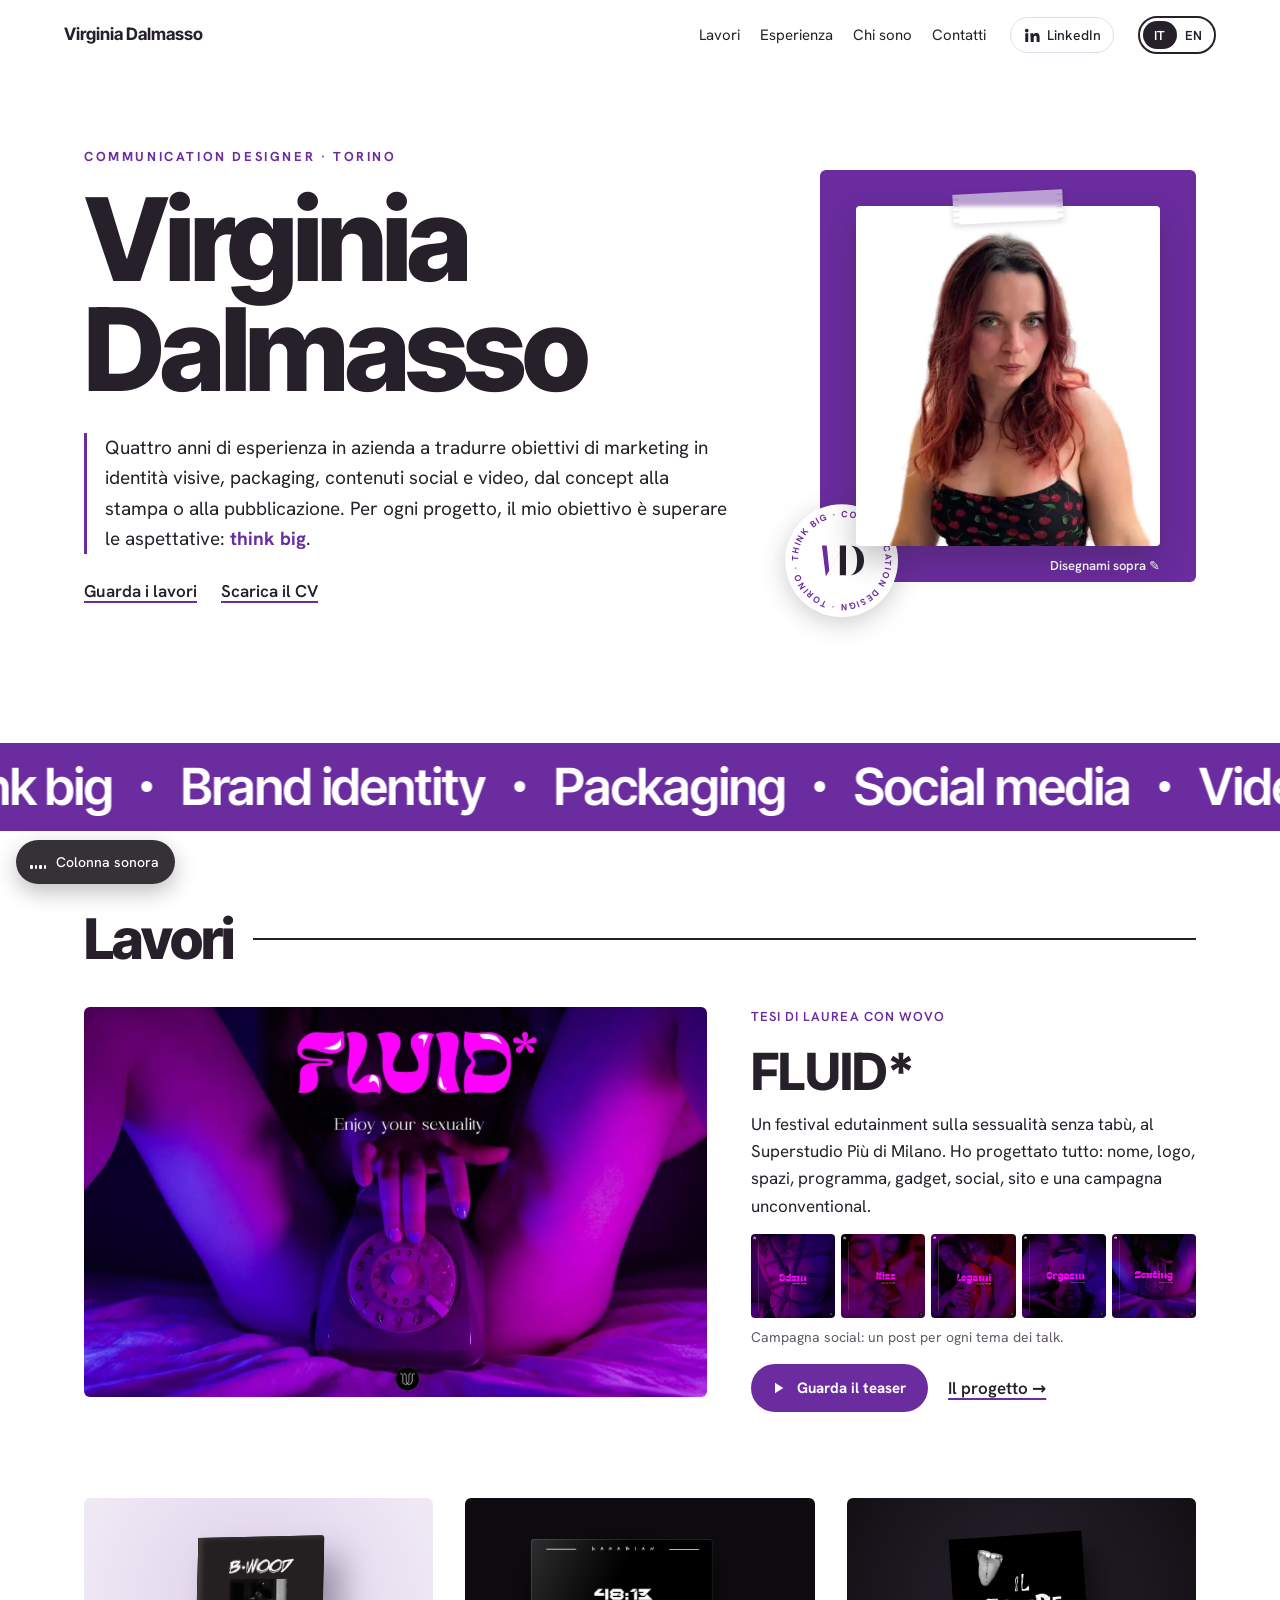
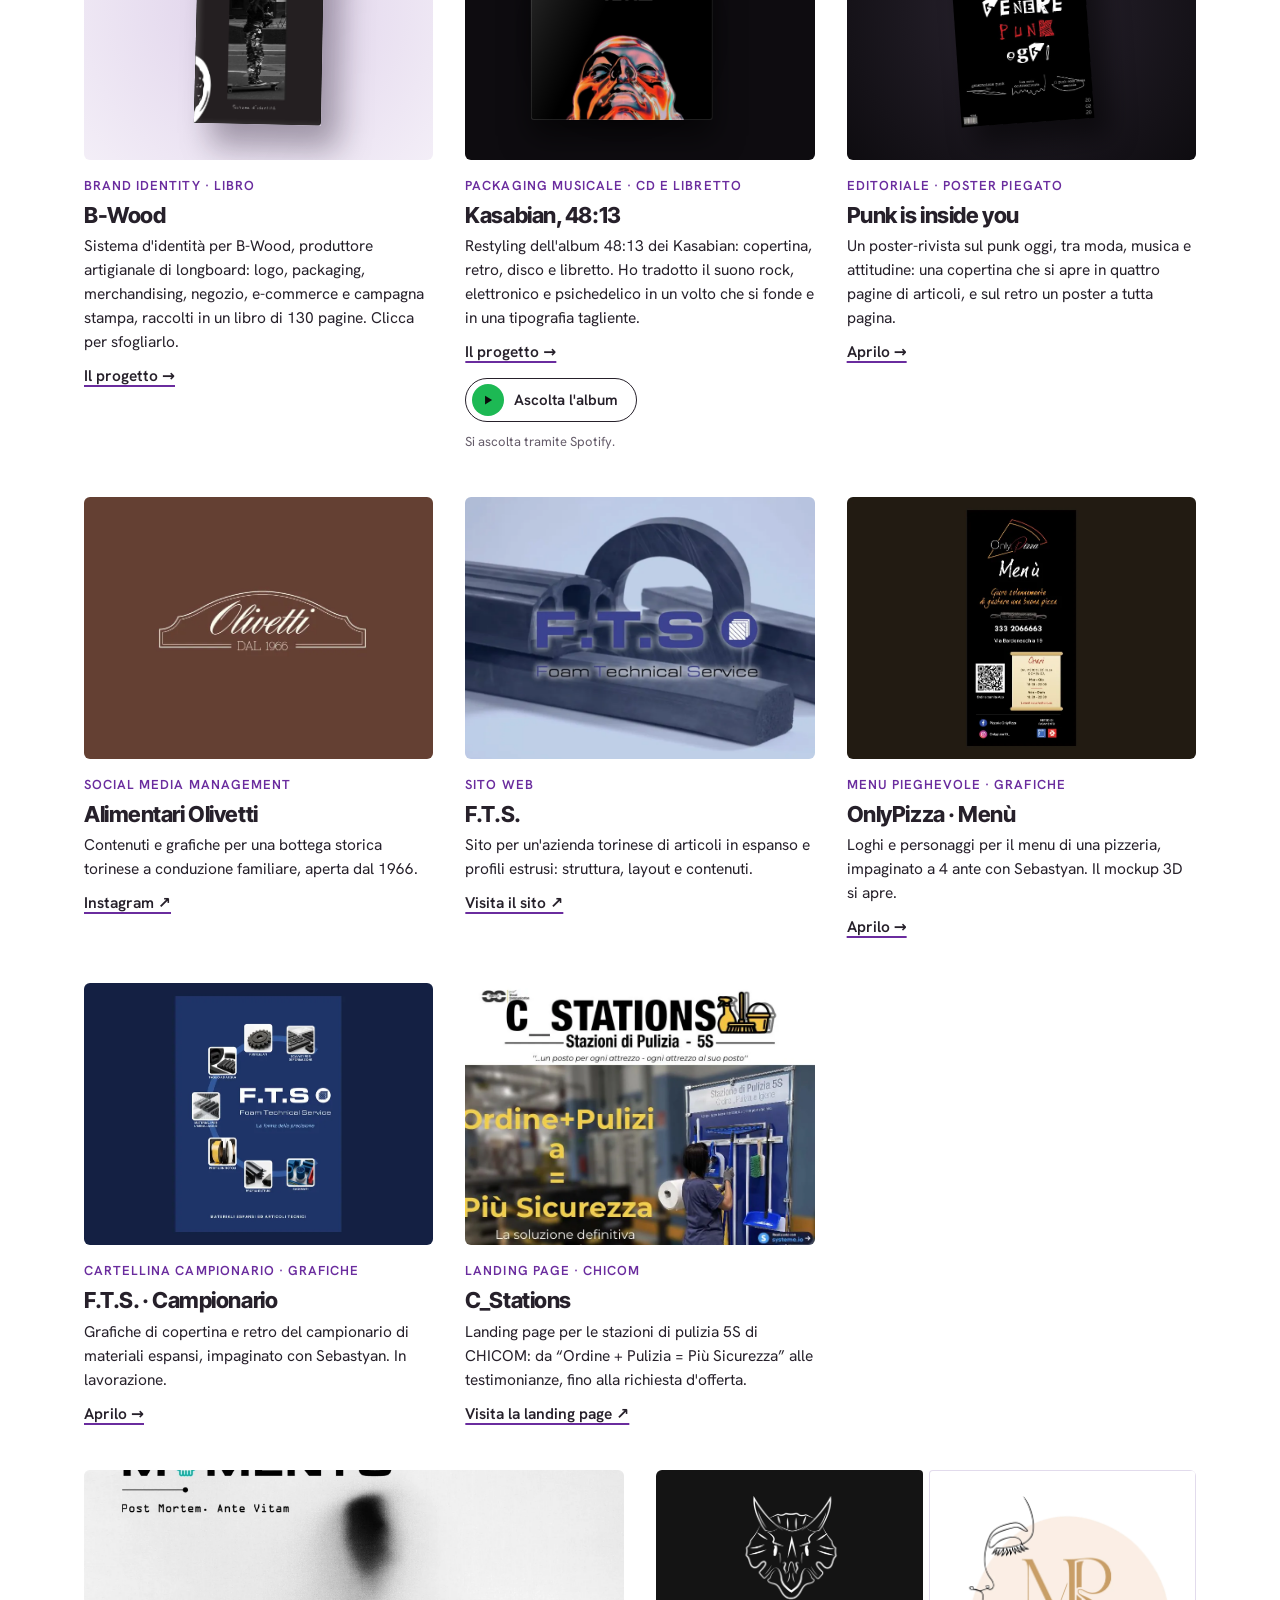
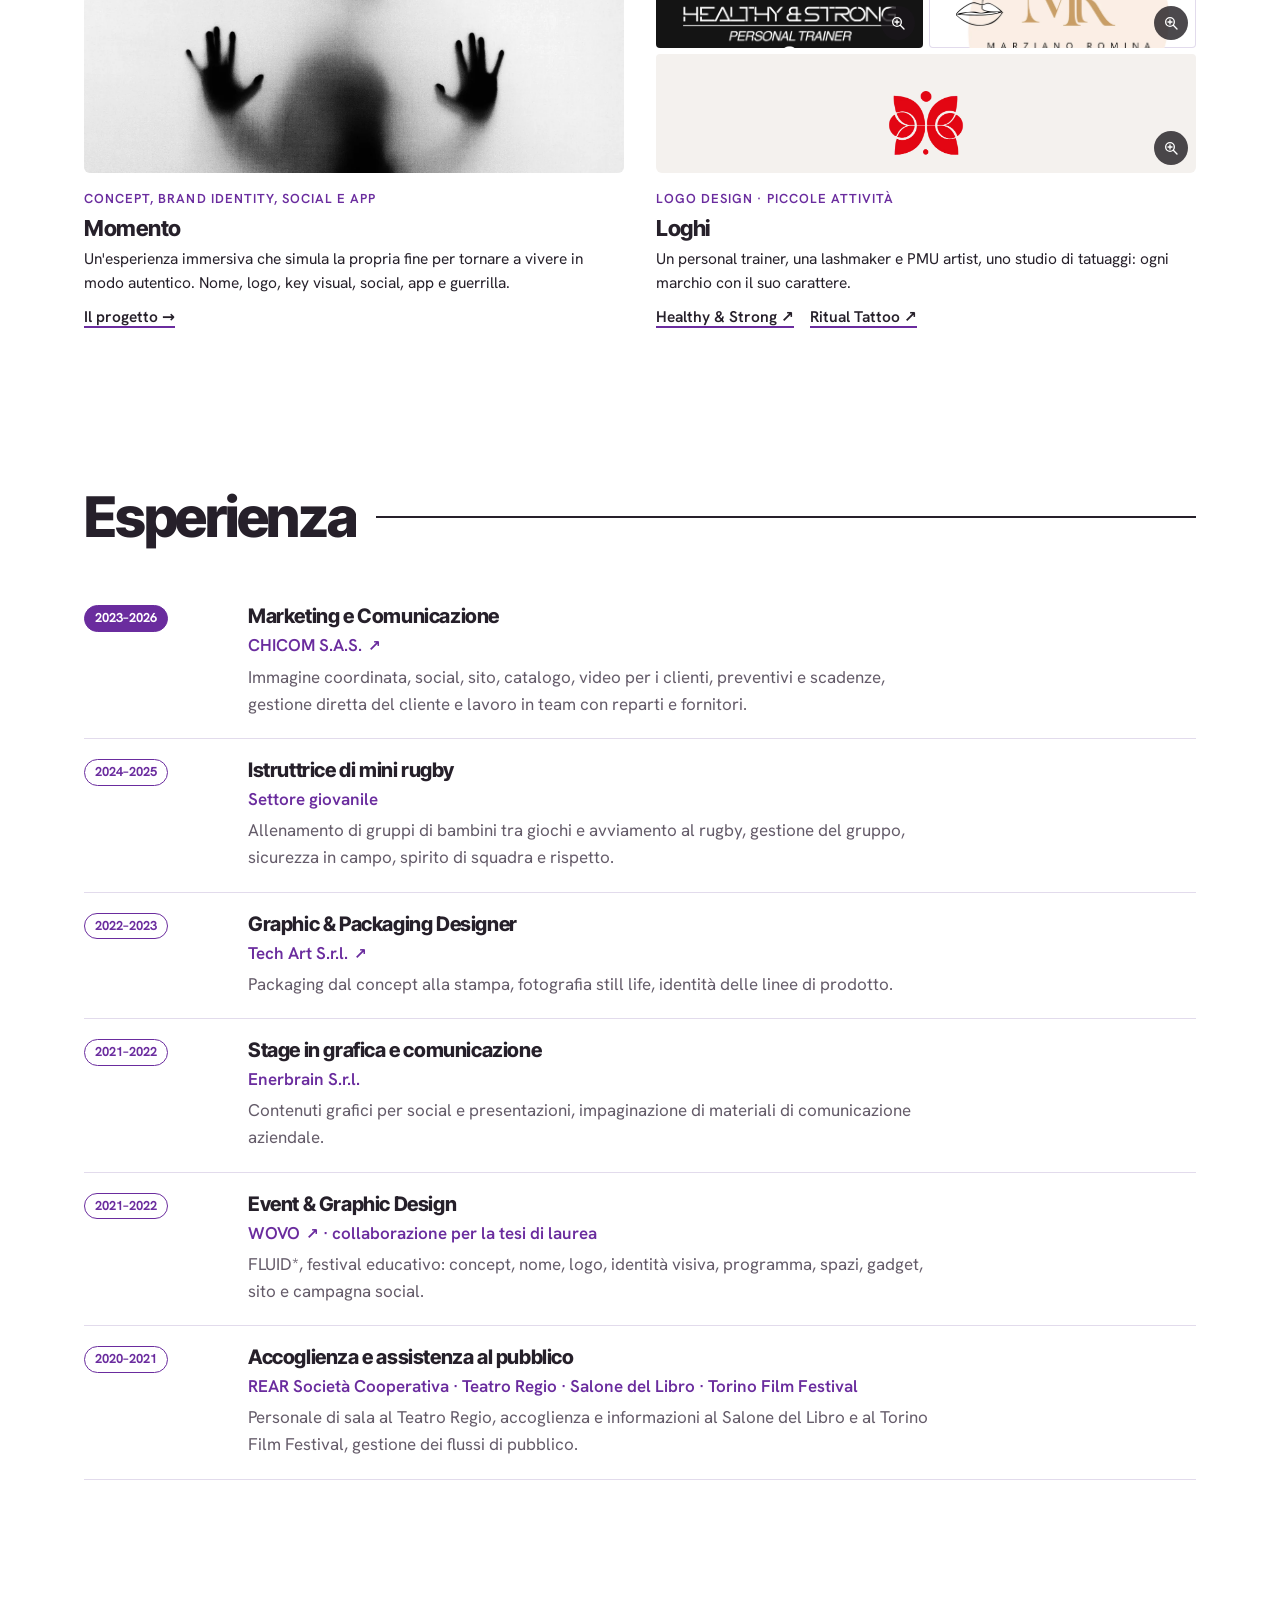
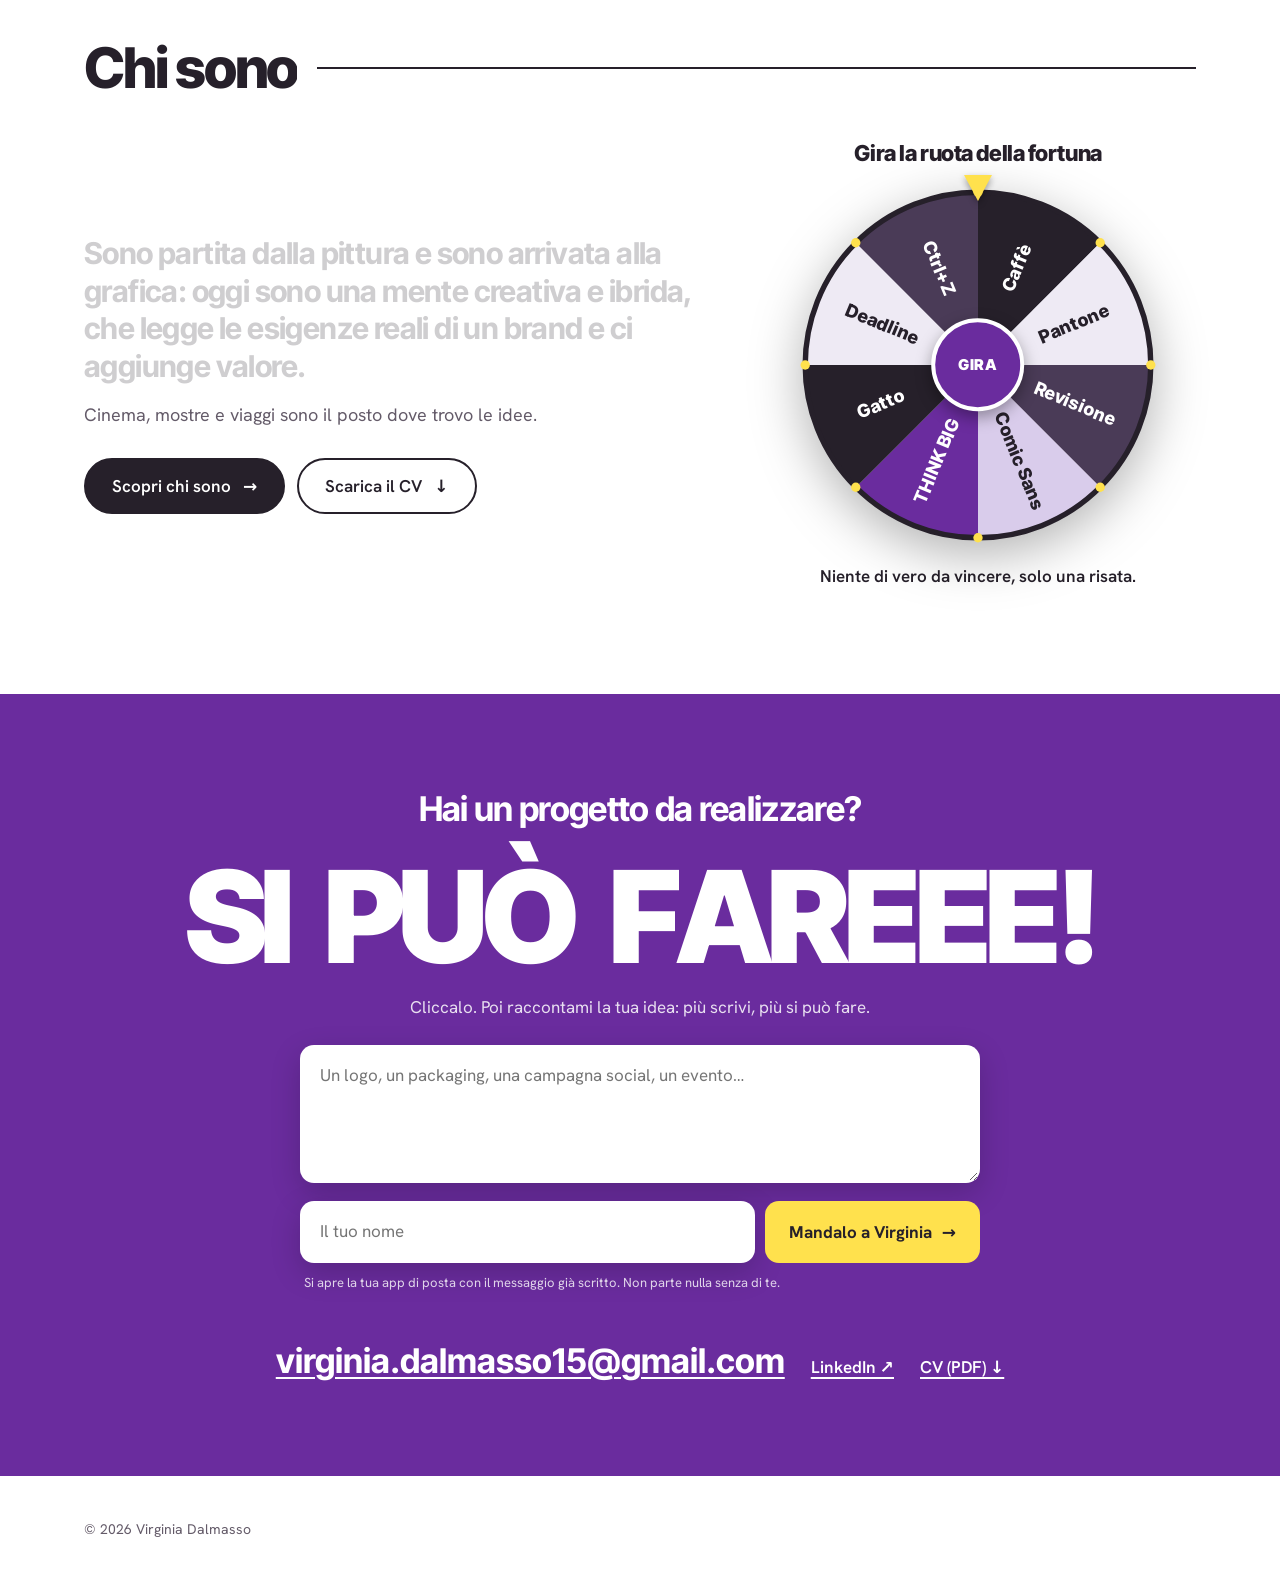
==== index.html @ cb3f517c "Aggiunge la pagina Pieghevoli (OnlyPizza e F.T.S.) con mockup 3D apribili Co-Authored-By: Claude Son" ====
<!doctype html> <html lang="it" class="no-js"> <head> <meta charset="utf-8"> <meta name="google-site-verification" content="SBv0GIvomij9Hr-ApakNnwhufSbwst-hournCZHIsdA"> <meta name="viewport" content="width=device-width,initial-scale=1"> <title>Virginia Dalmasso · Communication Designer</title> <meta name="description" content="Virginia Dalmasso, communication designer a Torino. Brand identity, packaging, social media e video."> <link rel="canonical" href="https://profili-cv.github.io/virginia-dalmasso/"> <meta property="og:locale" content="it_IT"> <meta property="og:site_name" content="Virginia Dalmasso"> <script type="application/ld+json">{"@context": "https://schema.org", "@graph": [{"@type": "ProfilePage", "@id": "https://profili-cv.github.io/virginia-dalmasso/#page", "url": "https://profili-cv.github.io/virginia-dalmasso/", "name": "Virginia Dalmasso · Communication Designer", "inLanguage": ["it", "en"], "mainEntity": {"@id": "https://profili-cv.github.io/virginia-dalmasso/#person"}}, {"@type": "Person", "name": "Virginia Dalmasso", "jobTitle": "Communication Designer", "description": "Communication designer a Torino: brand identity, packaging, social media e video.", "email": "mailto:virginia.dalmasso15@gmail.com", "address": {"@type": "PostalAddress", "addressLocality": "Torino", "addressCountry": "IT"}, "alumniOf": {"@type": "CollegeOrUniversity", "name": "IAAD – Istituto d'Arte Applicata e Design"}, "knowsAbout": ["Communication design", "Brand identity", "Packaging design", "Social media", "Video editing", "Adobe Creative Cloud", "Graphic design"], "sameAs": ["https://www.linkedin.com/in/virginia-dalmasso-7b20ab218/"], "@id": "https://profili-cv.github.io/virginia-dalmasso/#person", "url": "https://profili-cv.github.io/virginia-dalmasso/", "image": "https://profili-cv.github.io/virginia-dalmasso/img/anteprima-2026.jpg"}, {"@type": "WebSite", "@id": "https://profili-cv.github.io/virginia-dalmasso/#site", "url": "https://profili-cv.github.io/virginia-dalmasso/", "name": "Virginia Dalmasso", "inLanguage": ["it", "en"], "author": {"@id": "https://profili-cv.github.io/virginia-dalmasso/#person"}}]}</script> <link rel="icon" href="favicon.svg?v=2" type="image/svg+xml"> <link rel="apple-touch-icon" href="img/apple-touch-icon.png"> <meta property="og:type" content="website"> <meta property="og:url" content="https://profili-cv.github.io/virginia-dalmasso/"> <meta property="og:title" content="Virginia Dalmasso · Communication Designer"> <meta property="og:description" content="Communication designer a Torino: brand identity, packaging, social media e video."> <meta property="og:image" content="https://profili-cv.github.io/virginia-dalmasso/img/anteprima-2026.jpg"> <meta property="og:image:width" content="1200"> <meta property="og:image:height" content="630"> <meta name="twitter:card" content="summary_large_image"> <link rel="preload" href="fonts/inter-tight.woff2" as="font" type="font/woff2" crossorigin> <link rel="stylesheet" href="style.css?v=59"> <script>try{sessionStorage.getItem("pl-seen")||document.documentElement.classList.add("pl-on")}catch(e){document.documentElement.classList.add("pl-on")}</script> </head> <body> <div class="preloader" aria-hidden="true"> <div class="pl-seal"> <svg class="pl-ring" viewBox="0 0 200 200"><defs><path id="pl-path" d="M100,100 m-82,0 a82,82 0 1,1 164,0 a82,82 0 1,1 -164,0"/></defs><text><textPath href="#pl-path" textLength="508" lengthAdjust="spacing">THINK BIG · COMMUNICATION DESIGN · TORINO ·</textPath></text></svg> <svg class="pl-track" viewBox="0 0 200 200"><circle cx="100" cy="100" r="64"/></svg> <img class="pl-mono pl-mono-light" src="img/vd-monogramma.svg" alt=""> <img class="pl-mono pl-mono-dark" src="img/vd-monogramma-negativo.svg" alt=""> </div> </div> <a class="skip" href="#lavori" data-en="Skip to work">Vai ai lavori</a> <header class="nav"> <a class="nav-name" href="#top">Virginia Dalmasso</a> <nav aria-label="Sezioni"> <a href="#lavori" data-en="Work">Lavori</a> <a href="#esperienza" data-en="Experience">Esperienza</a> <a href="#chi-sono" data-en="About">Chi sono</a> <a href="#contatti" data-en="Contact">Contatti</a> </nav> <a class="nav-in" href="https://www.linkedin.com/in/virginia-dalmasso-7b20ab218/" target="_blank" rel="noopener" aria-label="LinkedIn"><svg viewBox="0 0 24 24" width="18" height="18" aria-hidden="true"><path fill="currentColor" d="M4.98 3.5a2.5 2.5 0 1 1 0 5 2.5 2.5 0 0 1 0-5zM3 9.75h4v11.5H3zM9.75 9.75h3.8v1.6h.06c.53-1 1.83-2.05 3.77-2.05 4.03 0 4.77 2.6 4.77 6v5.95h-4v-5.27c0-1.26-.02-2.88-1.76-2.88-1.76 0-2.03 1.37-2.03 2.79v5.36h-4z"/></svg><span class="nav-in-text">LinkedIn</span></a> <button class="lang" type="button" id="lang" aria-label="Switch to English"><span class="lang-opt is-on">IT</span><span class="lang-opt">EN</span></button> </header> <main id="top"> <section class="hero"> <div class="cat-run" aria-hidden="true"><div class="cat-marks"></div><img class="cat" src="img/gatto.webp" alt=""></div> <div class="hero-text"> <p class="eyebrow" data-en="Communication Designer · Turin">Communication Designer · Torino</p> <h1><span>Virginia</span> <span>Dalmasso</span></h1> <p class="hero-lead"><span data-en="Four years of in-house experience turning marketing goals into visual identities, packaging, social content and video, from concept to print or launch. On every project my goal is to exceed expectations:">Quattro anni di esperienza in azienda a tradurre obiettivi di marketing in identità visive, packaging, contenuti social e video, dal concept alla stampa o alla pubblicazione. Per ogni progetto, il mio obiettivo è superare le aspettative:</span> <strong>think big</strong>.</p> <p class="hero-links"> <a href="#lavori" data-en="See the work">Guarda i lavori</a> <a href="cv-virginia-dalmasso.pdf" download data-en="Download CV">Scarica il CV</a> </p> </div> <div class="hero-photo"> <div class="pin-photo" id="pin-photo"> <span class="pin-tape" data-cursor="Stacca" data-cursor-en="Peel off" title="Trascina per staccare la foto"></span> <img class="portrait" src="img/ritratto.webp" alt="Virginia Dalmasso" width="808" height="904"> <canvas class="pin-draw" aria-label="Disegna sulla foto" data-en-label="Draw on the photo"></canvas> </div> <div class="pin-tools"> <span class="pin-hint" data-en="Draw on me ✎">Disegnami sopra ✎</span> <button type="button" class="pin-clear" data-en="Clear">Cancella</button> </div> <a class="seal" href="#contatti" aria-label="Contattami" data-en-label="Contact me"> <svg viewBox="0 0 200 200" width="100" height="100" aria-hidden="true" focusable="false"> <defs><path id="seal-path" d="M100,100 m-76,0 a76,76 0 1,1 152,0 a76,76 0 1,1 -152,0"/></defs> <circle cx="100" cy="100" r="98" class="seal-bg"/> <g class="seal-ring"><text><textPath href="#seal-path" startOffset="0" textLength="470" lengthAdjust="spacing">THINK BIG · COMMUNICATION DESIGN · TORINO ·</textPath></text></g> <image href="img/vd-monogramma.svg" x="56" y="69" width="88" height="62" class="seal-mono"/> </svg> </a> </div> </section> <div class="marquee marquee-vd" aria-hidden="true"> <div class="marquee-track"><span><b data-en="Think big">Think big</b><i class="dot"></i><b data-en="Brand identity">Brand identity</b><i class="dot"></i><b data-en="Packaging">Packaging</b><i class="dot"></i><b data-en="Social media">Social media</b><i class="dot"></i><b data-en="Video">Video</b><i class="dot"></i><b data-en="Events">Eventi</b><i class="dot"></i><b data-en="Web">Web</b><i class="dot"></i></span><span><b data-en="Think big">Think big</b><i class="dot"></i><b data-en="Brand identity">Brand identity</b><i class="dot"></i><b data-en="Packaging">Packaging</b><i class="dot"></i><b data-en="Social media">Social media</b><i class="dot"></i><b data-en="Video">Video</b><i class="dot"></i><b data-en="Events">Eventi</b><i class="dot"></i><b data-en="Web">Web</b><i class="dot"></i></span></div> </div> <section id="lavori" class="section"> <h2 data-en="Selected work">Lavori</h2> <article class="feature-fluid" id="fluid" data-fx="fluid"> <figure class="ph ph-cover ph-link"><a href="fluid.html" class="cover-link" data-cursor="Vedi progetto" data-cursor-en="View project"><img class="no-zoom" src="img/fluid-cover.webp" alt="Visual della campagna FLUID*, con il logo e il claim Enjoy your sexuality" data-en-alt="FLUID* campaign visual with the logo and the Enjoy your sexuality claim"><span class="cover-cta" data-en="Discover the project →">Scopri il progetto →</span></a></figure> <div class="ff-text"> <p class="kicker" data-en="Graduation thesis with WOVO">Tesi di laurea con WOVO</p> <h3>FLUID*</h3> <p data-en="An edutainment festival about sexuality without taboos, at Superstudio Più in Milan. I designed everything: name, logo, spaces, programme, gadgets, social media, website and an unconventional campaign.">Un festival edutainment sulla sessualità senza tabù, al Superstudio Più di Milano. Ho progettato tutto: nome, logo, spazi, programma, gadget, social, sito e una campagna unconventional.</p> <div class="posts-row ff-posts" aria-label="Campagna social" data-en-label="Social campaign"><button class="zoom" type="button" aria-label="Ingrandisci: post BDSM" data-en-label="Enlarge: BDSM post"><img src="img/fluid-post-bdsm.webp" alt="Post social FLUID*: BDSM" data-en-alt="FLUID* social post: BDSM" loading="lazy"></button><button class="zoom" type="button" aria-label="Ingrandisci: post Kiss" data-en-label="Enlarge: Kiss post"><img src="img/fluid-post-kiss.webp" alt="Post social FLUID*: Kiss" data-en-alt="FLUID* social post: Kiss" loading="lazy"></button><button class="zoom" type="button" aria-label="Ingrandisci: post Legami" data-en-label="Enlarge: Legami post"><img src="img/fluid-post-legami.webp" alt="Post social FLUID*: Legami" data-en-alt="FLUID* social post: Legami" loading="lazy"></button><button class="zoom" type="button" aria-label="Ingrandisci: post Orgasm" data-en-label="Enlarge: Orgasm post"><img src="img/fluid-post-orgasm.webp" alt="Post social FLUID*: Orgasm" data-en-alt="FLUID* social post: Orgasm" loading="lazy"></button><button class="zoom" type="button" aria-label="Ingrandisci: post Sexting" data-en-label="Enlarge: Sexting post"><img src="img/fluid-post-sexting.webp" alt="Post social FLUID*: Sexting" data-en-alt="FLUID* social post: Sexting" loading="lazy"></button></div> <p class="ff-caption" data-en="Social campaign: one post for each topic of the talks.">Campagna social: un post per ogni tema dei talk.</p> <p class="ff-actions"><button class="play-btn" type="button" data-cursor="Guarda" data-cursor-en="Watch" data-video-open aria-haspopup="dialog"><svg viewBox="0 0 24 24" width="18" height="18" aria-hidden="true"><path d="M8 5v14l11-7z" fill="currentColor"/></svg><span data-en="Watch the teaser">Guarda il teaser</span></button><a class="more-link" href="fluid.html" data-en="The project →">Il progetto →</a></p> </div> </article> <div class="cards"> <article id="bwood" data-fx="bwood" class="card-w"> <button class="cw-media book-stage" type="button" data-book-open aria-haspopup="dialog" data-cursor="Sfoglia" data-cursor-en="Flip through"> <span class="book3d" aria-hidden="true"> <span class="book-inside" style="background-image:url(img/bwood/inside.webp)"></span> <span class="book-cover" style="background-image:url(img/bwood/cover.webp)"></span> <span class="book-spine"></span> </span> <span class="sr-only" data-en="Flip through the B-Wood book">Sfoglia il libro di B-Wood</span> </button> <p class="kicker" data-en="Brand identity · book">Brand identity · libro</p> <h3><a href="bwood.html" class="title-link">B-Wood</a></h3> <p data-en="Identity system for B-Wood, a craft longboard maker: logo, packaging, merchandise, shop, e-commerce and print campaign, collected in a 130-page book. Click to flip through it.">Sistema d'identità per B-Wood, produttore artigianale di longboard: logo, packaging, merchandising, negozio, e-commerce e campagna stampa, raccolti in un libro di 130 pagine. Clicca per sfogliarlo.</p> <p class="cw-link"><a href="bwood.html" data-en="The project →">Il progetto →</a></p> </article> <article id="kasabian" data-fx="kasabian" class="card-w"> <button class="cw-media cd-stage" type="button" data-cd-open aria-haspopup="dialog" data-cursor="Apri" data-cursor-en="Open"> <span class="cd" aria-hidden="true"> <span class="cd-disc" style="background-image:url(img/kasabian/disc.webp)"></span> <span class="cd-case" style="background-image:url(img/kasabian/cover.webp)"></span> </span> <span class="sr-only" data-en="Open the Kasabian album images">Apri le immagini dell'album dei Kasabian</span> </button> <div class="cd-gallery" data-lb-group hidden><img src="img/kasabian/case.webp" alt="Custodia del CD con la nuova copertina" data-en-alt="CD case with the new cover" loading="lazy" decoding="async"><img src="img/kasabian/case-retro.webp" alt="Fronte e retro della custodia" data-en-alt="Front and back of the case" loading="lazy" decoding="async"><img src="img/kasabian/case-open.webp" alt="Custodia aperta con il disco" data-en-alt="Open case with the disc" loading="lazy" decoding="async"><img src="img/kasabian/cover-retro.webp" alt="Copertina e retro stesi" data-en-alt="Cover and back laid flat" loading="lazy" decoding="async"><img src="img/kasabian/tracklist.webp" alt="Libretto: la tracklist" data-en-alt="Booklet: the tracklist" loading="lazy" decoding="async"><img src="img/kasabian/libretto.webp" alt="Libretto aperto" data-en-alt="Open booklet" loading="lazy" decoding="async"><img src="img/kasabian/originale.webp" alt="La copertina originale, rosa" data-en-alt="The original pink cover" loading="lazy" decoding="async"></div> <p class="kicker" data-en="Music packaging · CD and booklet">Packaging musicale · CD e libretto</p> <h3><a href="kasabian.html" class="title-link" data-en="Kasabian, 48:13">Kasabian, 48:13</a></h3> <p data-en="Restyling of the Kasabian album 48:13: cover, back, disc and booklet. I turned rock, electronic and psychedelic sound into a melting face and sharp lettering.">Restyling dell'album 48:13 dei Kasabian: copertina, retro, disco e libretto. Ho tradotto il suono rock, elettronico e psichedelico in un volto che si fonde e in una tipografia tagliente.</p> <p class="cw-link"><a href="kasabian.html" data-en="The project →">Il progetto →</a></p> <div class="listen" data-listen="0YEIhLHs5kP5CpU7HBBRL6"> <button class="listen-btn" type="button" aria-expanded="false" aria-controls="listen-player"> <span class="listen-ico" aria-hidden="true"><svg viewBox="0 0 24 24" width="14" height="14"><path class="i-play" fill="currentColor" d="M7 4.5v15l12-7.5z"/><path class="i-close" fill="currentColor" d="M6 6h12v12H6z"/></svg></span> <span class="l-open" data-en="Listen to the album">Ascolta l'album</span><span class="l-close" data-en="Close the player">Chiudi il player</span> </button> <p class="listen-note" data-en="Plays through Spotify.">Si ascolta tramite Spotify.</p> <div class="listen-player" id="listen-player" hidden></div> </div> </article> <article id="punk" data-fx="punk" class="card-w"> <a class="cw-media poster-stage" href="poster.html" data-cursor="Apri" data-cursor-en="Open"> <span class="ps-fold" aria-hidden="true"><span class="ps-front" style="background-image:url(img/poster/cover.webp)"></span></span> <span class="sr-only" data-en="Open the Punk poster">Apri il poster Punk</span> </a> <p class="kicker" data-en="Editorial · folded poster">Editoriale · poster piegato</p> <h3><a href="poster.html" class="title-link" data-en="Punk is inside you">Punk is inside you</a></h3> <p data-en="A poster-magazine on punk today, between fashion, music and attitude: a cover that unfolds into four pages of articles, and a full-size poster on the back.">Un poster-rivista sul punk oggi, tra moda, musica e attitudine: una copertina che si apre in quattro pagine di articoli, e sul retro un poster a tutta pagina.</p> <p class="cw-link"><a href="poster.html" data-en="Unfold it →">Aprilo →</a></p> </article> <article id="olivetti" data-fx="olivetti" class="card-w"> <div class="cw-media"><img src="img/olivetti.webp" data-full="img/olivetti-post.webp" alt="Post Instagram di Alimentari Olivetti con il logo del negozio, dal 1966" data-en-alt="Alimentari Olivetti Instagram post with the shop logo, since 1966" loading="lazy"></div> <p class="kicker">Social media management</p> <h3>Alimentari Olivetti</h3> <p data-en="Content and graphics for a historic family-run grocery in Turin, open since 1966.">Contenuti e grafiche per una bottega storica torinese a conduzione familiare, aperta dal 1966.</p> <p class="cw-link"><a href="https://www.instagram.com/alimentari.olivetti/" target="_blank" rel="noopener">Instagram ↗</a></p> </article> <article id="fts" data-fx="fts" class="card-w"> <div class="cw-media"><img src="img/fts.webp" alt="Sito web di F.T.S." data-en-alt="F.T.S. website" loading="lazy"></div> <p class="kicker" data-en="Website">Sito web</p> <h3>F.T.S.</h3> <p data-en="Website for a Turin company that makes foam products and extruded profiles: structure, layout and content.">Sito per un'azienda torinese di articoli in espanso e profili estrusi: struttura, layout e contenuti.</p> <p class="cw-link"><a href="https://ftsto.it/" target="_blank" rel="noopener" data-en="Visit the site ↗">Visita il sito ↗</a></p> </article> <article id="onlypizza" data-fx="onlypizza" class="card-w"><a class="cw-media" href="pieghevoli.html#pizzeria" data-cursor="Apri" data-cursor-en="Open"><img src="img/pieghevoli/card-pz.webp" alt="Copertina del menu pieghevole OnlyPizza, nera con testi arancioni" data-en-alt="Cover of the OnlyPizza folding menu, black with orange text" loading="lazy"></a><p class="kicker" data-en="Folding menu · graphics">Menu pieghevole · grafiche</p><h3><a href="pieghevoli.html#pizzeria" class="title-link">OnlyPizza · Menù</a></h3><p data-en="Logos and characters for a pizzeria menu, laid out in 4 panels with Sebastyan. The 3D mockup opens.">Loghi e personaggi per il menu di una pizzeria, impaginato a 4 ante con Sebastyan. Il mockup 3D si apre.</p><p class="cw-link"><a href="pieghevoli.html#pizzeria" data-en="Open the folder →">Aprilo →</a></p></article> <article id="fts-campionario" data-fx="fts-campionario" class="card-w"><a class="cw-media" href="pieghevoli.html#fts" data-cursor="Apri" data-cursor-en="Open"><img src="img/pieghevoli/card-fts.webp" alt="Copertina del catalogo F.T.S., blu con le famiglie di prodotto attorno a un anello" data-en-alt="Cover of the F.T.S. catalogue, blue with product families around a ring" loading="lazy"></a><p class="kicker" data-en="Sample folder · graphics">Cartellina campionario · grafiche</p><h3><a href="pieghevoli.html#fts" class="title-link">F.T.S. · Campionario</a></h3><p data-en="Cover and back graphics for the foam materials sample folder, laid out with Sebastyan. In progress.">Grafiche di copertina e retro del campionario di materiali espansi, impaginato con Sebastyan. In lavorazione.</p><p class="cw-link"><a href="pieghevoli.html#fts" data-en="Open the folder →">Aprilo →</a></p></article> <article id="cstations" data-fx="cstations" class="card-w"> <a class="cw-media" href="https://www.chicomfactory.com/" target="_blank" rel="noopener" data-cursor="Visita" data-cursor-en="Visit"><img class="no-zoom" src="img/chicom-landing.webp" alt="Landing page C_Stations di CHICOM: Ordine più Pulizia uguale Più Sicurezza" data-en-alt="CHICOM C_Stations landing page: Order plus Cleaning equals More Safety" loading="lazy"></a> <p class="kicker">Landing page · CHICOM</p> <h3>C_Stations</h3> <p data-en="Landing page for CHICOM's 5S cleaning stations: from “Order + Cleaning = More Safety” to testimonials and the request for a quote.">Landing page per le stazioni di pulizia 5S di CHICOM: da “Ordine + Pulizia = Più Sicurezza” alle testimonianze, fino alla richiesta d'offerta.</p> <p class="cw-link"><a href="https://www.chicomfactory.com/" target="_blank" rel="noopener" data-en="Visit the landing page ↗">Visita la landing page ↗</a></p> </article> <article id="momento" data-fx="momento" class="card-w half"> <a class="cw-media ph-link mo-media" href="momento.html" data-cursor="Vedi progetto" data-cursor-en="View project"><img class="no-zoom" src="img/momento.webp" alt="Key visual di MOMENTO: una figura sfocata dietro un vetro, con il logo" data-en-alt="MOMENTO key visual: a blurred figure behind glass, with the logo" loading="lazy"><span class="mo-veil" aria-hidden="true"><svg class="mo-skull" viewBox="0 0 120 140"><path d="M32 100C16 93 9 79 9 60 9 30 32 9 60 9s51 21 51 51c0 19-7 33-23 40v26c0 4-3 7-7 7H39c-4 0-7-3-7-7z" fill="none" stroke="currentColor" stroke-width="11" stroke-linejoin="round"/><path d="M53 112v21M67 112v21" stroke="currentColor" stroke-width="9" stroke-linecap="round"/><circle cx="40" cy="64" r="12" fill="none" stroke="currentColor" stroke-width="9"/><circle cx="80" cy="64" r="12" fill="none" stroke="currentColor" stroke-width="9"/></svg><span class="mo-tag">Post Mortem. Ante Vitam</span></span></a> <p class="kicker" data-en="Concept, brand identity, social and app">Concept, brand identity, social e app</p> <h3><a href="momento.html" class="title-link">Momento</a></h3> <p data-en="An immersive experience that simulates your own end so you can go back to living authentically. Name, logo, key visual, social, app and guerrilla.">Un'esperienza immersiva che simula la propria fine per tornare a vivere in modo autentico. Nome, logo, key visual, social, app e guerrilla.</p> <p class="cw-link"><a href="momento.html" data-en="The project →">Il progetto →</a></p> </article> <article id="loghi" data-fx="loghi" class="card-w half"> <div class="cw-media logos-mini"> <span class="lm tile-dark"><img src="img/logo-healthy-strong.webp" alt="Logo Healthy &amp; Strong" loading="lazy"><span class="lm-zoom" aria-hidden="true"><svg viewBox="0 0 24 24" width="16" height="16"><circle cx="10.5" cy="10.5" r="6.5" fill="none" stroke="currentColor" stroke-width="2"/><path d="M15.5 15.5L21 21M10.5 7.5v6M7.5 10.5h6" stroke="currentColor" stroke-width="2" stroke-linecap="round"/></svg></span></span> <span class="lm tile-cream"><img src="img/logo-marziano-romina.webp" alt="Logo Marziano Romina" loading="lazy"><span class="lm-zoom" aria-hidden="true"><svg viewBox="0 0 24 24" width="16" height="16"><circle cx="10.5" cy="10.5" r="6.5" fill="none" stroke="currentColor" stroke-width="2"/><path d="M15.5 15.5L21 21M10.5 7.5v6M7.5 10.5h6" stroke="currentColor" stroke-width="2" stroke-linecap="round"/></svg></span></span> <span class="lm tile-light lm-wide"><img src="img/logo-ritual-tattoo.webp" alt="Logo Ritual Tattoo" loading="lazy"><span class="lm-zoom" aria-hidden="true"><svg viewBox="0 0 24 24" width="16" height="16"><circle cx="10.5" cy="10.5" r="6.5" fill="none" stroke="currentColor" stroke-width="2"/><path d="M15.5 15.5L21 21M10.5 7.5v6M7.5 10.5h6" stroke="currentColor" stroke-width="2" stroke-linecap="round"/></svg></span></span> </div> <p class="kicker" data-en="Logo design · small businesses">Logo design · piccole attività</p> <h3 data-en="Logos">Loghi</h3> <p data-en="A personal trainer, a lash maker and PMU artist, a tattoo studio: each mark has its own character.">Un personal trainer, una lashmaker e PMU artist, uno studio di tatuaggi: ogni marchio con il suo carattere.</p> <p class="cw-link"><a href="https://www.instagram.com/_healthystrong_/" target="_blank" rel="noopener">Healthy &amp; Strong ↗</a> <a href="https://www.instagram.com/_ritual.tattoo_/" target="_blank" rel="noopener">Ritual Tattoo ↗</a></p> </article> </div> </section> <section id="esperienza" class="section"> <h2 data-en="Experience">Esperienza</h2> <ol class="timeline"> <li> <span class="years now">2023–2026</span> <div> <h3 data-en="Marketing and communication">Marketing e Comunicazione</h3> <p class="org"><a class="org-link" href="https://www.chicomvisual.com/" target="_blank" rel="noopener">CHICOM S.A.S. <span class="arr" aria-hidden="true">↗</span></a></p> <p class="hl-p"><span class="hl" data-en="Corporate identity, social media, website, catalogue, video for clients, quotes and deadlines, direct client management and teamwork with departments and suppliers.">Immagine coordinata, social, sito, catalogo, video per i clienti, preventivi e scadenze, gestione diretta del cliente e lavoro in team con reparti e fornitori.</span></p> </div> </li> <li> <span class="years">2024–2025</span> <div> <h3 data-en="Mini rugby coach">Istruttrice di mini rugby</h3> <p class="org" data-en="Youth section">Settore giovanile</p> <p class="hl-p"><span class="hl" data-en="Training groups of children through games and rugby basics, group management, safety on the pitch, team spirit and respect.">Allenamento di gruppi di bambini tra giochi e avviamento al rugby, gestione del gruppo, sicurezza in campo, spirito di squadra e rispetto.</span></p> </div> </li> <li> <span class="years">2022–2023</span> <div> <h3>Graphic &amp; Packaging Designer</h3> <p class="org"><a class="org-link" href="https://techartzone.com/" target="_blank" rel="noopener">Tech Art S.r.l. <span class="arr" aria-hidden="true">↗</span></a></p> <p class="hl-p"><span class="hl" data-en="Packaging from concept to print, still-life photography, product line identities.">Packaging dal concept alla stampa, fotografia still life, identità delle linee di prodotto.</span></p> </div> </li> <li> <span class="years">2021–2022</span> <div> <h3 data-en="Graphic and communication internship">Stage in grafica e comunicazione</h3> <p class="org">Enerbrain S.r.l.</p> <p class="hl-p"><span class="hl" data-en="Graphic content for social media and presentations, layout of company communication materials.">Contenuti grafici per social e presentazioni, impaginazione di materiali di comunicazione aziendale.</span></p> </div> </li> <li> <span class="years">2021–2022</span> <div> <h3>Event &amp; Graphic Design</h3> <p class="org"><a class="org-link" href="https://wovostore.com/" target="_blank" rel="noopener">WOVO <span class="arr" aria-hidden="true">↗</span></a> · <span data-en="graduation thesis collaboration">collaborazione per la tesi di laurea</span></p> <p class="hl-p"><span class="hl" data-en="FLUID*, an educational festival: concept, name, logo, visual identity, programme, venues, gadgets, website and social campaign.">FLUID*, festival educativo: concept, nome, logo, identità visiva, programma, spazi, gadget, sito e campagna social.</span></p> </div> </li> <li> <span class="years">2020–2021</span> <div> <h3 data-en="Front of house and visitor assistance">Accoglienza e assistenza al pubblico</h3> <p class="org">REAR Società Cooperativa · Teatro Regio · Salone del Libro · Torino Film Festival</p> <p class="hl-p"><span class="hl" data-en="Usher at Teatro Regio, visitor welcome and information at the Book Fair and the Film Festival, crowd flow management.">Personale di sala al Teatro Regio, accoglienza e informazioni al Salone del Libro e al Torino Film Festival, gestione dei flussi di pubblico.</span></p> </div> </li> </ol> </section> <section id="chi-sono" class="section about"> <h2 data-en="About">Chi sono</h2> <div class="about-grid"> <div> <p class="about-lead scrub" data-en="I started with painting and moved to graphic design: today I'm a creative, hybrid mind who reads a brand's real needs and adds value to them.">Sono partita dalla pittura e sono arrivata alla grafica: oggi sono una mente creativa e ibrida, che legge le esigenze reali di un brand e ci aggiunge valore.</p> <p class="about-sub" data-en="Cinema, exhibitions and travel are where I get my ideas.">Cinema, mostre e viaggi sono il posto dove trovo le idee.</p> <div class="about-buttons"> <a class="btn-big btn-solid" href="chi-sono.html"><span data-en="Find out more about me">Scopri chi sono</span> <span aria-hidden="true">→</span></a> <a class="btn-big btn-line" href="cv-virginia-dalmasso.pdf" download><span data-en="Download CV">Scarica il CV</span> <span aria-hidden="true">↓</span></a> </div> </div> <div class="wof"> <p class="wof-title" data-en="Spin the wheel of fortune">Gira la ruota della fortuna</p> <div class="wof-box"> <span class="wof-pin" aria-hidden="true"></span> <svg class="wof-wheel" viewBox="-100 -100 200 200" aria-hidden="true"></svg> <button type="button" class="wof-spin" data-en="SPIN">GIRA</button> </div> <p class="wof-result" aria-live="polite" data-en="Nothing real to win, only a laugh.">Niente di vero da vincere, solo una risata.</p> <canvas class="wof-confetti" aria-hidden="true"></canvas> </div> </div> </section> <section id="contatti" class="contact"> <p class="kicker-big" data-en="Got a project to make happen?">Hai un progetto da realizzare?</p> <button class="spf" type="button" id="spf" aria-label="Si può fare! Clicca per l'effetto" data-en-label="It can be done! Click for the effect"> <span class="spf-flash" aria-hidden="true"></span> <svg class="spf-bolt" viewBox="0 0 40 80" aria-hidden="true"><path d="M24 0 6 44h14L12 80l24-50H22L32 0z"/></svg> <span class="spf-word" aria-hidden="true"><span class="ch">S</span><span class="ch">I</span><span class="sp"> </span><span class="ch">P</span><span class="ch">U</span><span class="ch">Ò</span><span class="sp"> </span><span class="ch">F</span><span class="ch">A</span><span class="ch">R</span><span class="ch">E</span><span class="ch">E</span><span class="ch spf-e">E</span><span class="spf-extra"></span><span class="ch">!</span></span> </button> <p class="spf-hint" data-en="Click it. Then tell me about your idea: the more you write, the more it can be done.">Cliccalo. Poi raccontami la tua idea: più scrivi, più si può fare.</p> <form class="pitch" id="pitch"> <label for="pitch-text" class="sr-only" data-en="Your project">Il tuo progetto</label> <textarea id="pitch-text" rows="4" maxlength="1500" placeholder="Un logo, un packaging, una campagna social, un evento…" data-en-placeholder="A logo, packaging, a social campaign, an event…"></textarea> <div class="pitch-row"> <label for="pitch-name" class="sr-only" data-en="Your name">Il tuo nome</label> <input id="pitch-name" type="text" autocomplete="name" placeholder="Il tuo nome" data-en-placeholder="Your name"> <button type="submit" class="pitch-send"><span data-en="Send it to Virginia">Mandalo a Virginia</span> <span aria-hidden="true">→</span></button> </div> <p class="pitch-note" data-en="It opens your e-mail app with the message ready. Nothing is sent without you.">Si apre la tua app di posta con il messaggio già scritto. Non parte nulla senza di te.</p> </form> <div class="contact-alt"> <a class="contact-mail" href="mailto:virginia.dalmasso15@gmail.com">virginia.dalmasso15@gmail.com</a> <a class="alt-link" href="https://www.linkedin.com/in/virginia-dalmasso-7b20ab218/" target="_blank" rel="noopener">LinkedIn ↗</a> <a class="alt-link" href="cv-virginia-dalmasso.pdf" download data-en="CV (PDF) ↓">CV (PDF) ↓</a> </div> </section> </main> <dialog class="video-modal" id="video-modal" aria-label="Video teaser FLUID*"> <button class="video-close" type="button" data-video-close aria-label="Chiudi il video" data-en-label="Close the video"><svg viewBox="0 0 24 24" width="22" height="22" aria-hidden="true"><path d="M6 6l12 12M18 6L6 18" stroke="currentColor" stroke-width="2" fill="none" stroke-linecap="round"/></svg></button> <video id="fluid-video" controls playsinline preload="none" poster="img/fluid-teaser-poster.webp"> <source src="video/fluid-teaser.mp4" type="video/mp4"> </video> </dialog> <footer class="foot"><p>© 2026 Virginia Dalmasso</p></footer> <div class="sound"> <audio id="soundtrack" src="audio/colonna-sonora.mp3?v=2" loop preload="none"></audio> <button type="button" id="sound-btn" class="sound-btn" aria-pressed="false"> <span class="eq" aria-hidden="true"><i></i><i></i><i></i><i></i></span> <span class="sound-label" data-en="Soundtrack">Colonna sonora</span> </button> </div> <script src="script.js?v=20"></script> <script src="menu.js?v=1"></script> <script src="highlight.js?v=1"></script> <script src="listen.js?v=1"></script> <script src="interact.js?v=1"></script> <script src="lightbox.js?v=7" data-images=".ph img:not(.no-zoom), .cw-media > img:not(.no-zoom), .ff-posts img, .cd-gallery img, .lm img"></script> <script src="lenis.min.js?v=1.1.13"></script> <script src="motion.js?v=1"></script> <script src="nav-active.js?v=1"></script> <script src="book.js?v=3"></script> <script src="cat.js?v=3"></script> <script src="pin.js?v=1"></script> <script src="wheel.js?v=2"></script> <script src="preloader.js?v=1"></script> <script src="proj-fx.js?v=5"></script> <script src="cv-lang.js?v=1"></script> <script src="cursor.js?v=12"></script> <script data-goatcounter="https://virginia-dalmasso.goatcounter.com/count" async src="https://gc.zgo.at/count.js"></script> </body> </html>
---- style.css ----
@font-face{font-family:'Inter Tight';src:url('fonts/inter-tight.woff2') format('woff2');font-weight:100 900;font-display:swap}@font-face{font-family:'Bricolage Grotesque';src:url('fonts/bricolage.woff2') format('woff2');font-weight:200 800;font-stretch:75% 100%;font-display:swap}@font-face{font-family:'Hanken Grotesk';src:url('fonts/hanken.woff2') format('woff2');font-weight:100 900;font-style:normal;font-display:swap}@font-face{font-family:'Hanken Grotesk';src:url('fonts/hanken-italic.woff2') format('woff2');font-weight:100 900;font-style:italic;font-display:swap}:root{--paper:#FFFFFF;--blush:#F1ECF8;--ink:#26202A;--grey:#645B69;--rule:#E2DBEC;--accent:#6A2C9E;--display:'Inter Tight','Helvetica Neue',Helvetica,Arial,sans-serif;--body:'Hanken Grotesk',system-ui,sans-serif;--gutter:clamp(20px, 5vw, 64px);--max:1240px;--ease-out-strong:cubic-bezier(0.23, 1, 0.32, 1)}*{box-sizing:border-box}html{scroll-behavior:smooth;scrollbar-color:color-mix(in srgb,var(--ink) 35%,transparent) transparent}body{margin:0;background:var(--paper);color:var(--ink);font-family:var(--body);font-size:17px;line-height:1.6;-webkit-font-smoothing:antialiased}a{color:inherit;text-decoration-color:var(--accent);text-decoration-thickness:2px;text-underline-offset:4px}a:hover{color:var(--accent)}:focus-visible{outline:3px solid var(--accent);outline-offset:3px}img{max-width:100%;display:block}.skip{position:absolute;left:-9999px}.skip:focus{left:16px;top:16px;background:var(--ink);color:var(--paper);padding:13px 16px;border-radius:8px;z-index:100}.nav{position:sticky;top:0;z-index:5;display:flex;align-items:center;gap:24px;flex-wrap:wrap;padding:16px var(--gutter);background:color-mix(in srgb,var(--paper) 92%,transparent);backdrop-filter:blur(8px)}.nav-name{font-family:var(--display);font-weight:700;text-decoration:none;margin-right:auto}.nav nav{display:flex;gap:20px;flex-wrap:wrap}.nav nav a{text-decoration:none;font-size:15px;position:relative;padding:4px 0;transition:color .25s}.lang{font:500 14px var(--body);color:var(--ink);border:1.5px solid var(--ink)}.lang:hover{border-color:var(--accent);color:var(--accent)}.hero{max-width:var(--max);margin:0 auto;padding:clamp(32px,6vw,80px) var(--gutter) clamp(48px,7vw,96px);display:grid;grid-template-columns:minmax(0,7fr) minmax(0,4fr);gap:clamp(32px,6vw,88px);align-items:center}.eyebrow{margin:0 0 16px;font-size:13px;font-weight:700;letter-spacing:.2em;text-transform:uppercase;color:var(--accent)}.hero h1{margin:0 0 28px;font-family:var(--display);font-variation-settings:'opsz' 96;font-size:clamp(52px, 9vw, 124px);line-height:.96;letter-spacing:-.01em;color:var(--ink)}.hero h1 span{display:block}.hero-lead{margin:0 0 24px;max-width:34em;font-size:clamp(17px, 1.6vw, 19px);padding-left:18px;border-left:3px solid var(--accent)}.hero-lead strong{color:var(--accent);font-weight:700}.hero-links{display:flex;flex-wrap:wrap;gap:8px 24px;margin:0}.hero-links a{font-weight:600}.hero-photo{position:relative;background:var(--accent);padding:clamp(20px,3vw,36px);border-radius:6px}.hero-photo .portrait{width:100%;height:auto;aspect-ratio:808/904;object-fit:cover;display:block;border-radius:4px;box-shadow:0 14px 30px rgba(38,32,42,.28)}.seal{position:absolute;left:clamp(-36px,-3vw,-20px);bottom:clamp(-36px,-3vw,-20px);width:clamp(92px,9vw,124px);aspect-ratio:1;display:block;text-decoration:none;color:var(--accent);border-radius:50%}.seal svg{display:block;width:100%;height:100%;overflow:visible;filter:drop-shadow(0 6px 12px rgba(38,32,42,.22))}.seal-bg{fill:#fff}.seal-ring{transform-origin:100px 100px;animation:22s linear infinite seal-spin}.seal text{fill:currentColor;font-family:var(--body);font-weight:700;font-size:15.5px;letter-spacing:2.2px}.seal .seal-mid{font-family:var(--display);font-weight:800;font-size:44px;letter-spacing:-1px}.seal:hover .seal-ring{animation-duration:6s}@keyframes seal-spin{to{transform:rotate(360deg)}}.section{max-width:var(--max);margin:0 auto;padding:80px var(--gutter)}.contact h2,.section h2{font-family:var(--display);font-variation-settings:'opsz' 96;font-size:clamp(34px, 4.6vw, 56px);line-height:1;letter-spacing:-.005em;margin:0 0 40px}.section h2{display:flex;align-items:center;gap:20px}.section h2::after{content:'';flex:1;height:2px;background:var(--ink)}h3{font-family:var(--display);font-weight:700;font-size:24px;line-height:1.15;margin:16px 0 4px;font-weight:750;letter-spacing:-.02em}.meta{color:var(--grey);font-size:15px;margin:0 0 8px}.todo{color:var(--accent);font-style:italic}.ph{position:relative;margin:0;background:var(--blush);aspect-ratio:4/3}.ph img{position:absolute;inset:0;width:100%;height:100%;object-fit:cover}.ph figcaption{position:absolute;left:12px;bottom:10px;font-size:13px;color:var(--grey)}.ph img+figcaption{display:none}.works{display:grid;grid-template-columns:repeat(2,minmax(0,1fr));gap:56px clamp(24px,4vw,48px)}.work p{max-width:34em;margin-top:0}.work-wide{grid-column:1/-1;display:grid;grid-template-columns:minmax(0,7fr) minmax(0,4fr);gap:clamp(24px,4vw,48px);align-items:end}.work-wide .ph{aspect-ratio:16/10}.work-wide h3{font-size:clamp(32px, 4vw, 48px);margin-top:0}.timeline{list-style:none;margin:0;padding:0;border-top:1.5px solid var(--ink)}.timeline li{display:grid;grid-template-columns:140px minmax(0,1fr);gap:24px;padding:20px 0;border-bottom:1px solid var(--rule)}.timeline h3{margin:0 0 4px;font-size:20px}.timeline p{margin:0;color:var(--grey);max-width:40em}.years{justify-self:start;align-self:start;font-size:13px;font-weight:700;color:var(--accent);border:1.5px solid var(--accent);border-radius:999px;padding:2px 10px;white-space:nowrap}.years.now{background:var(--accent);color:var(--on-acc,#fff)}.timeline .org{color:var(--accent);font-weight:600;margin:0 0 4px}.about-grid{display:grid;grid-template-columns:minmax(0,1fr);gap:clamp(24px,5vw,64px);align-items:start}.about-lead{font-family:var(--display);font-size:clamp(22px, 2.6vw, 30px);line-height:1.25;margin:0 0 16px;max-width:22em}.facts{display:grid;grid-template-columns:max-content minmax(0,1fr);gap:10px 24px;margin:32px 0 0}.facts dt{font-weight:600}.facts dd{margin:0}.contact{background:var(--accent);color:#fff;padding:88px var(--gutter);text-align:center}.contact h2{color:#fff}.contact a{color:#fff;text-decoration-color:#fff}.contact-mail{display:inline-block;font-family:var(--display);font-weight:700;font-size:clamp(22px, 4.4vw, 52px);word-break:break-word;margin-bottom:24px}.contact .hero-links{justify-content:center}@media (prefers-color-scheme:dark){:root{--paper:#1A161C;--blush:#211C2B;--ink:#EEEAF4;--grey:#B3A8B8;--rule:#3A3040;--accent:#B98CF0}.contact{background:#4f1f78}}.foot{max-width:var(--max);margin:0 auto;padding:28px var(--gutter) 40px;color:var(--grey);font-size:14px}@media (max-width:860px){.hero{grid-template-columns:minmax(0,1fr)}.hero-photo{max-width:360px;margin-left:28px}}@media (max-width:760px){.about-grid,.hero,.work-wide,.works{grid-template-columns:minmax(0,1fr)}.timeline li{grid-template-columns:minmax(0,1fr);gap:4px}.facts{grid-template-columns:minmax(0,1fr);gap:2px}.facts dd{margin-bottom:12px}.nav nav{order:3;width:100%;gap:16px}}.work-feature{margin-bottom:-24px}.ph-white{background:#fff}.ph-white img{object-fit:contain}.gallery{grid-column:1/-1;display:grid;grid-template-columns:repeat(3,minmax(0,1fr));gap:16px;margin-bottom:40px}.gallery figure{margin:0}.gallery img{width:100%;aspect-ratio:4/3;object-fit:cover;display:block;background:#fff;border-radius:4px}.gallery figcaption{font-size:14px;color:var(--grey);margin-top:6px}.gallery .wide{grid-column:1/-1}.gallery .wide img{aspect-ratio:16/9}@media (max-width:760px){.gallery{grid-template-columns:repeat(2,minmax(0,1fr));gap:10px}}.work-wide .ph-cover{aspect-ratio:16/9;background:#1a161c}.ph-cover img{object-fit:cover;object-position:center top}.posts{display:grid;grid-template-columns:repeat(5,minmax(0,1fr));gap:12px}.gallery .posts img{aspect-ratio:1}.play-btn{display:inline-flex;align-items:center;gap:10px;min-height:48px;padding:0 22px 0 18px;font:700 15px var(--body);color:var(--on-acc,#fff);background:var(--accent);border:0;border-radius:999px;cursor:pointer}.play-btn:hover{filter:brightness(1.1)}.video-modal{padding:0;border:0;background:0 0;width:min(1100px,94vw);max-width:none;overflow:visible}.video-modal::backdrop{background:rgba(10,8,12,.88)}.video-modal video{display:block;width:100%;height:auto;border-radius:6px;background:#000}.video-close{position:absolute;top:-52px;right:0;width:44px;height:44px;border-radius:50%;display:grid;place-items:center;color:#fff;background:rgba(255,255,255,.12);border:0;cursor:pointer}.video-close:hover{background:rgba(255,255,255,.24)}.zoom{display:block;width:100%;padding:0;border:0;background:0 0;cursor:zoom-in;border-radius:4px}.zoom img{transition:transform .25s,filter .25s}.posts .zoom{overflow:hidden}@media (max-width:760px){.posts{grid-template-columns:repeat(2,minmax(0,1fr));gap:10px}.posts .zoom:last-child,.posts img:last-child{grid-column:1/-1}.posts img:last-child{grid-column:auto}}.zoomable{cursor:zoom-in}img.zoomable:focus-visible{outline:3px solid var(--accent);outline-offset:3px}.gallery img.zoomable,.ph img.zoomable{transition:transform .3s,filter .3s}@media (hover:hover) and (pointer:fine){.zoom:hover img{transform:scale(1.03);filter:brightness(1.08)}.gallery figure:hover img.zoomable,.ph:hover img.zoomable{transform:scale(1.02);filter:brightness(1.06)}}.ph{overflow:hidden}@media (prefers-reduced-motion:reduce){html{scroll-behavior:auto}.seal-ring{animation:none}.gallery img.zoomable,.ph img.zoomable,.zoom img{transition:none}}.lightbox{padding:0;border:0;background:0 0;max-width:none;max-height:none;width:100vw;height:100vh;overflow:hidden}.lightbox[open]{display:grid;place-items:center}.lightbox::backdrop{background:rgba(10,8,12,.92)}.lightbox .lb-img{max-width:min(92vw,1400px);max-height:86vh;width:auto;height:auto;border-radius:6px;display:block}.lb-btn{position:absolute;width:48px;height:48px;border-radius:50%;display:grid;place-items:center;color:#fff;background:rgba(255,255,255,.12);border:0;cursor:pointer}.lb-btn:hover{background:rgba(255,255,255,.25)}.lb-btn:focus-visible{outline:#fff solid 3px;outline-offset:2px}.lb-close{top:18px;right:18px}.lb-prev{left:18px;top:50%;transform:translateY(-50%)}.lb-next{right:18px;top:50%;transform:translateY(-50%)}.lightbox.single .lb-next,.lightbox.single .lb-prev{display:none}.lb-count{position:absolute;bottom:14px;left:0;right:0;margin:0;text-align:center;color:rgba(255,255,255,.75);font-size:14px}@media (max-width:600px){.lb-next,.lb-prev{top:auto;bottom:10px;transform:none}}html.js .reveal{opacity:0;transform:translateY(28px);transition:opacity .8s cubic-bezier(.2,.7,.2,1),transform .8s cubic-bezier(.2,.7,.2,1)}html.js .reveal.in{opacity:1;transform:none}.scrub .w{color:color-mix(in srgb,var(--ink) 22%,var(--paper));transition:color .35s}.scrub .w.lit{color:var(--ink)}@media (prefers-reduced-motion:reduce){.scrub .w{transition:none}}.lenis.lenis-smooth,html.lenis.lenis-smooth{scroll-behavior:auto!important}html.lenis,html.lenis body{height:auto}.lenis.lenis-stopped{overflow:hidden}.rise{display:inline-flex;overflow:hidden;padding-bottom:.08em;margin-bottom:-.08em}.rise .ch{display:inline-block;transform:translateY(110%);transition:transform .9s cubic-bezier(.2,.8,.2,1)}.risen .rise .ch{transform:none}.motion-off .rise .ch{transform:none;transition:none}.marquee{overflow:hidden;white-space:nowrap;padding:18px 0;user-select:none}.marquee-track{display:inline-flex;will-change:transform}.marquee-track>span{display:inline-flex;align-items:center;gap:28px;padding-right:28px;font-family:var(--display);font-size:clamp(26px, 4vw, 52px);line-height:1}.marquee .dot{width:.38em;height:.38em;border-radius:50%;display:inline-block;flex:none}.motion-off .marquee-track{transform:none!important}.marquee-vd{background:var(--accent);color:var(--on-acc,#fff);margin-block:clamp(24px,4vw,48px) 0}.marquee-vd b{font-weight:600;letter-spacing:-.02em}.marquee-vd .dot{background:currentColor;width:.22em;height:.22em}@media (prefers-color-scheme:dark){.marquee-vd{color:#1a161c}}.doc{display:grid;grid-template-columns:96px minmax(0,1fr);gap:16px;align-items:start;margin-top:18px;padding-top:18px;border-top:1px solid var(--rule,rgba(0,0,0,.12))}.doc-thumb{padding:0;border:0;background:0 0;display:block;border-radius:3px;overflow:hidden;box-shadow:0 8px 18px rgba(0,0,0,.22);transform:rotate(-3deg);transition:transform .3s}.doc-thumb img{display:block;width:100%;height:auto}.doc p{margin:0}.doc-title{font-weight:600}.doc-text{font-size:15px;color:var(--grey);margin-top:2px!important}.doc-quote{margin-top:10px!important;font-family:ui-monospace,SFMono-Regular,Menlo,Consolas,monospace;font-size:14px;color:#03807a}@media (prefers-color-scheme:dark){.doc-quote{color:#3fd1c4}}.sound{position:fixed;left:16px;bottom:16px;z-index:40}.sound-btn{display:inline-flex;align-items:center;gap:10px;min-height:44px;padding:0 16px 0 14px;border-radius:999px;border:0;cursor:pointer;font:500 14px var(--body);color:#fff;background:rgba(26,22,28,.88);box-shadow:0 8px 22px rgba(0,0,0,.25);backdrop-filter:blur(6px)}.sound-btn:hover{background:var(--accent)}.sound-btn:focus-visible{outline:3px solid var(--accent);outline-offset:3px}.sound-btn[aria-pressed=true]{background:var(--accent)}.eq{display:inline-flex;align-items:flex-end;gap:2px;width:16px;height:14px}.eq i{display:block;width:3px;height:30%;background:currentColor;border-radius:1px}.sound-btn[aria-pressed=true] .eq i{animation:.9s ease-in-out infinite alternate eq}.eq i:nth-child(2){animation-delay:-.3s!important}.eq i:nth-child(3){animation-delay:-.6s!important}.eq i:nth-child(4){animation-delay:-.15s!important}@keyframes eq{0%{height:20%}100%{height:100%}}@media (max-width:600px){.sound-label{display:none}.sound-btn{padding:0;width:48px;justify-content:center}}.nav nav a::after{content:"";position:absolute;left:0;right:0;bottom:-2px;height:2px;border-radius:2px;background:var(--accent);transform:scaleX(0);transform-origin:left;transition:transform .35s cubic-bezier(.2,.8,.2,1)}.nav nav a.is-active,.nav nav a[aria-current=page]{color:var(--accent)}.nav nav a.is-active::after,.nav nav a[aria-current=page]::after{transform:scaleX(1)}@media (prefers-reduced-motion:reduce){.doc-thumb{transform:none;transition:none}.sound-btn[aria-pressed=true] .eq i{animation:none;height:80%}.nav nav a,.nav nav a::after{transition:none}}.ph-link .cover-link{position:absolute;inset:0;display:block}.ph-link img{transition:transform .5s,filter .5s}.cover-cta{position:absolute;right:14px;bottom:14px;padding:10px 16px;border-radius:999px;background:#0a0a0a;color:#fff;font-weight:600;font-size:14px;opacity:0;transform:translateY(6px);transition:opacity .3s,transform .3s,background .3s}.title-link{text-decoration:none}.title-link:hover{color:var(--accent)}@media (hover:none){.cover-cta{opacity:1;transform:none}}@media (prefers-reduced-motion:reduce){.cover-cta,.ph-link img{transition:none}}.logos-work{display:block}.logos-work .work-text{max-width:44em;margin-bottom:28px}.logos{list-style:none;margin:0;padding:0;display:grid;grid-template-columns:repeat(3,minmax(0,1fr));gap:clamp(16px,2.5vw,28px)}.logos li{display:flex;flex-direction:column}.logo-tile{aspect-ratio:1;display:grid;place-items:center;padding:14%;border-radius:4px;overflow:hidden}.logo-tile img{max-width:100%;max-height:100%;width:auto;height:auto;transition:transform .5s cubic-bezier(.2,.8,.2,1)}@media (hover:hover) and (pointer:fine){.doc-thumb:focus-visible,.doc-thumb:hover{transform:rotate(0) scale(1.04)}.ph-link:focus-within img,.ph-link:hover img{transform:scale(1.03);filter:brightness(.82)}.ph-link:focus-within .cover-cta,.ph-link:hover .cover-cta{opacity:1;transform:none;background:#03b1a5;color:#0a0a0a}.logos li:hover .logo-tile img{transform:scale(1.05)}}.tile-dark{background:#141414}.tile-cream{background:#fff;box-shadow:inset 0 0 0 1px var(--rule)}.tile-light{background:#f4f1ee}.logo-name{margin:14px 0 0;font-family:var(--display);font-weight:700;font-size:20px}.logo-meta{margin:2px 0 6px;color:var(--grey);font-size:15px}.logos li>a{font-weight:500;align-self:flex-start}.preloader{display:none}.pl-on .preloader{position:fixed;inset:0;z-index:100;display:grid;place-items:center;background:var(--paper);transition:transform .8s cubic-bezier(.7,0,.2,1);animation:0s 5s forwards pl-failsafe}.pl-on body{overflow:hidden}.pl-seal{position:relative;width:min(46vw,230px);aspect-ratio:1;transition:transform .6s cubic-bezier(.7,0,.2,1),opacity .4s}.pl-seal svg{position:absolute;inset:0;width:100%;height:100%;overflow:visible}.pl-ring{animation:7s linear infinite seal-spin}.pl-ring text{fill:var(--accent);font-family:var(--body);font-weight:700;font-size:14px;letter-spacing:2px}.pl-track circle{fill:none;stroke:var(--accent);stroke-width:1.5;stroke-dasharray:402;stroke-dashoffset:402;transform:rotate(-90deg);transform-origin:100px 100px;animation:1.3s cubic-bezier(.6,0,.3,1) forwards pl-draw}.pl-mono{position:absolute;left:50%;top:50%;width:54%;transform:translate(-50%,-50%) scale(.85);opacity:0;animation:.7s cubic-bezier(.2,.8,.2,1) .25s forwards pl-in}.pl-mono-dark{display:none}@media (prefers-color-scheme:dark){.pl-mono-light{display:none}.pl-mono-dark{display:block}}.cs-momento .pl-mono-light{display:none}.cs-momento .pl-mono-dark{display:block}.pl-done .pl-seal{transform:scale(.7);opacity:0}.pl-done .preloader{transform:translateY(-100%);transition-delay:.2s}@keyframes pl-draw{to{stroke-dashoffset:0}}@keyframes pl-in{to{opacity:1;transform:translate(-50%,-50%) scale(1)}}@keyframes pl-failsafe{to{visibility:hidden}}@media (prefers-reduced-motion:reduce){.logo-tile img{transition:none}.pl-mono,.pl-ring,.pl-track circle{animation:none}.pl-track circle{stroke-dashoffset:0}.pl-mono{opacity:1;transform:translate(-50%,-50%)}.pl-on .preloader{transition:opacity .3s}.pl-done .preloader{transform:none;opacity:0}}.has-cursor,.has-cursor .zoomable,.has-cursor [role=button],.has-cursor a,.has-cursor button{cursor:none}.has-cursor dialog,.has-cursor dialog *{cursor:auto}.has-cursor dialog button{cursor:pointer}.cur{position:fixed;left:0;top:0;z-index:99;pointer-events:none;width:0;height:0;opacity:0;transition:opacity .2s}.cur-on .cur{opacity:1}.cur::before{content:"";position:absolute;left:-7px;top:-7px;width:14px;height:14px;border-radius:50%;background:#fff;mix-blend-mode:difference;transition:transform .3s cubic-bezier(.2,.8,.2,1),background .2s}.cur.is-hot::before{transform:scale(3.2)}.cur.is-down::before{transform:scale(.7)}.cur.is-hot.is-down::before{transform:scale(2.6)}.cur.has-label::before{transform:scale(6.6);background:var(--accent);mix-blend-mode:normal}.cur-label{position:absolute;left:0;top:0;transform:translate(-50%,-50%) scale(.6);opacity:0;white-space:nowrap;font:600 13px/1 var(--body);letter-spacing:.02em;color:var(--on-accent,#fff);transition:opacity .2s,transform .3s cubic-bezier(.2,.8,.2,1)}.cur.has-label .cur-label{opacity:1;transform:translate(-50%,-50%) scale(1)}.cs-momento .cur-label{color:#0a0a0a}.has-cursor .cover-cta{display:none}.nav-in{display:inline-flex;align-items:center;gap:6px;min-height:36px;padding:0 12px;border-radius:999px;text-decoration:none;font-size:14px;font-weight:500;color:var(--ink);border:1.5px solid var(--rule);transition:border-color .2s,color .2s,background .2s}.nav-in:hover{color:#fff;background:#0a66c2;border-color:#0a66c2}@media (max-width:760px){.logos{grid-template-columns:minmax(0,1fr) minmax(0,1fr)}.logos li:last-child{grid-column:1/-1}.logos li:last-child .logo-tile{aspect-ratio:2/1}.nav-in{padding:0;width:36px;justify-content:center}.nav-in-text{display:none}}.org-link{text-decoration:none;background-image:linear-gradient(currentColor,currentColor);background-size:0 1.5px;background-position:0 100%;background-repeat:no-repeat;transition:background-size .35s}.org-link:focus-visible,.org-link:hover{background-size:100% 1.5px}.org-link .arr{display:inline-block;margin-left:2px;font-size:.9em;transition:transform .3s cubic-bezier(.2,.8,.2,1)}.more-link{font-weight:600;display:inline-block;margin:10px 0 0 18px}@media (min-width:900px){.about-grid{grid-template-columns:minmax(0,3fr) minmax(0,2fr)}}.itcanbedone{margin:0;align-self:center}.icbd-screen{position:relative;aspect-ratio:4/3;border-radius:6px;overflow:hidden;display:grid;place-items:center;background:radial-gradient(circle at 50% 40%,#3a3340 0,#141016 70%);filter:grayscale(1) contrast(1.15)}.icbd-screen::after{content:"";position:absolute;inset:0;background:repeating-linear-gradient(0deg,rgba(255,255,255,.04) 0 1px,transparent 1px 3px);pointer-events:none}.icbd-text{position:relative;z-index:1;margin:0;text-align:center;font-family:var(--display);font-weight:800;font-stretch:88%;font-size:clamp(40px, 5vw, 68px);line-height:.95;letter-spacing:-.02em;color:#f4efe6;text-transform:uppercase;animation:3.2s steps(1) infinite icbd-shake}.icbd-bolt{position:absolute;width:22%;height:auto;top:6%;right:10%;fill:#fff;opacity:0;animation:3.2s linear infinite icbd-flash}.icbd-screen{animation:3.2s linear infinite icbd-light}.itcanbedone figcaption{margin-top:10px;font-size:14px;color:var(--grey)}.itcanbedone cite{display:block;font-style:italic}@keyframes icbd-flash{0%,100%,62%,70%,74%{opacity:0}64%,72%{opacity:1}}@keyframes icbd-light{0%,100%,62%,70%,74%{filter:grayscale(1) contrast(1.15) brightness(1)}64%,72%{filter:grayscale(1) contrast(1.3) brightness(1.9)}}@keyframes icbd-shake{0%,100%,63%,75%{transform:none}64%{transform:translate(-2px,1px) rotate(-1deg)}66%{transform:translate(2px,-1px) rotate(1deg)}72%{transform:translate(-1px,0) scale(1.03)}}.lang{display:inline-flex;align-items:center;gap:0;padding:3px;min-height:0;border:2px solid var(--ink);border-radius:999px;background:0 0;font:600 13px/1 var(--body);letter-spacing:.04em;cursor:pointer}.lang-opt{display:inline-grid;place-items:center;min-width:34px;height:28px;padding:0 8px;border-radius:999px;color:var(--ink);transition:background .25s,color .25s}.lang-opt.is-on{background:var(--ink);color:var(--paper)}.lang:hover{border-color:var(--accent)}.lang:hover .lang-opt:not(.is-on){color:var(--accent)}.cv-cta{margin-top:24px}.btn-cv{display:inline-flex;gap:10px;align-items:center;padding:14px 22px;border-radius:999px;background:var(--ink);color:var(--paper);text-decoration:none;font-weight:600;transition:background .25s,transform .25s}.about-buttons{display:flex;flex-wrap:wrap;gap:12px;margin-top:28px}.btn-big{display:inline-flex;align-items:center;gap:12px;min-height:56px;padding:0 26px;border-radius:999px;font:600 17px var(--body);text-decoration:none;transition:transform .25s,background .25s,color .25s,border-color .25s}@media (hover:hover) and (pointer:fine){.org-link:hover .arr{transform:translate(3px,-3px)}.btn-cv:hover{background:var(--accent);color:#fff;transform:translateY(-2px)}.btn-big:hover{transform:translateY(-2px)}.ff-posts .zoom:hover img{transform:scale(1.06)}}.btn-solid{background:var(--ink);color:var(--paper);border:2px solid var(--ink)}.btn-solid:hover{background:var(--accent);border-color:var(--accent);color:#fff}.btn-line{border:2px solid var(--ink);color:var(--ink)}.btn-line:hover{border-color:var(--accent);color:var(--accent)}.contact h2,.hero h1,.section h2{font-weight:800;letter-spacing:-.04em;font-stretch:normal}.about-lead{font-weight:700;letter-spacing:-.02em}.sr-only{position:absolute;width:1px;height:1px;overflow:hidden;clip:rect(0 0 0 0);white-space:nowrap}.kicker{margin:0 0 6px;font-size:13px;font-weight:600;letter-spacing:.08em;text-transform:uppercase;color:var(--accent)}.feature-fluid{display:grid;grid-template-columns:minmax(0,7fr) minmax(0,5fr);gap:clamp(20px,3.5vw,44px);align-items:start;margin-bottom:clamp(40px,6vw,72px)}.feature-fluid .ph{aspect-ratio:16/10;border-radius:6px}.feature-fluid .ph img{object-position:center 30%}.ff-text h3{font-size:clamp(32px, 4vw, 52px);margin:0 0 10px}.ff-text>p{margin:0 0 14px}.ff-posts{display:grid;grid-template-columns:repeat(5,minmax(0,1fr));gap:6px;margin-top:4px}.ff-posts .zoom{padding:0;border:0;background:0 0;border-radius:4px;overflow:hidden;display:block}.ff-posts img{display:block;width:100%;aspect-ratio:1;object-fit:cover;transition:transform .3s}.ff-caption{font-size:14px;color:var(--grey);margin:8px 0 16px!important}.ff-actions{display:flex;flex-wrap:wrap;align-items:center;gap:10px 20px;margin:0}.ff-actions .more-link{margin:0}.cards{display:grid;grid-template-columns:repeat(3,minmax(0,1fr));gap:clamp(28px,3.5vw,44px) clamp(18px,2.5vw,32px)}.card-w h3{font-size:22px;margin:0 0 6px}.card-w>p:not(.kicker){margin:0;font-size:15.5px;line-height:1.55}.card-w .cw-link{margin-top:10px!important;display:flex;flex-wrap:wrap;gap:6px 16px;font-weight:600}.cw-media{position:relative;display:block;width:100%;aspect-ratio:4/3;margin:0 0 16px;padding:0;border:0;border-radius:6px;overflow:hidden;background:var(--blush);cursor:pointer}.cw-media>img{width:100%;height:100%;object-fit:cover;display:block;transition:transform .5s}.cw-media:focus-visible{outline:3px solid var(--accent);outline-offset:3px}.logos-mini{display:grid;grid-template-columns:1fr 1fr;grid-template-rows:3fr 2fr;gap:6px;background:0 0;cursor:default}.lm{display:grid;place-items:center;padding:10%;border-radius:4px;overflow:hidden}.lm-wide{grid-column:1/-1;padding:4% 18%}.book-stage{background:radial-gradient(circle at 50% 40%,color-mix(in srgb,var(--accent) 22%,var(--paper)),color-mix(in srgb,var(--accent) 8%,var(--paper)));display:grid;place-items:center;perspective:1400px}.book3d{position:relative;width:38%;aspect-ratio:900/1272;transform:rotateY(-18deg) rotateX(4deg);transform-style:preserve-3d;transition:transform .6s cubic-bezier(.2,.8,.2,1);box-shadow:18px 22px 30px rgba(20,10,30,.35)}.book-cover,.book-inside{position:absolute;inset:0;background-size:cover;background-position:center;border-radius:1px 4px 4px 1px}.book-inside{background-color:#111;box-shadow:inset 6px 0 12px rgba(0,0,0,.4)}.book-cover{transform-origin:left center;transition:transform .7s cubic-bezier(.2,.8,.2,1);box-shadow:inset 4px 0 6px rgba(255,255,255,.15),inset -1px 0 0 rgba(0,0,0,.4);backface-visibility:hidden}.book-spine{position:absolute;top:0;bottom:0;left:-10px;width:10px;background:linear-gradient(90deg,#0d0d0d,#2a2a2a);transform:rotateY(-90deg);transform-origin:right center}.cd-stage{background:#0e0c10;display:grid;place-items:center}.cd{position:relative;width:52%;aspect-ratio:1;transform:translateX(-10%);transition:transform .5s}.cd-case{position:absolute;inset:0;background-size:cover;border-radius:3px;box-shadow:0 16px 30px rgba(0,0,0,.55),inset 0 0 0 1px rgba(255,255,255,.12)}.cd-case::after{content:"";position:absolute;inset:0;background:linear-gradient(115deg,rgba(255,255,255,.18),rgba(255,255,255,0) 40%);border-radius:inherit}.cd-disc{position:absolute;top:3%;left:3%;width:94%;height:94%;border-radius:50%;background-size:cover;transition:transform .8s cubic-bezier(.2,.8,.2,1);box-shadow:0 6px 18px rgba(0,0,0,.5)}@media (hover:hover) and (pointer:fine){.cw-media:hover>img{transform:scale(1.04)}.book-stage:focus-visible .book3d,.book-stage:hover .book3d{transform:rotateY(-8deg) rotateX(2deg) scale(1.04)}.book-stage:focus-visible .book-cover,.book-stage:hover .book-cover{transform:rotateY(-38deg)}.cd-stage:focus-visible .cd,.cd-stage:hover .cd{transform:translateX(-22%)}.cd-stage:focus-visible .cd-disc,.cd-stage:hover .cd-disc{transform:translateX(46%) rotate(200deg)}}.cd-gallery[hidden]{display:none}@media (prefers-reduced-motion:reduce){.icbd-bolt,.icbd-screen,.icbd-text{animation:none}.book-cover,.book3d,.cd,.cd-disc{transition:none}}.bookbox{width:100vw;height:100vh;max-width:none;max-height:none;margin:0;padding:0;border:0;background:rgba(14,10,20,.96);color:#fff;overflow:hidden}.bookbox[open]{display:grid;grid-template-rows:auto 1fr auto}.bookbox::backdrop{background:rgba(14,10,20,.94)}.bk-top{display:flex;align-items:center;gap:16px;padding:14px 18px}.bk-title{margin:0;font-family:var(--display);font-weight:800;font-size:18px;letter-spacing:-.02em}.bk-count{margin:0 auto 0 0;font-size:14px;color:rgba(255,255,255,.7);font-variant-numeric:tabular-nums}.bk-btn{width:46px;height:46px;border-radius:50%;display:grid;place-items:center;border:0;background:rgba(255,255,255,.12);color:#fff;cursor:pointer}.bk-btn:hover:not(:disabled){background:var(--accent)}.bk-btn:disabled{opacity:.3;cursor:default}.bk-btn:focus-visible{outline:#fff solid 3px;outline-offset:2px}.bk-stage{display:grid;place-items:center;min-height:0;padding:0 12px}.bk-book{position:relative;width:min(94vw,calc((100vh - 170px) * 1.4137));aspect-ratio:1500/1061;perspective:2600px;transition:transform .5s}.bk-book.only-r{transform:translateX(-25%)}.bk-book.only-l{transform:translateX(25%)}.bk-face,.bk-page{position:absolute;top:0;height:100%;background-size:200% 100%;background-repeat:no-repeat;background-color:#fff}.bk-page{width:50%;cursor:pointer;box-shadow:0 20px 50px rgba(0,0,0,.45)}.bk-l{left:0}.bk-r{left:50%}.bk-l::after,.bk-r::after{content:"";position:absolute;top:0;bottom:0;width:8%;pointer-events:none}.bk-l::after{right:0;background:linear-gradient(90deg,transparent,rgba(0,0,0,.18))}.bk-r::after{left:0;background:linear-gradient(270deg,transparent,rgba(0,0,0,.18))}.bk-face.is-empty,.bk-page.is-empty{background:0 0!important;box-shadow:none}.bk-page.is-empty::after{display:none}.bk-leaf{position:absolute;top:0;height:100%;width:50%;display:none;transform-style:preserve-3d;z-index:3;pointer-events:none}.bk-leaf.on-right{display:block;left:50%;transform-origin:left center}.bk-leaf.on-left{display:block;left:0;transform-origin:right center}.bk-leaf.go{transition:transform .7s cubic-bezier(.45,.05,.3,1)}.bk-leaf.on-right.go{transform:rotateY(-180deg)}.bk-leaf.on-left.go{transform:rotateY(180deg)}.bk-face{inset:0;width:100%;backface-visibility:hidden;-webkit-backface-visibility:hidden}.bk-face::after{content:"";position:absolute;inset:0;background:linear-gradient(90deg,rgba(0,0,0,.12),transparent 30%);opacity:0;transition:opacity .35s}.bk-leaf.go .bk-face::after{opacity:1}.bk-back{transform:rotateY(180deg)}.bk-book.is-single{width:min(90vw,calc((100vh - 170px) * .7069));aspect-ratio:750/1061;transform:none}.bk-book.is-single .bk-r{left:0;width:100%}.bk-book.is-single .bk-r::after{display:none}.bk-leaf.bk-leaf-single{display:block;left:0;width:100%}.bk-leaf-single.to-left{transform-origin:left center}.bk-leaf-single.to-right{transform-origin:right center}.bk-leaf-single.to-left.go{transform:rotateY(-110deg);opacity:0;transition:transform .7s,opacity .7s}.bk-leaf-single.to-right.go{transform:rotateY(110deg);opacity:0;transition:transform .7s,opacity .7s}.bk-nav{display:flex;align-items:center;justify-content:center;gap:20px;padding:12px 18px 18px}.bk-hint{margin:0;font-size:14px;color:rgba(255,255,255,.65);text-align:center}.has-cursor .bookbox,.has-cursor .bookbox *{cursor:auto}.has-cursor .bookbox .bk-page,.has-cursor .bookbox button{cursor:pointer}.kicker-big{margin:0;font-family:var(--display);font-weight:700;font-size:clamp(22px, 3vw, 34px);letter-spacing:-.02em}.spf{position:relative;display:block;margin:10px auto 6px;padding:10px 20px;border:0;background:0 0;color:inherit;cursor:pointer;max-width:100%}.spf-word{display:inline-flex;flex-wrap:wrap;justify-content:center;font-family:var(--display);font-weight:900;font-size:clamp(48px, 10vw, 150px);line-height:.95;letter-spacing:-.05em;text-transform:uppercase}.spf .ch{display:inline-block;transition:transform .25s cubic-bezier(.2,1.8,.4,1),color .2s}.spf .sp{display:inline-block;width:.28em}.spf .ch-new{animation:.45s cubic-bezier(.2,1.8,.4,1) spf-pop}.spf.is-big .spf-word{animation:.35s linear infinite spf-shake}.spf-extra{display:contents}.spf-bolt{position:absolute;width:clamp(40px,6vw,80px);right:2%;top:-10%;fill:#FFE14D;opacity:0;transform:scale(.4) rotate(12deg);pointer-events:none}.spf-flash{position:fixed;inset:0;background:#fff;opacity:0;pointer-events:none;z-index:50}.spf.zap .spf-bolt{animation:.9s spf-bolt}.spf.zap .spf-flash{animation:.5s spf-flash}.spf-hint{margin:0 auto 24px;max-width:34em;opacity:.85}@keyframes spf-pop{from{transform:scale(0) rotate(-30deg)}to{transform:none}}@keyframes spf-shake{0%,100%{transform:translate(0,0)}25%{transform:translate(1px,-1px)}75%{transform:translate(-1px,1px)}}@keyframes spf-bolt{0%{opacity:0;transform:scale(.4) rotate(12deg)}15%{opacity:1;transform:scale(1.2) rotate(-6deg)}60%{opacity:1;transform:scale(1) rotate(0)}100%{opacity:0;transform:scale(1) rotate(0)}}@keyframes spf-flash{0%,100%{opacity:0}15%{opacity:.55}}.pitch{max-width:680px;margin:0 auto;text-align:left}.pitch input,.pitch textarea{width:100%;box-sizing:border-box;font:400 17px/1.5 var(--body);color:#26202a;background:#fff;border:2px solid transparent;border-radius:14px;padding:16px 18px;box-shadow:0 10px 30px rgba(0,0,0,.18)}.pitch textarea{resize:vertical;min-height:120px}.pitch input:focus,.pitch textarea:focus{outline:0;border-color:#ffe14d}.pitch-row{display:flex;gap:10px;margin-top:10px}.pitch-row input{flex:1;min-width:0}.pitch-send{flex:none;display:inline-flex;align-items:center;gap:10px;padding:0 24px;min-height:56px;border:0;border-radius:14px;background:#ffe14d;color:#26202a;font:700 17px var(--body);cursor:pointer;transition:transform .2s}.pitch-note{margin:10px 4px 0;font-size:13px;opacity:.8}.shake{animation:.1s linear 5 spf-shake}.contact-alt{display:flex;flex-wrap:wrap;justify-content:center;align-items:baseline;gap:10px 26px;margin-top:40px}.contact-alt .contact-mail{font-size:clamp(20px, 3vw, 34px);margin:0}.alt-link{font-weight:600}@media (max-width:560px){.pitch-row{flex-direction:column}.pitch-send{justify-content:center}}@media (prefers-reduced-motion:reduce){.spf .ch,.spf .ch-new,.spf.is-big .spf-word{animation:none;transition:none}}.lm{min-height:0}.lm img{max-width:100%;width:auto;height:auto;max-height:100%;object-fit:contain}.lm-wide img{max-height:78%}.spf-word{flex-wrap:nowrap;white-space:nowrap;font-size:min(clamp(48px, 10vw, 150px), calc(150vw / var(--len, 14)))}.hero{position:relative}.cat-run{position:absolute;inset:0;pointer-events:none;z-index:4;overflow:visible}.cat{position:absolute;left:0;top:0;height:auto;opacity:0;transition:opacity .3s;filter:drop-shadow(0 6px 10px rgba(0,0,0,.25));will-change:transform;width:clamp(180px,22vw,300px);filter:drop-shadow(0 0 1.5px rgba(255,255,255,.9)) drop-shadow(0 0 6px rgba(255,255,255,.35)) drop-shadow(0 8px 12px rgba(0,0,0,.3))}.cat-run.is-on .cat{opacity:1}.cat-mark{position:absolute;opacity:0;transition:opacity .25s;width:clamp(30px,3.6vw,48px)}.cat-mark svg{display:block;width:100%;height:auto;overflow:visible}.cat-mark path{fill:none;stroke:var(--ink);stroke-width:2.4;stroke-linecap:butt;stroke-dasharray:60;stroke-dashoffset:60;transition:stroke-dashoffset .35s;stroke-width:3}.cat-mark.on{opacity:.75;opacity:.9}.cat-mark.on path{stroke-dashoffset:0}.about-sub{font-size:18px;margin:0 0 8px;color:var(--grey)}.card-w.wide{grid-column:span 2;display:grid;grid-template-columns:minmax(0,1fr) minmax(0,1fr);gap:clamp(16px,2.5vw,28px);align-items:start}.card-w.wide .cw-media{margin:0}.card-w.wide h3{font-size:26px}@media (max-width:960px){.cards{grid-template-columns:repeat(2,minmax(0,1fr))}.card-w.wide{grid-column:1/-1}}@media (max-width:560px){.card-w.wide{grid-template-columns:minmax(0,1fr)}.card-w.wide .cw-media{margin-bottom:4px}}.card-w.full{grid-column:1/-1;display:grid;grid-template-columns:minmax(0,5fr) minmax(0,7fr);gap:clamp(20px,3.5vw,44px);align-items:center;padding-top:clamp(8px,2vw,20px);border-top:1px solid var(--rule)}.card-w.full .cw-media{margin:0}.card-w.full h3{font-size:clamp(28px, 3vw, 38px)}.card-w.full .cw-text>p:not(.kicker){font-size:17px;max-width:34em}@media (max-width:760px){.card-w.full,.feature-fluid{grid-template-columns:minmax(0,1fr)}}.timeline{border-top:0}@media (prefers-color-scheme:light){.cat{filter:drop-shadow(0 8px 12px rgba(0,0,0,.28))}}.pin-photo{position:relative;transform:translate(var(--dx,0),var(--dy,0)) rotate(var(--rot,0deg));transform-origin:50% 0;transition:transform .6s cubic-bezier(.2,1.6,.4,1),box-shadow .3s;z-index:3}.pin-photo.is-held{transition:box-shadow .3s;box-shadow:0 34px 60px rgba(20,10,30,.45)}.pin-photo.is-held .portrait{box-shadow:none}.pin-photo.stick{animation:.5s pin-stick}@keyframes pin-stick{0%{filter:brightness(1.15)}100%{filter:none}}.pin-tape{position:absolute;top:-14px;left:50%;z-index:4;width:110px;height:30px;transform:translateX(-50%) rotate(-3deg);background:rgba(255,255,255,.55);box-shadow:0 2px 6px rgba(0,0,0,.15);backdrop-filter:blur(2px);cursor:grab;touch-action:none}.pin-tape::after,.pin-tape::before{content:"";position:absolute;top:0;bottom:0;width:6px;background:repeating-linear-gradient(180deg,transparent 0 4px,rgba(0,0,0,.08) 4px 6px)}.pin-tape::before{left:0}.pin-tape::after{right:0}.pin-photo.is-held .pin-tape{cursor:grabbing}.pin-draw{position:absolute;inset:0;width:100%;height:100%;border-radius:4px;cursor:crosshair;touch-action:none}.has-cursor .pin-draw{cursor:crosshair}.pin-tools{position:absolute;right:clamp(20px,3vw,36px);bottom:6px;display:flex;align-items:center;gap:10px;color:#fff;font-size:13px;font-weight:600}.pin-clear{display:none;padding:4px 12px;border-radius:99px;border:1.5px solid #fff;background:0 0;color:#fff;font:600 13px var(--body);cursor:pointer}.has-drawing .pin-clear{display:inline-block}.seal .seal-mono{pointer-events:none}@media (prefers-reduced-motion:reduce){.pin-photo{transition:none}}.cards{grid-template-columns:repeat(6,minmax(0,1fr))}.cards>.card-w{grid-column:span 2}.cards>.card-w.half{grid-column:span 3}.card-w.half .cw-media{aspect-ratio:16/9}@media (max-width:960px){.cards{grid-template-columns:repeat(2,minmax(0,1fr))}.cards>.card-w,.cards>.card-w.half{grid-column:auto}.card-w.half .cw-media{aspect-ratio:4/3}}@media (max-width:560px){.cards{grid-template-columns:minmax(0,1fr)}}.poster-stage{background:radial-gradient(circle at 50% 40%,#2a2430,#0e0c10);display:grid;place-items:center;perspective:1200px}.ps-fold{position:relative;width:38%;aspect-ratio:760/1075;box-shadow:14px 18px 26px rgba(0,0,0,.5);transform:rotate(-4deg);transition:transform .5s}.ps-front{position:absolute;inset:0;background-size:cover;transform-origin:right center;transition:transform .6s cubic-bezier(.2,.8,.2,1)}@media (min-width:900px){#chi-sono .about-grid{grid-template-columns:minmax(0,7fr) minmax(0,5fr);align-items:center}}.wof{text-align:center}.wof-title{margin:0 0 14px;font-family:var(--display);font-weight:800;font-size:22px;letter-spacing:-.02em}.wof-box{position:relative;width:min(100%,360px);aspect-ratio:1;margin:0 auto}.wof-wheel{width:100%;height:100%;display:block;filter:drop-shadow(0 14px 26px rgba(0,0,0,.3))}.wof-lbl{font:800 10px var(--display);letter-spacing:.02em}.wof-pin{position:absolute;top:-10px;left:50%;z-index:2;width:0;height:0;transform:translateX(-50%);border-left:14px solid transparent;border-right:14px solid transparent;border-top:26px solid #ffe14d;filter:drop-shadow(0 3px 3px rgba(0,0,0,.35))}.wof-spin{position:absolute;left:50%;top:50%;width:26%;aspect-ratio:1;transform:translate(-50%,-50%);border-radius:50%;border:4px solid var(--paper);background:var(--accent);color:var(--on-acc,#fff);font:900 15px var(--display);letter-spacing:.04em;cursor:pointer;box-shadow:0 6px 16px rgba(0,0,0,.35);transition:transform .2s}@media (hover:hover) and (pointer:fine){.spf .ch:hover{transform:translateY(-.12em) rotate(-6deg);color:#fff}.pitch-send:hover{transform:translateY(-2px) rotate(-1deg)}.pin-photo:hover{transform:translate(var(--dx,0),var(--dy,0)) rotate(-1.5deg)}.poster-stage:hover .ps-fold{transform:rotate(0) scale(1.05)}.poster-stage:hover .ps-front{transform:perspective(900px) rotateY(18deg)}.wof-spin:hover{transform:translate(-50%,-50%) scale(1.08)}}.wof-spin:focus-visible{outline:#FFE14D solid 3px;outline-offset:3px}.wof-result{min-height:3em;margin:18px auto 0;max-width:24em;font-weight:600;font-size:17px}.wof-result.is-win{color:var(--accent);font-family:var(--display);font-weight:900;font-size:22px;animation:.5s cubic-bezier(.2,1.8,.4,1) wof-pop}@keyframes wof-pop{from{transform:scale(.6)}to{transform:none}}.wof-confetti{position:fixed;inset:0;width:100vw;height:100vh;pointer-events:none;z-index:60;display:none}.wof-confetti.on{display:block}@media (max-width:760px){.cat-marks{display:none}}@media (prefers-color-scheme:dark){:root{--on-acc:#1A161C}.contact .btn-solid:hover,.now,.pin-hint,.play-btn,.wof-spin,.years.now{color:#1a161c}.pfx-anchor path,.pfx-anchor rect{stroke:#B98CF0}.pfx-anchor circle{fill:#B98CF0}.pfx-anchor rect{fill:#1A161C}}::selection{background:var(--accent);color:var(--on-acc,var(--on-accent,#fff))}input,textarea{caret-color:var(--accent)}.bk-btn,.btn-big,.btn-cv,.burger,.copy-mail,.lang,.mail-btn,.play-btn,.pp-btn,.send-btn,.soc,.sound-btn,.wof-spin{transition-property:transform,background,background-color,color,border-color,box-shadow,opacity,filter}.bk-btn:active,.btn-big:active,.btn-cv:active,.burger:active,.copy-mail:active,.lang:active,.mail-btn:active,.play-btn:active,.pp-btn:active,.send-btn:active,.soc:active,.sound-btn:active{transform:scale(.97);transition-duration:120ms}@media (pointer:coarse){.alt-link,.back,.cw-link a,.more-link,.nav nav a,.nav-name,.title-link,main a:not([class]){padding-block:11px;margin-block:-11px}.copy-mail,.lang,.pp-btn{min-height:44px}.nav-in{min-width:44px;min-height:44px}}.cw-media>img,.logo-tile img,.ph-link img{transition-duration:.4s;transition-timing-function:var(--ease-out-strong)}.cframe{position:fixed;left:0;top:0;z-index:99;pointer-events:none;box-sizing:border-box;border:2px solid var(--accent);border-radius:13px;opacity:0;transition:opacity .2s,border-color .2s,border-width .15s;will-change:transform}.cframe-on .cframe{opacity:.9}.cframe.is-framing{border-width:2px;opacity:1}.cframe.is-down{border-width:3px}.cframe.is-text{opacity:0!important}.ctag{position:fixed;left:0;top:0;z-index:99;pointer-events:none;padding:6px 11px;border-radius:999px;background:var(--ink);color:var(--paper);font:600 12.5px/1 var(--body);letter-spacing:.02em;white-space:nowrap;opacity:0;scale:.85;transition:opacity .18s,scale .25s cubic-bezier(.23, 1, .32, 1);box-shadow:0 6px 18px rgba(0,0,0,.18)}.ctag.is-on{opacity:1;scale:1}@media (prefers-reduced-motion:reduce){.ctag{transition:opacity .15s}}.pfx-box{position:relative}.pfx-box .ph-cover,.pfx-box.fl-cover>img,.pfx-box>.cw-media,.pfx-box>.ph{position:relative;z-index:1}.pfx{position:absolute;z-index:2;pointer-events:none;display:block;opacity:0;scale:.4;transition:opacity .35s,scale .5s cubic-bezier(.2,1.6,.4,1);will-change:translate}.pfx.pfx-back{z-index:0}.pfx.on{opacity:1;scale:1}.pfx svg{display:block;width:100%;height:auto;overflow:visible}.pfx>*{rotate:var(--r,0deg)}.pfx-drop{display:block;aspect-ratio:1;border-radius:58% 42% 55% 45%/52% 58% 42% 48%;background:radial-gradient(circle at 32% 28%,rgba(255,255,255,.9) 0 7%,rgba(255,255,255,0) 15%),radial-gradient(circle at 62% 70%,color-mix(in srgb,var(--dc) 70%,#fff) 0,var(--dc) 45%,color-mix(in srgb,var(--dc) 60%,#000) 100%);box-shadow:0 10px 24px color-mix(in srgb,var(--dc) 45%,transparent),inset -4px -6px 10px rgba(0,0,0,.25);animation:6s ease-in-out infinite pfx-blob;animation-delay:var(--d, 0s)}@keyframes pfx-blob{0%,100%{border-radius:58% 42% 55% 45%/52% 58% 42% 48%;translate:0 0}33%{border-radius:45% 55% 42% 58%/58% 44% 56% 42%;translate:0 -6px}66%{border-radius:52% 48% 60% 40%/44% 52% 48% 56%;translate:0 4px}}.pfx-board{left:0!important}.pfx-board .pfx-wheel{transform-box:fill-box;transform-origin:center;rotate:var(--spin,0deg)}.pfx-note{color:var(--ink)}.pfx-note:nth-of-type(odd){color:var(--accent)}.pfx-note svg{animation:2.4s ease-in-out infinite pfx-sway;animation-delay:var(--d, 0s)}@keyframes pfx-sway{0%,100%{rotate:-10deg}50%{rotate:10deg}}.pfx-star svg{rotate:12deg;filter:drop-shadow(3px 4px 0 rgba(0,0,0,.25))}.pfx-pin svg{filter:drop-shadow(0 2px 2px rgba(0,0,0,.3))}.pfx-like{display:inline-flex;align-items:center;gap:5px;padding:7px 10px;border-radius:999px;background:#fff;box-shadow:0 8px 20px rgba(0,0,0,.18);font:700 13px/1 var(--body);color:#262626}.pfx-like svg{width:18px}.pfx-prof svg{filter:drop-shadow(0 4px 6px rgba(0,0,0,.18))}.pfx-spark{color:#f5c542}.pfx-spark svg{animation:1.8s ease-in-out infinite pfx-twinkle;animation-delay:var(--d, 0s)}.pfx-spark-b{color:#4fc3f7}@keyframes pfx-twinkle{0%,100%{scale:.7;opacity:.6}50%{scale:1.1;opacity:1}}.pfx-bubble{display:block;aspect-ratio:1;border-radius:50%;background:radial-gradient(circle at 30% 30%,rgba(255,255,255,.95) 0 8%,rgba(255,255,255,.15) 30%,rgba(180,220,255,.25) 70%,rgba(255,255,255,.6) 100%);box-shadow:inset 0 0 0 1.5px rgba(255,255,255,.7),0 4px 10px rgba(0,0,0,.08)}.pfx-sandbox{height:100%;aspect-ratio:auto;overflow:hidden;border-radius:6px;height:calc(100% - 0px)}.pfx-sand{position:absolute;inset:0}.pfx-sand i{position:absolute;top:-6px;border-radius:50%;opacity:.85;animation:3.2s linear infinite pfx-fall;background:#6b6152;opacity:.7;width:4px;height:4px}.pfx-sand i:first-child{left:12%;animation-delay:0s}.pfx-sand i:nth-child(2){left:27%;animation-delay:.9s}.pfx-sand i:nth-child(3){left:41%;animation-delay:1.7s}.pfx-sand i:nth-child(4){left:55%;animation-delay:.4s}.pfx-sand i:nth-child(5){left:66%;animation-delay:2.3s}.pfx-sand i:nth-child(6){left:78%;animation-delay:1.2s}.pfx-sand i:nth-child(7){left:88%;animation-delay:2.8s}.pfx-sand i:nth-child(8){left:34%;animation-delay:2s;width:2px;height:2px}@keyframes pfx-fall{from{translate:0 0}to{translate:6px 340px}}.pfx-anchor svg{filter:drop-shadow(0 2px 4px rgba(0,0,0,.12))}.pfx-still .pfx{transition:none}.pfx-still .pfx-drop,.pfx-still .pfx-note svg,.pfx-still .pfx-spark svg{animation:none}.pfx-still .pfx-sandbox{display:none}.pfx-layer{position:absolute;pointer-events:none;display:block}.pfx-note,.pfx-note:nth-of-type(odd){color:#fff}.pfx-note:nth-child(2){color:#ff7a3c}.pfx-note svg{filter:drop-shadow(0 2px 4px rgba(0,0,0,.5))}.cs-hero.pfx-box,body,html{overflow-x:clip}.burger{display:none}@media (max-width:760px){.nav{flex-wrap:nowrap;gap:10px;padding-top:10px;padding-bottom:10px}.burger{display:inline-grid;align-content:center;justify-items:center;gap:5px;width:44px;height:44px;padding:0;border:2px solid var(--ink);border-radius:50%;background:0 0;color:var(--ink);cursor:pointer;flex:none}.burger span{display:block;width:18px;height:2px;border-radius:2px;background:currentColor;transition:transform .35s cubic-bezier(.2,.8,.2,1),opacity .2s}.menu-open .burger{background:var(--ink);color:var(--paper)}.menu-open .burger span:first-child{transform:translateY(7px) rotate(45deg)}.menu-open .burger span:nth-child(2){opacity:0}.menu-open .burger span:nth-child(3){transform:translateY(-7px) rotate(-45deg)}.nav nav{position:absolute;left:0;right:0;top:100%;width:auto;order:0;height:calc(100dvh - 100%);overflow-y:auto;display:flex;flex-direction:column;flex-wrap:nowrap;gap:0;padding:12px var(--gutter) 40px;background:var(--paper);border-top:1px solid var(--rule);opacity:0;visibility:hidden;transform:translateY(-8px);transition:opacity .3s,transform .35s cubic-bezier(.2,.8,.2,1),visibility 0s linear .35s}.menu-open nav{opacity:1;visibility:visible;transform:none;transition:opacity .3s,transform .35s cubic-bezier(.2,.8,.2,1)}.nav nav a{display:flex;align-items:center;gap:16px;padding:16px 0;margin-block:0;border-bottom:1px solid var(--rule);font-family:var(--display);font-weight:700;font-size:clamp(30px, 9vw, 40px);line-height:1.05;letter-spacing:-.02em}.nav nav a::before{content:"";flex:none;width:14px;height:14px;border-radius:50%;background:var(--c,var(--accent))}.nav nav a::after{display:none}.nav nav a:first-child{--c:var(--accent)}.nav nav a:nth-child(2){--c:color-mix(in srgb, var(--accent) 78%, var(--paper))}.nav nav a:nth-child(3){--c:color-mix(in srgb, var(--accent) 56%, var(--paper))}.nav nav a:nth-child(4){--c:color-mix(in srgb, var(--accent) 36%, var(--paper))}.menu-open nav a{animation:.45s cubic-bezier(.2,.8,.2,1) both menu-in}.menu-open nav a:nth-child(2){animation-delay:.04s}.menu-open nav a:nth-child(3){animation-delay:.08s}.menu-open nav a:nth-child(4){animation-delay:.12s}html.menu-lock,html.menu-lock body{overflow:hidden}main [id]{scroll-margin-top:76px}}@keyframes menu-in{from{opacity:0;transform:translateX(-14px)}to{opacity:1;transform:none}}.hl{--p:0;background-image:linear-gradient(#ffe45c,#ffe45c);background-repeat:no-repeat;background-position:0 85%;background-size:calc(var(--p) * 100%) 88%;-webkit-box-decoration-break:clone;box-decoration-break:clone;padding:0 .12em;margin:0 -.12em;color:color-mix(in srgb,var(--ink) calc(var(--p) * 100%),var(--grey))}@media (prefers-color-scheme:dark){.hl{background-image:none;color:color-mix(in srgb,#ffd84d calc(var(--p) * 100%),var(--grey));text-shadow:0 0 calc(var(--p) * 14px) rgba(255,216,77,calc(var(--p) * .35))}}.cd-stage.cd-out .cd{transform:translateX(-22%)}.cd-stage.cd-out .cd-disc{transform:translateX(46%) rotate(200deg)}.cd-stage.spinning .cd{transform:translateX(-22%)}.cd-stage.spinning .cd-disc{animation:2.4s linear infinite cd-spin}@keyframes cd-spin{from{transform:translateX(46%) rotate(0)}to{transform:translateX(46%) rotate(360deg)}}.listen{display:grid;gap:10px;margin-top:14px}.listen-btn{justify-self:start;display:inline-flex;align-items:center;gap:10px;min-height:44px;padding:0 18px 0 6px;border:1.5px solid var(--ink);border-radius:999px;background:0 0;color:var(--ink);font:600 15px var(--body);cursor:pointer;transition:background .2s,color .2s}.listen-ico{display:grid;place-items:center;width:32px;height:32px;border-radius:50%;background:#1db954;color:#0b0b0b}.listen-btn[aria-expanded=true] .i-play,.listen-ico .i-close{display:none}.listen-btn[aria-expanded=true] .i-close{display:inline}.listen-btn:active{transform:scale(.97)}.listen-note{margin:0;font-size:13px;color:var(--grey)}.listen-player iframe{display:block;width:100%;height:152px;border:0;border-radius:12px}.listen-btn .l-close,.listen-btn[aria-expanded=true] .l-open{display:none}.listen-btn[aria-expanded=true] .l-close{display:inline}.pfx-food svg{display:block;width:100%;height:auto;rotate:var(--r,0deg);filter:drop-shadow(0 6px 10px rgba(0,0,0,.22));animation:3.2s ease-in-out infinite pfx-bob;animation-delay:var(--d, 0s)}@keyframes pfx-bob{50%{transform:translateY(-6px) rotate(4deg)}}@media (prefers-reduced-motion:reduce){.menu-open nav a{animation:none}.burger span,.nav nav{transition:none}.cd-stage.spinning .cd-disc{animation:none;transform:translateX(46%) rotate(200deg)}.pfx-food svg{animation:none}}.mo-media{position:relative;overflow:hidden}.mo-media img{transition:filter .5s,transform .8s cubic-bezier(.23,1,.32,1)}.mo-veil{position:absolute;inset:0;z-index:4;display:grid;place-content:center;justify-items:center;gap:18px;background:rgba(0,0,0,.93);color:#19d3b4;opacity:0;transition:opacity .45s;pointer-events:none}.mo-skull{width:clamp(64px,22%,120px);height:auto;transform:scale(.86) translateY(6px);filter:drop-shadow(0 0 0 rgba(25,211,180,0));transition:transform .6s cubic-bezier(.23,1,.32,1),filter .6s}.mo-tag{font:500 13px/1 ui-monospace,Menlo,monospace;letter-spacing:.14em;text-transform:uppercase;color:rgba(255,255,255,.75);opacity:0;transform:translateY(6px);transition:opacity .4s .12s,transform .5s cubic-bezier(.23,1,.32,1) .12s}.mo-media.mo-on .mo-veil{opacity:1}.mo-media.mo-on .mo-skull{transform:none;filter:drop-shadow(0 0 18px rgba(25,211,180,.55));animation:2.6s ease-in-out .6s infinite mo-glow}.mo-media.mo-on .mo-tag{opacity:1;transform:none}.mo-media.mo-on img{filter:grayscale(1) contrast(1.1);transform:scale(1.03)}@keyframes mo-glow{50%{filter:drop-shadow(0 0 30px rgba(25,211,180,.85))}}@media (prefers-reduced-motion:reduce){.mo-media img,.mo-skull,.mo-tag{transition:opacity .2s;transform:none!important;animation:none!important}}.logos-mini .lm{position:relative;cursor:zoom-in}.logos-mini .lm img{transition:transform .45s cubic-bezier(.23,1,.32,1)}.lm-zoom{position:absolute;right:8px;bottom:8px;display:grid;place-items:center;width:34px;height:34px;border-radius:50%;background:rgba(26,22,28,.78);color:#fff;pointer-events:none;transition:transform .3s cubic-bezier(.23,1,.32,1),background .2s}@media (hover:hover) and (pointer:fine){.listen-btn:hover{background:var(--ink);color:var(--paper)}.mo-media:focus-visible .mo-veil,.mo-media:hover .mo-veil{opacity:1}.mo-media:focus-visible .mo-skull,.mo-media:hover .mo-skull{transform:none;filter:drop-shadow(0 0 18px rgba(25,211,180,.55));animation:2.6s ease-in-out .6s infinite mo-glow}.mo-media:focus-visible .mo-tag,.mo-media:hover .mo-tag{opacity:1;transform:none}.mo-media:hover img{filter:grayscale(1) contrast(1.1);transform:scale(1.03)}.logos-mini .lm:hover img{transform:scale(1.08)}.logos-mini .lm:hover .lm-zoom{transform:scale(1.12);background:var(--accent)}}
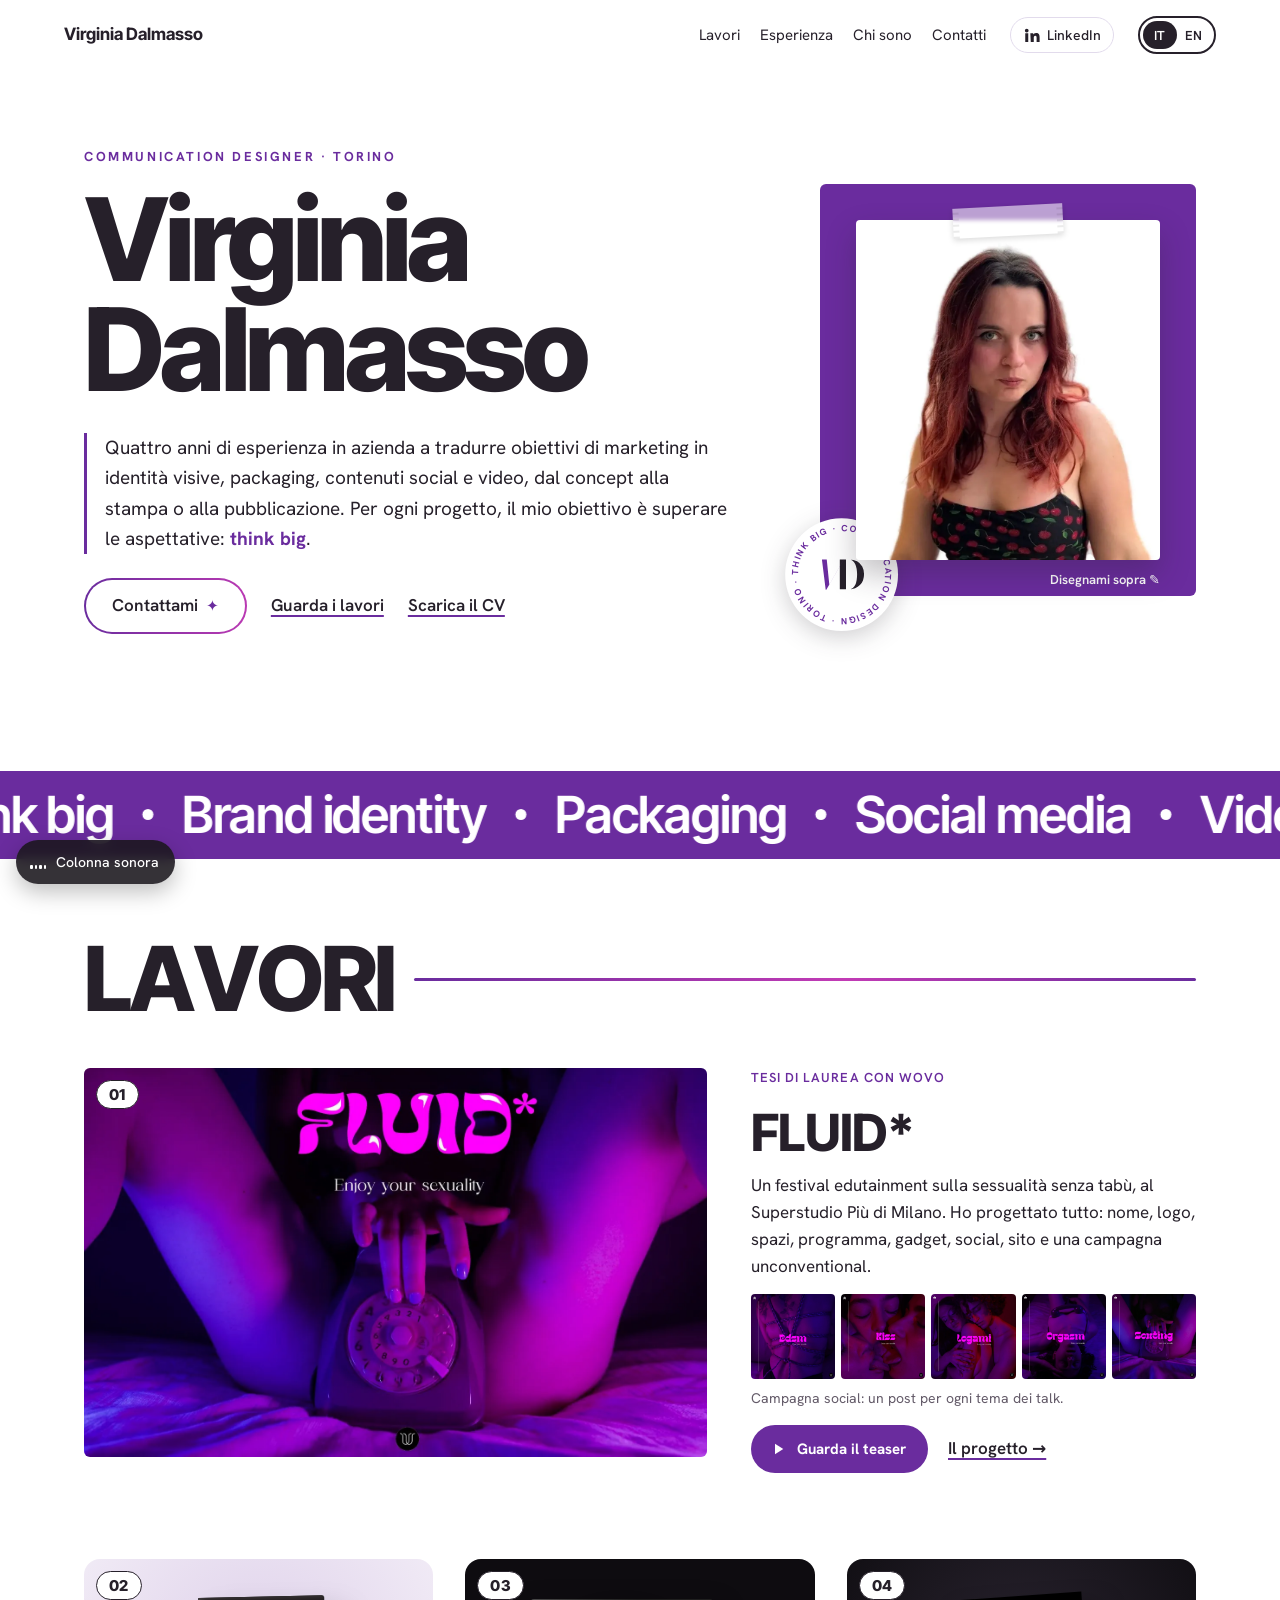
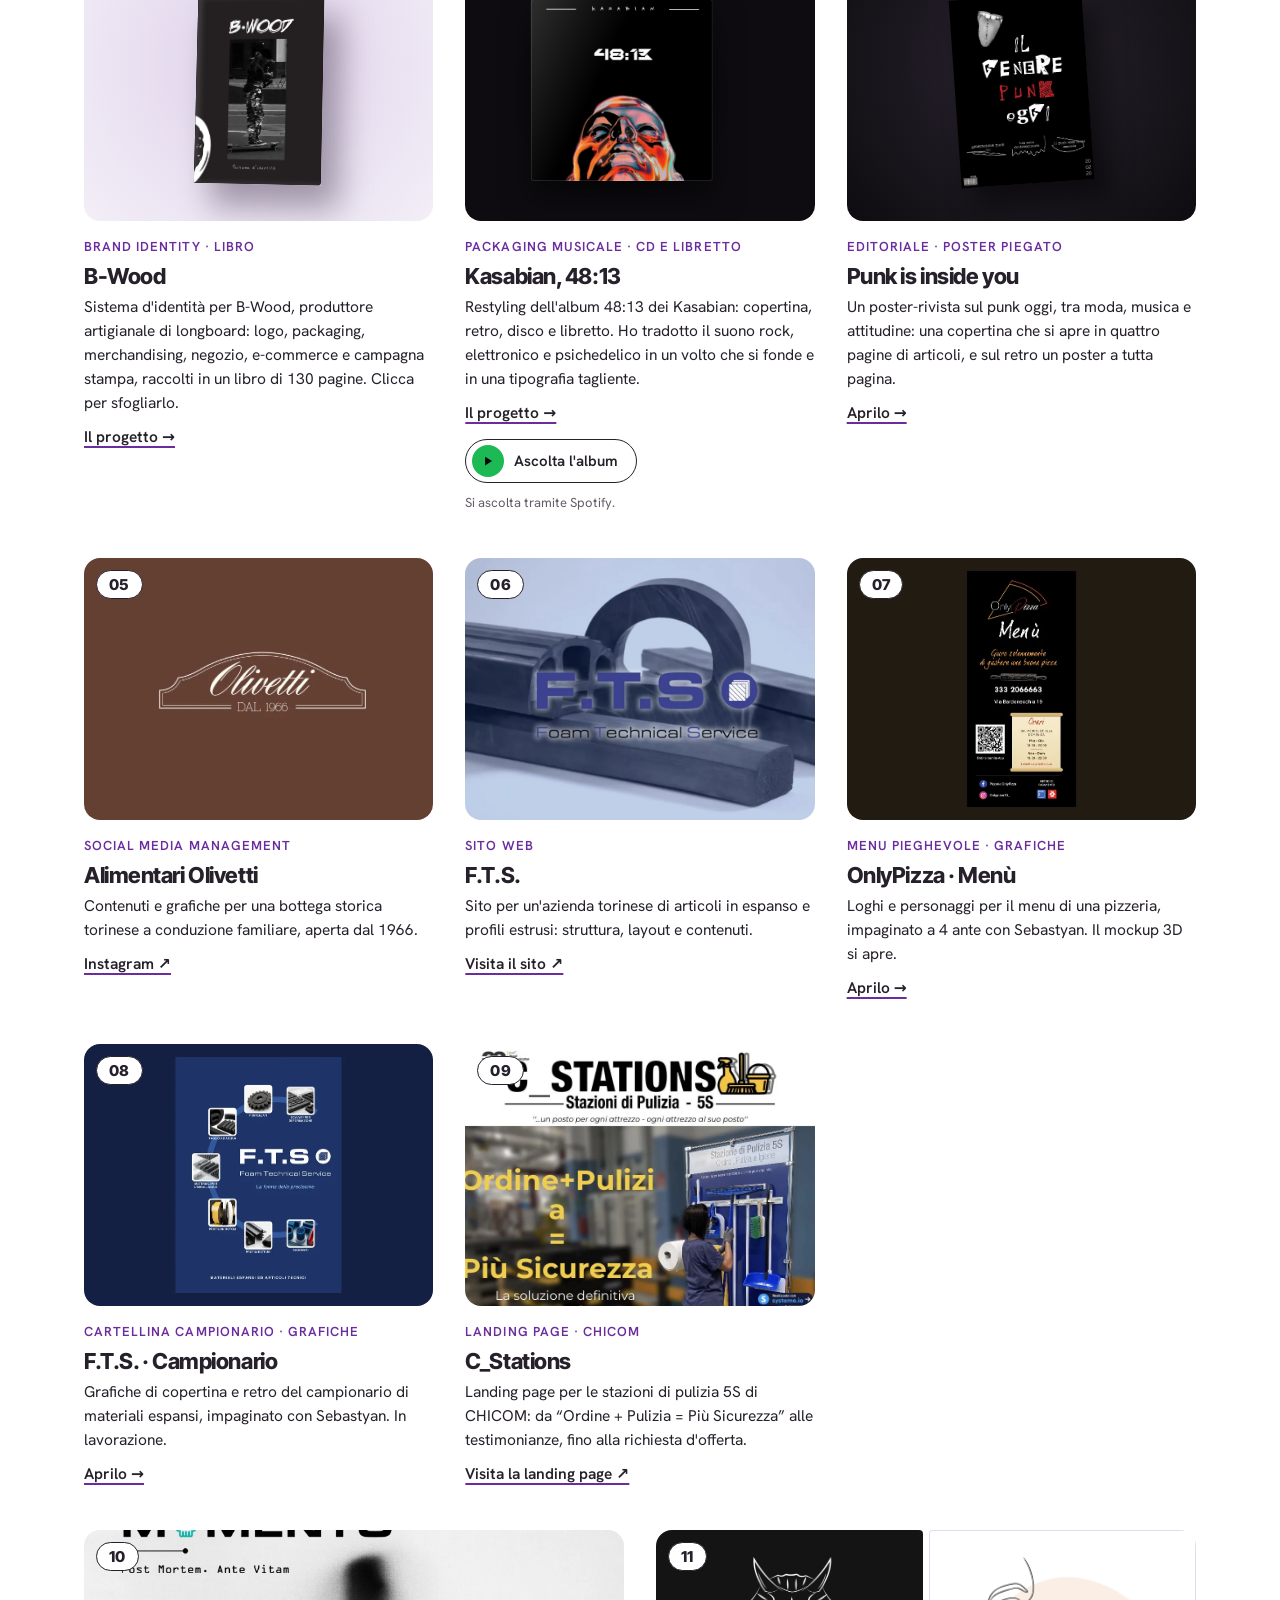
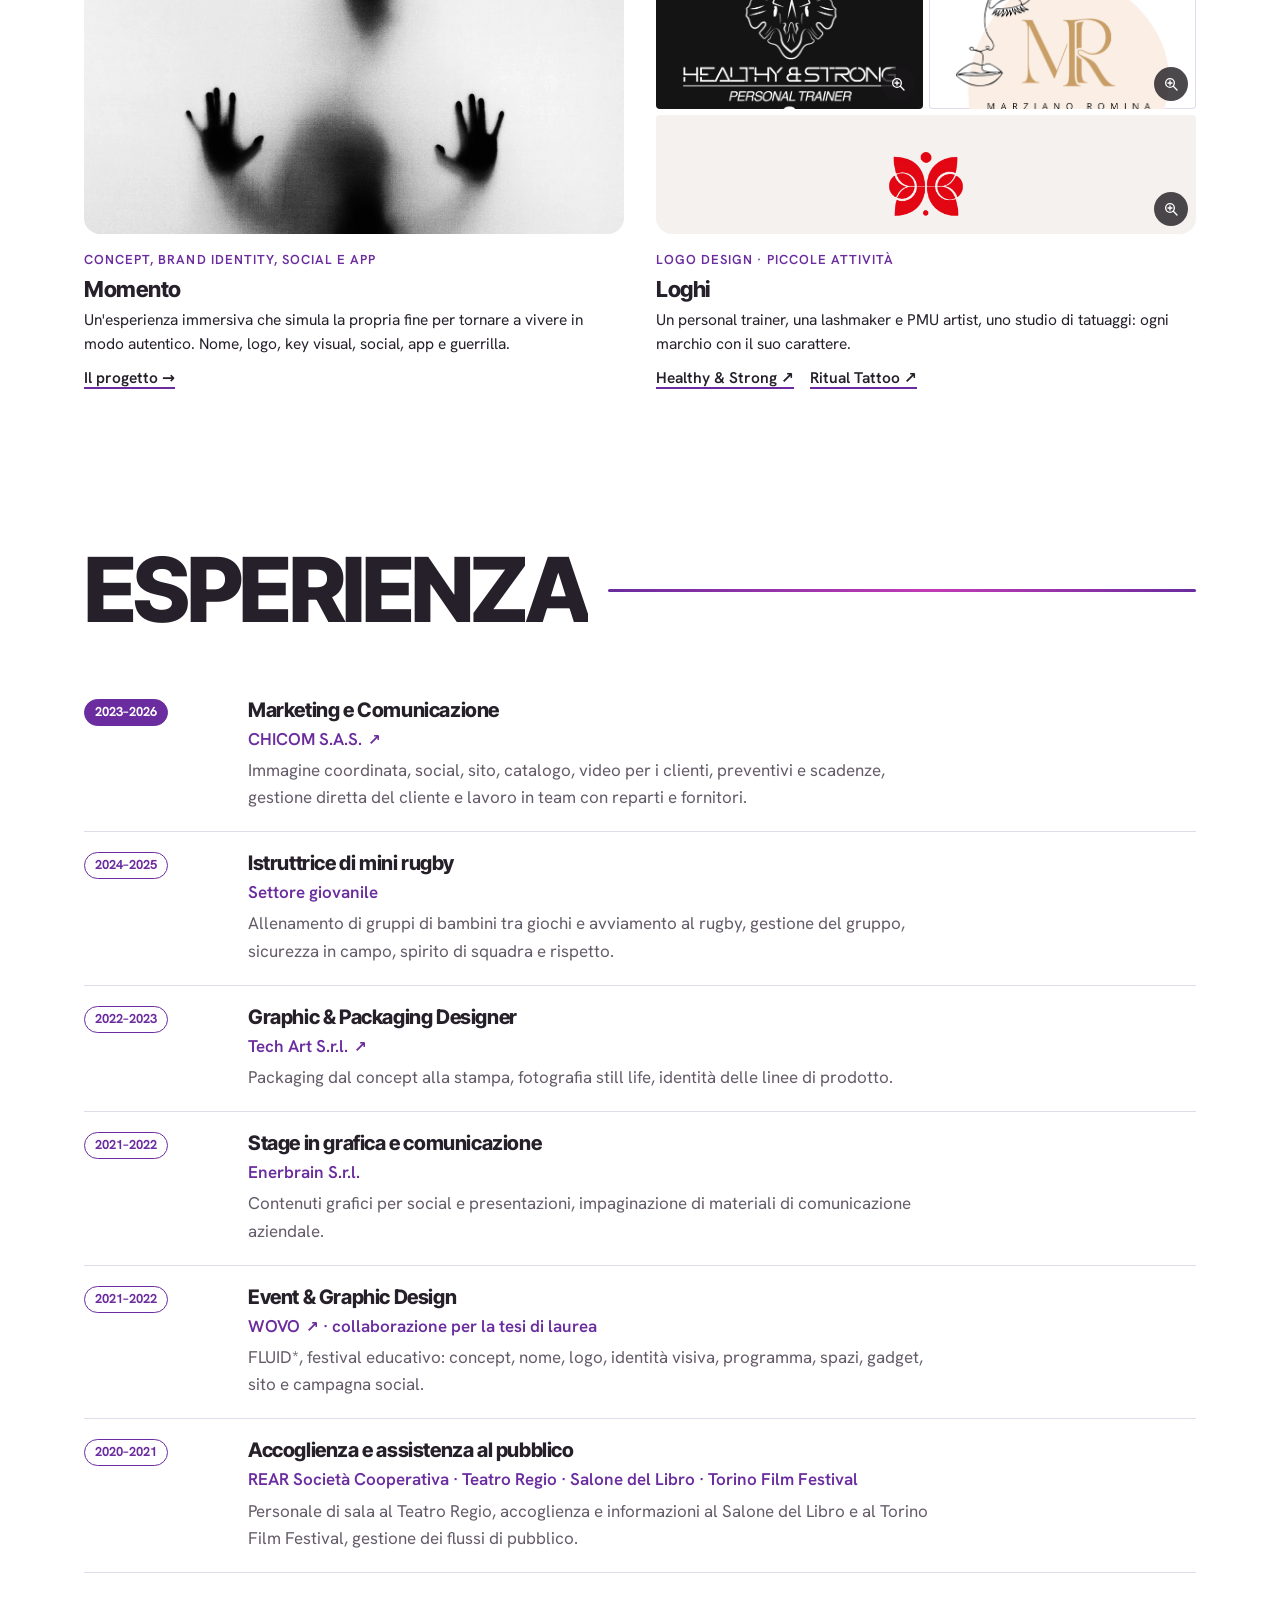
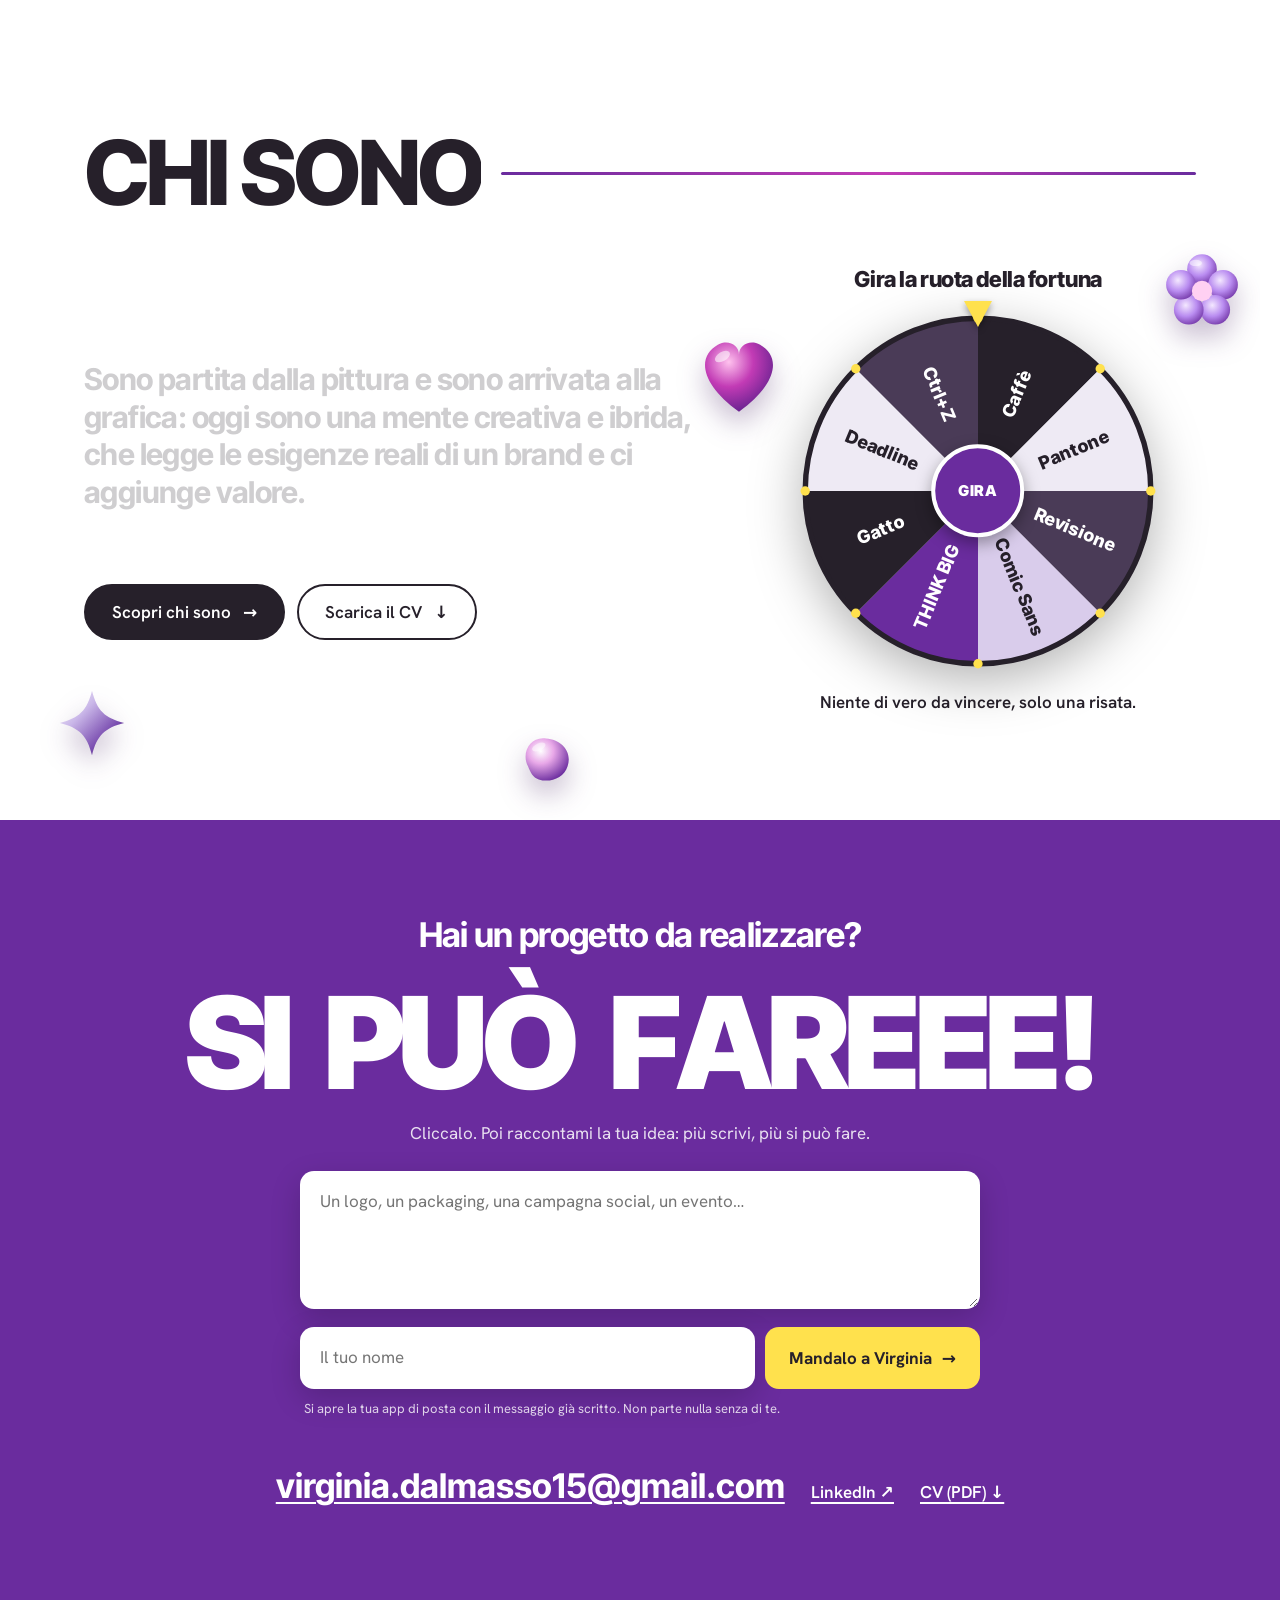
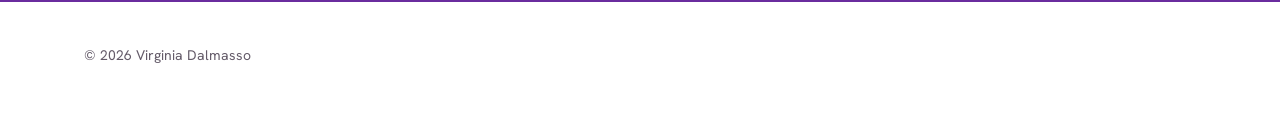
==== commit 31328487: "Aggiorna il portfolio: titoli grandi, pill con gradiente, numeri sui progetti, forme lucide, esperie" ====
--- a/index.html
+++ b/index.html
@@ -1 +1,6 @@
-<!doctype html> <html lang="it" class="no-js"> <head> <meta charset="utf-8"> <meta name="google-site-verification" content="SBv0GIvomij9Hr-ApakNnwhufSbwst-hournCZHIsdA"> <meta name="viewport" content="width=device-width,initial-scale=1"> <title>Virginia Dalmasso · Communication Designer</title> <meta name="description" content="Virginia Dalmasso, communication designer a Torino. Brand identity, packaging, social media e video."> <link rel="canonical" href="https://profili-cv.github.io/virginia-dalmasso/"> <meta property="og:locale" content="it_IT"> <meta property="og:site_name" content="Virginia Dalmasso"> <script type="application/ld+json">{"@context": "https://schema.org", "@graph": [{"@type": "ProfilePage", "@id": "https://profili-cv.github.io/virginia-dalmasso/#page", "url": "https://profili-cv.github.io/virginia-dalmasso/", "name": "Virginia Dalmasso · Communication Designer", "inLanguage": ["it", "en"], "mainEntity": {"@id": "https://profili-cv.github.io/virginia-dalmasso/#person"}}, {"@type": "Person", "name": "Virginia Dalmasso", "jobTitle": "Communication Designer", "description": "Communication designer a Torino: brand identity, packaging, social media e video.", "email": "mailto:virginia.dalmasso15@gmail.com", "address": {"@type": "PostalAddress", "addressLocality": "Torino", "addressCountry": "IT"}, "alumniOf": {"@type": "CollegeOrUniversity", "name": "IAAD – Istituto d'Arte Applicata e Design"}, "knowsAbout": ["Communication design", "Brand identity", "Packaging design", "Social media", "Video editing", "Adobe Creative Cloud", "Graphic design"], "sameAs": ["https://www.linkedin.com/in/virginia-dalmasso-7b20ab218/"], "@id": "https://profili-cv.github.io/virginia-dalmasso/#person", "url": "https://profili-cv.github.io/virginia-dalmasso/", "image": "https://profili-cv.github.io/virginia-dalmasso/img/anteprima-2026.jpg"}, {"@type": "WebSite", "@id": "https://profili-cv.github.io/virginia-dalmasso/#site", "url": "https://profili-cv.github.io/virginia-dalmasso/", "name": "Virginia Dalmasso", "inLanguage": ["it", "en"], "author": {"@id": "https://profili-cv.github.io/virginia-dalmasso/#person"}}]}</script> <link rel="icon" href="favicon.svg?v=2" type="image/svg+xml"> <link rel="apple-touch-icon" href="img/apple-touch-icon.png"> <meta property="og:type" content="website"> <meta property="og:url" content="https://profili-cv.github.io/virginia-dalmasso/"> <meta property="og:title" content="Virginia Dalmasso · Communication Designer"> <meta property="og:description" content="Communication designer a Torino: brand identity, packaging, social media e video."> <meta property="og:image" content="https://profili-cv.github.io/virginia-dalmasso/img/anteprima-2026.jpg"> <meta property="og:image:width" content="1200"> <meta property="og:image:height" content="630"> <meta name="twitter:card" content="summary_large_image"> <link rel="preload" href="fonts/inter-tight.woff2" as="font" type="font/woff2" crossorigin> <link rel="stylesheet" href="style.css?v=59"> <script>try{sessionStorage.getItem("pl-seen")||document.documentElement.classList.add("pl-on")}catch(e){document.documentElement.classList.add("pl-on")}</script> </head> <body> <div class="preloader" aria-hidden="true"> <div class="pl-seal"> <svg class="pl-ring" viewBox="0 0 200 200"><defs><path id="pl-path" d="M100,100 m-82,0 a82,82 0 1,1 164,0 a82,82 0 1,1 -164,0"/></defs><text><textPath href="#pl-path" textLength="508" lengthAdjust="spacing">THINK BIG · COMMUNICATION DESIGN · TORINO ·</textPath></text></svg> <svg class="pl-track" viewBox="0 0 200 200"><circle cx="100" cy="100" r="64"/></svg> <img class="pl-mono pl-mono-light" src="img/vd-monogramma.svg" alt=""> <img class="pl-mono pl-mono-dark" src="img/vd-monogramma-negativo.svg" alt=""> </div> </div> <a class="skip" href="#lavori" data-en="Skip to work">Vai ai lavori</a> <header class="nav"> <a class="nav-name" href="#top">Virginia Dalmasso</a> <nav aria-label="Sezioni"> <a href="#lavori" data-en="Work">Lavori</a> <a href="#esperienza" data-en="Experience">Esperienza</a> <a href="#chi-sono" data-en="About">Chi sono</a> <a href="#contatti" data-en="Contact">Contatti</a> </nav> <a class="nav-in" href="https://www.linkedin.com/in/virginia-dalmasso-7b20ab218/" target="_blank" rel="noopener" aria-label="LinkedIn"><svg viewBox="0 0 24 24" width="18" height="18" aria-hidden="true"><path fill="currentColor" d="M4.98 3.5a2.5 2.5 0 1 1 0 5 2.5 2.5 0 0 1 0-5zM3 9.75h4v11.5H3zM9.75 9.75h3.8v1.6h.06c.53-1 1.83-2.05 3.77-2.05 4.03 0 4.77 2.6 4.77 6v5.95h-4v-5.27c0-1.26-.02-2.88-1.76-2.88-1.76 0-2.03 1.37-2.03 2.79v5.36h-4z"/></svg><span class="nav-in-text">LinkedIn</span></a> <button class="lang" type="button" id="lang" aria-label="Switch to English"><span class="lang-opt is-on">IT</span><span class="lang-opt">EN</span></button> </header> <main id="top"> <section class="hero"> <div class="cat-run" aria-hidden="true"><div class="cat-marks"></div><img class="cat" src="img/gatto.webp" alt=""></div> <div class="hero-text"> <p class="eyebrow" data-en="Communication Designer · Turin">Communication Designer · Torino</p> <h1><span>Virginia</span> <span>Dalmasso</span></h1> <p class="hero-lead"><span data-en="Four years of in-house experience turning marketing goals into visual identities, packaging, social content and video, from concept to print or launch. On every project my goal is to exceed expectations:">Quattro anni di esperienza in azienda a tradurre obiettivi di marketing in identità visive, packaging, contenuti social e video, dal concept alla stampa o alla pubblicazione. Per ogni progetto, il mio obiettivo è superare le aspettative:</span> <strong>think big</strong>.</p> <p class="hero-links"> <a href="#lavori" data-en="See the work">Guarda i lavori</a> <a href="cv-virginia-dalmasso.pdf" download data-en="Download CV">Scarica il CV</a> </p> </div> <div class="hero-photo"> <div class="pin-photo" id="pin-photo"> <span class="pin-tape" data-cursor="Stacca" data-cursor-en="Peel off" title="Trascina per staccare la foto"></span> <img class="portrait" src="img/ritratto.webp" alt="Virginia Dalmasso" width="808" height="904"> <canvas class="pin-draw" aria-label="Disegna sulla foto" data-en-label="Draw on the photo"></canvas> </div> <div class="pin-tools"> <span class="pin-hint" data-en="Draw on me ✎">Disegnami sopra ✎</span> <button type="button" class="pin-clear" data-en="Clear">Cancella</button> </div> <a class="seal" href="#contatti" aria-label="Contattami" data-en-label="Contact me"> <svg viewBox="0 0 200 200" width="100" height="100" aria-hidden="true" focusable="false"> <defs><path id="seal-path" d="M100,100 m-76,0 a76,76 0 1,1 152,0 a76,76 0 1,1 -152,0"/></defs> <circle cx="100" cy="100" r="98" class="seal-bg"/> <g class="seal-ring"><text><textPath href="#seal-path" startOffset="0" textLength="470" lengthAdjust="spacing">THINK BIG · COMMUNICATION DESIGN · TORINO ·</textPath></text></g> <image href="img/vd-monogramma.svg" x="56" y="69" width="88" height="62" class="seal-mono"/> </svg> </a> </div> </section> <div class="marquee marquee-vd" aria-hidden="true"> <div class="marquee-track"><span><b data-en="Think big">Think big</b><i class="dot"></i><b data-en="Brand identity">Brand identity</b><i class="dot"></i><b data-en="Packaging">Packaging</b><i class="dot"></i><b data-en="Social media">Social media</b><i class="dot"></i><b data-en="Video">Video</b><i class="dot"></i><b data-en="Events">Eventi</b><i class="dot"></i><b data-en="Web">Web</b><i class="dot"></i></span><span><b data-en="Think big">Think big</b><i class="dot"></i><b data-en="Brand identity">Brand identity</b><i class="dot"></i><b data-en="Packaging">Packaging</b><i class="dot"></i><b data-en="Social media">Social media</b><i class="dot"></i><b data-en="Video">Video</b><i class="dot"></i><b data-en="Events">Eventi</b><i class="dot"></i><b data-en="Web">Web</b><i class="dot"></i></span></div> </div> <section id="lavori" class="section"> <h2 data-en="Selected work">Lavori</h2> <article class="feature-fluid" id="fluid" data-fx="fluid"> <figure class="ph ph-cover ph-link"><a href="fluid.html" class="cover-link" data-cursor="Vedi progetto" data-cursor-en="View project"><img class="no-zoom" src="img/fluid-cover.webp" alt="Visual della campagna FLUID*, con il logo e il claim Enjoy your sexuality" data-en-alt="FLUID* campaign visual with the logo and the Enjoy your sexuality claim"><span class="cover-cta" data-en="Discover the project →">Scopri il progetto →</span></a></figure> <div class="ff-text"> <p class="kicker" data-en="Graduation thesis with WOVO">Tesi di laurea con WOVO</p> <h3>FLUID*</h3> <p data-en="An edutainment festival about sexuality without taboos, at Superstudio Più in Milan. I designed everything: name, logo, spaces, programme, gadgets, social media, website and an unconventional campaign.">Un festival edutainment sulla sessualità senza tabù, al Superstudio Più di Milano. Ho progettato tutto: nome, logo, spazi, programma, gadget, social, sito e una campagna unconventional.</p> <div class="posts-row ff-posts" aria-label="Campagna social" data-en-label="Social campaign"><button class="zoom" type="button" aria-label="Ingrandisci: post BDSM" data-en-label="Enlarge: BDSM post"><img src="img/fluid-post-bdsm.webp" alt="Post social FLUID*: BDSM" data-en-alt="FLUID* social post: BDSM" loading="lazy"></button><button class="zoom" type="button" aria-label="Ingrandisci: post Kiss" data-en-label="Enlarge: Kiss post"><img src="img/fluid-post-kiss.webp" alt="Post social FLUID*: Kiss" data-en-alt="FLUID* social post: Kiss" loading="lazy"></button><button class="zoom" type="button" aria-label="Ingrandisci: post Legami" data-en-label="Enlarge: Legami post"><img src="img/fluid-post-legami.webp" alt="Post social FLUID*: Legami" data-en-alt="FLUID* social post: Legami" loading="lazy"></button><button class="zoom" type="button" aria-label="Ingrandisci: post Orgasm" data-en-label="Enlarge: Orgasm post"><img src="img/fluid-post-orgasm.webp" alt="Post social FLUID*: Orgasm" data-en-alt="FLUID* social post: Orgasm" loading="lazy"></button><button class="zoom" type="button" aria-label="Ingrandisci: post Sexting" data-en-label="Enlarge: Sexting post"><img src="img/fluid-post-sexting.webp" alt="Post social FLUID*: Sexting" data-en-alt="FLUID* social post: Sexting" loading="lazy"></button></div> <p class="ff-caption" data-en="Social campaign: one post for each topic of the talks.">Campagna social: un post per ogni tema dei talk.</p> <p class="ff-actions"><button class="play-btn" type="button" data-cursor="Guarda" data-cursor-en="Watch" data-video-open aria-haspopup="dialog"><svg viewBox="0 0 24 24" width="18" height="18" aria-hidden="true"><path d="M8 5v14l11-7z" fill="currentColor"/></svg><span data-en="Watch the teaser">Guarda il teaser</span></button><a class="more-link" href="fluid.html" data-en="The project →">Il progetto →</a></p> </div> </article> <div class="cards"> <article id="bwood" data-fx="bwood" class="card-w"> <button class="cw-media book-stage" type="button" data-book-open aria-haspopup="dialog" data-cursor="Sfoglia" data-cursor-en="Flip through"> <span class="book3d" aria-hidden="true"> <span class="book-inside" style="background-image:url(img/bwood/inside.webp)"></span> <span class="book-cover" style="background-image:url(img/bwood/cover.webp)"></span> <span class="book-spine"></span> </span> <span class="sr-only" data-en="Flip through the B-Wood book">Sfoglia il libro di B-Wood</span> </button> <p class="kicker" data-en="Brand identity · book">Brand identity · libro</p> <h3><a href="bwood.html" class="title-link">B-Wood</a></h3> <p data-en="Identity system for B-Wood, a craft longboard maker: logo, packaging, merchandise, shop, e-commerce and print campaign, collected in a 130-page book. Click to flip through it.">Sistema d'identità per B-Wood, produttore artigianale di longboard: logo, packaging, merchandising, negozio, e-commerce e campagna stampa, raccolti in un libro di 130 pagine. Clicca per sfogliarlo.</p> <p class="cw-link"><a href="bwood.html" data-en="The project →">Il progetto →</a></p> </article> <article id="kasabian" data-fx="kasabian" class="card-w"> <button class="cw-media cd-stage" type="button" data-cd-open aria-haspopup="dialog" data-cursor="Apri" data-cursor-en="Open"> <span class="cd" aria-hidden="true"> <span class="cd-disc" style="background-image:url(img/kasabian/disc.webp)"></span> <span class="cd-case" style="background-image:url(img/kasabian/cover.webp)"></span> </span> <span class="sr-only" data-en="Open the Kasabian album images">Apri le immagini dell'album dei Kasabian</span> </button> <div class="cd-gallery" data-lb-group hidden><img src="img/kasabian/case.webp" alt="Custodia del CD con la nuova copertina" data-en-alt="CD case with the new cover" loading="lazy" decoding="async"><img src="img/kasabian/case-retro.webp" alt="Fronte e retro della custodia" data-en-alt="Front and back of the case" loading="lazy" decoding="async"><img src="img/kasabian/case-open.webp" alt="Custodia aperta con il disco" data-en-alt="Open case with the disc" loading="lazy" decoding="async"><img src="img/kasabian/cover-retro.webp" alt="Copertina e retro stesi" data-en-alt="Cover and back laid flat" loading="lazy" decoding="async"><img src="img/kasabian/tracklist.webp" alt="Libretto: la tracklist" data-en-alt="Booklet: the tracklist" loading="lazy" decoding="async"><img src="img/kasabian/libretto.webp" alt="Libretto aperto" data-en-alt="Open booklet" loading="lazy" decoding="async"><img src="img/kasabian/originale.webp" alt="La copertina originale, rosa" data-en-alt="The original pink cover" loading="lazy" decoding="async"></div> <p class="kicker" data-en="Music packaging · CD and booklet">Packaging musicale · CD e libretto</p> <h3><a href="kasabian.html" class="title-link" data-en="Kasabian, 48:13">Kasabian, 48:13</a></h3> <p data-en="Restyling of the Kasabian album 48:13: cover, back, disc and booklet. I turned rock, electronic and psychedelic sound into a melting face and sharp lettering.">Restyling dell'album 48:13 dei Kasabian: copertina, retro, disco e libretto. Ho tradotto il suono rock, elettronico e psichedelico in un volto che si fonde e in una tipografia tagliente.</p> <p class="cw-link"><a href="kasabian.html" data-en="The project →">Il progetto →</a></p> <div class="listen" data-listen="0YEIhLHs5kP5CpU7HBBRL6"> <button class="listen-btn" type="button" aria-expanded="false" aria-controls="listen-player"> <span class="listen-ico" aria-hidden="true"><svg viewBox="0 0 24 24" width="14" height="14"><path class="i-play" fill="currentColor" d="M7 4.5v15l12-7.5z"/><path class="i-close" fill="currentColor" d="M6 6h12v12H6z"/></svg></span> <span class="l-open" data-en="Listen to the album">Ascolta l'album</span><span class="l-close" data-en="Close the player">Chiudi il player</span> </button> <p class="listen-note" data-en="Plays through Spotify.">Si ascolta tramite Spotify.</p> <div class="listen-player" id="listen-player" hidden></div> </div> </article> <article id="punk" data-fx="punk" class="card-w"> <a class="cw-media poster-stage" href="poster.html" data-cursor="Apri" data-cursor-en="Open"> <span class="ps-fold" aria-hidden="true"><span class="ps-front" style="background-image:url(img/poster/cover.webp)"></span></span> <span class="sr-only" data-en="Open the Punk poster">Apri il poster Punk</span> </a> <p class="kicker" data-en="Editorial · folded poster">Editoriale · poster piegato</p> <h3><a href="poster.html" class="title-link" data-en="Punk is inside you">Punk is inside you</a></h3> <p data-en="A poster-magazine on punk today, between fashion, music and attitude: a cover that unfolds into four pages of articles, and a full-size poster on the back.">Un poster-rivista sul punk oggi, tra moda, musica e attitudine: una copertina che si apre in quattro pagine di articoli, e sul retro un poster a tutta pagina.</p> <p class="cw-link"><a href="poster.html" data-en="Unfold it →">Aprilo →</a></p> </article> <article id="olivetti" data-fx="olivetti" class="card-w"> <div class="cw-media"><img src="img/olivetti.webp" data-full="img/olivetti-post.webp" alt="Post Instagram di Alimentari Olivetti con il logo del negozio, dal 1966" data-en-alt="Alimentari Olivetti Instagram post with the shop logo, since 1966" loading="lazy"></div> <p class="kicker">Social media management</p> <h3>Alimentari Olivetti</h3> <p data-en="Content and graphics for a historic family-run grocery in Turin, open since 1966.">Contenuti e grafiche per una bottega storica torinese a conduzione familiare, aperta dal 1966.</p> <p class="cw-link"><a href="https://www.instagram.com/alimentari.olivetti/" target="_blank" rel="noopener">Instagram ↗</a></p> </article> <article id="fts" data-fx="fts" class="card-w"> <div class="cw-media"><img src="img/fts.webp" alt="Sito web di F.T.S." data-en-alt="F.T.S. website" loading="lazy"></div> <p class="kicker" data-en="Website">Sito web</p> <h3>F.T.S.</h3> <p data-en="Website for a Turin company that makes foam products and extruded profiles: structure, layout and content.">Sito per un'azienda torinese di articoli in espanso e profili estrusi: struttura, layout e contenuti.</p> <p class="cw-link"><a href="https://ftsto.it/" target="_blank" rel="noopener" data-en="Visit the site ↗">Visita il sito ↗</a></p> </article> <article id="onlypizza" data-fx="onlypizza" class="card-w"><a class="cw-media" href="pieghevoli.html#pizzeria" data-cursor="Apri" data-cursor-en="Open"><img src="img/pieghevoli/card-pz.webp" alt="Copertina del menu pieghevole OnlyPizza, nera con testi arancioni" data-en-alt="Cover of the OnlyPizza folding menu, black with orange text" loading="lazy"></a><p class="kicker" data-en="Folding menu · graphics">Menu pieghevole · grafiche</p><h3><a href="pieghevoli.html#pizzeria" class="title-link">OnlyPizza · Menù</a></h3><p data-en="Logos and characters for a pizzeria menu, laid out in 4 panels with Sebastyan. The 3D mockup opens.">Loghi e personaggi per il menu di una pizzeria, impaginato a 4 ante con Sebastyan. Il mockup 3D si apre.</p><p class="cw-link"><a href="pieghevoli.html#pizzeria" data-en="Open the folder →">Aprilo →</a></p></article> <article id="fts-campionario" data-fx="fts-campionario" class="card-w"><a class="cw-media" href="pieghevoli.html#fts" data-cursor="Apri" data-cursor-en="Open"><img src="img/pieghevoli/card-fts.webp" alt="Copertina del catalogo F.T.S., blu con le famiglie di prodotto attorno a un anello" data-en-alt="Cover of the F.T.S. catalogue, blue with product families around a ring" loading="lazy"></a><p class="kicker" data-en="Sample folder · graphics">Cartellina campionario · grafiche</p><h3><a href="pieghevoli.html#fts" class="title-link">F.T.S. · Campionario</a></h3><p data-en="Cover and back graphics for the foam materials sample folder, laid out with Sebastyan. In progress.">Grafiche di copertina e retro del campionario di materiali espansi, impaginato con Sebastyan. In lavorazione.</p><p class="cw-link"><a href="pieghevoli.html#fts" data-en="Open the folder →">Aprilo →</a></p></article> <article id="cstations" data-fx="cstations" class="card-w"> <a class="cw-media" href="https://www.chicomfactory.com/" target="_blank" rel="noopener" data-cursor="Visita" data-cursor-en="Visit"><img class="no-zoom" src="img/chicom-landing.webp" alt="Landing page C_Stations di CHICOM: Ordine più Pulizia uguale Più Sicurezza" data-en-alt="CHICOM C_Stations landing page: Order plus Cleaning equals More Safety" loading="lazy"></a> <p class="kicker">Landing page · CHICOM</p> <h3>C_Stations</h3> <p data-en="Landing page for CHICOM's 5S cleaning stations: from “Order + Cleaning = More Safety” to testimonials and the request for a quote.">Landing page per le stazioni di pulizia 5S di CHICOM: da “Ordine + Pulizia = Più Sicurezza” alle testimonianze, fino alla richiesta d'offerta.</p> <p class="cw-link"><a href="https://www.chicomfactory.com/" target="_blank" rel="noopener" data-en="Visit the landing page ↗">Visita la landing page ↗</a></p> </article> <article id="momento" data-fx="momento" class="card-w half"> <a class="cw-media ph-link mo-media" href="momento.html" data-cursor="Vedi progetto" data-cursor-en="View project"><img class="no-zoom" src="img/momento.webp" alt="Key visual di MOMENTO: una figura sfocata dietro un vetro, con il logo" data-en-alt="MOMENTO key visual: a blurred figure behind glass, with the logo" loading="lazy"><span class="mo-veil" aria-hidden="true"><svg class="mo-skull" viewBox="0 0 120 140"><path d="M32 100C16 93 9 79 9 60 9 30 32 9 60 9s51 21 51 51c0 19-7 33-23 40v26c0 4-3 7-7 7H39c-4 0-7-3-7-7z" fill="none" stroke="currentColor" stroke-width="11" stroke-linejoin="round"/><path d="M53 112v21M67 112v21" stroke="currentColor" stroke-width="9" stroke-linecap="round"/><circle cx="40" cy="64" r="12" fill="none" stroke="currentColor" stroke-width="9"/><circle cx="80" cy="64" r="12" fill="none" stroke="currentColor" stroke-width="9"/></svg><span class="mo-tag">Post Mortem. Ante Vitam</span></span></a> <p class="kicker" data-en="Concept, brand identity, social and app">Concept, brand identity, social e app</p> <h3><a href="momento.html" class="title-link">Momento</a></h3> <p data-en="An immersive experience that simulates your own end so you can go back to living authentically. Name, logo, key visual, social, app and guerrilla.">Un'esperienza immersiva che simula la propria fine per tornare a vivere in modo autentico. Nome, logo, key visual, social, app e guerrilla.</p> <p class="cw-link"><a href="momento.html" data-en="The project →">Il progetto →</a></p> </article> <article id="loghi" data-fx="loghi" class="card-w half"> <div class="cw-media logos-mini"> <span class="lm tile-dark"><img src="img/logo-healthy-strong.webp" alt="Logo Healthy &amp; Strong" loading="lazy"><span class="lm-zoom" aria-hidden="true"><svg viewBox="0 0 24 24" width="16" height="16"><circle cx="10.5" cy="10.5" r="6.5" fill="none" stroke="currentColor" stroke-width="2"/><path d="M15.5 15.5L21 21M10.5 7.5v6M7.5 10.5h6" stroke="currentColor" stroke-width="2" stroke-linecap="round"/></svg></span></span> <span class="lm tile-cream"><img src="img/logo-marziano-romina.webp" alt="Logo Marziano Romina" loading="lazy"><span class="lm-zoom" aria-hidden="true"><svg viewBox="0 0 24 24" width="16" height="16"><circle cx="10.5" cy="10.5" r="6.5" fill="none" stroke="currentColor" stroke-width="2"/><path d="M15.5 15.5L21 21M10.5 7.5v6M7.5 10.5h6" stroke="currentColor" stroke-width="2" stroke-linecap="round"/></svg></span></span> <span class="lm tile-light lm-wide"><img src="img/logo-ritual-tattoo.webp" alt="Logo Ritual Tattoo" loading="lazy"><span class="lm-zoom" aria-hidden="true"><svg viewBox="0 0 24 24" width="16" height="16"><circle cx="10.5" cy="10.5" r="6.5" fill="none" stroke="currentColor" stroke-width="2"/><path d="M15.5 15.5L21 21M10.5 7.5v6M7.5 10.5h6" stroke="currentColor" stroke-width="2" stroke-linecap="round"/></svg></span></span> </div> <p class="kicker" data-en="Logo design · small businesses">Logo design · piccole attività</p> <h3 data-en="Logos">Loghi</h3> <p data-en="A personal trainer, a lash maker and PMU artist, a tattoo studio: each mark has its own character.">Un personal trainer, una lashmaker e PMU artist, uno studio di tatuaggi: ogni marchio con il suo carattere.</p> <p class="cw-link"><a href="https://www.instagram.com/_healthystrong_/" target="_blank" rel="noopener">Healthy &amp; Strong ↗</a> <a href="https://www.instagram.com/_ritual.tattoo_/" target="_blank" rel="noopener">Ritual Tattoo ↗</a></p> </article> </div> </section> <section id="esperienza" class="section"> <h2 data-en="Experience">Esperienza</h2> <ol class="timeline"> <li> <span class="years now">2023–2026</span> <div> <h3 data-en="Marketing and communication">Marketing e Comunicazione</h3> <p class="org"><a class="org-link" href="https://www.chicomvisual.com/" target="_blank" rel="noopener">CHICOM S.A.S. <span class="arr" aria-hidden="true">↗</span></a></p> <p class="hl-p"><span class="hl" data-en="Corporate identity, social media, website, catalogue, video for clients, quotes and deadlines, direct client management and teamwork with departments and suppliers.">Immagine coordinata, social, sito, catalogo, video per i clienti, preventivi e scadenze, gestione diretta del cliente e lavoro in team con reparti e fornitori.</span></p> </div> </li> <li> <span class="years">2024–2025</span> <div> <h3 data-en="Mini rugby coach">Istruttrice di mini rugby</h3> <p class="org" data-en="Youth section">Settore giovanile</p> <p class="hl-p"><span class="hl" data-en="Training groups of children through games and rugby basics, group management, safety on the pitch, team spirit and respect.">Allenamento di gruppi di bambini tra giochi e avviamento al rugby, gestione del gruppo, sicurezza in campo, spirito di squadra e rispetto.</span></p> </div> </li> <li> <span class="years">2022–2023</span> <div> <h3>Graphic &amp; Packaging Designer</h3> <p class="org"><a class="org-link" href="https://techartzone.com/" target="_blank" rel="noopener">Tech Art S.r.l. <span class="arr" aria-hidden="true">↗</span></a></p> <p class="hl-p"><span class="hl" data-en="Packaging from concept to print, still-life photography, product line identities.">Packaging dal concept alla stampa, fotografia still life, identità delle linee di prodotto.</span></p> </div> </li> <li> <span class="years">2021–2022</span> <div> <h3 data-en="Graphic and communication internship">Stage in grafica e comunicazione</h3> <p class="org">Enerbrain S.r.l.</p> <p class="hl-p"><span class="hl" data-en="Graphic content for social media and presentations, layout of company communication materials.">Contenuti grafici per social e presentazioni, impaginazione di materiali di comunicazione aziendale.</span></p> </div> </li> <li> <span class="years">2021–2022</span> <div> <h3>Event &amp; Graphic Design</h3> <p class="org"><a class="org-link" href="https://wovostore.com/" target="_blank" rel="noopener">WOVO <span class="arr" aria-hidden="true">↗</span></a> · <span data-en="graduation thesis collaboration">collaborazione per la tesi di laurea</span></p> <p class="hl-p"><span class="hl" data-en="FLUID*, an educational festival: concept, name, logo, visual identity, programme, venues, gadgets, website and social campaign.">FLUID*, festival educativo: concept, nome, logo, identità visiva, programma, spazi, gadget, sito e campagna social.</span></p> </div> </li> <li> <span class="years">2020–2021</span> <div> <h3 data-en="Front of house and visitor assistance">Accoglienza e assistenza al pubblico</h3> <p class="org">REAR Società Cooperativa · Teatro Regio · Salone del Libro · Torino Film Festival</p> <p class="hl-p"><span class="hl" data-en="Usher at Teatro Regio, visitor welcome and information at the Book Fair and the Film Festival, crowd flow management.">Personale di sala al Teatro Regio, accoglienza e informazioni al Salone del Libro e al Torino Film Festival, gestione dei flussi di pubblico.</span></p> </div> </li> </ol> </section> <section id="chi-sono" class="section about"> <h2 data-en="About">Chi sono</h2> <div class="about-grid"> <div> <p class="about-lead scrub" data-en="I started with painting and moved to graphic design: today I'm a creative, hybrid mind who reads a brand's real needs and adds value to them.">Sono partita dalla pittura e sono arrivata alla grafica: oggi sono una mente creativa e ibrida, che legge le esigenze reali di un brand e ci aggiunge valore.</p> <p class="about-sub" data-en="Cinema, exhibitions and travel are where I get my ideas.">Cinema, mostre e viaggi sono il posto dove trovo le idee.</p> <div class="about-buttons"> <a class="btn-big btn-solid" href="chi-sono.html"><span data-en="Find out more about me">Scopri chi sono</span> <span aria-hidden="true">→</span></a> <a class="btn-big btn-line" href="cv-virginia-dalmasso.pdf" download><span data-en="Download CV">Scarica il CV</span> <span aria-hidden="true">↓</span></a> </div> </div> <div class="wof"> <p class="wof-title" data-en="Spin the wheel of fortune">Gira la ruota della fortuna</p> <div class="wof-box"> <span class="wof-pin" aria-hidden="true"></span> <svg class="wof-wheel" viewBox="-100 -100 200 200" aria-hidden="true"></svg> <button type="button" class="wof-spin" data-en="SPIN">GIRA</button> </div> <p class="wof-result" aria-live="polite" data-en="Nothing real to win, only a laugh.">Niente di vero da vincere, solo una risata.</p> <canvas class="wof-confetti" aria-hidden="true"></canvas> </div> </div> </section> <section id="contatti" class="contact"> <p class="kicker-big" data-en="Got a project to make happen?">Hai un progetto da realizzare?</p> <button class="spf" type="button" id="spf" aria-label="Si può fare! Clicca per l'effetto" data-en-label="It can be done! Click for the effect"> <span class="spf-flash" aria-hidden="true"></span> <svg class="spf-bolt" viewBox="0 0 40 80" aria-hidden="true"><path d="M24 0 6 44h14L12 80l24-50H22L32 0z"/></svg> <span class="spf-word" aria-hidden="true"><span class="ch">S</span><span class="ch">I</span><span class="sp"> </span><span class="ch">P</span><span class="ch">U</span><span class="ch">Ò</span><span class="sp"> </span><span class="ch">F</span><span class="ch">A</span><span class="ch">R</span><span class="ch">E</span><span class="ch">E</span><span class="ch spf-e">E</span><span class="spf-extra"></span><span class="ch">!</span></span> </button> <p class="spf-hint" data-en="Click it. Then tell me about your idea: the more you write, the more it can be done.">Cliccalo. Poi raccontami la tua idea: più scrivi, più si può fare.</p> <form class="pitch" id="pitch"> <label for="pitch-text" class="sr-only" data-en="Your project">Il tuo progetto</label> <textarea id="pitch-text" rows="4" maxlength="1500" placeholder="Un logo, un packaging, una campagna social, un evento…" data-en-placeholder="A logo, packaging, a social campaign, an event…"></textarea> <div class="pitch-row"> <label for="pitch-name" class="sr-only" data-en="Your name">Il tuo nome</label> <input id="pitch-name" type="text" autocomplete="name" placeholder="Il tuo nome" data-en-placeholder="Your name"> <button type="submit" class="pitch-send"><span data-en="Send it to Virginia">Mandalo a Virginia</span> <span aria-hidden="true">→</span></button> </div> <p class="pitch-note" data-en="It opens your e-mail app with the message ready. Nothing is sent without you.">Si apre la tua app di posta con il messaggio già scritto. Non parte nulla senza di te.</p> </form> <div class="contact-alt"> <a class="contact-mail" href="mailto:virginia.dalmasso15@gmail.com">virginia.dalmasso15@gmail.com</a> <a class="alt-link" href="https://www.linkedin.com/in/virginia-dalmasso-7b20ab218/" target="_blank" rel="noopener">LinkedIn ↗</a> <a class="alt-link" href="cv-virginia-dalmasso.pdf" download data-en="CV (PDF) ↓">CV (PDF) ↓</a> </div> </section> </main> <dialog class="video-modal" id="video-modal" aria-label="Video teaser FLUID*"> <button class="video-close" type="button" data-video-close aria-label="Chiudi il video" data-en-label="Close the video"><svg viewBox="0 0 24 24" width="22" height="22" aria-hidden="true"><path d="M6 6l12 12M18 6L6 18" stroke="currentColor" stroke-width="2" fill="none" stroke-linecap="round"/></svg></button> <video id="fluid-video" controls playsinline preload="none" poster="img/fluid-teaser-poster.webp"> <source src="video/fluid-teaser.mp4" type="video/mp4"> </video> </dialog> <footer class="foot"><p>© 2026 Virginia Dalmasso</p></footer> <div class="sound"> <audio id="soundtrack" src="audio/colonna-sonora.mp3?v=2" loop preload="none"></audio> <button type="button" id="sound-btn" class="sound-btn" aria-pressed="false"> <span class="eq" aria-hidden="true"><i></i><i></i><i></i><i></i></span> <span class="sound-label" data-en="Soundtrack">Colonna sonora</span> </button> </div> <script src="script.js?v=20"></script> <script src="menu.js?v=1"></script> <script src="highlight.js?v=1"></script> <script src="listen.js?v=1"></script> <script src="interact.js?v=1"></script> <script src="lightbox.js?v=7" data-images=".ph img:not(.no-zoom), .cw-media > img:not(.no-zoom), .ff-posts img, .cd-gallery img, .lm img"></script> <script src="lenis.min.js?v=1.1.13"></script> <script src="motion.js?v=1"></script> <script src="nav-active.js?v=1"></script> <script src="book.js?v=3"></script> <script src="cat.js?v=3"></script> <script src="pin.js?v=1"></script> <script src="wheel.js?v=2"></script> <script src="preloader.js?v=1"></script> <script src="proj-fx.js?v=5"></script> <script src="cv-lang.js?v=1"></script> <script src="cursor.js?v=12"></script> <script data-goatcounter="https://virginia-dalmasso.goatcounter.com/count" async src="https://gc.zgo.at/count.js"></script> </body> </html> +<!doctype html> <html lang="it" class="no-js"> <head> <meta charset="utf-8"> <meta name="google-site-verification" content="SBv0GIvomij9Hr-ApakNnwhufSbwst-hournCZHIsdA"> <meta name="viewport" content="width=device-width,initial-scale=1"> <title>Virginia Dalmasso · Communication Designer</title> <meta name="description" content="Virginia Dalmasso, communication designer a Torino. Brand identity, packaging, social media e video."> <link rel="canonical" href="https://profili-cv.github.io/virginia-dalmasso/"> <meta property="og:locale" content="it_IT"> <meta property="og:site_name" content="Virginia Dalmasso"> <script type="application/ld+json">{"@context": "https://schema.org", "@graph": [{"@type": "ProfilePage", "@id": "https://profili-cv.github.io/virginia-dalmasso/#page", "url": "https://profili-cv.github.io/virginia-dalmasso/", "name": "Virginia Dalmasso · Communication Designer", "inLanguage": ["it", "en"], "mainEntity": {"@id": "https://profili-cv.github.io/virginia-dalmasso/#person"}}, {"@type": "Person", "name": "Virginia Dalmasso", "jobTitle": "Communication Designer", "description": "Communication designer a Torino: brand identity, packaging, social media e video.", "email": "mailto:virginia.dalmasso15@gmail.com", "address": {"@type": "PostalAddress", "addressLocality": "Torino", "addressCountry": "IT"}, "alumniOf": {"@type": "CollegeOrUniversity", "name": "IAAD – Istituto d'Arte Applicata e Design"}, "knowsAbout": ["Communication design", "Brand identity", "Packaging design", "Social media", "Video editing", "Adobe Creative Cloud", "Graphic design"], "sameAs": ["https://www.linkedin.com/in/virginia-dalmasso-7b20ab218/"], "@id": "https://profili-cv.github.io/virginia-dalmasso/#person", "url": "https://profili-cv.github.io/virginia-dalmasso/", "image": "https://profili-cv.github.io/virginia-dalmasso/img/anteprima-2026.jpg"}, {"@type": "WebSite", "@id": "https://profili-cv.github.io/virginia-dalmasso/#site", "url": "https://profili-cv.github.io/virginia-dalmasso/", "name": "Virginia Dalmasso", "inLanguage": ["it", "en"], "author": {"@id": "https://profili-cv.github.io/virginia-dalmasso/#person"}}]}</script> <link rel="icon" href="favicon.svg?v=2" type="image/svg+xml"> <link rel="apple-touch-icon" href="img/apple-touch-icon.png"> <meta property="og:type" content="website"> <meta property="og:url" content="https://profili-cv.github.io/virginia-dalmasso/"> <meta property="og:title" content="Virginia Dalmasso · Communication Designer"> <meta property="og:description" content="Communication designer a Torino: brand identity, packaging, social media e video."> <meta property="og:image" content="https://profili-cv.github.io/virginia-dalmasso/img/anteprima-2026.jpg"> <meta property="og:image:width" content="1200"> <meta property="og:image:height" content="630"> <meta name="twitter:card" content="summary_large_image"> <link rel="preload" href="fonts/inter-tight.woff2" as="font" type="font/woff2" crossorigin> <link rel="stylesheet" href="style.css?v=59"><link rel="stylesheet" href="novita.css?v=1"> <script>try{sessionStorage.getItem("pl-seen")||document.documentElement.classList.add("pl-on")}catch(e){document.documentElement.classList.add("pl-on")}</script> </head> <body> <div class="preloader" aria-hidden="true"> <div class="pl-seal"> <svg class="pl-ring" viewBox="0 0 200 200"><defs><path id="pl-path" d="M100,100 m-82,0 a82,82 0 1,1 164,0 a82,82 0 1,1 -164,0"/></defs><text><textPath href="#pl-path" textLength="508" lengthAdjust="spacing">THINK BIG · COMMUNICATION DESIGN · TORINO ·</textPath></text></svg> <svg class="pl-track" viewBox="0 0 200 200"><circle cx="100" cy="100" r="64"/></svg> <img class="pl-mono pl-mono-light" src="img/vd-monogramma.svg" alt=""> <img class="pl-mono pl-mono-dark" src="img/vd-monogramma-negativo.svg" alt=""> </div> </div> <a class="skip" href="#lavori" data-en="Skip to work">Vai ai lavori</a> <header class="nav"> <a class="nav-name" href="#top">Virginia Dalmasso</a> <nav aria-label="Sezioni"> <a href="#lavori" data-en="Work">Lavori</a> <a href="#esperienza" data-en="Experience">Esperienza</a> <a href="#chi-sono" data-en="About">Chi sono</a> <a href="#contatti" data-en="Contact">Contatti</a> </nav> <a class="nav-in" href="https://www.linkedin.com/in/virginia-dalmasso-7b20ab218/" target="_blank" rel="noopener" aria-label="LinkedIn"><svg viewBox="0 0 24 24" width="18" height="18" aria-hidden="true"><path fill="currentColor" d="M4.98 3.5a2.5 2.5 0 1 1 0 5 2.5 2.5 0 0 1 0-5zM3 9.75h4v11.5H3zM9.75 9.75h3.8v1.6h.06c.53-1 1.83-2.05 3.77-2.05 4.03 0 4.77 2.6 4.77 6v5.95h-4v-5.27c0-1.26-.02-2.88-1.76-2.88-1.76 0-2.03 1.37-2.03 2.79v5.36h-4z"/></svg><span class="nav-in-text">LinkedIn</span></a> <button class="lang" type="button" id="lang" aria-label="Switch to English"><span class="lang-opt is-on">IT</span><span class="lang-opt">EN</span></button> </header> <main id="top"> <section class="hero"> <div class="cat-run" aria-hidden="true"><div class="cat-marks"></div><img class="cat" src="img/gatto.webp" alt=""></div> <div class="hero-text"> <p class="eyebrow" data-en="Communication Designer · Turin">Communication Designer · Torino</p> <h1><span>Virginia</span> <span>Dalmasso</span></h1> <p class="hero-lead"><span data-en="Four years of in-house experience turning marketing goals into visual identities, packaging, social content and video, from concept to print or launch. On every project my goal is to exceed expectations:">Quattro anni di esperienza in azienda a tradurre obiettivi di marketing in identità visive, packaging, contenuti social e video, dal concept alla stampa o alla pubblicazione. Per ogni progetto, il mio obiettivo è superare le aspettative:</span> <strong>think big</strong>.</p> <p class="hero-links"><a class="pill-grad" href="#contatti" data-en="Contact me">Contattami</a> <a href="#lavori" data-en="See the work">Guarda i lavori</a> <a href="cv-virginia-dalmasso.pdf" download data-en="Download CV">Scarica il CV</a> </p> </div> <div class="hero-photo"> <div class="pin-photo" id="pin-photo"> <span class="pin-tape" data-cursor="Stacca" data-cursor-en="Peel off" title="Trascina per staccare la foto"></span> <img class="portrait" src="img/ritratto.webp" alt="Virginia Dalmasso" width="808" height="904"> <canvas class="pin-draw" aria-label="Disegna sulla foto" data-en-label="Draw on the photo"></canvas> </div> <div class="pin-tools"> <span class="pin-hint" data-en="Draw on me ✎">Disegnami sopra ✎</span> <button type="button" class="pin-clear" data-en="Clear">Cancella</button> </div> <a class="seal" href="#contatti" aria-label="Contattami" data-en-label="Contact me"> <svg viewBox="0 0 200 200" width="100" height="100" aria-hidden="true" focusable="false"> <defs><path id="seal-path" d="M100,100 m-76,0 a76,76 0 1,1 152,0 a76,76 0 1,1 -152,0"/></defs> <circle cx="100" cy="100" r="98" class="seal-bg"/> <g class="seal-ring"><text><textPath href="#seal-path" startOffset="0" textLength="470" lengthAdjust="spacing">THINK BIG · COMMUNICATION DESIGN · TORINO ·</textPath></text></g> <image href="img/vd-monogramma.svg" x="56" y="69" width="88" height="62" class="seal-mono"/> </svg> </a> </div> </section> <div class="marquee marquee-vd" aria-hidden="true"> <div class="marquee-track"><span><b data-en="Think big">Think big</b><i class="dot"></i><b data-en="Brand identity">Brand identity</b><i class="dot"></i><b data-en="Packaging">Packaging</b><i class="dot"></i><b data-en="Social media">Social media</b><i class="dot"></i><b data-en="Video">Video</b><i class="dot"></i><b data-en="Events">Eventi</b><i class="dot"></i><b data-en="Web">Web</b><i class="dot"></i></span><span><b data-en="Think big">Think big</b><i class="dot"></i><b data-en="Brand identity">Brand identity</b><i class="dot"></i><b data-en="Packaging">Packaging</b><i class="dot"></i><b data-en="Social media">Social media</b><i class="dot"></i><b data-en="Video">Video</b><i class="dot"></i><b data-en="Events">Eventi</b><i class="dot"></i><b data-en="Web">Web</b><i class="dot"></i></span></div> </div> <section id="lavori" class="section"> <h2 data-en="Selected work">Lavori</h2> <article class="feature-fluid" id="fluid" data-fx="fluid"> <figure class="ph ph-cover ph-link"><a href="fluid.html" class="cover-link" data-cursor="Vedi progetto" data-cursor-en="View project"><img class="no-zoom" src="img/fluid-cover.webp" alt="Visual della campagna FLUID*, con il logo e il claim Enjoy your sexuality" data-en-alt="FLUID* campaign visual with the logo and the Enjoy your sexuality claim"><span class="cover-cta" data-en="Discover the project →">Scopri il progetto →</span></a></figure> <div class="ff-text"> <p class="kicker" data-en="Graduation thesis with WOVO">Tesi di laurea con WOVO</p> <h3>FLUID*</h3> <p data-en="An edutainment festival about sexuality without taboos, at Superstudio Più in Milan. I designed everything: name, logo, spaces, programme, gadgets, social media, website and an unconventional campaign.">Un festival edutainment sulla sessualità senza tabù, al Superstudio Più di Milano. Ho progettato tutto: nome, logo, spazi, programma, gadget, social, sito e una campagna unconventional.</p> <div class="posts-row ff-posts" aria-label="Campagna social" data-en-label="Social campaign"><button class="zoom" type="button" aria-label="Ingrandisci: post BDSM" data-en-label="Enlarge: BDSM post"><img src="img/fluid-post-bdsm.webp" alt="Post social FLUID*: BDSM" data-en-alt="FLUID* social post: BDSM" loading="lazy"></button><button class="zoom" type="button" aria-label="Ingrandisci: post Kiss" data-en-label="Enlarge: Kiss post"><img src="img/fluid-post-kiss.webp" alt="Post social FLUID*: Kiss" data-en-alt="FLUID* social post: Kiss" loading="lazy"></button><button class="zoom" type="button" aria-label="Ingrandisci: post Legami" data-en-label="Enlarge: Legami post"><img src="img/fluid-post-legami.webp" alt="Post social FLUID*: Legami" data-en-alt="FLUID* social post: Legami" loading="lazy"></button><button class="zoom" type="button" aria-label="Ingrandisci: post Orgasm" data-en-label="Enlarge: Orgasm post"><img src="img/fluid-post-orgasm.webp" alt="Post social FLUID*: Orgasm" data-en-alt="FLUID* social post: Orgasm" loading="lazy"></button><button class="zoom" type="button" aria-label="Ingrandisci: post Sexting" data-en-label="Enlarge: Sexting post"><img src="img/fluid-post-sexting.webp" alt="Post social FLUID*: Sexting" data-en-alt="FLUID* social post: Sexting" loading="lazy"></button></div> <p class="ff-caption" data-en="Social campaign: one post for each topic of the talks.">Campagna social: un post per ogni tema dei talk.</p> <p class="ff-actions"><button class="play-btn" type="button" data-cursor="Guarda" data-cursor-en="Watch" data-video-open aria-haspopup="dialog"><svg viewBox="0 0 24 24" width="18" height="18" aria-hidden="true"><path d="M8 5v14l11-7z" fill="currentColor"/></svg><span data-en="Watch the teaser">Guarda il teaser</span></button><a class="more-link" href="fluid.html" data-en="The project →">Il progetto →</a></p> </div> </article> <div class="cards"> <article id="bwood" data-fx="bwood" class="card-w"> <button class="cw-media book-stage" type="button" data-book-open aria-haspopup="dialog" data-cursor="Sfoglia" data-cursor-en="Flip through"> <span class="book3d" aria-hidden="true"> <span class="book-inside" style="background-image:url(img/bwood/inside.webp)"></span> <span class="book-cover" style="background-image:url(img/bwood/cover.webp)"></span> <span class="book-spine"></span> </span> <span class="sr-only" data-en="Flip through the B-Wood book">Sfoglia il libro di B-Wood</span> </button> <p class="kicker" data-en="Brand identity · book">Brand identity · libro</p> <h3><a href="bwood.html" class="title-link">B-Wood</a></h3> <p data-en="Identity system for B-Wood, a craft longboard maker: logo, packaging, merchandise, shop, e-commerce and print campaign, collected in a 130-page book. Click to flip through it.">Sistema d'identità per B-Wood, produttore artigianale di longboard: logo, packaging, merchandising, negozio, e-commerce e campagna stampa, raccolti in un libro di 130 pagine. Clicca per sfogliarlo.</p> <p class="cw-link"><a href="bwood.html" data-en="The project →">Il progetto →</a></p> </article> <article id="kasabian" data-fx="kasabian" class="card-w"> <button class="cw-media cd-stage" type="button" data-cd-open aria-haspopup="dialog" data-cursor="Apri" data-cursor-en="Open"> <span class="cd" aria-hidden="true"> <span class="cd-disc" style="background-image:url(img/kasabian/disc.webp)"></span> <span class="cd-case" style="background-image:url(img/kasabian/cover.webp)"></span> </span> <span class="sr-only" data-en="Open the Kasabian album images">Apri le immagini dell'album dei Kasabian</span> </button> <div class="cd-gallery" data-lb-group hidden><img src="img/kasabian/case.webp" alt="Custodia del CD con la nuova copertina" data-en-alt="CD case with the new cover" loading="lazy" decoding="async"><img src="img/kasabian/case-retro.webp" alt="Fronte e retro della custodia" data-en-alt="Front and back of the case" loading="lazy" decoding="async"><img src="img/kasabian/case-open.webp" alt="Custodia aperta con il disco" data-en-alt="Open case with the disc" loading="lazy" decoding="async"><img src="img/kasabian/cover-retro.webp" alt="Copertina e retro stesi" data-en-alt="Cover and back laid flat" loading="lazy" decoding="async"><img src="img/kasabian/tracklist.webp" alt="Libretto: la tracklist" data-en-alt="Booklet: the tracklist" loading="lazy" decoding="async"><img src="img/kasabian/libretto.webp" alt="Libretto aperto" data-en-alt="Open booklet" loading="lazy" decoding="async"><img src="img/kasabian/originale.webp" alt="La copertina originale, rosa" data-en-alt="The original pink cover" loading="lazy" decoding="async"></div> <p class="kicker" data-en="Music packaging · CD and booklet">Packaging musicale · CD e libretto</p> <h3><a href="kasabian.html" class="title-link" data-en="Kasabian, 48:13">Kasabian, 48:13</a></h3> <p data-en="Restyling of the Kasabian album 48:13: cover, back, disc and booklet. I turned rock, electronic and psychedelic sound into a melting face and sharp lettering.">Restyling dell'album 48:13 dei Kasabian: copertina, retro, disco e libretto. Ho tradotto il suono rock, elettronico e psichedelico in un volto che si fonde e in una tipografia tagliente.</p> <p class="cw-link"><a href="kasabian.html" data-en="The project →">Il progetto →</a></p> <div class="listen" data-listen="0YEIhLHs5kP5CpU7HBBRL6"> <button class="listen-btn" type="button" aria-expanded="false" aria-controls="listen-player"> <span class="listen-ico" aria-hidden="true"><svg viewBox="0 0 24 24" width="14" height="14"><path class="i-play" fill="currentColor" d="M7 4.5v15l12-7.5z"/><path class="i-close" fill="currentColor" d="M6 6h12v12H6z"/></svg></span> <span class="l-open" data-en="Listen to the album">Ascolta l'album</span><span class="l-close" data-en="Close the player">Chiudi il player</span> </button> <p class="listen-note" data-en="Plays through Spotify.">Si ascolta tramite Spotify.</p> <div class="listen-player" id="listen-player" hidden></div> </div> </article> <article id="punk" data-fx="punk" class="card-w"> <a class="cw-media poster-stage" href="poster.html" data-cursor="Apri" data-cursor-en="Open"> <span class="ps-fold" aria-hidden="true"><span class="ps-front" style="background-image:url(img/poster/cover.webp)"></span></span> <span class="sr-only" data-en="Open the Punk poster">Apri il poster Punk</span> </a> <p class="kicker" data-en="Editorial · folded poster">Editoriale · poster piegato</p> <h3><a href="poster.html" class="title-link" data-en="Punk is inside you">Punk is inside you</a></h3> <p data-en="A poster-magazine on punk today, between fashion, music and attitude: a cover that unfolds into four pages of articles, and a full-size poster on the back.">Un poster-rivista sul punk oggi, tra moda, musica e attitudine: una copertina che si apre in quattro pagine di articoli, e sul retro un poster a tutta pagina.</p> <p class="cw-link"><a href="poster.html" data-en="Unfold it →">Aprilo →</a></p> </article> <article id="olivetti" data-fx="olivetti" class="card-w"> <div class="cw-media"><img src="img/olivetti.webp" data-full="img/olivetti-post.webp" alt="Post Instagram di Alimentari Olivetti con il logo del negozio, dal 1966" data-en-alt="Alimentari Olivetti Instagram post with the shop logo, since 1966" loading="lazy"></div> <p class="kicker">Social media management</p> <h3>Alimentari Olivetti</h3> <p data-en="Content and graphics for a historic family-run grocery in Turin, open since 1966.">Contenuti e grafiche per una bottega storica torinese a conduzione familiare, aperta dal 1966.</p> <p class="cw-link"><a href="https://www.instagram.com/alimentari.olivetti/" target="_blank" rel="noopener">Instagram ↗</a></p> </article> <article id="fts" data-fx="fts" class="card-w"> <div class="cw-media"><img src="img/fts.webp" alt="Sito web di F.T.S." data-en-alt="F.T.S. website" loading="lazy"></div> <p class="kicker" data-en="Website">Sito web</p> <h3>F.T.S.</h3> <p data-en="Website for a Turin company that makes foam products and extruded profiles: structure, layout and content.">Sito per un'azienda torinese di articoli in espanso e profili estrusi: struttura, layout e contenuti.</p> <p class="cw-link"><a href="https://ftsto.it/" target="_blank" rel="noopener" data-en="Visit the site ↗">Visita il sito ↗</a></p> </article> <article id="onlypizza" data-fx="onlypizza" class="card-w"><a class="cw-media" href="pieghevoli.html#pizzeria" data-cursor="Apri" data-cursor-en="Open"><img src="img/pieghevoli/card-pz.webp" alt="Copertina del menu pieghevole OnlyPizza, nera con testi arancioni" data-en-alt="Cover of the OnlyPizza folding menu, black with orange text" loading="lazy"></a><p class="kicker" data-en="Folding menu · graphics">Menu pieghevole · grafiche</p><h3><a href="pieghevoli.html#pizzeria" class="title-link">OnlyPizza · Menù</a></h3><p data-en="Logos and characters for a pizzeria menu, laid out in 4 panels with Sebastyan. The 3D mockup opens.">Loghi e personaggi per il menu di una pizzeria, impaginato a 4 ante con Sebastyan. Il mockup 3D si apre.</p><p class="cw-link"><a href="pieghevoli.html#pizzeria" data-en="Open the folder →">Aprilo →</a></p></article> <article id="fts-campionario" data-fx="fts-campionario" class="card-w"><a class="cw-media" href="pieghevoli.html#fts" data-cursor="Apri" data-cursor-en="Open"><img src="img/pieghevoli/card-fts.webp" alt="Copertina del catalogo F.T.S., blu con le famiglie di prodotto attorno a un anello" data-en-alt="Cover of the F.T.S. catalogue, blue with product families around a ring" loading="lazy"></a><p class="kicker" data-en="Sample folder · graphics">Cartellina campionario · grafiche</p><h3><a href="pieghevoli.html#fts" class="title-link">F.T.S. · Campionario</a></h3><p data-en="Cover and back graphics for the foam materials sample folder, laid out with Sebastyan. In progress.">Grafiche di copertina e retro del campionario di materiali espansi, impaginato con Sebastyan. In lavorazione.</p><p class="cw-link"><a href="pieghevoli.html#fts" data-en="Open the folder →">Aprilo →</a></p></article> <article id="cstations" data-fx="cstations" class="card-w"> <a class="cw-media" href="https://www.chicomfactory.com/" target="_blank" rel="noopener" data-cursor="Visita" data-cursor-en="Visit"><img class="no-zoom" src="img/chicom-landing.webp" alt="Landing page C_Stations di CHICOM: Ordine più Pulizia uguale Più Sicurezza" data-en-alt="CHICOM C_Stations landing page: Order plus Cleaning equals More Safety" loading="lazy"></a> <p class="kicker">Landing page · CHICOM</p> <h3>C_Stations</h3> <p data-en="Landing page for CHICOM's 5S cleaning stations: from “Order + Cleaning = More Safety” to testimonials and the request for a quote.">Landing page per le stazioni di pulizia 5S di CHICOM: da “Ordine + Pulizia = Più Sicurezza” alle testimonianze, fino alla richiesta d'offerta.</p> <p class="cw-link"><a href="https://www.chicomfactory.com/" target="_blank" rel="noopener" data-en="Visit the landing page ↗">Visita la landing page ↗</a></p> </article> <article id="momento" data-fx="momento" class="card-w half"> <a class="cw-media ph-link mo-media" href="momento.html" data-cursor="Vedi progetto" data-cursor-en="View project"><img class="no-zoom" src="img/momento.webp" alt="Key visual di MOMENTO: una figura sfocata dietro un vetro, con il logo" data-en-alt="MOMENTO key visual: a blurred figure behind glass, with the logo" loading="lazy"><span class="mo-veil" aria-hidden="true"><svg class="mo-skull" viewBox="0 0 120 140"><path d="M32 100C16 93 9 79 9 60 9 30 32 9 60 9s51 21 51 51c0 19-7 33-23 40v26c0 4-3 7-7 7H39c-4 0-7-3-7-7z" fill="none" stroke="currentColor" stroke-width="11" stroke-linejoin="round"/><path d="M53 112v21M67 112v21" stroke="currentColor" stroke-width="9" stroke-linecap="round"/><circle cx="40" cy="64" r="12" fill="none" stroke="currentColor" stroke-width="9"/><circle cx="80" cy="64" r="12" fill="none" stroke="currentColor" stroke-width="9"/></svg><span class="mo-tag">Post Mortem. Ante Vitam</span></span></a> <p class="kicker" data-en="Concept, brand identity, social and app">Concept, brand identity, social e app</p> <h3><a href="momento.html" class="title-link">Momento</a></h3> <p data-en="An immersive experience that simulates your own end so you can go back to living authentically. Name, logo, key visual, social, app and guerrilla.">Un'esperienza immersiva che simula la propria fine per tornare a vivere in modo autentico. Nome, logo, key visual, social, app e guerrilla.</p> <p class="cw-link"><a href="momento.html" data-en="The project →">Il progetto →</a></p> </article> <article id="loghi" data-fx="loghi" class="card-w half"> <div class="cw-media logos-mini"> <span class="lm tile-dark"><img src="img/logo-healthy-strong.webp" alt="Logo Healthy &amp; Strong" loading="lazy"><span class="lm-zoom" aria-hidden="true"><svg viewBox="0 0 24 24" width="16" height="16"><circle cx="10.5" cy="10.5" r="6.5" fill="none" stroke="currentColor" stroke-width="2"/><path d="M15.5 15.5L21 21M10.5 7.5v6M7.5 10.5h6" stroke="currentColor" stroke-width="2" stroke-linecap="round"/></svg></span></span> <span class="lm tile-cream"><img src="img/logo-marziano-romina.webp" alt="Logo Marziano Romina" loading="lazy"><span class="lm-zoom" aria-hidden="true"><svg viewBox="0 0 24 24" width="16" height="16"><circle cx="10.5" cy="10.5" r="6.5" fill="none" stroke="currentColor" stroke-width="2"/><path d="M15.5 15.5L21 21M10.5 7.5v6M7.5 10.5h6" stroke="currentColor" stroke-width="2" stroke-linecap="round"/></svg></span></span> <span class="lm tile-light lm-wide"><img src="img/logo-ritual-tattoo.webp" alt="Logo Ritual Tattoo" loading="lazy"><span class="lm-zoom" aria-hidden="true"><svg viewBox="0 0 24 24" width="16" height="16"><circle cx="10.5" cy="10.5" r="6.5" fill="none" stroke="currentColor" stroke-width="2"/><path d="M15.5 15.5L21 21M10.5 7.5v6M7.5 10.5h6" stroke="currentColor" stroke-width="2" stroke-linecap="round"/></svg></span></span> </div> <p class="kicker" data-en="Logo design · small businesses">Logo design · piccole attività</p> <h3 data-en="Logos">Loghi</h3> <p data-en="A personal trainer, a lash maker and PMU artist, a tattoo studio: each mark has its own character.">Un personal trainer, una lashmaker e PMU artist, uno studio di tatuaggi: ogni marchio con il suo carattere.</p> <p class="cw-link"><a href="https://www.instagram.com/_healthystrong_/" target="_blank" rel="noopener">Healthy &amp; Strong ↗</a> <a href="https://www.instagram.com/_ritual.tattoo_/" target="_blank" rel="noopener">Ritual Tattoo ↗</a></p> </article> </div> </section> <section id="esperienza" class="section"> <h2 data-en="Experience">Esperienza</h2> <ol class="timeline"> <li> <span class="years now">2023–2026</span> <div> <h3 data-en="Marketing and communication">Marketing e Comunicazione</h3> <p class="org"><a class="org-link" href="https://www.chicomvisual.com/" target="_blank" rel="noopener">CHICOM S.A.S. <span class="arr" aria-hidden="true">↗</span></a></p> <p class="hl-p"><span class="hl" data-en="Corporate identity, social media, website, catalogue, video for clients, quotes and deadlines, direct client management and teamwork with departments and suppliers.">Immagine coordinata, social, sito, catalogo, video per i clienti, preventivi e scadenze, gestione diretta del cliente e lavoro in team con reparti e fornitori.</span></p> </div> </li> <li> <span class="years">2024–2025</span> <div> <h3 data-en="Mini rugby coach">Istruttrice di mini rugby</h3> <p class="org" data-en="Youth section">Settore giovanile</p> <p class="hl-p"><span class="hl" data-en="Training groups of children through games and rugby basics, group management, safety on the pitch, team spirit and respect.">Allenamento di gruppi di bambini tra giochi e avviamento al rugby, gestione del gruppo, sicurezza in campo, spirito di squadra e rispetto.</span></p> </div> </li> <li> <span class="years">2022–2023</span> <div> <h3>Graphic &amp; Packaging Designer</h3> <p class="org"><a class="org-link" href="https://techartzone.com/" target="_blank" rel="noopener">Tech Art S.r.l. <span class="arr" aria-hidden="true">↗</span></a></p> <p class="hl-p"><span class="hl" data-en="Packaging from concept to print, still-life photography, product line identities.">Packaging dal concept alla stampa, fotografia still life, identità delle linee di prodotto.</span></p> </div> </li> <li> <span class="years">2021–2022</span> <div> <h3 data-en="Graphic and communication internship">Stage in grafica e comunicazione</h3> <p class="org">Enerbrain S.r.l.</p> <p class="hl-p"><span class="hl" data-en="Graphic content for social media and presentations, layout of company communication materials.">Contenuti grafici per social e presentazioni, impaginazione di materiali di comunicazione aziendale.</span></p> </div> </li> <li> <span class="years">2021–2022</span> <div> <h3>Event &amp; Graphic Design</h3> <p class="org"><a class="org-link" href="https://wovostore.com/" target="_blank" rel="noopener">WOVO <span class="arr" aria-hidden="true">↗</span></a> · <span data-en="graduation thesis collaboration">collaborazione per la tesi di laurea</span></p> <p class="hl-p"><span class="hl" data-en="FLUID*, an educational festival: concept, name, logo, visual identity, programme, venues, gadgets, website and social campaign.">FLUID*, festival educativo: concept, nome, logo, identità visiva, programma, spazi, gadget, sito e campagna social.</span></p> </div> </li> <li> <span class="years">2020–2021</span> <div> <h3 data-en="Front of house and visitor assistance">Accoglienza e assistenza al pubblico</h3> <p class="org">REAR Società Cooperativa · Teatro Regio · Salone del Libro · Torino Film Festival</p> <p class="hl-p"><span class="hl" data-en="Usher at Teatro Regio, visitor welcome and information at the Book Fair and the Film Festival, crowd flow management.">Personale di sala al Teatro Regio, accoglienza e informazioni al Salone del Libro e al Torino Film Festival, gestione dei flussi di pubblico.</span></p> </div> </li> </ol> </section> <section id="chi-sono" class="section about"><div class="floaties" aria-hidden="true">
+<svg class="f1" viewBox="0 0 100 100"><defs><radialGradient id="fg1" cx="35%" cy="28%" r="80%"><stop offset="0" stop-color="#FFC2EE"/><stop offset=".45" stop-color="#C23BB5"/><stop offset="1" stop-color="#5A1E8A"/></radialGradient></defs><path d="M50 90C8 60 4 30 27 17c12-6 23 1 23 11 0-10 11-17 23-11 23 13 19 43-23 73z" fill="url(#fg1)"/><ellipse cx="32" cy="30" rx="9" ry="5" fill="#fff" opacity=".55" transform="rotate(-30 32 30)"/></svg>
+<svg class="f2" viewBox="0 0 100 100"><defs><radialGradient id="fg2" cx="40%" cy="35%" r="75%"><stop offset="0" stop-color="#F4E8FF"/><stop offset=".5" stop-color="#B98CF0"/><stop offset="1" stop-color="#6A2C9E"/></radialGradient></defs><g fill="url(#fg2)"><circle cx="50" cy="22" r="19"/><circle cx="77" cy="42" r="19"/><circle cx="67" cy="74" r="19"/><circle cx="33" cy="74" r="19"/><circle cx="23" cy="42" r="19"/></g><circle cx="50" cy="50" r="13" fill="#FFD0F2"/><ellipse cx="42" cy="14" rx="8" ry="4" fill="#fff" opacity=".5"/></svg>
+<svg class="f3" viewBox="0 0 100 100"><defs><linearGradient id="fg3" x1="0" y1="0" x2="1" y2="1"><stop offset="0" stop-color="#FFFFFF"/><stop offset=".35" stop-color="#C9B6E8"/><stop offset=".7" stop-color="#7A4DB0"/><stop offset="1" stop-color="#2E1250"/></linearGradient></defs><path d="M50 4C57 32 68 43 96 50 68 57 57 68 50 96 43 68 32 57 4 50 32 43 43 32 50 4z" fill="url(#fg3)"/></svg>
+<svg class="f4" viewBox="0 0 100 100"><defs><radialGradient id="fg4" cx="35%" cy="30%" r="75%"><stop offset="0" stop-color="#FFFFFF"/><stop offset=".4" stop-color="#E8A8E8"/><stop offset="1" stop-color="#6A2C9E"/></radialGradient></defs><path d="M20 62C8 40 24 12 50 16c26 2 44 22 36 46-6 20-30 28-48 22-10-3-14-12-18-22z" fill="url(#fg4)"/><ellipse cx="38" cy="30" rx="12" ry="6" fill="#fff" opacity=".5" transform="rotate(-25 38 30)"/></svg>
+</div> <h2 data-en="About">Chi sono</h2> <div class="about-grid"> <div> <p class="about-lead scrub" data-en="I started with painting and moved to graphic design: today I'm a creative, hybrid mind who reads a brand's real needs and adds value to them.">Sono partita dalla pittura e sono arrivata alla grafica: oggi sono una mente creativa e ibrida, che legge le esigenze reali di un brand e ci aggiunge valore.</p> <p class="about-sub" data-en="Cinema, exhibitions and travel are where I get my ideas.">Cinema, mostre e viaggi sono il posto dove trovo le idee.</p> <div class="about-buttons"> <a class="btn-big btn-solid" href="chi-sono.html"><span data-en="Find out more about me">Scopri chi sono</span> <span aria-hidden="true">→</span></a> <a class="btn-big btn-line" href="cv-virginia-dalmasso.pdf" download><span data-en="Download CV">Scarica il CV</span> <span aria-hidden="true">↓</span></a> </div> </div> <div class="wof"> <p class="wof-title" data-en="Spin the wheel of fortune">Gira la ruota della fortuna</p> <div class="wof-box"> <span class="wof-pin" aria-hidden="true"></span> <svg class="wof-wheel" viewBox="-100 -100 200 200" aria-hidden="true"></svg> <button type="button" class="wof-spin" data-en="SPIN">GIRA</button> </div> <p class="wof-result" aria-live="polite" data-en="Nothing real to win, only a laugh.">Niente di vero da vincere, solo una risata.</p> <canvas class="wof-confetti" aria-hidden="true"></canvas> </div> </div> </section> <section id="contatti" class="contact"> <p class="kicker-big" data-en="Got a project to make happen?">Hai un progetto da realizzare?</p> <button class="spf" type="button" id="spf" aria-label="Si può fare! Clicca per l'effetto" data-en-label="It can be done! Click for the effect"> <span class="spf-flash" aria-hidden="true"></span> <svg class="spf-bolt" viewBox="0 0 40 80" aria-hidden="true"><path d="M24 0 6 44h14L12 80l24-50H22L32 0z"/></svg> <span class="spf-word" aria-hidden="true"><span class="ch">S</span><span class="ch">I</span><span class="sp"> </span><span class="ch">P</span><span class="ch">U</span><span class="ch">Ò</span><span class="sp"> </span><span class="ch">F</span><span class="ch">A</span><span class="ch">R</span><span class="ch">E</span><span class="ch">E</span><span class="ch spf-e">E</span><span class="spf-extra"></span><span class="ch">!</span></span> </button> <p class="spf-hint" data-en="Click it. Then tell me about your idea: the more you write, the more it can be done.">Cliccalo. Poi raccontami la tua idea: più scrivi, più si può fare.</p> <form class="pitch" id="pitch"> <label for="pitch-text" class="sr-only" data-en="Your project">Il tuo progetto</label> <textarea id="pitch-text" rows="4" maxlength="1500" placeholder="Un logo, un packaging, una campagna social, un evento…" data-en-placeholder="A logo, packaging, a social campaign, an event…"></textarea> <div class="pitch-row"> <label for="pitch-name" class="sr-only" data-en="Your name">Il tuo nome</label> <input id="pitch-name" type="text" autocomplete="name" placeholder="Il tuo nome" data-en-placeholder="Your name"> <button type="submit" class="pitch-send"><span data-en="Send it to Virginia">Mandalo a Virginia</span> <span aria-hidden="true">→</span></button> </div> <p class="pitch-note" data-en="It opens your e-mail app with the message ready. Nothing is sent without you.">Si apre la tua app di posta con il messaggio già scritto. Non parte nulla senza di te.</p> </form> <div class="contact-alt"> <a class="contact-mail" href="mailto:virginia.dalmasso15@gmail.com">virginia.dalmasso15@gmail.com</a> <a class="alt-link" href="https://www.linkedin.com/in/virginia-dalmasso-7b20ab218/" target="_blank" rel="noopener">LinkedIn ↗</a> <a class="alt-link" href="cv-virginia-dalmasso.pdf" download data-en="CV (PDF) ↓">CV (PDF) ↓</a> </div> </section> </main> <dialog class="video-modal" id="video-modal" aria-label="Video teaser FLUID*"> <button class="video-close" type="button" data-video-close aria-label="Chiudi il video" data-en-label="Close the video"><svg viewBox="0 0 24 24" width="22" height="22" aria-hidden="true"><path d="M6 6l12 12M18 6L6 18" stroke="currentColor" stroke-width="2" fill="none" stroke-linecap="round"/></svg></button> <video id="fluid-video" controls playsinline preload="none" poster="img/fluid-teaser-poster.webp"> <source src="video/fluid-teaser.mp4" type="video/mp4"> </video> </dialog> <footer class="foot"><p>© 2026 Virginia Dalmasso</p></footer> <div class="sound"> <audio id="soundtrack" src="audio/colonna-sonora.mp3?v=2" loop preload="none"></audio> <button type="button" id="sound-btn" class="sound-btn" aria-pressed="false"> <span class="eq" aria-hidden="true"><i></i><i></i><i></i><i></i></span> <span class="sound-label" data-en="Soundtrack">Colonna sonora</span> </button> </div> <script src="script.js?v=20"></script> <script src="menu.js?v=1"></script> <script src="highlight.js?v=1"></script> <script src="listen.js?v=1"></script> <script src="interact.js?v=1"></script> <script src="lightbox.js?v=7" data-images=".ph img:not(.no-zoom), .cw-media > img:not(.no-zoom), .ff-posts img, .cd-gallery img, .lm img"></script> <script src="lenis.min.js?v=1.1.13"></script> <script src="motion.js?v=1"></script> <script src="nav-active.js?v=1"></script> <script src="book.js?v=3"></script> <script src="cat.js?v=3"></script> <script src="pin.js?v=1"></script> <script src="wheel.js?v=2"></script> <script src="preloader.js?v=1"></script> <script src="proj-fx.js?v=5"></script> <script src="cv-lang.js?v=1"></script> <script src="cursor.js?v=12"></script> <script data-goatcounter="https://virginia-dalmasso.goatcounter.com/count" async src="https://gc.zgo.at/count.js"></script> </body> </html> 
--- a/novita.css
+++ b/novita.css
@@ -0,0 +1,34 @@
+/* Aggiornamento ispirato al reel: titoli grandi, pill con gradiente, numeri sui progetti, forme lucide. Stessi colori e struttura. */
+:root{--grad:linear-gradient(90deg,#6A2C9E,#C23BB5 55%,#6A2C9E)}
+/* Esperienza: niente giallo, marker lilla al posto */
+.hl{background-image:linear-gradient(color-mix(in srgb,var(--accent) 20%,transparent),color-mix(in srgb,var(--accent) 20%,transparent));color:color-mix(in srgb,var(--ink) calc(var(--p) * 100%),var(--grey));text-shadow:none}
+@media (prefers-color-scheme:dark){.hl{background-image:none;color:color-mix(in srgb,var(--accent) calc(var(--p) * 100%),var(--grey));text-shadow:0 0 calc(var(--p) * 14px) color-mix(in srgb,var(--accent) calc(var(--p) * 35%),transparent)}}
+/* Titoli di sezione: grandi, maiuscoli, a fuoco mentre scorri */
+.section h2{text-transform:uppercase;font-size:clamp(40px,7vw,96px);letter-spacing:-.04em;line-height:.9;margin-bottom:clamp(28px,4vw,48px)}
+.section h2::after{height:3px;background:var(--grad);border-radius:3px}
+@supports (animation-timeline:view()){
+.section h2{animation:nv-focus linear both;animation-timeline:view();animation-range:entry 0% entry 70%}
+@keyframes nv-focus{from{filter:blur(12px);opacity:.15;transform:translateY(18px)}to{filter:blur(0);opacity:1;transform:none}}}
+/* Pill con gradiente (come "Contact me" del reel) */
+.pill-grad{display:inline-flex;align-items:center;gap:8px;padding:12px 26px;border-radius:999px;border:2px solid transparent;background:linear-gradient(var(--paper),var(--paper)) padding-box,var(--grad) border-box;background-size:auto,200% 100%;color:var(--ink);font-weight:700;text-decoration:none!important;border-bottom:2px solid transparent;transition:background-position .6s,transform .25s}
+.pill-grad:hover{background-position:0 0,100% 0;transform:translateY(-2px)}
+.pill-grad::after{content:"✦";color:var(--accent);font-size:.9em}
+.hero-links{align-items:center;gap:12px 24px}
+/* Progetti: numero in pillola sull'angolo di ogni scheda */
+#lavori{counter-reset:pj}
+#lavori .feature-fluid,#lavori .card-w{position:relative;counter-increment:pj}
+#lavori .feature-fluid::before,#lavori .card-w::before{content:counter(pj,decimal-leading-zero);position:absolute;top:12px;left:12px;z-index:6;padding:3px 12px;border-radius:999px;background:var(--paper);color:var(--ink);border:1.5px solid var(--ink);font:800 15px/1.4 var(--display);letter-spacing:.02em;pointer-events:none}
+#lavori .cw-media{border-radius:16px;transition:transform .35s var(--ease-out-strong,ease),box-shadow .35s}
+@media (hover:hover){#lavori .card-w:hover .cw-media{transform:translateY(-4px);box-shadow:0 18px 40px -16px color-mix(in srgb,var(--accent) 55%,transparent)}}
+/* Chi sono: forme lucide che fluttuano */
+#chi-sono{position:relative}
+.floaties{position:absolute;inset:0;pointer-events:none;overflow:hidden;z-index:0}
+.floaties svg{position:absolute;width:var(--s,86px);height:var(--s,86px);filter:drop-shadow(0 14px 14px rgba(60,20,90,.28));animation:nv-float var(--d,7s) ease-in-out infinite alternate}
+.floaties .f1{--s:92px;left:calc(58% - 46px);top:36%;--d:7s}
+.floaties .f2{--s:78px;right:1.5%;top:26%;--d:8.5s;animation-delay:-2s}
+.floaties .f3{--s:70px;left:3%;bottom:8%;--d:6.5s;animation-delay:-4s}
+.floaties .f4{--s:60px;left:40%;bottom:4%;--d:9s;animation-delay:-1s}
+@keyframes nv-float{from{transform:translateY(-10px) rotate(-7deg)}to{transform:translateY(12px) rotate(9deg)}}
+#chi-sono>*:not(.floaties){position:relative;z-index:1}
+@media (max-width:760px){.floaties .f2,.floaties .f4{display:none}.floaties svg{opacity:.55}}
+@media (prefers-reduced-motion:reduce){.floaties svg{animation:none}.pill-grad{transition:none}.section h2{animation:none!important}}
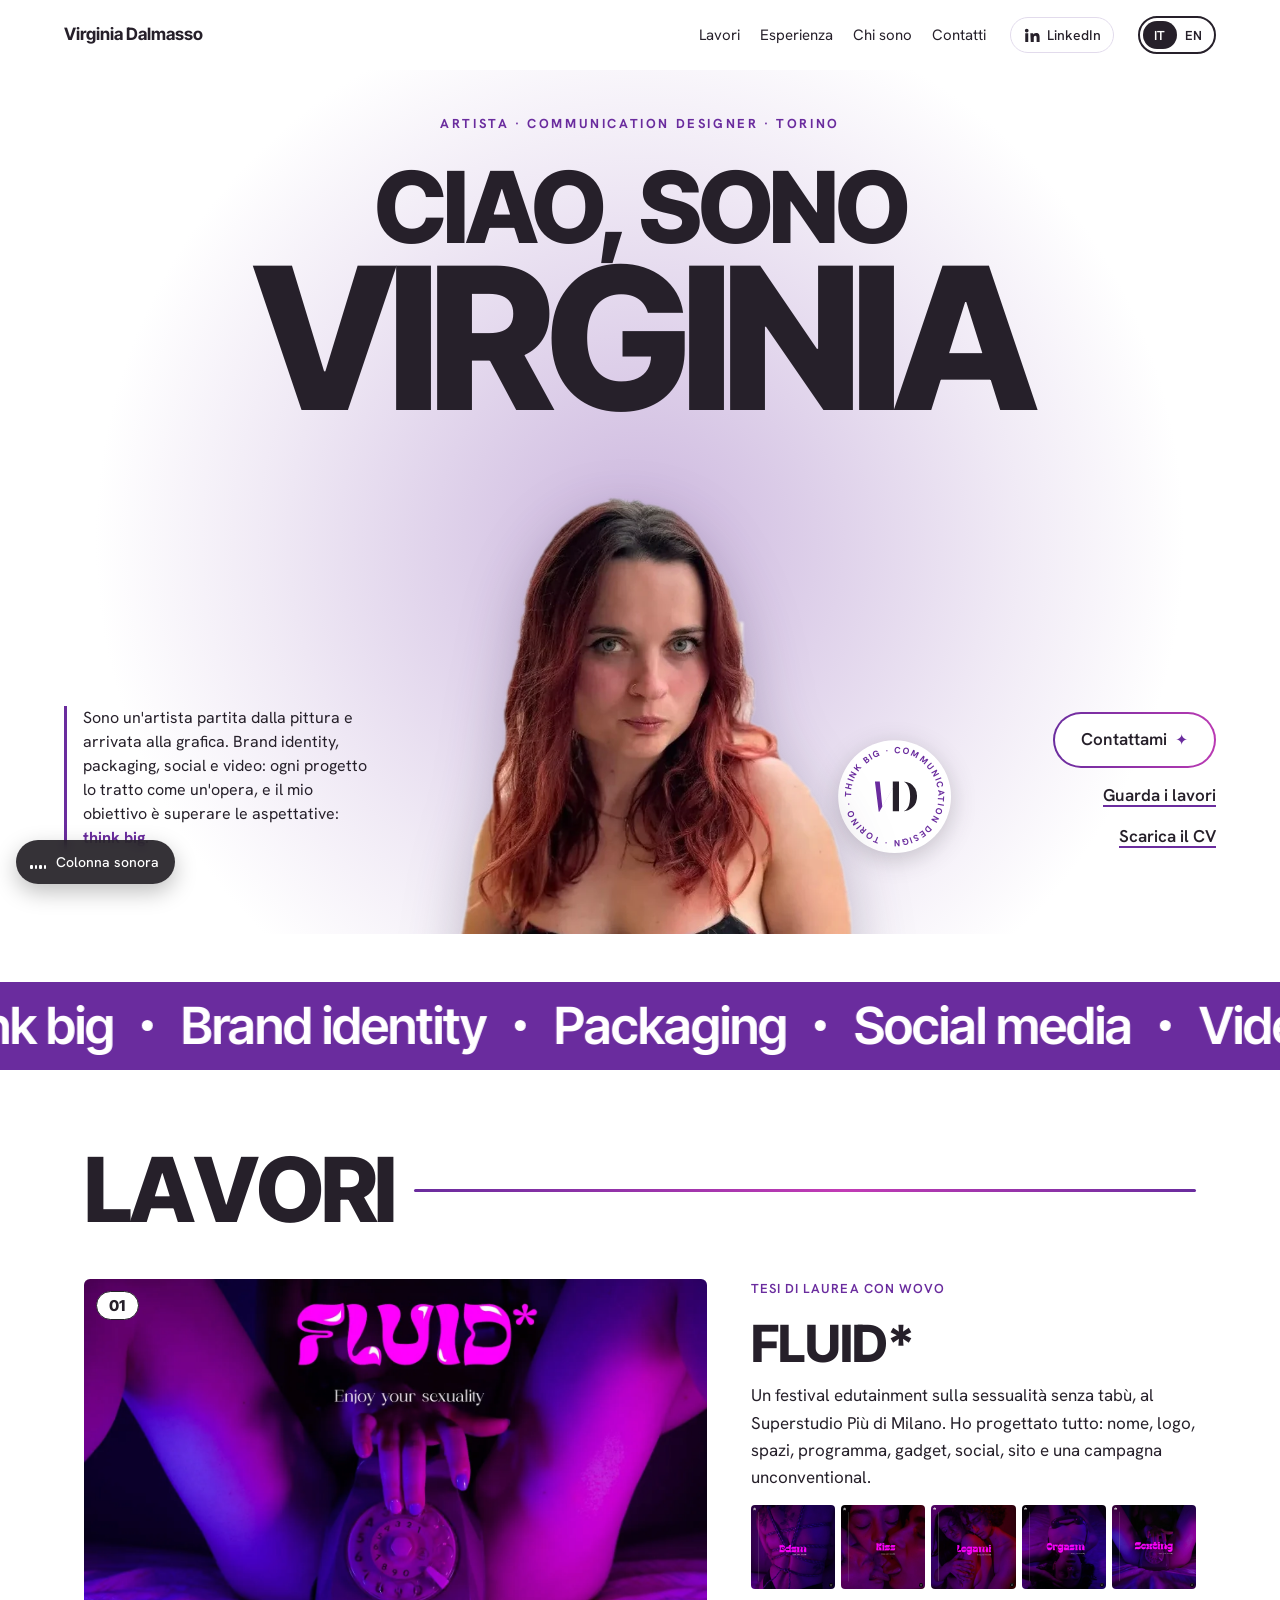
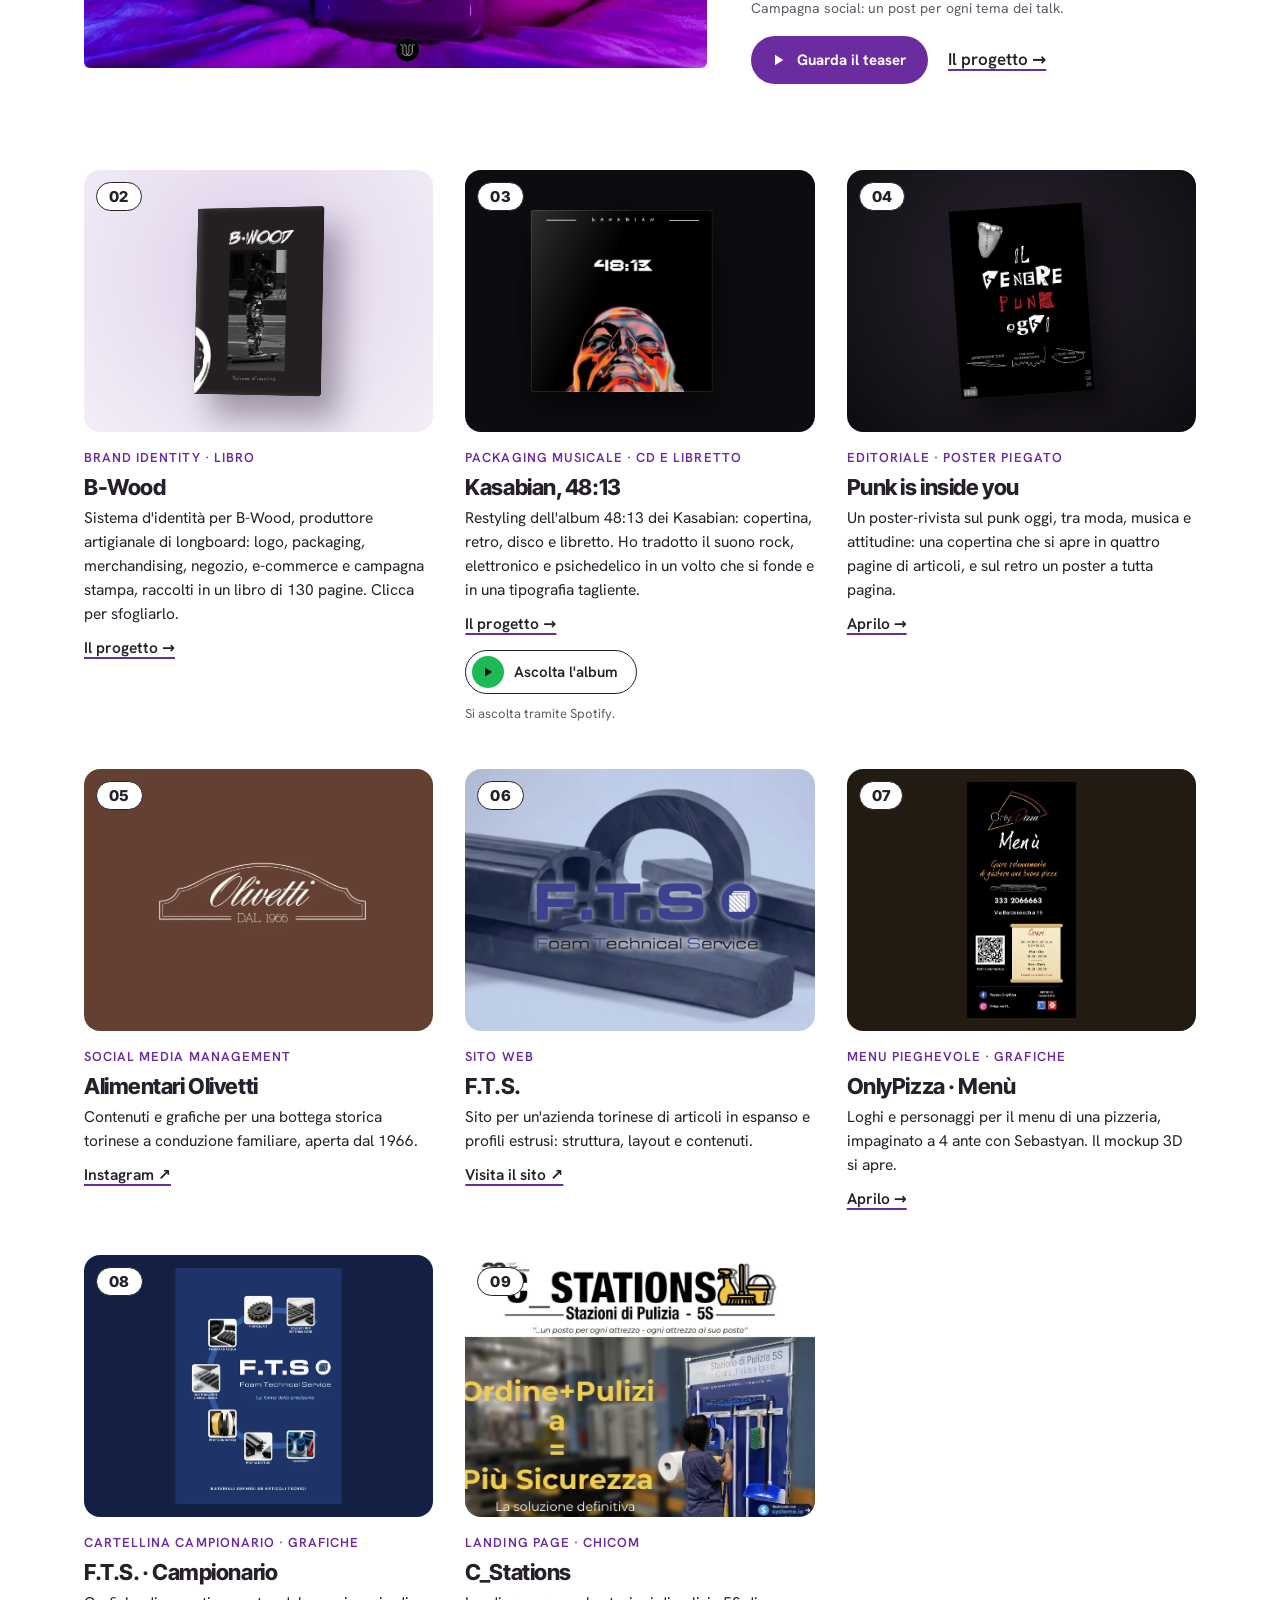
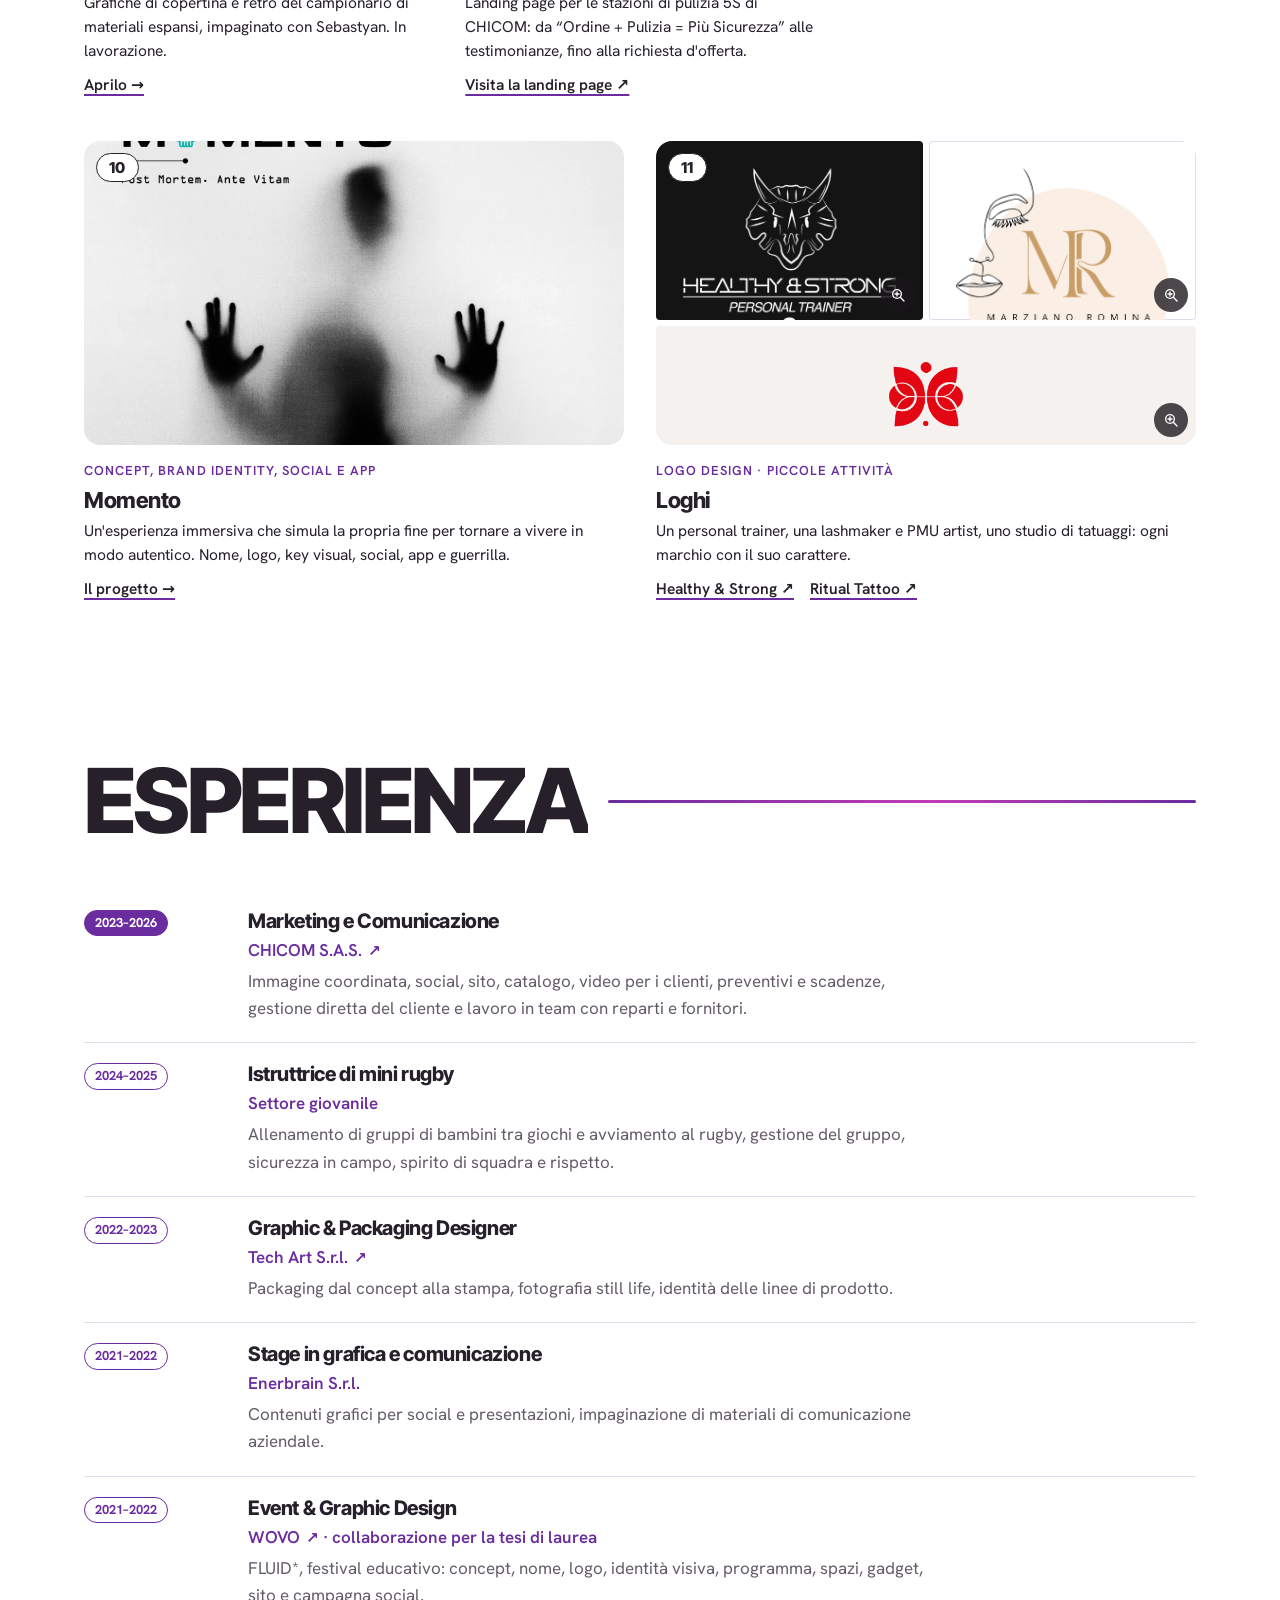
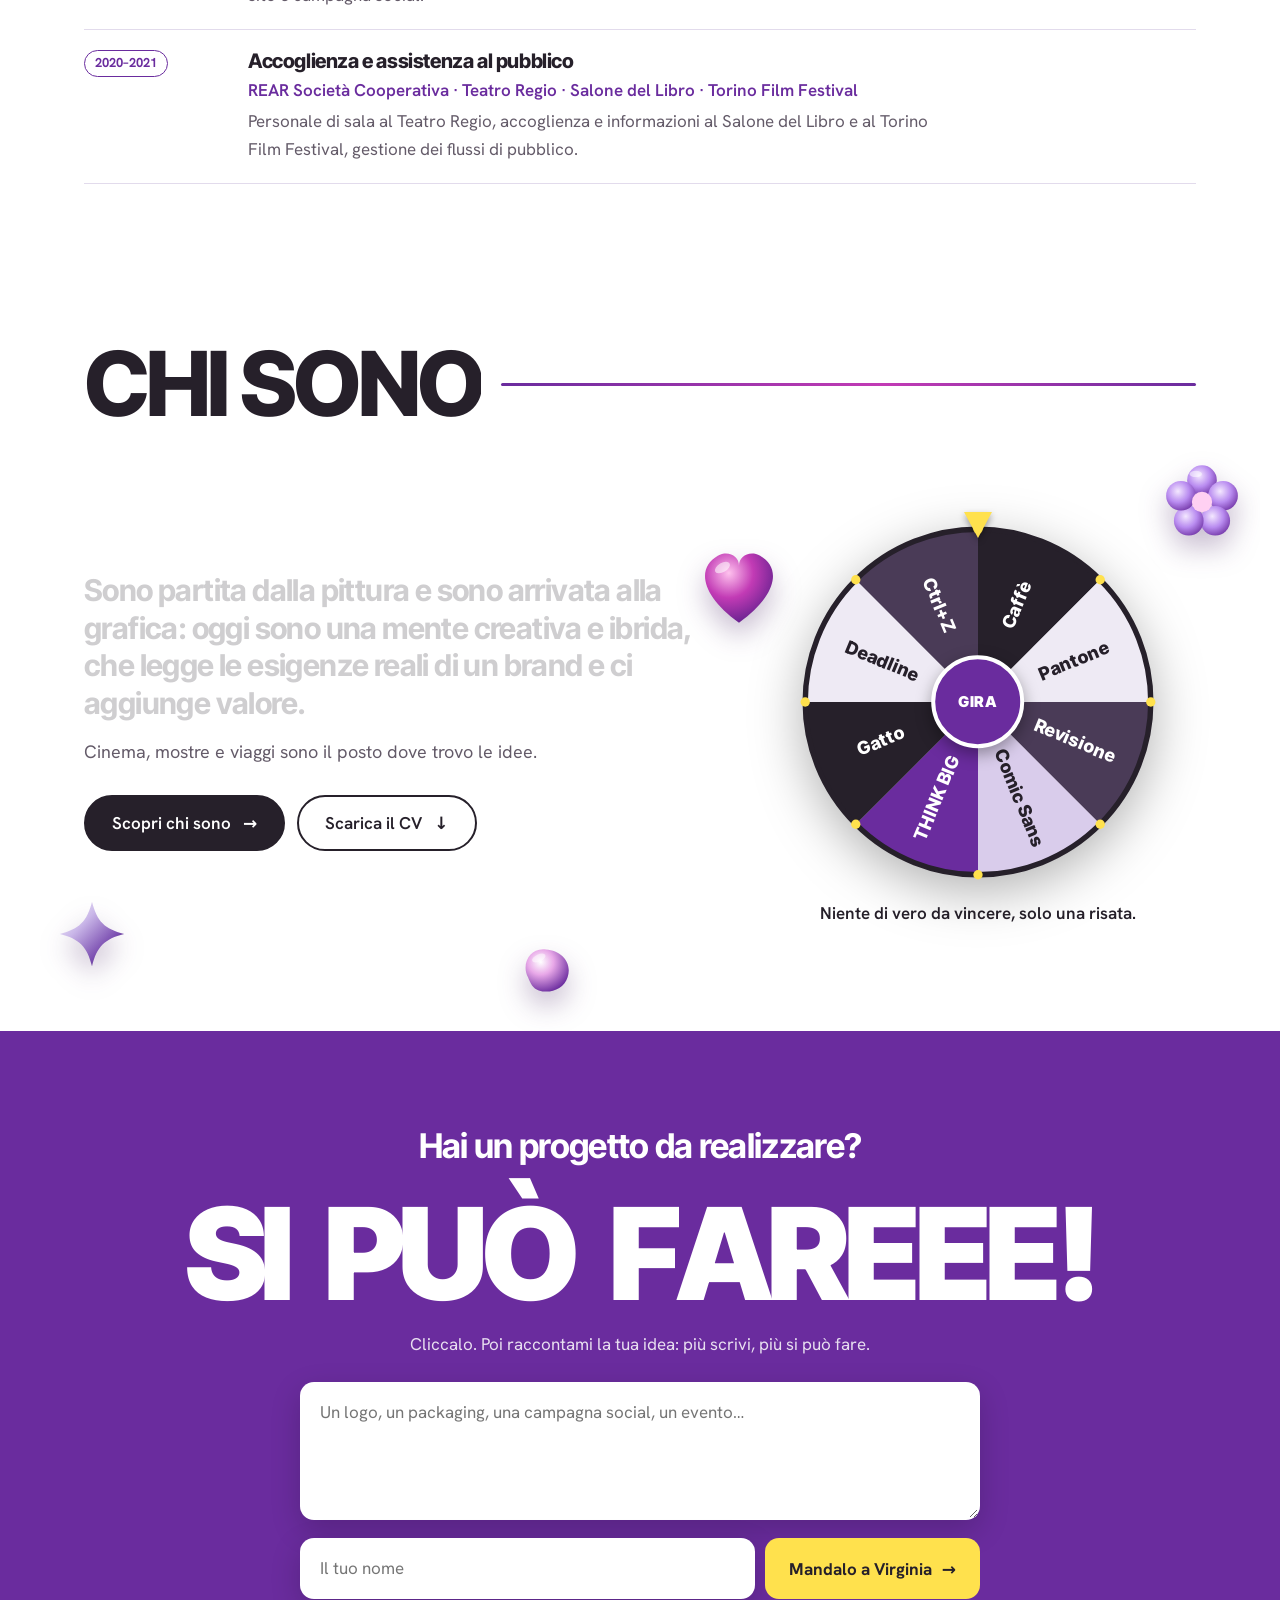
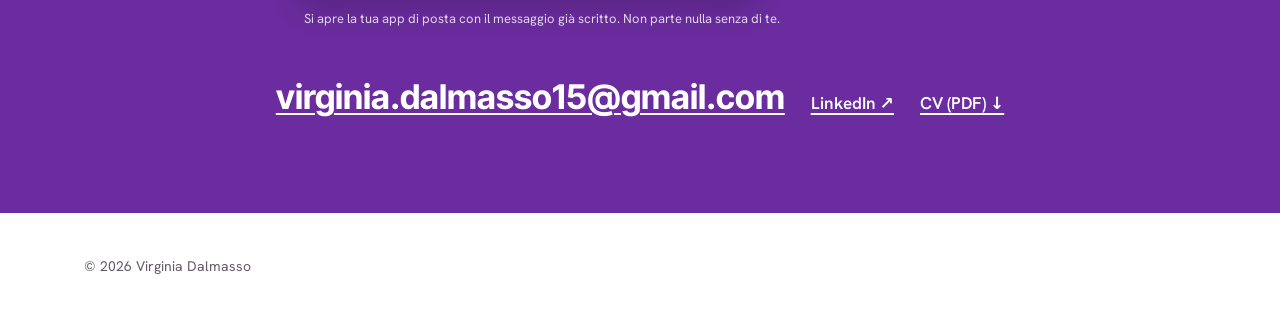
==== commit 7e28b192: "Hero ad artista: saluto gigante 'Ciao, sono Virginia' dietro il ritratto ritagliato Co-Authored-By: " ====
--- a/index.html
+++ b/index.html
@@ -1,4 +1,4 @@
-<!doctype html> <html lang="it" class="no-js"> <head> <meta charset="utf-8"> <meta name="google-site-verification" content="SBv0GIvomij9Hr-ApakNnwhufSbwst-hournCZHIsdA"> <meta name="viewport" content="width=device-width,initial-scale=1"> <title>Virginia Dalmasso · Communication Designer</title> <meta name="description" content="Virginia Dalmasso, communication designer a Torino. Brand identity, packaging, social media e video."> <link rel="canonical" href="https://profili-cv.github.io/virginia-dalmasso/"> <meta property="og:locale" content="it_IT"> <meta property="og:site_name" content="Virginia Dalmasso"> <script type="application/ld+json">{"@context": "https://schema.org", "@graph": [{"@type": "ProfilePage", "@id": "https://profili-cv.github.io/virginia-dalmasso/#page", "url": "https://profili-cv.github.io/virginia-dalmasso/", "name": "Virginia Dalmasso · Communication Designer", "inLanguage": ["it", "en"], "mainEntity": {"@id": "https://profili-cv.github.io/virginia-dalmasso/#person"}}, {"@type": "Person", "name": "Virginia Dalmasso", "jobTitle": "Communication Designer", "description": "Communication designer a Torino: brand identity, packaging, social media e video.", "email": "mailto:virginia.dalmasso15@gmail.com", "address": {"@type": "PostalAddress", "addressLocality": "Torino", "addressCountry": "IT"}, "alumniOf": {"@type": "CollegeOrUniversity", "name": "IAAD – Istituto d'Arte Applicata e Design"}, "knowsAbout": ["Communication design", "Brand identity", "Packaging design", "Social media", "Video editing", "Adobe Creative Cloud", "Graphic design"], "sameAs": ["https://www.linkedin.com/in/virginia-dalmasso-7b20ab218/"], "@id": "https://profili-cv.github.io/virginia-dalmasso/#person", "url": "https://profili-cv.github.io/virginia-dalmasso/", "image": "https://profili-cv.github.io/virginia-dalmasso/img/anteprima-2026.jpg"}, {"@type": "WebSite", "@id": "https://profili-cv.github.io/virginia-dalmasso/#site", "url": "https://profili-cv.github.io/virginia-dalmasso/", "name": "Virginia Dalmasso", "inLanguage": ["it", "en"], "author": {"@id": "https://profili-cv.github.io/virginia-dalmasso/#person"}}]}</script> <link rel="icon" href="favicon.svg?v=2" type="image/svg+xml"> <link rel="apple-touch-icon" href="img/apple-touch-icon.png"> <meta property="og:type" content="website"> <meta property="og:url" content="https://profili-cv.github.io/virginia-dalmasso/"> <meta property="og:title" content="Virginia Dalmasso · Communication Designer"> <meta property="og:description" content="Communication designer a Torino: brand identity, packaging, social media e video."> <meta property="og:image" content="https://profili-cv.github.io/virginia-dalmasso/img/anteprima-2026.jpg"> <meta property="og:image:width" content="1200"> <meta property="og:image:height" content="630"> <meta name="twitter:card" content="summary_large_image"> <link rel="preload" href="fonts/inter-tight.woff2" as="font" type="font/woff2" crossorigin> <link rel="stylesheet" href="style.css?v=59"><link rel="stylesheet" href="novita.css?v=1"> <script>try{sessionStorage.getItem("pl-seen")||document.documentElement.classList.add("pl-on")}catch(e){document.documentElement.classList.add("pl-on")}</script> </head> <body> <div class="preloader" aria-hidden="true"> <div class="pl-seal"> <svg class="pl-ring" viewBox="0 0 200 200"><defs><path id="pl-path" d="M100,100 m-82,0 a82,82 0 1,1 164,0 a82,82 0 1,1 -164,0"/></defs><text><textPath href="#pl-path" textLength="508" lengthAdjust="spacing">THINK BIG · COMMUNICATION DESIGN · TORINO ·</textPath></text></svg> <svg class="pl-track" viewBox="0 0 200 200"><circle cx="100" cy="100" r="64"/></svg> <img class="pl-mono pl-mono-light" src="img/vd-monogramma.svg" alt=""> <img class="pl-mono pl-mono-dark" src="img/vd-monogramma-negativo.svg" alt=""> </div> </div> <a class="skip" href="#lavori" data-en="Skip to work">Vai ai lavori</a> <header class="nav"> <a class="nav-name" href="#top">Virginia Dalmasso</a> <nav aria-label="Sezioni"> <a href="#lavori" data-en="Work">Lavori</a> <a href="#esperienza" data-en="Experience">Esperienza</a> <a href="#chi-sono" data-en="About">Chi sono</a> <a href="#contatti" data-en="Contact">Contatti</a> </nav> <a class="nav-in" href="https://www.linkedin.com/in/virginia-dalmasso-7b20ab218/" target="_blank" rel="noopener" aria-label="LinkedIn"><svg viewBox="0 0 24 24" width="18" height="18" aria-hidden="true"><path fill="currentColor" d="M4.98 3.5a2.5 2.5 0 1 1 0 5 2.5 2.5 0 0 1 0-5zM3 9.75h4v11.5H3zM9.75 9.75h3.8v1.6h.06c.53-1 1.83-2.05 3.77-2.05 4.03 0 4.77 2.6 4.77 6v5.95h-4v-5.27c0-1.26-.02-2.88-1.76-2.88-1.76 0-2.03 1.37-2.03 2.79v5.36h-4z"/></svg><span class="nav-in-text">LinkedIn</span></a> <button class="lang" type="button" id="lang" aria-label="Switch to English"><span class="lang-opt is-on">IT</span><span class="lang-opt">EN</span></button> </header> <main id="top"> <section class="hero"> <div class="cat-run" aria-hidden="true"><div class="cat-marks"></div><img class="cat" src="img/gatto.webp" alt=""></div> <div class="hero-text"> <p class="eyebrow" data-en="Communication Designer · Turin">Communication Designer · Torino</p> <h1><span>Virginia</span> <span>Dalmasso</span></h1> <p class="hero-lead"><span data-en="Four years of in-house experience turning marketing goals into visual identities, packaging, social content and video, from concept to print or launch. On every project my goal is to exceed expectations:">Quattro anni di esperienza in azienda a tradurre obiettivi di marketing in identità visive, packaging, contenuti social e video, dal concept alla stampa o alla pubblicazione. Per ogni progetto, il mio obiettivo è superare le aspettative:</span> <strong>think big</strong>.</p> <p class="hero-links"><a class="pill-grad" href="#contatti" data-en="Contact me">Contattami</a> <a href="#lavori" data-en="See the work">Guarda i lavori</a> <a href="cv-virginia-dalmasso.pdf" download data-en="Download CV">Scarica il CV</a> </p> </div> <div class="hero-photo"> <div class="pin-photo" id="pin-photo"> <span class="pin-tape" data-cursor="Stacca" data-cursor-en="Peel off" title="Trascina per staccare la foto"></span> <img class="portrait" src="img/ritratto.webp" alt="Virginia Dalmasso" width="808" height="904"> <canvas class="pin-draw" aria-label="Disegna sulla foto" data-en-label="Draw on the photo"></canvas> </div> <div class="pin-tools"> <span class="pin-hint" data-en="Draw on me ✎">Disegnami sopra ✎</span> <button type="button" class="pin-clear" data-en="Clear">Cancella</button> </div> <a class="seal" href="#contatti" aria-label="Contattami" data-en-label="Contact me"> <svg viewBox="0 0 200 200" width="100" height="100" aria-hidden="true" focusable="false"> <defs><path id="seal-path" d="M100,100 m-76,0 a76,76 0 1,1 152,0 a76,76 0 1,1 -152,0"/></defs> <circle cx="100" cy="100" r="98" class="seal-bg"/> <g class="seal-ring"><text><textPath href="#seal-path" startOffset="0" textLength="470" lengthAdjust="spacing">THINK BIG · COMMUNICATION DESIGN · TORINO ·</textPath></text></g> <image href="img/vd-monogramma.svg" x="56" y="69" width="88" height="62" class="seal-mono"/> </svg> </a> </div> </section> <div class="marquee marquee-vd" aria-hidden="true"> <div class="marquee-track"><span><b data-en="Think big">Think big</b><i class="dot"></i><b data-en="Brand identity">Brand identity</b><i class="dot"></i><b data-en="Packaging">Packaging</b><i class="dot"></i><b data-en="Social media">Social media</b><i class="dot"></i><b data-en="Video">Video</b><i class="dot"></i><b data-en="Events">Eventi</b><i class="dot"></i><b data-en="Web">Web</b><i class="dot"></i></span><span><b data-en="Think big">Think big</b><i class="dot"></i><b data-en="Brand identity">Brand identity</b><i class="dot"></i><b data-en="Packaging">Packaging</b><i class="dot"></i><b data-en="Social media">Social media</b><i class="dot"></i><b data-en="Video">Video</b><i class="dot"></i><b data-en="Events">Eventi</b><i class="dot"></i><b data-en="Web">Web</b><i class="dot"></i></span></div> </div> <section id="lavori" class="section"> <h2 data-en="Selected work">Lavori</h2> <article class="feature-fluid" id="fluid" data-fx="fluid"> <figure class="ph ph-cover ph-link"><a href="fluid.html" class="cover-link" data-cursor="Vedi progetto" data-cursor-en="View project"><img class="no-zoom" src="img/fluid-cover.webp" alt="Visual della campagna FLUID*, con il logo e il claim Enjoy your sexuality" data-en-alt="FLUID* campaign visual with the logo and the Enjoy your sexuality claim"><span class="cover-cta" data-en="Discover the project →">Scopri il progetto →</span></a></figure> <div class="ff-text"> <p class="kicker" data-en="Graduation thesis with WOVO">Tesi di laurea con WOVO</p> <h3>FLUID*</h3> <p data-en="An edutainment festival about sexuality without taboos, at Superstudio Più in Milan. I designed everything: name, logo, spaces, programme, gadgets, social media, website and an unconventional campaign.">Un festival edutainment sulla sessualità senza tabù, al Superstudio Più di Milano. Ho progettato tutto: nome, logo, spazi, programma, gadget, social, sito e una campagna unconventional.</p> <div class="posts-row ff-posts" aria-label="Campagna social" data-en-label="Social campaign"><button class="zoom" type="button" aria-label="Ingrandisci: post BDSM" data-en-label="Enlarge: BDSM post"><img src="img/fluid-post-bdsm.webp" alt="Post social FLUID*: BDSM" data-en-alt="FLUID* social post: BDSM" loading="lazy"></button><button class="zoom" type="button" aria-label="Ingrandisci: post Kiss" data-en-label="Enlarge: Kiss post"><img src="img/fluid-post-kiss.webp" alt="Post social FLUID*: Kiss" data-en-alt="FLUID* social post: Kiss" loading="lazy"></button><button class="zoom" type="button" aria-label="Ingrandisci: post Legami" data-en-label="Enlarge: Legami post"><img src="img/fluid-post-legami.webp" alt="Post social FLUID*: Legami" data-en-alt="FLUID* social post: Legami" loading="lazy"></button><button class="zoom" type="button" aria-label="Ingrandisci: post Orgasm" data-en-label="Enlarge: Orgasm post"><img src="img/fluid-post-orgasm.webp" alt="Post social FLUID*: Orgasm" data-en-alt="FLUID* social post: Orgasm" loading="lazy"></button><button class="zoom" type="button" aria-label="Ingrandisci: post Sexting" data-en-label="Enlarge: Sexting post"><img src="img/fluid-post-sexting.webp" alt="Post social FLUID*: Sexting" data-en-alt="FLUID* social post: Sexting" loading="lazy"></button></div> <p class="ff-caption" data-en="Social campaign: one post for each topic of the talks.">Campagna social: un post per ogni tema dei talk.</p> <p class="ff-actions"><button class="play-btn" type="button" data-cursor="Guarda" data-cursor-en="Watch" data-video-open aria-haspopup="dialog"><svg viewBox="0 0 24 24" width="18" height="18" aria-hidden="true"><path d="M8 5v14l11-7z" fill="currentColor"/></svg><span data-en="Watch the teaser">Guarda il teaser</span></button><a class="more-link" href="fluid.html" data-en="The project →">Il progetto →</a></p> </div> </article> <div class="cards"> <article id="bwood" data-fx="bwood" class="card-w"> <button class="cw-media book-stage" type="button" data-book-open aria-haspopup="dialog" data-cursor="Sfoglia" data-cursor-en="Flip through"> <span class="book3d" aria-hidden="true"> <span class="book-inside" style="background-image:url(img/bwood/inside.webp)"></span> <span class="book-cover" style="background-image:url(img/bwood/cover.webp)"></span> <span class="book-spine"></span> </span> <span class="sr-only" data-en="Flip through the B-Wood book">Sfoglia il libro di B-Wood</span> </button> <p class="kicker" data-en="Brand identity · book">Brand identity · libro</p> <h3><a href="bwood.html" class="title-link">B-Wood</a></h3> <p data-en="Identity system for B-Wood, a craft longboard maker: logo, packaging, merchandise, shop, e-commerce and print campaign, collected in a 130-page book. Click to flip through it.">Sistema d'identità per B-Wood, produttore artigianale di longboard: logo, packaging, merchandising, negozio, e-commerce e campagna stampa, raccolti in un libro di 130 pagine. Clicca per sfogliarlo.</p> <p class="cw-link"><a href="bwood.html" data-en="The project →">Il progetto →</a></p> </article> <article id="kasabian" data-fx="kasabian" class="card-w"> <button class="cw-media cd-stage" type="button" data-cd-open aria-haspopup="dialog" data-cursor="Apri" data-cursor-en="Open"> <span class="cd" aria-hidden="true"> <span class="cd-disc" style="background-image:url(img/kasabian/disc.webp)"></span> <span class="cd-case" style="background-image:url(img/kasabian/cover.webp)"></span> </span> <span class="sr-only" data-en="Open the Kasabian album images">Apri le immagini dell'album dei Kasabian</span> </button> <div class="cd-gallery" data-lb-group hidden><img src="img/kasabian/case.webp" alt="Custodia del CD con la nuova copertina" data-en-alt="CD case with the new cover" loading="lazy" decoding="async"><img src="img/kasabian/case-retro.webp" alt="Fronte e retro della custodia" data-en-alt="Front and back of the case" loading="lazy" decoding="async"><img src="img/kasabian/case-open.webp" alt="Custodia aperta con il disco" data-en-alt="Open case with the disc" loading="lazy" decoding="async"><img src="img/kasabian/cover-retro.webp" alt="Copertina e retro stesi" data-en-alt="Cover and back laid flat" loading="lazy" decoding="async"><img src="img/kasabian/tracklist.webp" alt="Libretto: la tracklist" data-en-alt="Booklet: the tracklist" loading="lazy" decoding="async"><img src="img/kasabian/libretto.webp" alt="Libretto aperto" data-en-alt="Open booklet" loading="lazy" decoding="async"><img src="img/kasabian/originale.webp" alt="La copertina originale, rosa" data-en-alt="The original pink cover" loading="lazy" decoding="async"></div> <p class="kicker" data-en="Music packaging · CD and booklet">Packaging musicale · CD e libretto</p> <h3><a href="kasabian.html" class="title-link" data-en="Kasabian, 48:13">Kasabian, 48:13</a></h3> <p data-en="Restyling of the Kasabian album 48:13: cover, back, disc and booklet. I turned rock, electronic and psychedelic sound into a melting face and sharp lettering.">Restyling dell'album 48:13 dei Kasabian: copertina, retro, disco e libretto. Ho tradotto il suono rock, elettronico e psichedelico in un volto che si fonde e in una tipografia tagliente.</p> <p class="cw-link"><a href="kasabian.html" data-en="The project →">Il progetto →</a></p> <div class="listen" data-listen="0YEIhLHs5kP5CpU7HBBRL6"> <button class="listen-btn" type="button" aria-expanded="false" aria-controls="listen-player"> <span class="listen-ico" aria-hidden="true"><svg viewBox="0 0 24 24" width="14" height="14"><path class="i-play" fill="currentColor" d="M7 4.5v15l12-7.5z"/><path class="i-close" fill="currentColor" d="M6 6h12v12H6z"/></svg></span> <span class="l-open" data-en="Listen to the album">Ascolta l'album</span><span class="l-close" data-en="Close the player">Chiudi il player</span> </button> <p class="listen-note" data-en="Plays through Spotify.">Si ascolta tramite Spotify.</p> <div class="listen-player" id="listen-player" hidden></div> </div> </article> <article id="punk" data-fx="punk" class="card-w"> <a class="cw-media poster-stage" href="poster.html" data-cursor="Apri" data-cursor-en="Open"> <span class="ps-fold" aria-hidden="true"><span class="ps-front" style="background-image:url(img/poster/cover.webp)"></span></span> <span class="sr-only" data-en="Open the Punk poster">Apri il poster Punk</span> </a> <p class="kicker" data-en="Editorial · folded poster">Editoriale · poster piegato</p> <h3><a href="poster.html" class="title-link" data-en="Punk is inside you">Punk is inside you</a></h3> <p data-en="A poster-magazine on punk today, between fashion, music and attitude: a cover that unfolds into four pages of articles, and a full-size poster on the back.">Un poster-rivista sul punk oggi, tra moda, musica e attitudine: una copertina che si apre in quattro pagine di articoli, e sul retro un poster a tutta pagina.</p> <p class="cw-link"><a href="poster.html" data-en="Unfold it →">Aprilo →</a></p> </article> <article id="olivetti" data-fx="olivetti" class="card-w"> <div class="cw-media"><img src="img/olivetti.webp" data-full="img/olivetti-post.webp" alt="Post Instagram di Alimentari Olivetti con il logo del negozio, dal 1966" data-en-alt="Alimentari Olivetti Instagram post with the shop logo, since 1966" loading="lazy"></div> <p class="kicker">Social media management</p> <h3>Alimentari Olivetti</h3> <p data-en="Content and graphics for a historic family-run grocery in Turin, open since 1966.">Contenuti e grafiche per una bottega storica torinese a conduzione familiare, aperta dal 1966.</p> <p class="cw-link"><a href="https://www.instagram.com/alimentari.olivetti/" target="_blank" rel="noopener">Instagram ↗</a></p> </article> <article id="fts" data-fx="fts" class="card-w"> <div class="cw-media"><img src="img/fts.webp" alt="Sito web di F.T.S." data-en-alt="F.T.S. website" loading="lazy"></div> <p class="kicker" data-en="Website">Sito web</p> <h3>F.T.S.</h3> <p data-en="Website for a Turin company that makes foam products and extruded profiles: structure, layout and content.">Sito per un'azienda torinese di articoli in espanso e profili estrusi: struttura, layout e contenuti.</p> <p class="cw-link"><a href="https://ftsto.it/" target="_blank" rel="noopener" data-en="Visit the site ↗">Visita il sito ↗</a></p> </article> <article id="onlypizza" data-fx="onlypizza" class="card-w"><a class="cw-media" href="pieghevoli.html#pizzeria" data-cursor="Apri" data-cursor-en="Open"><img src="img/pieghevoli/card-pz.webp" alt="Copertina del menu pieghevole OnlyPizza, nera con testi arancioni" data-en-alt="Cover of the OnlyPizza folding menu, black with orange text" loading="lazy"></a><p class="kicker" data-en="Folding menu · graphics">Menu pieghevole · grafiche</p><h3><a href="pieghevoli.html#pizzeria" class="title-link">OnlyPizza · Menù</a></h3><p data-en="Logos and characters for a pizzeria menu, laid out in 4 panels with Sebastyan. The 3D mockup opens.">Loghi e personaggi per il menu di una pizzeria, impaginato a 4 ante con Sebastyan. Il mockup 3D si apre.</p><p class="cw-link"><a href="pieghevoli.html#pizzeria" data-en="Open the folder →">Aprilo →</a></p></article> <article id="fts-campionario" data-fx="fts-campionario" class="card-w"><a class="cw-media" href="pieghevoli.html#fts" data-cursor="Apri" data-cursor-en="Open"><img src="img/pieghevoli/card-fts.webp" alt="Copertina del catalogo F.T.S., blu con le famiglie di prodotto attorno a un anello" data-en-alt="Cover of the F.T.S. catalogue, blue with product families around a ring" loading="lazy"></a><p class="kicker" data-en="Sample folder · graphics">Cartellina campionario · grafiche</p><h3><a href="pieghevoli.html#fts" class="title-link">F.T.S. · Campionario</a></h3><p data-en="Cover and back graphics for the foam materials sample folder, laid out with Sebastyan. In progress.">Grafiche di copertina e retro del campionario di materiali espansi, impaginato con Sebastyan. In lavorazione.</p><p class="cw-link"><a href="pieghevoli.html#fts" data-en="Open the folder →">Aprilo →</a></p></article> <article id="cstations" data-fx="cstations" class="card-w"> <a class="cw-media" href="https://www.chicomfactory.com/" target="_blank" rel="noopener" data-cursor="Visita" data-cursor-en="Visit"><img class="no-zoom" src="img/chicom-landing.webp" alt="Landing page C_Stations di CHICOM: Ordine più Pulizia uguale Più Sicurezza" data-en-alt="CHICOM C_Stations landing page: Order plus Cleaning equals More Safety" loading="lazy"></a> <p class="kicker">Landing page · CHICOM</p> <h3>C_Stations</h3> <p data-en="Landing page for CHICOM's 5S cleaning stations: from “Order + Cleaning = More Safety” to testimonials and the request for a quote.">Landing page per le stazioni di pulizia 5S di CHICOM: da “Ordine + Pulizia = Più Sicurezza” alle testimonianze, fino alla richiesta d'offerta.</p> <p class="cw-link"><a href="https://www.chicomfactory.com/" target="_blank" rel="noopener" data-en="Visit the landing page ↗">Visita la landing page ↗</a></p> </article> <article id="momento" data-fx="momento" class="card-w half"> <a class="cw-media ph-link mo-media" href="momento.html" data-cursor="Vedi progetto" data-cursor-en="View project"><img class="no-zoom" src="img/momento.webp" alt="Key visual di MOMENTO: una figura sfocata dietro un vetro, con il logo" data-en-alt="MOMENTO key visual: a blurred figure behind glass, with the logo" loading="lazy"><span class="mo-veil" aria-hidden="true"><svg class="mo-skull" viewBox="0 0 120 140"><path d="M32 100C16 93 9 79 9 60 9 30 32 9 60 9s51 21 51 51c0 19-7 33-23 40v26c0 4-3 7-7 7H39c-4 0-7-3-7-7z" fill="none" stroke="currentColor" stroke-width="11" stroke-linejoin="round"/><path d="M53 112v21M67 112v21" stroke="currentColor" stroke-width="9" stroke-linecap="round"/><circle cx="40" cy="64" r="12" fill="none" stroke="currentColor" stroke-width="9"/><circle cx="80" cy="64" r="12" fill="none" stroke="currentColor" stroke-width="9"/></svg><span class="mo-tag">Post Mortem. Ante Vitam</span></span></a> <p class="kicker" data-en="Concept, brand identity, social and app">Concept, brand identity, social e app</p> <h3><a href="momento.html" class="title-link">Momento</a></h3> <p data-en="An immersive experience that simulates your own end so you can go back to living authentically. Name, logo, key visual, social, app and guerrilla.">Un'esperienza immersiva che simula la propria fine per tornare a vivere in modo autentico. Nome, logo, key visual, social, app e guerrilla.</p> <p class="cw-link"><a href="momento.html" data-en="The project →">Il progetto →</a></p> </article> <article id="loghi" data-fx="loghi" class="card-w half"> <div class="cw-media logos-mini"> <span class="lm tile-dark"><img src="img/logo-healthy-strong.webp" alt="Logo Healthy &amp; Strong" loading="lazy"><span class="lm-zoom" aria-hidden="true"><svg viewBox="0 0 24 24" width="16" height="16"><circle cx="10.5" cy="10.5" r="6.5" fill="none" stroke="currentColor" stroke-width="2"/><path d="M15.5 15.5L21 21M10.5 7.5v6M7.5 10.5h6" stroke="currentColor" stroke-width="2" stroke-linecap="round"/></svg></span></span> <span class="lm tile-cream"><img src="img/logo-marziano-romina.webp" alt="Logo Marziano Romina" loading="lazy"><span class="lm-zoom" aria-hidden="true"><svg viewBox="0 0 24 24" width="16" height="16"><circle cx="10.5" cy="10.5" r="6.5" fill="none" stroke="currentColor" stroke-width="2"/><path d="M15.5 15.5L21 21M10.5 7.5v6M7.5 10.5h6" stroke="currentColor" stroke-width="2" stroke-linecap="round"/></svg></span></span> <span class="lm tile-light lm-wide"><img src="img/logo-ritual-tattoo.webp" alt="Logo Ritual Tattoo" loading="lazy"><span class="lm-zoom" aria-hidden="true"><svg viewBox="0 0 24 24" width="16" height="16"><circle cx="10.5" cy="10.5" r="6.5" fill="none" stroke="currentColor" stroke-width="2"/><path d="M15.5 15.5L21 21M10.5 7.5v6M7.5 10.5h6" stroke="currentColor" stroke-width="2" stroke-linecap="round"/></svg></span></span> </div> <p class="kicker" data-en="Logo design · small businesses">Logo design · piccole attività</p> <h3 data-en="Logos">Loghi</h3> <p data-en="A personal trainer, a lash maker and PMU artist, a tattoo studio: each mark has its own character.">Un personal trainer, una lashmaker e PMU artist, uno studio di tatuaggi: ogni marchio con il suo carattere.</p> <p class="cw-link"><a href="https://www.instagram.com/_healthystrong_/" target="_blank" rel="noopener">Healthy &amp; Strong ↗</a> <a href="https://www.instagram.com/_ritual.tattoo_/" target="_blank" rel="noopener">Ritual Tattoo ↗</a></p> </article> </div> </section> <section id="esperienza" class="section"> <h2 data-en="Experience">Esperienza</h2> <ol class="timeline"> <li> <span class="years now">2023–2026</span> <div> <h3 data-en="Marketing and communication">Marketing e Comunicazione</h3> <p class="org"><a class="org-link" href="https://www.chicomvisual.com/" target="_blank" rel="noopener">CHICOM S.A.S. <span class="arr" aria-hidden="true">↗</span></a></p> <p class="hl-p"><span class="hl" data-en="Corporate identity, social media, website, catalogue, video for clients, quotes and deadlines, direct client management and teamwork with departments and suppliers.">Immagine coordinata, social, sito, catalogo, video per i clienti, preventivi e scadenze, gestione diretta del cliente e lavoro in team con reparti e fornitori.</span></p> </div> </li> <li> <span class="years">2024–2025</span> <div> <h3 data-en="Mini rugby coach">Istruttrice di mini rugby</h3> <p class="org" data-en="Youth section">Settore giovanile</p> <p class="hl-p"><span class="hl" data-en="Training groups of children through games and rugby basics, group management, safety on the pitch, team spirit and respect.">Allenamento di gruppi di bambini tra giochi e avviamento al rugby, gestione del gruppo, sicurezza in campo, spirito di squadra e rispetto.</span></p> </div> </li> <li> <span class="years">2022–2023</span> <div> <h3>Graphic &amp; Packaging Designer</h3> <p class="org"><a class="org-link" href="https://techartzone.com/" target="_blank" rel="noopener">Tech Art S.r.l. <span class="arr" aria-hidden="true">↗</span></a></p> <p class="hl-p"><span class="hl" data-en="Packaging from concept to print, still-life photography, product line identities.">Packaging dal concept alla stampa, fotografia still life, identità delle linee di prodotto.</span></p> </div> </li> <li> <span class="years">2021–2022</span> <div> <h3 data-en="Graphic and communication internship">Stage in grafica e comunicazione</h3> <p class="org">Enerbrain S.r.l.</p> <p class="hl-p"><span class="hl" data-en="Graphic content for social media and presentations, layout of company communication materials.">Contenuti grafici per social e presentazioni, impaginazione di materiali di comunicazione aziendale.</span></p> </div> </li> <li> <span class="years">2021–2022</span> <div> <h3>Event &amp; Graphic Design</h3> <p class="org"><a class="org-link" href="https://wovostore.com/" target="_blank" rel="noopener">WOVO <span class="arr" aria-hidden="true">↗</span></a> · <span data-en="graduation thesis collaboration">collaborazione per la tesi di laurea</span></p> <p class="hl-p"><span class="hl" data-en="FLUID*, an educational festival: concept, name, logo, visual identity, programme, venues, gadgets, website and social campaign.">FLUID*, festival educativo: concept, nome, logo, identità visiva, programma, spazi, gadget, sito e campagna social.</span></p> </div> </li> <li> <span class="years">2020–2021</span> <div> <h3 data-en="Front of house and visitor assistance">Accoglienza e assistenza al pubblico</h3> <p class="org">REAR Società Cooperativa · Teatro Regio · Salone del Libro · Torino Film Festival</p> <p class="hl-p"><span class="hl" data-en="Usher at Teatro Regio, visitor welcome and information at the Book Fair and the Film Festival, crowd flow management.">Personale di sala al Teatro Regio, accoglienza e informazioni al Salone del Libro e al Torino Film Festival, gestione dei flussi di pubblico.</span></p> </div> </li> </ol> </section> <section id="chi-sono" class="section about"><div class="floaties" aria-hidden="true">
+<!doctype html> <html lang="it" class="no-js"> <head> <meta charset="utf-8"> <meta name="google-site-verification" content="SBv0GIvomij9Hr-ApakNnwhufSbwst-hournCZHIsdA"> <meta name="viewport" content="width=device-width,initial-scale=1"> <title>Virginia Dalmasso · Communication Designer</title> <meta name="description" content="Virginia Dalmasso, communication designer a Torino. Brand identity, packaging, social media e video."> <link rel="canonical" href="https://profili-cv.github.io/virginia-dalmasso/"> <meta property="og:locale" content="it_IT"> <meta property="og:site_name" content="Virginia Dalmasso"> <script type="application/ld+json">{"@context": "https://schema.org", "@graph": [{"@type": "ProfilePage", "@id": "https://profili-cv.github.io/virginia-dalmasso/#page", "url": "https://profili-cv.github.io/virginia-dalmasso/", "name": "Virginia Dalmasso · Communication Designer", "inLanguage": ["it", "en"], "mainEntity": {"@id": "https://profili-cv.github.io/virginia-dalmasso/#person"}}, {"@type": "Person", "name": "Virginia Dalmasso", "jobTitle": "Communication Designer", "description": "Communication designer a Torino: brand identity, packaging, social media e video.", "email": "mailto:virginia.dalmasso15@gmail.com", "address": {"@type": "PostalAddress", "addressLocality": "Torino", "addressCountry": "IT"}, "alumniOf": {"@type": "CollegeOrUniversity", "name": "IAAD – Istituto d'Arte Applicata e Design"}, "knowsAbout": ["Communication design", "Brand identity", "Packaging design", "Social media", "Video editing", "Adobe Creative Cloud", "Graphic design"], "sameAs": ["https://www.linkedin.com/in/virginia-dalmasso-7b20ab218/"], "@id": "https://profili-cv.github.io/virginia-dalmasso/#person", "url": "https://profili-cv.github.io/virginia-dalmasso/", "image": "https://profili-cv.github.io/virginia-dalmasso/img/anteprima-2026.jpg"}, {"@type": "WebSite", "@id": "https://profili-cv.github.io/virginia-dalmasso/#site", "url": "https://profili-cv.github.io/virginia-dalmasso/", "name": "Virginia Dalmasso", "inLanguage": ["it", "en"], "author": {"@id": "https://profili-cv.github.io/virginia-dalmasso/#person"}}]}</script> <link rel="icon" href="favicon.svg?v=2" type="image/svg+xml"> <link rel="apple-touch-icon" href="img/apple-touch-icon.png"> <meta property="og:type" content="website"> <meta property="og:url" content="https://profili-cv.github.io/virginia-dalmasso/"> <meta property="og:title" content="Virginia Dalmasso · Communication Designer"> <meta property="og:description" content="Communication designer a Torino: brand identity, packaging, social media e video."> <meta property="og:image" content="https://profili-cv.github.io/virginia-dalmasso/img/anteprima-2026.jpg"> <meta property="og:image:width" content="1200"> <meta property="og:image:height" content="630"> <meta name="twitter:card" content="summary_large_image"> <link rel="preload" href="fonts/inter-tight.woff2" as="font" type="font/woff2" crossorigin> <link rel="stylesheet" href="style.css?v=59"><link rel="stylesheet" href="novita.css?v=2"> <script>try{sessionStorage.getItem("pl-seen")||document.documentElement.classList.add("pl-on")}catch(e){document.documentElement.classList.add("pl-on")}</script> </head> <body> <div class="preloader" aria-hidden="true"> <div class="pl-seal"> <svg class="pl-ring" viewBox="0 0 200 200"><defs><path id="pl-path" d="M100,100 m-82,0 a82,82 0 1,1 164,0 a82,82 0 1,1 -164,0"/></defs><text><textPath href="#pl-path" textLength="508" lengthAdjust="spacing">THINK BIG · COMMUNICATION DESIGN · TORINO ·</textPath></text></svg> <svg class="pl-track" viewBox="0 0 200 200"><circle cx="100" cy="100" r="64"/></svg> <img class="pl-mono pl-mono-light" src="img/vd-monogramma.svg" alt=""> <img class="pl-mono pl-mono-dark" src="img/vd-monogramma-negativo.svg" alt=""> </div> </div> <a class="skip" href="#lavori" data-en="Skip to work">Vai ai lavori</a> <header class="nav"> <a class="nav-name" href="#top">Virginia Dalmasso</a> <nav aria-label="Sezioni"> <a href="#lavori" data-en="Work">Lavori</a> <a href="#esperienza" data-en="Experience">Esperienza</a> <a href="#chi-sono" data-en="About">Chi sono</a> <a href="#contatti" data-en="Contact">Contatti</a> </nav> <a class="nav-in" href="https://www.linkedin.com/in/virginia-dalmasso-7b20ab218/" target="_blank" rel="noopener" aria-label="LinkedIn"><svg viewBox="0 0 24 24" width="18" height="18" aria-hidden="true"><path fill="currentColor" d="M4.98 3.5a2.5 2.5 0 1 1 0 5 2.5 2.5 0 0 1 0-5zM3 9.75h4v11.5H3zM9.75 9.75h3.8v1.6h.06c.53-1 1.83-2.05 3.77-2.05 4.03 0 4.77 2.6 4.77 6v5.95h-4v-5.27c0-1.26-.02-2.88-1.76-2.88-1.76 0-2.03 1.37-2.03 2.79v5.36h-4z"/></svg><span class="nav-in-text">LinkedIn</span></a> <button class="lang" type="button" id="lang" aria-label="Switch to English"><span class="lang-opt is-on">IT</span><span class="lang-opt">EN</span></button> </header> <main id="top"> <section class="hero"> <div class="cat-run" aria-hidden="true"><div class="cat-marks"></div><img class="cat" src="img/gatto.webp" alt=""></div> <div class="hero-text"> <p class="eyebrow" data-en="Artist · Communication Designer · Turin">Artista · Communication Designer · Torino</p> <h1><span data-en="Hi, I'm">Ciao, sono</span><span>Virginia</span><span class="sr-only"> Dalmasso</span></h1> <p class="hero-lead"><span data-en="I'm an artist who started from painting and ended up in design. Brand identity, packaging, social and video: I treat every project like a piece of art, and my goal is to exceed expectations:">Sono un'artista partita dalla pittura e arrivata alla grafica. Brand identity, packaging, social e video: ogni progetto lo tratto come un'opera, e il mio obiettivo è superare le aspettative:</span> <strong>think big</strong>.</p> <p class="hero-links"><a class="pill-grad" href="#contatti" data-en="Contact me">Contattami</a> <a href="#lavori" data-en="See the work">Guarda i lavori</a> <a href="cv-virginia-dalmasso.pdf" download data-en="Download CV">Scarica il CV</a> </p> </div> <div class="hero-photo"> <div class="pin-photo" id="pin-photo"> <span class="pin-tape" data-cursor="Stacca" data-cursor-en="Peel off" title="Trascina per staccare la foto"></span> <img class="portrait" src="img/ritratto-cut.webp" alt="Virginia Dalmasso" width="808" height="904"> <canvas class="pin-draw" aria-label="Disegna sulla foto" data-en-label="Draw on the photo"></canvas> </div> <div class="pin-tools"> <span class="pin-hint" data-en="Draw on me ✎">Disegnami sopra ✎</span> <button type="button" class="pin-clear" data-en="Clear">Cancella</button> </div> <a class="seal" href="#contatti" aria-label="Contattami" data-en-label="Contact me"> <svg viewBox="0 0 200 200" width="100" height="100" aria-hidden="true" focusable="false"> <defs><path id="seal-path" d="M100,100 m-76,0 a76,76 0 1,1 152,0 a76,76 0 1,1 -152,0"/></defs> <circle cx="100" cy="100" r="98" class="seal-bg"/> <g class="seal-ring"><text><textPath href="#seal-path" startOffset="0" textLength="470" lengthAdjust="spacing">THINK BIG · COMMUNICATION DESIGN · TORINO ·</textPath></text></g> <image href="img/vd-monogramma.svg" x="56" y="69" width="88" height="62" class="seal-mono"/> </svg> </a> </div> </section> <div class="marquee marquee-vd" aria-hidden="true"> <div class="marquee-track"><span><b data-en="Think big">Think big</b><i class="dot"></i><b data-en="Brand identity">Brand identity</b><i class="dot"></i><b data-en="Packaging">Packaging</b><i class="dot"></i><b data-en="Social media">Social media</b><i class="dot"></i><b data-en="Video">Video</b><i class="dot"></i><b data-en="Events">Eventi</b><i class="dot"></i><b data-en="Web">Web</b><i class="dot"></i></span><span><b data-en="Think big">Think big</b><i class="dot"></i><b data-en="Brand identity">Brand identity</b><i class="dot"></i><b data-en="Packaging">Packaging</b><i class="dot"></i><b data-en="Social media">Social media</b><i class="dot"></i><b data-en="Video">Video</b><i class="dot"></i><b data-en="Events">Eventi</b><i class="dot"></i><b data-en="Web">Web</b><i class="dot"></i></span></div> </div> <section id="lavori" class="section"> <h2 data-en="Selected work">Lavori</h2> <article class="feature-fluid" id="fluid" data-fx="fluid"> <figure class="ph ph-cover ph-link"><a href="fluid.html" class="cover-link" data-cursor="Vedi progetto" data-cursor-en="View project"><img class="no-zoom" src="img/fluid-cover.webp" alt="Visual della campagna FLUID*, con il logo e il claim Enjoy your sexuality" data-en-alt="FLUID* campaign visual with the logo and the Enjoy your sexuality claim"><span class="cover-cta" data-en="Discover the project →">Scopri il progetto →</span></a></figure> <div class="ff-text"> <p class="kicker" data-en="Graduation thesis with WOVO">Tesi di laurea con WOVO</p> <h3>FLUID*</h3> <p data-en="An edutainment festival about sexuality without taboos, at Superstudio Più in Milan. I designed everything: name, logo, spaces, programme, gadgets, social media, website and an unconventional campaign.">Un festival edutainment sulla sessualità senza tabù, al Superstudio Più di Milano. Ho progettato tutto: nome, logo, spazi, programma, gadget, social, sito e una campagna unconventional.</p> <div class="posts-row ff-posts" aria-label="Campagna social" data-en-label="Social campaign"><button class="zoom" type="button" aria-label="Ingrandisci: post BDSM" data-en-label="Enlarge: BDSM post"><img src="img/fluid-post-bdsm.webp" alt="Post social FLUID*: BDSM" data-en-alt="FLUID* social post: BDSM" loading="lazy"></button><button class="zoom" type="button" aria-label="Ingrandisci: post Kiss" data-en-label="Enlarge: Kiss post"><img src="img/fluid-post-kiss.webp" alt="Post social FLUID*: Kiss" data-en-alt="FLUID* social post: Kiss" loading="lazy"></button><button class="zoom" type="button" aria-label="Ingrandisci: post Legami" data-en-label="Enlarge: Legami post"><img src="img/fluid-post-legami.webp" alt="Post social FLUID*: Legami" data-en-alt="FLUID* social post: Legami" loading="lazy"></button><button class="zoom" type="button" aria-label="Ingrandisci: post Orgasm" data-en-label="Enlarge: Orgasm post"><img src="img/fluid-post-orgasm.webp" alt="Post social FLUID*: Orgasm" data-en-alt="FLUID* social post: Orgasm" loading="lazy"></button><button class="zoom" type="button" aria-label="Ingrandisci: post Sexting" data-en-label="Enlarge: Sexting post"><img src="img/fluid-post-sexting.webp" alt="Post social FLUID*: Sexting" data-en-alt="FLUID* social post: Sexting" loading="lazy"></button></div> <p class="ff-caption" data-en="Social campaign: one post for each topic of the talks.">Campagna social: un post per ogni tema dei talk.</p> <p class="ff-actions"><button class="play-btn" type="button" data-cursor="Guarda" data-cursor-en="Watch" data-video-open aria-haspopup="dialog"><svg viewBox="0 0 24 24" width="18" height="18" aria-hidden="true"><path d="M8 5v14l11-7z" fill="currentColor"/></svg><span data-en="Watch the teaser">Guarda il teaser</span></button><a class="more-link" href="fluid.html" data-en="The project →">Il progetto →</a></p> </div> </article> <div class="cards"> <article id="bwood" data-fx="bwood" class="card-w"> <button class="cw-media book-stage" type="button" data-book-open aria-haspopup="dialog" data-cursor="Sfoglia" data-cursor-en="Flip through"> <span class="book3d" aria-hidden="true"> <span class="book-inside" style="background-image:url(img/bwood/inside.webp)"></span> <span class="book-cover" style="background-image:url(img/bwood/cover.webp)"></span> <span class="book-spine"></span> </span> <span class="sr-only" data-en="Flip through the B-Wood book">Sfoglia il libro di B-Wood</span> </button> <p class="kicker" data-en="Brand identity · book">Brand identity · libro</p> <h3><a href="bwood.html" class="title-link">B-Wood</a></h3> <p data-en="Identity system for B-Wood, a craft longboard maker: logo, packaging, merchandise, shop, e-commerce and print campaign, collected in a 130-page book. Click to flip through it.">Sistema d'identità per B-Wood, produttore artigianale di longboard: logo, packaging, merchandising, negozio, e-commerce e campagna stampa, raccolti in un libro di 130 pagine. Clicca per sfogliarlo.</p> <p class="cw-link"><a href="bwood.html" data-en="The project →">Il progetto →</a></p> </article> <article id="kasabian" data-fx="kasabian" class="card-w"> <button class="cw-media cd-stage" type="button" data-cd-open aria-haspopup="dialog" data-cursor="Apri" data-cursor-en="Open"> <span class="cd" aria-hidden="true"> <span class="cd-disc" style="background-image:url(img/kasabian/disc.webp)"></span> <span class="cd-case" style="background-image:url(img/kasabian/cover.webp)"></span> </span> <span class="sr-only" data-en="Open the Kasabian album images">Apri le immagini dell'album dei Kasabian</span> </button> <div class="cd-gallery" data-lb-group hidden><img src="img/kasabian/case.webp" alt="Custodia del CD con la nuova copertina" data-en-alt="CD case with the new cover" loading="lazy" decoding="async"><img src="img/kasabian/case-retro.webp" alt="Fronte e retro della custodia" data-en-alt="Front and back of the case" loading="lazy" decoding="async"><img src="img/kasabian/case-open.webp" alt="Custodia aperta con il disco" data-en-alt="Open case with the disc" loading="lazy" decoding="async"><img src="img/kasabian/cover-retro.webp" alt="Copertina e retro stesi" data-en-alt="Cover and back laid flat" loading="lazy" decoding="async"><img src="img/kasabian/tracklist.webp" alt="Libretto: la tracklist" data-en-alt="Booklet: the tracklist" loading="lazy" decoding="async"><img src="img/kasabian/libretto.webp" alt="Libretto aperto" data-en-alt="Open booklet" loading="lazy" decoding="async"><img src="img/kasabian/originale.webp" alt="La copertina originale, rosa" data-en-alt="The original pink cover" loading="lazy" decoding="async"></div> <p class="kicker" data-en="Music packaging · CD and booklet">Packaging musicale · CD e libretto</p> <h3><a href="kasabian.html" class="title-link" data-en="Kasabian, 48:13">Kasabian, 48:13</a></h3> <p data-en="Restyling of the Kasabian album 48:13: cover, back, disc and booklet. I turned rock, electronic and psychedelic sound into a melting face and sharp lettering.">Restyling dell'album 48:13 dei Kasabian: copertina, retro, disco e libretto. Ho tradotto il suono rock, elettronico e psichedelico in un volto che si fonde e in una tipografia tagliente.</p> <p class="cw-link"><a href="kasabian.html" data-en="The project →">Il progetto →</a></p> <div class="listen" data-listen="0YEIhLHs5kP5CpU7HBBRL6"> <button class="listen-btn" type="button" aria-expanded="false" aria-controls="listen-player"> <span class="listen-ico" aria-hidden="true"><svg viewBox="0 0 24 24" width="14" height="14"><path class="i-play" fill="currentColor" d="M7 4.5v15l12-7.5z"/><path class="i-close" fill="currentColor" d="M6 6h12v12H6z"/></svg></span> <span class="l-open" data-en="Listen to the album">Ascolta l'album</span><span class="l-close" data-en="Close the player">Chiudi il player</span> </button> <p class="listen-note" data-en="Plays through Spotify.">Si ascolta tramite Spotify.</p> <div class="listen-player" id="listen-player" hidden></div> </div> </article> <article id="punk" data-fx="punk" class="card-w"> <a class="cw-media poster-stage" href="poster.html" data-cursor="Apri" data-cursor-en="Open"> <span class="ps-fold" aria-hidden="true"><span class="ps-front" style="background-image:url(img/poster/cover.webp)"></span></span> <span class="sr-only" data-en="Open the Punk poster">Apri il poster Punk</span> </a> <p class="kicker" data-en="Editorial · folded poster">Editoriale · poster piegato</p> <h3><a href="poster.html" class="title-link" data-en="Punk is inside you">Punk is inside you</a></h3> <p data-en="A poster-magazine on punk today, between fashion, music and attitude: a cover that unfolds into four pages of articles, and a full-size poster on the back.">Un poster-rivista sul punk oggi, tra moda, musica e attitudine: una copertina che si apre in quattro pagine di articoli, e sul retro un poster a tutta pagina.</p> <p class="cw-link"><a href="poster.html" data-en="Unfold it →">Aprilo →</a></p> </article> <article id="olivetti" data-fx="olivetti" class="card-w"> <div class="cw-media"><img src="img/olivetti.webp" data-full="img/olivetti-post.webp" alt="Post Instagram di Alimentari Olivetti con il logo del negozio, dal 1966" data-en-alt="Alimentari Olivetti Instagram post with the shop logo, since 1966" loading="lazy"></div> <p class="kicker">Social media management</p> <h3>Alimentari Olivetti</h3> <p data-en="Content and graphics for a historic family-run grocery in Turin, open since 1966.">Contenuti e grafiche per una bottega storica torinese a conduzione familiare, aperta dal 1966.</p> <p class="cw-link"><a href="https://www.instagram.com/alimentari.olivetti/" target="_blank" rel="noopener">Instagram ↗</a></p> </article> <article id="fts" data-fx="fts" class="card-w"> <div class="cw-media"><img src="img/fts.webp" alt="Sito web di F.T.S." data-en-alt="F.T.S. website" loading="lazy"></div> <p class="kicker" data-en="Website">Sito web</p> <h3>F.T.S.</h3> <p data-en="Website for a Turin company that makes foam products and extruded profiles: structure, layout and content.">Sito per un'azienda torinese di articoli in espanso e profili estrusi: struttura, layout e contenuti.</p> <p class="cw-link"><a href="https://ftsto.it/" target="_blank" rel="noopener" data-en="Visit the site ↗">Visita il sito ↗</a></p> </article> <article id="onlypizza" data-fx="onlypizza" class="card-w"><a class="cw-media" href="pieghevoli.html#pizzeria" data-cursor="Apri" data-cursor-en="Open"><img src="img/pieghevoli/card-pz.webp" alt="Copertina del menu pieghevole OnlyPizza, nera con testi arancioni" data-en-alt="Cover of the OnlyPizza folding menu, black with orange text" loading="lazy"></a><p class="kicker" data-en="Folding menu · graphics">Menu pieghevole · grafiche</p><h3><a href="pieghevoli.html#pizzeria" class="title-link">OnlyPizza · Menù</a></h3><p data-en="Logos and characters for a pizzeria menu, laid out in 4 panels with Sebastyan. The 3D mockup opens.">Loghi e personaggi per il menu di una pizzeria, impaginato a 4 ante con Sebastyan. Il mockup 3D si apre.</p><p class="cw-link"><a href="pieghevoli.html#pizzeria" data-en="Open the folder →">Aprilo →</a></p></article> <article id="fts-campionario" data-fx="fts-campionario" class="card-w"><a class="cw-media" href="pieghevoli.html#fts" data-cursor="Apri" data-cursor-en="Open"><img src="img/pieghevoli/card-fts.webp" alt="Copertina del catalogo F.T.S., blu con le famiglie di prodotto attorno a un anello" data-en-alt="Cover of the F.T.S. catalogue, blue with product families around a ring" loading="lazy"></a><p class="kicker" data-en="Sample folder · graphics">Cartellina campionario · grafiche</p><h3><a href="pieghevoli.html#fts" class="title-link">F.T.S. · Campionario</a></h3><p data-en="Cover and back graphics for the foam materials sample folder, laid out with Sebastyan. In progress.">Grafiche di copertina e retro del campionario di materiali espansi, impaginato con Sebastyan. In lavorazione.</p><p class="cw-link"><a href="pieghevoli.html#fts" data-en="Open the folder →">Aprilo →</a></p></article> <article id="cstations" data-fx="cstations" class="card-w"> <a class="cw-media" href="https://www.chicomfactory.com/" target="_blank" rel="noopener" data-cursor="Visita" data-cursor-en="Visit"><img class="no-zoom" src="img/chicom-landing.webp" alt="Landing page C_Stations di CHICOM: Ordine più Pulizia uguale Più Sicurezza" data-en-alt="CHICOM C_Stations landing page: Order plus Cleaning equals More Safety" loading="lazy"></a> <p class="kicker">Landing page · CHICOM</p> <h3>C_Stations</h3> <p data-en="Landing page for CHICOM's 5S cleaning stations: from “Order + Cleaning = More Safety” to testimonials and the request for a quote.">Landing page per le stazioni di pulizia 5S di CHICOM: da “Ordine + Pulizia = Più Sicurezza” alle testimonianze, fino alla richiesta d'offerta.</p> <p class="cw-link"><a href="https://www.chicomfactory.com/" target="_blank" rel="noopener" data-en="Visit the landing page ↗">Visita la landing page ↗</a></p> </article> <article id="momento" data-fx="momento" class="card-w half"> <a class="cw-media ph-link mo-media" href="momento.html" data-cursor="Vedi progetto" data-cursor-en="View project"><img class="no-zoom" src="img/momento.webp" alt="Key visual di MOMENTO: una figura sfocata dietro un vetro, con il logo" data-en-alt="MOMENTO key visual: a blurred figure behind glass, with the logo" loading="lazy"><span class="mo-veil" aria-hidden="true"><svg class="mo-skull" viewBox="0 0 120 140"><path d="M32 100C16 93 9 79 9 60 9 30 32 9 60 9s51 21 51 51c0 19-7 33-23 40v26c0 4-3 7-7 7H39c-4 0-7-3-7-7z" fill="none" stroke="currentColor" stroke-width="11" stroke-linejoin="round"/><path d="M53 112v21M67 112v21" stroke="currentColor" stroke-width="9" stroke-linecap="round"/><circle cx="40" cy="64" r="12" fill="none" stroke="currentColor" stroke-width="9"/><circle cx="80" cy="64" r="12" fill="none" stroke="currentColor" stroke-width="9"/></svg><span class="mo-tag">Post Mortem. Ante Vitam</span></span></a> <p class="kicker" data-en="Concept, brand identity, social and app">Concept, brand identity, social e app</p> <h3><a href="momento.html" class="title-link">Momento</a></h3> <p data-en="An immersive experience that simulates your own end so you can go back to living authentically. Name, logo, key visual, social, app and guerrilla.">Un'esperienza immersiva che simula la propria fine per tornare a vivere in modo autentico. Nome, logo, key visual, social, app e guerrilla.</p> <p class="cw-link"><a href="momento.html" data-en="The project →">Il progetto →</a></p> </article> <article id="loghi" data-fx="loghi" class="card-w half"> <div class="cw-media logos-mini"> <span class="lm tile-dark"><img src="img/logo-healthy-strong.webp" alt="Logo Healthy &amp; Strong" loading="lazy"><span class="lm-zoom" aria-hidden="true"><svg viewBox="0 0 24 24" width="16" height="16"><circle cx="10.5" cy="10.5" r="6.5" fill="none" stroke="currentColor" stroke-width="2"/><path d="M15.5 15.5L21 21M10.5 7.5v6M7.5 10.5h6" stroke="currentColor" stroke-width="2" stroke-linecap="round"/></svg></span></span> <span class="lm tile-cream"><img src="img/logo-marziano-romina.webp" alt="Logo Marziano Romina" loading="lazy"><span class="lm-zoom" aria-hidden="true"><svg viewBox="0 0 24 24" width="16" height="16"><circle cx="10.5" cy="10.5" r="6.5" fill="none" stroke="currentColor" stroke-width="2"/><path d="M15.5 15.5L21 21M10.5 7.5v6M7.5 10.5h6" stroke="currentColor" stroke-width="2" stroke-linecap="round"/></svg></span></span> <span class="lm tile-light lm-wide"><img src="img/logo-ritual-tattoo.webp" alt="Logo Ritual Tattoo" loading="lazy"><span class="lm-zoom" aria-hidden="true"><svg viewBox="0 0 24 24" width="16" height="16"><circle cx="10.5" cy="10.5" r="6.5" fill="none" stroke="currentColor" stroke-width="2"/><path d="M15.5 15.5L21 21M10.5 7.5v6M7.5 10.5h6" stroke="currentColor" stroke-width="2" stroke-linecap="round"/></svg></span></span> </div> <p class="kicker" data-en="Logo design · small businesses">Logo design · piccole attività</p> <h3 data-en="Logos">Loghi</h3> <p data-en="A personal trainer, a lash maker and PMU artist, a tattoo studio: each mark has its own character.">Un personal trainer, una lashmaker e PMU artist, uno studio di tatuaggi: ogni marchio con il suo carattere.</p> <p class="cw-link"><a href="https://www.instagram.com/_healthystrong_/" target="_blank" rel="noopener">Healthy &amp; Strong ↗</a> <a href="https://www.instagram.com/_ritual.tattoo_/" target="_blank" rel="noopener">Ritual Tattoo ↗</a></p> </article> </div> </section> <section id="esperienza" class="section"> <h2 data-en="Experience">Esperienza</h2> <ol class="timeline"> <li> <span class="years now">2023–2026</span> <div> <h3 data-en="Marketing and communication">Marketing e Comunicazione</h3> <p class="org"><a class="org-link" href="https://www.chicomvisual.com/" target="_blank" rel="noopener">CHICOM S.A.S. <span class="arr" aria-hidden="true">↗</span></a></p> <p class="hl-p"><span class="hl" data-en="Corporate identity, social media, website, catalogue, video for clients, quotes and deadlines, direct client management and teamwork with departments and suppliers.">Immagine coordinata, social, sito, catalogo, video per i clienti, preventivi e scadenze, gestione diretta del cliente e lavoro in team con reparti e fornitori.</span></p> </div> </li> <li> <span class="years">2024–2025</span> <div> <h3 data-en="Mini rugby coach">Istruttrice di mini rugby</h3> <p class="org" data-en="Youth section">Settore giovanile</p> <p class="hl-p"><span class="hl" data-en="Training groups of children through games and rugby basics, group management, safety on the pitch, team spirit and respect.">Allenamento di gruppi di bambini tra giochi e avviamento al rugby, gestione del gruppo, sicurezza in campo, spirito di squadra e rispetto.</span></p> </div> </li> <li> <span class="years">2022–2023</span> <div> <h3>Graphic &amp; Packaging Designer</h3> <p class="org"><a class="org-link" href="https://techartzone.com/" target="_blank" rel="noopener">Tech Art S.r.l. <span class="arr" aria-hidden="true">↗</span></a></p> <p class="hl-p"><span class="hl" data-en="Packaging from concept to print, still-life photography, product line identities.">Packaging dal concept alla stampa, fotografia still life, identità delle linee di prodotto.</span></p> </div> </li> <li> <span class="years">2021–2022</span> <div> <h3 data-en="Graphic and communication internship">Stage in grafica e comunicazione</h3> <p class="org">Enerbrain S.r.l.</p> <p class="hl-p"><span class="hl" data-en="Graphic content for social media and presentations, layout of company communication materials.">Contenuti grafici per social e presentazioni, impaginazione di materiali di comunicazione aziendale.</span></p> </div> </li> <li> <span class="years">2021–2022</span> <div> <h3>Event &amp; Graphic Design</h3> <p class="org"><a class="org-link" href="https://wovostore.com/" target="_blank" rel="noopener">WOVO <span class="arr" aria-hidden="true">↗</span></a> · <span data-en="graduation thesis collaboration">collaborazione per la tesi di laurea</span></p> <p class="hl-p"><span class="hl" data-en="FLUID*, an educational festival: concept, name, logo, visual identity, programme, venues, gadgets, website and social campaign.">FLUID*, festival educativo: concept, nome, logo, identità visiva, programma, spazi, gadget, sito e campagna social.</span></p> </div> </li> <li> <span class="years">2020–2021</span> <div> <h3 data-en="Front of house and visitor assistance">Accoglienza e assistenza al pubblico</h3> <p class="org">REAR Società Cooperativa · Teatro Regio · Salone del Libro · Torino Film Festival</p> <p class="hl-p"><span class="hl" data-en="Usher at Teatro Regio, visitor welcome and information at the Book Fair and the Film Festival, crowd flow management.">Personale di sala al Teatro Regio, accoglienza e informazioni al Salone del Libro e al Torino Film Festival, gestione dei flussi di pubblico.</span></p> </div> </li> </ol> </section> <section id="chi-sono" class="section about"><div class="floaties" aria-hidden="true">
 <svg class="f1" viewBox="0 0 100 100"><defs><radialGradient id="fg1" cx="35%" cy="28%" r="80%"><stop offset="0" stop-color="#FFC2EE"/><stop offset=".45" stop-color="#C23BB5"/><stop offset="1" stop-color="#5A1E8A"/></radialGradient></defs><path d="M50 90C8 60 4 30 27 17c12-6 23 1 23 11 0-10 11-17 23-11 23 13 19 43-23 73z" fill="url(#fg1)"/><ellipse cx="32" cy="30" rx="9" ry="5" fill="#fff" opacity=".55" transform="rotate(-30 32 30)"/></svg>
 <svg class="f2" viewBox="0 0 100 100"><defs><radialGradient id="fg2" cx="40%" cy="35%" r="75%"><stop offset="0" stop-color="#F4E8FF"/><stop offset=".5" stop-color="#B98CF0"/><stop offset="1" stop-color="#6A2C9E"/></radialGradient></defs><g fill="url(#fg2)"><circle cx="50" cy="22" r="19"/><circle cx="77" cy="42" r="19"/><circle cx="67" cy="74" r="19"/><circle cx="33" cy="74" r="19"/><circle cx="23" cy="42" r="19"/></g><circle cx="50" cy="50" r="13" fill="#FFD0F2"/><ellipse cx="42" cy="14" rx="8" ry="4" fill="#fff" opacity=".5"/></svg>
 <svg class="f3" viewBox="0 0 100 100"><defs><linearGradient id="fg3" x1="0" y1="0" x2="1" y2="1"><stop offset="0" stop-color="#FFFFFF"/><stop offset=".35" stop-color="#C9B6E8"/><stop offset=".7" stop-color="#7A4DB0"/><stop offset="1" stop-color="#2E1250"/></linearGradient></defs><path d="M50 4C57 32 68 43 96 50 68 57 57 68 50 96 43 68 32 57 4 50 32 43 43 32 50 4z" fill="url(#fg3)"/></svg>
--- a/novita.css
+++ b/novita.css
@@ -32,3 +32,32 @@
 #chi-sono>*:not(.floaties){position:relative;z-index:1}
 @media (max-width:760px){.floaties .f2,.floaties .f4{display:none}.floaties svg{opacity:.55}}
 @media (prefers-reduced-motion:reduce){.floaties svg{animation:none}.pill-grad{transition:none}.section h2{animation:none!important}}
+
+/* HERO ad artista: saluto gigante dietro il ritratto, poi scorri nelle sezioni */
+.hero{display:block;position:relative;max-width:none;padding:0;min-height:clamp(640px,96vh,1000px);overflow:clip;text-align:center;isolation:isolate}
+.hero::before{content:"";position:absolute;left:50%;bottom:-18%;width:min(1100px,120vw);aspect-ratio:1;transform:translateX(-50%);border-radius:50%;background:radial-gradient(circle,color-mix(in srgb,var(--accent) 34%,var(--paper)) 0,color-mix(in srgb,var(--accent) 10%,var(--paper)) 48%,transparent 70%);z-index:-1}
+.hero-text{display:contents}
+.hero .eyebrow{position:absolute;top:clamp(20px,4vw,44px);left:0;right:0;margin:0;z-index:1}
+.hero h1{position:absolute;left:0;right:0;top:clamp(60px,7.5vw,110px);margin:0;z-index:1;font-size:clamp(60px,15.5vw,248px);line-height:.84;letter-spacing:-.05em;text-transform:uppercase}
+.hero h1 span{display:block}
+.hero h1 span:first-child{font-size:.5em;letter-spacing:-.04em;margin-bottom:.06em}
+.hero-photo{position:absolute;left:50%;bottom:-11%;z-index:2;width:min(520px,62vw);max-width:none;margin:0;padding:0;background:none;border-radius:0;transform:translateX(-50%)}
+.hero-photo .portrait{border-radius:0;box-shadow:none;aspect-ratio:808/904;object-fit:contain;filter:drop-shadow(0 22px 30px rgba(38,20,60,.28))}
+.pin-tape{display:none}
+.pin-photo:hover{transform:none}
+.pin-tools{right:50%;transform:translateX(50%);bottom:-26px;color:var(--grey)}
+.pin-hint{color:var(--grey)!important}
+.pin-clear{border-color:var(--grey);color:var(--grey)}
+.hero .seal{left:auto;right:-10%;bottom:30%}
+.hero-lead{position:absolute;left:var(--gutter);bottom:clamp(36px,7vw,84px);z-index:3;max-width:min(21em,24vw);margin:0;padding:0 0 0 16px;border-left:3px solid var(--accent);text-align:left;font-size:clamp(14px,1.25vw,18px);line-height:1.5}
+.hero-links{position:absolute;right:var(--gutter);bottom:clamp(36px,7vw,84px);z-index:3;flex-direction:column;align-items:flex-end;gap:14px}
+@media (max-width:900px){
+.hero{min-height:0;padding:70px var(--gutter) 0;display:flex;flex-direction:column;align-items:center}
+.hero .eyebrow{position:static;order:0;margin-bottom:10px}
+.hero h1{position:static;order:1;font-size:clamp(54px,17vw,130px)}
+.hero-photo{position:relative;left:auto;transform:none;order:2;width:min(420px,86vw);margin-top:-8vw}
+.hero-lead{position:static;order:3;max-width:34em;margin:20px 0 14px;border-left:0;padding:0;text-align:center;font-size:17px}
+.hero-links{position:static;order:4;flex-direction:row;justify-content:center;flex-wrap:wrap;margin-bottom:40px}
+.hero::before{bottom:auto;top:30%}
+.hero .seal{right:2%;bottom:14%;width:84px}
+}
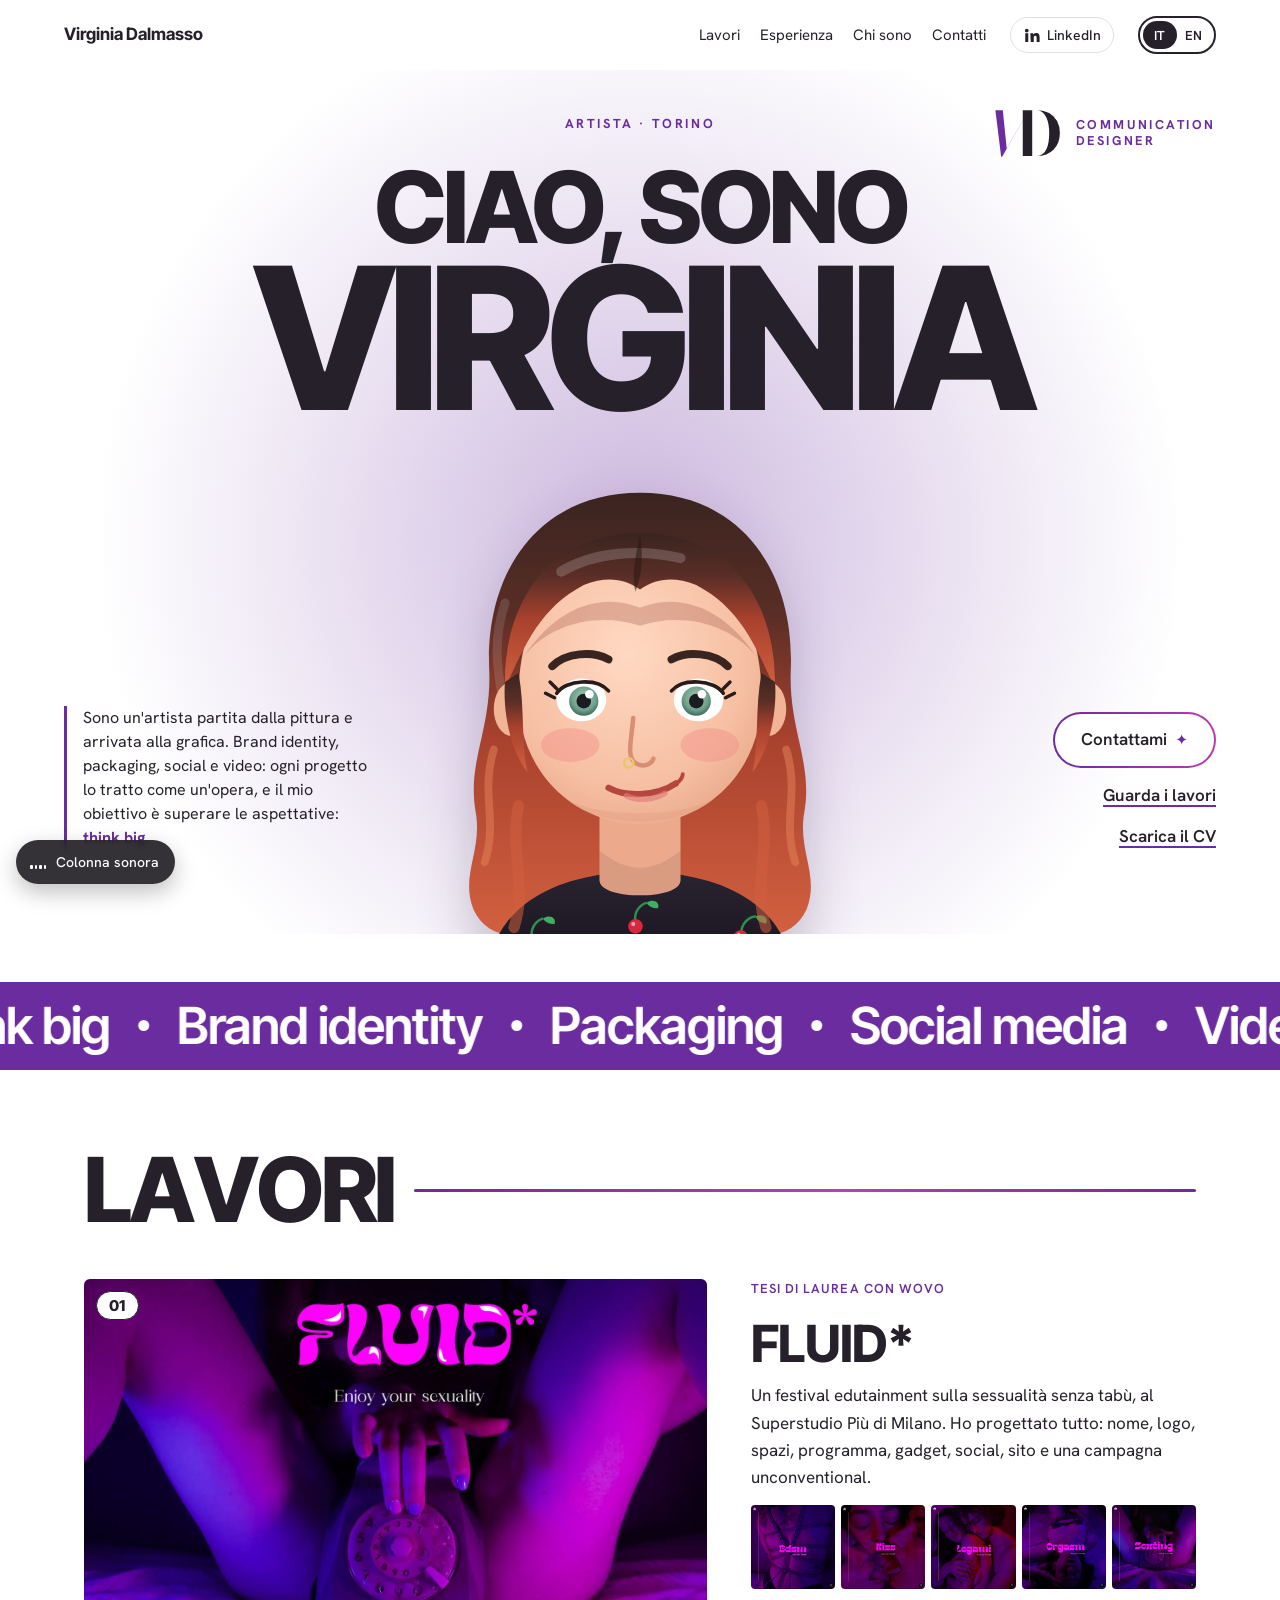
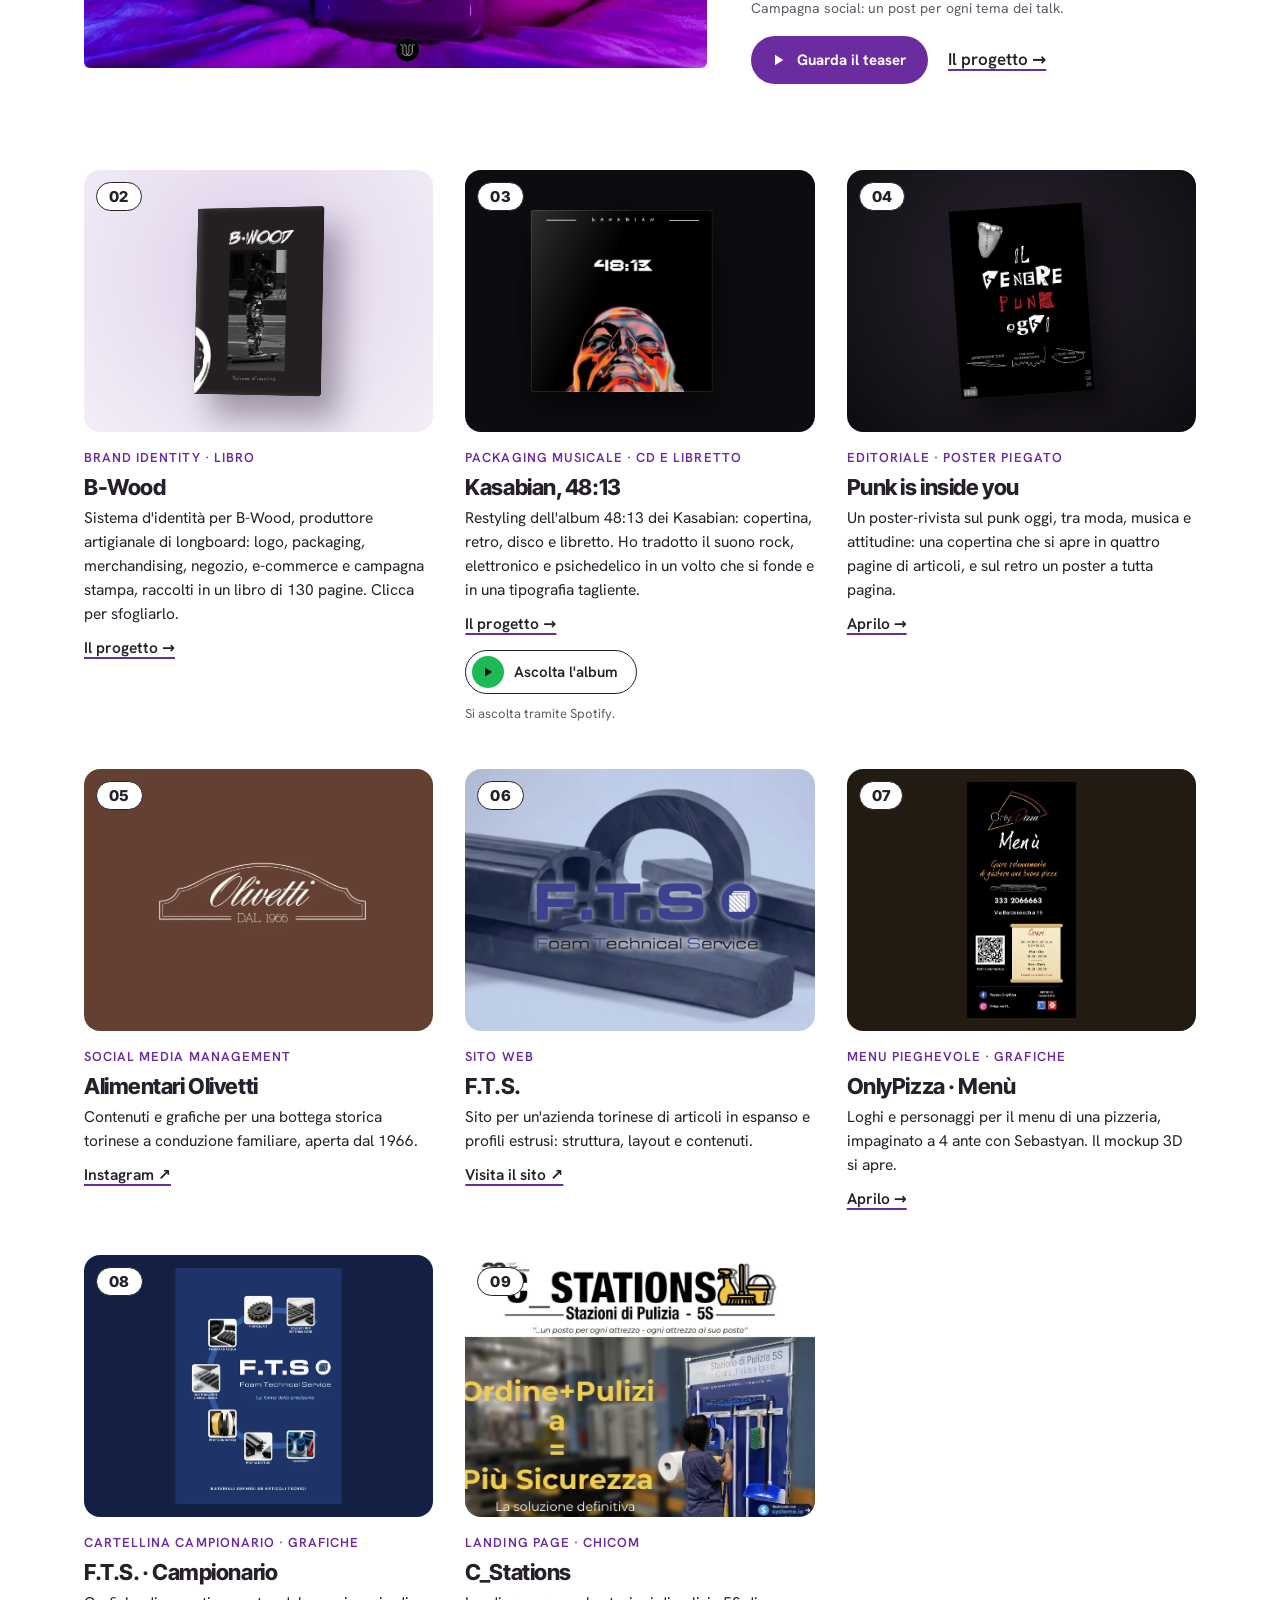
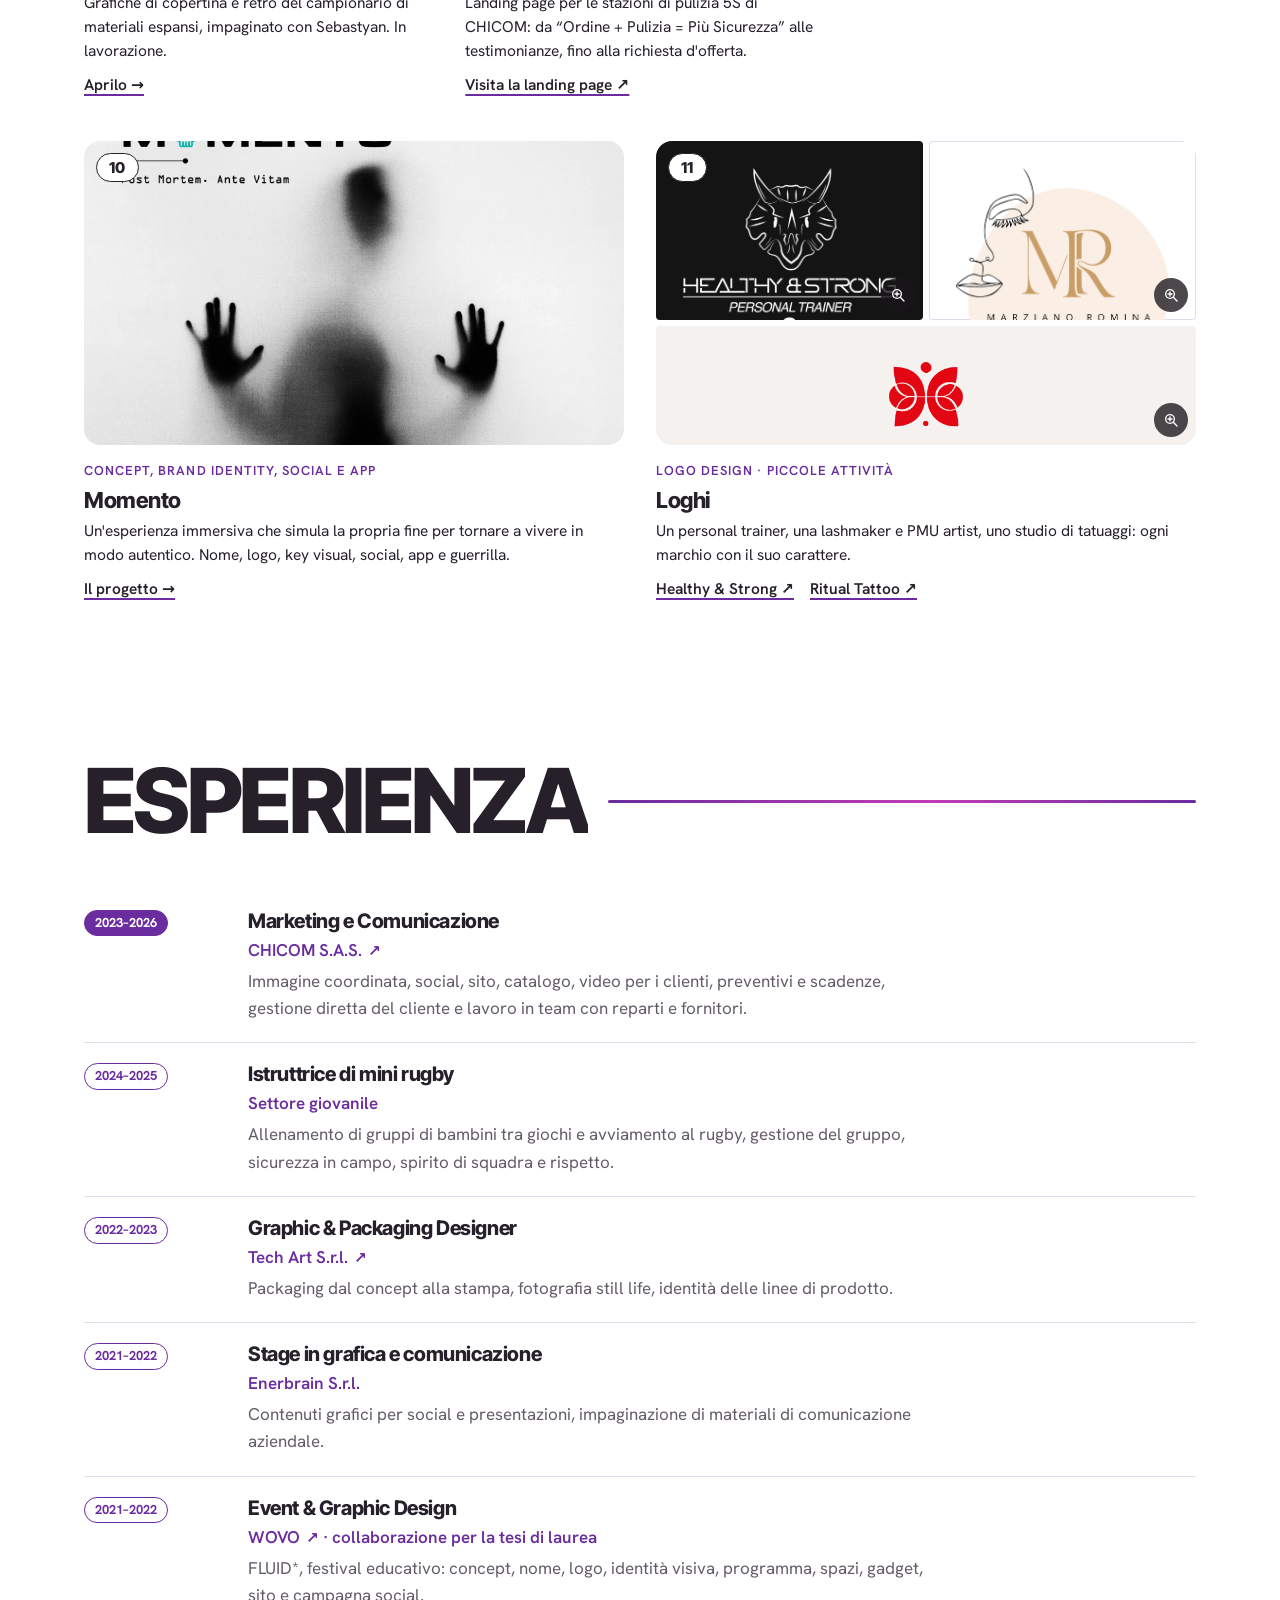
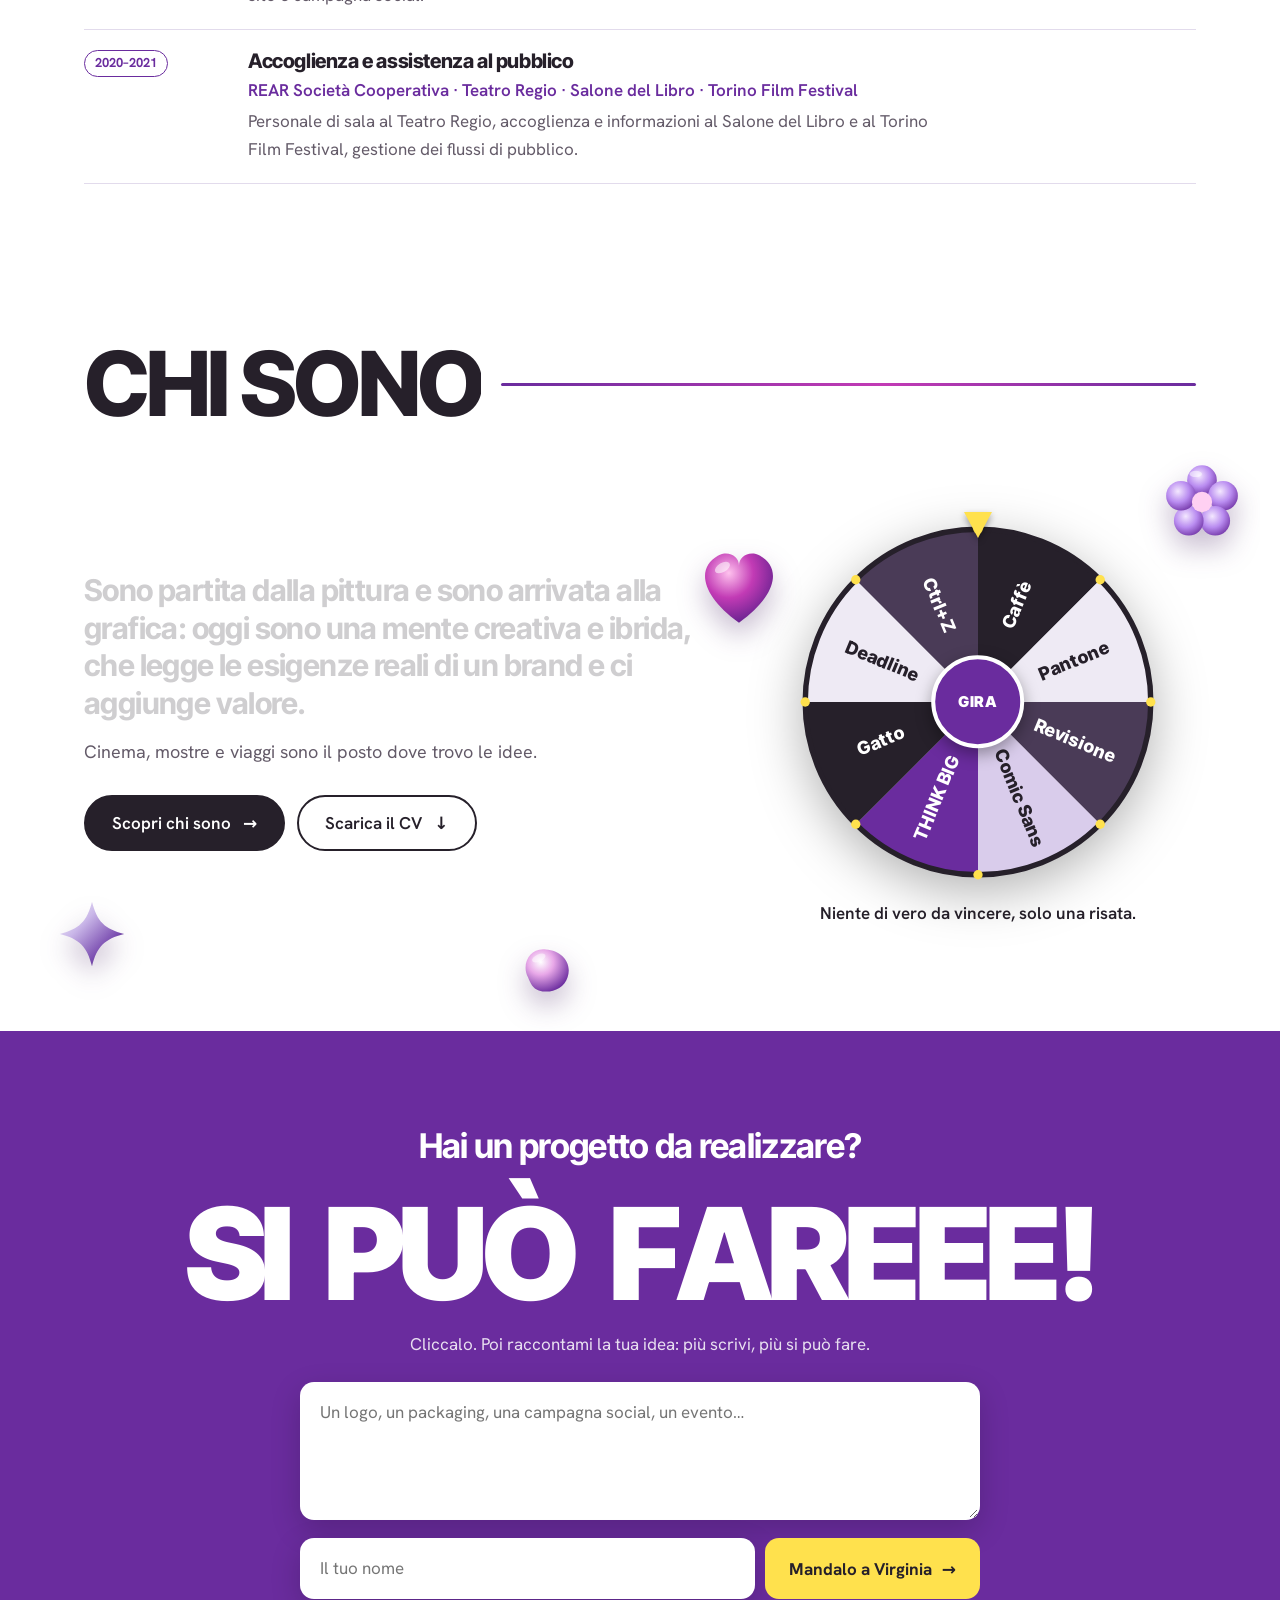
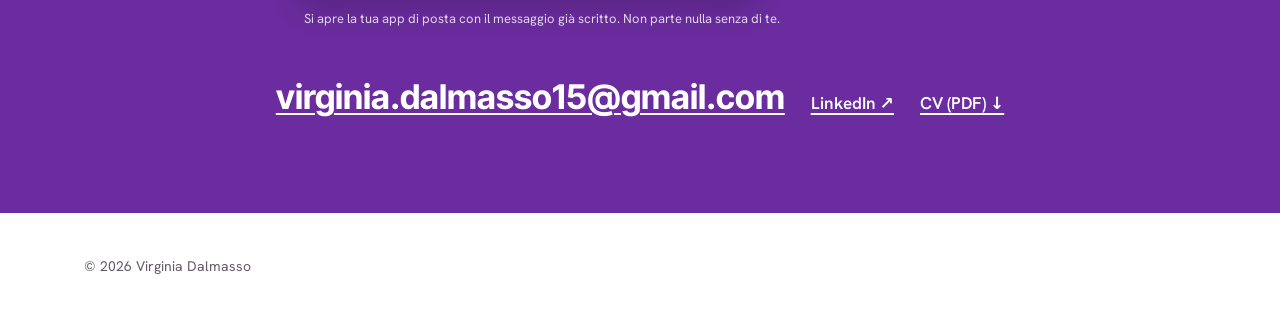
==== commit 8c83bb78: "Hero: logo VD con Communication Designer in alto a destra e caricatura in stile avatar Co-Authored-B" ====
--- a/index.html
+++ b/index.html
@@ -1,4 +1,4 @@
-<!doctype html> <html lang="it" class="no-js"> <head> <meta charset="utf-8"> <meta name="google-site-verification" content="SBv0GIvomij9Hr-ApakNnwhufSbwst-hournCZHIsdA"> <meta name="viewport" content="width=device-width,initial-scale=1"> <title>Virginia Dalmasso · Communication Designer</title> <meta name="description" content="Virginia Dalmasso, communication designer a Torino. Brand identity, packaging, social media e video."> <link rel="canonical" href="https://profili-cv.github.io/virginia-dalmasso/"> <meta property="og:locale" content="it_IT"> <meta property="og:site_name" content="Virginia Dalmasso"> <script type="application/ld+json">{"@context": "https://schema.org", "@graph": [{"@type": "ProfilePage", "@id": "https://profili-cv.github.io/virginia-dalmasso/#page", "url": "https://profili-cv.github.io/virginia-dalmasso/", "name": "Virginia Dalmasso · Communication Designer", "inLanguage": ["it", "en"], "mainEntity": {"@id": "https://profili-cv.github.io/virginia-dalmasso/#person"}}, {"@type": "Person", "name": "Virginia Dalmasso", "jobTitle": "Communication Designer", "description": "Communication designer a Torino: brand identity, packaging, social media e video.", "email": "mailto:virginia.dalmasso15@gmail.com", "address": {"@type": "PostalAddress", "addressLocality": "Torino", "addressCountry": "IT"}, "alumniOf": {"@type": "CollegeOrUniversity", "name": "IAAD – Istituto d'Arte Applicata e Design"}, "knowsAbout": ["Communication design", "Brand identity", "Packaging design", "Social media", "Video editing", "Adobe Creative Cloud", "Graphic design"], "sameAs": ["https://www.linkedin.com/in/virginia-dalmasso-7b20ab218/"], "@id": "https://profili-cv.github.io/virginia-dalmasso/#person", "url": "https://profili-cv.github.io/virginia-dalmasso/", "image": "https://profili-cv.github.io/virginia-dalmasso/img/anteprima-2026.jpg"}, {"@type": "WebSite", "@id": "https://profili-cv.github.io/virginia-dalmasso/#site", "url": "https://profili-cv.github.io/virginia-dalmasso/", "name": "Virginia Dalmasso", "inLanguage": ["it", "en"], "author": {"@id": "https://profili-cv.github.io/virginia-dalmasso/#person"}}]}</script> <link rel="icon" href="favicon.svg?v=2" type="image/svg+xml"> <link rel="apple-touch-icon" href="img/apple-touch-icon.png"> <meta property="og:type" content="website"> <meta property="og:url" content="https://profili-cv.github.io/virginia-dalmasso/"> <meta property="og:title" content="Virginia Dalmasso · Communication Designer"> <meta property="og:description" content="Communication designer a Torino: brand identity, packaging, social media e video."> <meta property="og:image" content="https://profili-cv.github.io/virginia-dalmasso/img/anteprima-2026.jpg"> <meta property="og:image:width" content="1200"> <meta property="og:image:height" content="630"> <meta name="twitter:card" content="summary_large_image"> <link rel="preload" href="fonts/inter-tight.woff2" as="font" type="font/woff2" crossorigin> <link rel="stylesheet" href="style.css?v=59"><link rel="stylesheet" href="novita.css?v=2"> <script>try{sessionStorage.getItem("pl-seen")||document.documentElement.classList.add("pl-on")}catch(e){document.documentElement.classList.add("pl-on")}</script> </head> <body> <div class="preloader" aria-hidden="true"> <div class="pl-seal"> <svg class="pl-ring" viewBox="0 0 200 200"><defs><path id="pl-path" d="M100,100 m-82,0 a82,82 0 1,1 164,0 a82,82 0 1,1 -164,0"/></defs><text><textPath href="#pl-path" textLength="508" lengthAdjust="spacing">THINK BIG · COMMUNICATION DESIGN · TORINO ·</textPath></text></svg> <svg class="pl-track" viewBox="0 0 200 200"><circle cx="100" cy="100" r="64"/></svg> <img class="pl-mono pl-mono-light" src="img/vd-monogramma.svg" alt=""> <img class="pl-mono pl-mono-dark" src="img/vd-monogramma-negativo.svg" alt=""> </div> </div> <a class="skip" href="#lavori" data-en="Skip to work">Vai ai lavori</a> <header class="nav"> <a class="nav-name" href="#top">Virginia Dalmasso</a> <nav aria-label="Sezioni"> <a href="#lavori" data-en="Work">Lavori</a> <a href="#esperienza" data-en="Experience">Esperienza</a> <a href="#chi-sono" data-en="About">Chi sono</a> <a href="#contatti" data-en="Contact">Contatti</a> </nav> <a class="nav-in" href="https://www.linkedin.com/in/virginia-dalmasso-7b20ab218/" target="_blank" rel="noopener" aria-label="LinkedIn"><svg viewBox="0 0 24 24" width="18" height="18" aria-hidden="true"><path fill="currentColor" d="M4.98 3.5a2.5 2.5 0 1 1 0 5 2.5 2.5 0 0 1 0-5zM3 9.75h4v11.5H3zM9.75 9.75h3.8v1.6h.06c.53-1 1.83-2.05 3.77-2.05 4.03 0 4.77 2.6 4.77 6v5.95h-4v-5.27c0-1.26-.02-2.88-1.76-2.88-1.76 0-2.03 1.37-2.03 2.79v5.36h-4z"/></svg><span class="nav-in-text">LinkedIn</span></a> <button class="lang" type="button" id="lang" aria-label="Switch to English"><span class="lang-opt is-on">IT</span><span class="lang-opt">EN</span></button> </header> <main id="top"> <section class="hero"> <div class="cat-run" aria-hidden="true"><div class="cat-marks"></div><img class="cat" src="img/gatto.webp" alt=""></div> <div class="hero-text"> <p class="eyebrow" data-en="Artist · Communication Designer · Turin">Artista · Communication Designer · Torino</p> <h1><span data-en="Hi, I'm">Ciao, sono</span><span>Virginia</span><span class="sr-only"> Dalmasso</span></h1> <p class="hero-lead"><span data-en="I'm an artist who started from painting and ended up in design. Brand identity, packaging, social and video: I treat every project like a piece of art, and my goal is to exceed expectations:">Sono un'artista partita dalla pittura e arrivata alla grafica. Brand identity, packaging, social e video: ogni progetto lo tratto come un'opera, e il mio obiettivo è superare le aspettative:</span> <strong>think big</strong>.</p> <p class="hero-links"><a class="pill-grad" href="#contatti" data-en="Contact me">Contattami</a> <a href="#lavori" data-en="See the work">Guarda i lavori</a> <a href="cv-virginia-dalmasso.pdf" download data-en="Download CV">Scarica il CV</a> </p> </div> <div class="hero-photo"> <div class="pin-photo" id="pin-photo"> <span class="pin-tape" data-cursor="Stacca" data-cursor-en="Peel off" title="Trascina per staccare la foto"></span> <img class="portrait" src="img/ritratto-cut.webp" alt="Virginia Dalmasso" width="808" height="904"> <canvas class="pin-draw" aria-label="Disegna sulla foto" data-en-label="Draw on the photo"></canvas> </div> <div class="pin-tools"> <span class="pin-hint" data-en="Draw on me ✎">Disegnami sopra ✎</span> <button type="button" class="pin-clear" data-en="Clear">Cancella</button> </div> <a class="seal" href="#contatti" aria-label="Contattami" data-en-label="Contact me"> <svg viewBox="0 0 200 200" width="100" height="100" aria-hidden="true" focusable="false"> <defs><path id="seal-path" d="M100,100 m-76,0 a76,76 0 1,1 152,0 a76,76 0 1,1 -152,0"/></defs> <circle cx="100" cy="100" r="98" class="seal-bg"/> <g class="seal-ring"><text><textPath href="#seal-path" startOffset="0" textLength="470" lengthAdjust="spacing">THINK BIG · COMMUNICATION DESIGN · TORINO ·</textPath></text></g> <image href="img/vd-monogramma.svg" x="56" y="69" width="88" height="62" class="seal-mono"/> </svg> </a> </div> </section> <div class="marquee marquee-vd" aria-hidden="true"> <div class="marquee-track"><span><b data-en="Think big">Think big</b><i class="dot"></i><b data-en="Brand identity">Brand identity</b><i class="dot"></i><b data-en="Packaging">Packaging</b><i class="dot"></i><b data-en="Social media">Social media</b><i class="dot"></i><b data-en="Video">Video</b><i class="dot"></i><b data-en="Events">Eventi</b><i class="dot"></i><b data-en="Web">Web</b><i class="dot"></i></span><span><b data-en="Think big">Think big</b><i class="dot"></i><b data-en="Brand identity">Brand identity</b><i class="dot"></i><b data-en="Packaging">Packaging</b><i class="dot"></i><b data-en="Social media">Social media</b><i class="dot"></i><b data-en="Video">Video</b><i class="dot"></i><b data-en="Events">Eventi</b><i class="dot"></i><b data-en="Web">Web</b><i class="dot"></i></span></div> </div> <section id="lavori" class="section"> <h2 data-en="Selected work">Lavori</h2> <article class="feature-fluid" id="fluid" data-fx="fluid"> <figure class="ph ph-cover ph-link"><a href="fluid.html" class="cover-link" data-cursor="Vedi progetto" data-cursor-en="View project"><img class="no-zoom" src="img/fluid-cover.webp" alt="Visual della campagna FLUID*, con il logo e il claim Enjoy your sexuality" data-en-alt="FLUID* campaign visual with the logo and the Enjoy your sexuality claim"><span class="cover-cta" data-en="Discover the project →">Scopri il progetto →</span></a></figure> <div class="ff-text"> <p class="kicker" data-en="Graduation thesis with WOVO">Tesi di laurea con WOVO</p> <h3>FLUID*</h3> <p data-en="An edutainment festival about sexuality without taboos, at Superstudio Più in Milan. I designed everything: name, logo, spaces, programme, gadgets, social media, website and an unconventional campaign.">Un festival edutainment sulla sessualità senza tabù, al Superstudio Più di Milano. Ho progettato tutto: nome, logo, spazi, programma, gadget, social, sito e una campagna unconventional.</p> <div class="posts-row ff-posts" aria-label="Campagna social" data-en-label="Social campaign"><button class="zoom" type="button" aria-label="Ingrandisci: post BDSM" data-en-label="Enlarge: BDSM post"><img src="img/fluid-post-bdsm.webp" alt="Post social FLUID*: BDSM" data-en-alt="FLUID* social post: BDSM" loading="lazy"></button><button class="zoom" type="button" aria-label="Ingrandisci: post Kiss" data-en-label="Enlarge: Kiss post"><img src="img/fluid-post-kiss.webp" alt="Post social FLUID*: Kiss" data-en-alt="FLUID* social post: Kiss" loading="lazy"></button><button class="zoom" type="button" aria-label="Ingrandisci: post Legami" data-en-label="Enlarge: Legami post"><img src="img/fluid-post-legami.webp" alt="Post social FLUID*: Legami" data-en-alt="FLUID* social post: Legami" loading="lazy"></button><button class="zoom" type="button" aria-label="Ingrandisci: post Orgasm" data-en-label="Enlarge: Orgasm post"><img src="img/fluid-post-orgasm.webp" alt="Post social FLUID*: Orgasm" data-en-alt="FLUID* social post: Orgasm" loading="lazy"></button><button class="zoom" type="button" aria-label="Ingrandisci: post Sexting" data-en-label="Enlarge: Sexting post"><img src="img/fluid-post-sexting.webp" alt="Post social FLUID*: Sexting" data-en-alt="FLUID* social post: Sexting" loading="lazy"></button></div> <p class="ff-caption" data-en="Social campaign: one post for each topic of the talks.">Campagna social: un post per ogni tema dei talk.</p> <p class="ff-actions"><button class="play-btn" type="button" data-cursor="Guarda" data-cursor-en="Watch" data-video-open aria-haspopup="dialog"><svg viewBox="0 0 24 24" width="18" height="18" aria-hidden="true"><path d="M8 5v14l11-7z" fill="currentColor"/></svg><span data-en="Watch the teaser">Guarda il teaser</span></button><a class="more-link" href="fluid.html" data-en="The project →">Il progetto →</a></p> </div> </article> <div class="cards"> <article id="bwood" data-fx="bwood" class="card-w"> <button class="cw-media book-stage" type="button" data-book-open aria-haspopup="dialog" data-cursor="Sfoglia" data-cursor-en="Flip through"> <span class="book3d" aria-hidden="true"> <span class="book-inside" style="background-image:url(img/bwood/inside.webp)"></span> <span class="book-cover" style="background-image:url(img/bwood/cover.webp)"></span> <span class="book-spine"></span> </span> <span class="sr-only" data-en="Flip through the B-Wood book">Sfoglia il libro di B-Wood</span> </button> <p class="kicker" data-en="Brand identity · book">Brand identity · libro</p> <h3><a href="bwood.html" class="title-link">B-Wood</a></h3> <p data-en="Identity system for B-Wood, a craft longboard maker: logo, packaging, merchandise, shop, e-commerce and print campaign, collected in a 130-page book. Click to flip through it.">Sistema d'identità per B-Wood, produttore artigianale di longboard: logo, packaging, merchandising, negozio, e-commerce e campagna stampa, raccolti in un libro di 130 pagine. Clicca per sfogliarlo.</p> <p class="cw-link"><a href="bwood.html" data-en="The project →">Il progetto →</a></p> </article> <article id="kasabian" data-fx="kasabian" class="card-w"> <button class="cw-media cd-stage" type="button" data-cd-open aria-haspopup="dialog" data-cursor="Apri" data-cursor-en="Open"> <span class="cd" aria-hidden="true"> <span class="cd-disc" style="background-image:url(img/kasabian/disc.webp)"></span> <span class="cd-case" style="background-image:url(img/kasabian/cover.webp)"></span> </span> <span class="sr-only" data-en="Open the Kasabian album images">Apri le immagini dell'album dei Kasabian</span> </button> <div class="cd-gallery" data-lb-group hidden><img src="img/kasabian/case.webp" alt="Custodia del CD con la nuova copertina" data-en-alt="CD case with the new cover" loading="lazy" decoding="async"><img src="img/kasabian/case-retro.webp" alt="Fronte e retro della custodia" data-en-alt="Front and back of the case" loading="lazy" decoding="async"><img src="img/kasabian/case-open.webp" alt="Custodia aperta con il disco" data-en-alt="Open case with the disc" loading="lazy" decoding="async"><img src="img/kasabian/cover-retro.webp" alt="Copertina e retro stesi" data-en-alt="Cover and back laid flat" loading="lazy" decoding="async"><img src="img/kasabian/tracklist.webp" alt="Libretto: la tracklist" data-en-alt="Booklet: the tracklist" loading="lazy" decoding="async"><img src="img/kasabian/libretto.webp" alt="Libretto aperto" data-en-alt="Open booklet" loading="lazy" decoding="async"><img src="img/kasabian/originale.webp" alt="La copertina originale, rosa" data-en-alt="The original pink cover" loading="lazy" decoding="async"></div> <p class="kicker" data-en="Music packaging · CD and booklet">Packaging musicale · CD e libretto</p> <h3><a href="kasabian.html" class="title-link" data-en="Kasabian, 48:13">Kasabian, 48:13</a></h3> <p data-en="Restyling of the Kasabian album 48:13: cover, back, disc and booklet. I turned rock, electronic and psychedelic sound into a melting face and sharp lettering.">Restyling dell'album 48:13 dei Kasabian: copertina, retro, disco e libretto. Ho tradotto il suono rock, elettronico e psichedelico in un volto che si fonde e in una tipografia tagliente.</p> <p class="cw-link"><a href="kasabian.html" data-en="The project →">Il progetto →</a></p> <div class="listen" data-listen="0YEIhLHs5kP5CpU7HBBRL6"> <button class="listen-btn" type="button" aria-expanded="false" aria-controls="listen-player"> <span class="listen-ico" aria-hidden="true"><svg viewBox="0 0 24 24" width="14" height="14"><path class="i-play" fill="currentColor" d="M7 4.5v15l12-7.5z"/><path class="i-close" fill="currentColor" d="M6 6h12v12H6z"/></svg></span> <span class="l-open" data-en="Listen to the album">Ascolta l'album</span><span class="l-close" data-en="Close the player">Chiudi il player</span> </button> <p class="listen-note" data-en="Plays through Spotify.">Si ascolta tramite Spotify.</p> <div class="listen-player" id="listen-player" hidden></div> </div> </article> <article id="punk" data-fx="punk" class="card-w"> <a class="cw-media poster-stage" href="poster.html" data-cursor="Apri" data-cursor-en="Open"> <span class="ps-fold" aria-hidden="true"><span class="ps-front" style="background-image:url(img/poster/cover.webp)"></span></span> <span class="sr-only" data-en="Open the Punk poster">Apri il poster Punk</span> </a> <p class="kicker" data-en="Editorial · folded poster">Editoriale · poster piegato</p> <h3><a href="poster.html" class="title-link" data-en="Punk is inside you">Punk is inside you</a></h3> <p data-en="A poster-magazine on punk today, between fashion, music and attitude: a cover that unfolds into four pages of articles, and a full-size poster on the back.">Un poster-rivista sul punk oggi, tra moda, musica e attitudine: una copertina che si apre in quattro pagine di articoli, e sul retro un poster a tutta pagina.</p> <p class="cw-link"><a href="poster.html" data-en="Unfold it →">Aprilo →</a></p> </article> <article id="olivetti" data-fx="olivetti" class="card-w"> <div class="cw-media"><img src="img/olivetti.webp" data-full="img/olivetti-post.webp" alt="Post Instagram di Alimentari Olivetti con il logo del negozio, dal 1966" data-en-alt="Alimentari Olivetti Instagram post with the shop logo, since 1966" loading="lazy"></div> <p class="kicker">Social media management</p> <h3>Alimentari Olivetti</h3> <p data-en="Content and graphics for a historic family-run grocery in Turin, open since 1966.">Contenuti e grafiche per una bottega storica torinese a conduzione familiare, aperta dal 1966.</p> <p class="cw-link"><a href="https://www.instagram.com/alimentari.olivetti/" target="_blank" rel="noopener">Instagram ↗</a></p> </article> <article id="fts" data-fx="fts" class="card-w"> <div class="cw-media"><img src="img/fts.webp" alt="Sito web di F.T.S." data-en-alt="F.T.S. website" loading="lazy"></div> <p class="kicker" data-en="Website">Sito web</p> <h3>F.T.S.</h3> <p data-en="Website for a Turin company that makes foam products and extruded profiles: structure, layout and content.">Sito per un'azienda torinese di articoli in espanso e profili estrusi: struttura, layout e contenuti.</p> <p class="cw-link"><a href="https://ftsto.it/" target="_blank" rel="noopener" data-en="Visit the site ↗">Visita il sito ↗</a></p> </article> <article id="onlypizza" data-fx="onlypizza" class="card-w"><a class="cw-media" href="pieghevoli.html#pizzeria" data-cursor="Apri" data-cursor-en="Open"><img src="img/pieghevoli/card-pz.webp" alt="Copertina del menu pieghevole OnlyPizza, nera con testi arancioni" data-en-alt="Cover of the OnlyPizza folding menu, black with orange text" loading="lazy"></a><p class="kicker" data-en="Folding menu · graphics">Menu pieghevole · grafiche</p><h3><a href="pieghevoli.html#pizzeria" class="title-link">OnlyPizza · Menù</a></h3><p data-en="Logos and characters for a pizzeria menu, laid out in 4 panels with Sebastyan. The 3D mockup opens.">Loghi e personaggi per il menu di una pizzeria, impaginato a 4 ante con Sebastyan. Il mockup 3D si apre.</p><p class="cw-link"><a href="pieghevoli.html#pizzeria" data-en="Open the folder →">Aprilo →</a></p></article> <article id="fts-campionario" data-fx="fts-campionario" class="card-w"><a class="cw-media" href="pieghevoli.html#fts" data-cursor="Apri" data-cursor-en="Open"><img src="img/pieghevoli/card-fts.webp" alt="Copertina del catalogo F.T.S., blu con le famiglie di prodotto attorno a un anello" data-en-alt="Cover of the F.T.S. catalogue, blue with product families around a ring" loading="lazy"></a><p class="kicker" data-en="Sample folder · graphics">Cartellina campionario · grafiche</p><h3><a href="pieghevoli.html#fts" class="title-link">F.T.S. · Campionario</a></h3><p data-en="Cover and back graphics for the foam materials sample folder, laid out with Sebastyan. In progress.">Grafiche di copertina e retro del campionario di materiali espansi, impaginato con Sebastyan. In lavorazione.</p><p class="cw-link"><a href="pieghevoli.html#fts" data-en="Open the folder →">Aprilo →</a></p></article> <article id="cstations" data-fx="cstations" class="card-w"> <a class="cw-media" href="https://www.chicomfactory.com/" target="_blank" rel="noopener" data-cursor="Visita" data-cursor-en="Visit"><img class="no-zoom" src="img/chicom-landing.webp" alt="Landing page C_Stations di CHICOM: Ordine più Pulizia uguale Più Sicurezza" data-en-alt="CHICOM C_Stations landing page: Order plus Cleaning equals More Safety" loading="lazy"></a> <p class="kicker">Landing page · CHICOM</p> <h3>C_Stations</h3> <p data-en="Landing page for CHICOM's 5S cleaning stations: from “Order + Cleaning = More Safety” to testimonials and the request for a quote.">Landing page per le stazioni di pulizia 5S di CHICOM: da “Ordine + Pulizia = Più Sicurezza” alle testimonianze, fino alla richiesta d'offerta.</p> <p class="cw-link"><a href="https://www.chicomfactory.com/" target="_blank" rel="noopener" data-en="Visit the landing page ↗">Visita la landing page ↗</a></p> </article> <article id="momento" data-fx="momento" class="card-w half"> <a class="cw-media ph-link mo-media" href="momento.html" data-cursor="Vedi progetto" data-cursor-en="View project"><img class="no-zoom" src="img/momento.webp" alt="Key visual di MOMENTO: una figura sfocata dietro un vetro, con il logo" data-en-alt="MOMENTO key visual: a blurred figure behind glass, with the logo" loading="lazy"><span class="mo-veil" aria-hidden="true"><svg class="mo-skull" viewBox="0 0 120 140"><path d="M32 100C16 93 9 79 9 60 9 30 32 9 60 9s51 21 51 51c0 19-7 33-23 40v26c0 4-3 7-7 7H39c-4 0-7-3-7-7z" fill="none" stroke="currentColor" stroke-width="11" stroke-linejoin="round"/><path d="M53 112v21M67 112v21" stroke="currentColor" stroke-width="9" stroke-linecap="round"/><circle cx="40" cy="64" r="12" fill="none" stroke="currentColor" stroke-width="9"/><circle cx="80" cy="64" r="12" fill="none" stroke="currentColor" stroke-width="9"/></svg><span class="mo-tag">Post Mortem. Ante Vitam</span></span></a> <p class="kicker" data-en="Concept, brand identity, social and app">Concept, brand identity, social e app</p> <h3><a href="momento.html" class="title-link">Momento</a></h3> <p data-en="An immersive experience that simulates your own end so you can go back to living authentically. Name, logo, key visual, social, app and guerrilla.">Un'esperienza immersiva che simula la propria fine per tornare a vivere in modo autentico. Nome, logo, key visual, social, app e guerrilla.</p> <p class="cw-link"><a href="momento.html" data-en="The project →">Il progetto →</a></p> </article> <article id="loghi" data-fx="loghi" class="card-w half"> <div class="cw-media logos-mini"> <span class="lm tile-dark"><img src="img/logo-healthy-strong.webp" alt="Logo Healthy &amp; Strong" loading="lazy"><span class="lm-zoom" aria-hidden="true"><svg viewBox="0 0 24 24" width="16" height="16"><circle cx="10.5" cy="10.5" r="6.5" fill="none" stroke="currentColor" stroke-width="2"/><path d="M15.5 15.5L21 21M10.5 7.5v6M7.5 10.5h6" stroke="currentColor" stroke-width="2" stroke-linecap="round"/></svg></span></span> <span class="lm tile-cream"><img src="img/logo-marziano-romina.webp" alt="Logo Marziano Romina" loading="lazy"><span class="lm-zoom" aria-hidden="true"><svg viewBox="0 0 24 24" width="16" height="16"><circle cx="10.5" cy="10.5" r="6.5" fill="none" stroke="currentColor" stroke-width="2"/><path d="M15.5 15.5L21 21M10.5 7.5v6M7.5 10.5h6" stroke="currentColor" stroke-width="2" stroke-linecap="round"/></svg></span></span> <span class="lm tile-light lm-wide"><img src="img/logo-ritual-tattoo.webp" alt="Logo Ritual Tattoo" loading="lazy"><span class="lm-zoom" aria-hidden="true"><svg viewBox="0 0 24 24" width="16" height="16"><circle cx="10.5" cy="10.5" r="6.5" fill="none" stroke="currentColor" stroke-width="2"/><path d="M15.5 15.5L21 21M10.5 7.5v6M7.5 10.5h6" stroke="currentColor" stroke-width="2" stroke-linecap="round"/></svg></span></span> </div> <p class="kicker" data-en="Logo design · small businesses">Logo design · piccole attività</p> <h3 data-en="Logos">Loghi</h3> <p data-en="A personal trainer, a lash maker and PMU artist, a tattoo studio: each mark has its own character.">Un personal trainer, una lashmaker e PMU artist, uno studio di tatuaggi: ogni marchio con il suo carattere.</p> <p class="cw-link"><a href="https://www.instagram.com/_healthystrong_/" target="_blank" rel="noopener">Healthy &amp; Strong ↗</a> <a href="https://www.instagram.com/_ritual.tattoo_/" target="_blank" rel="noopener">Ritual Tattoo ↗</a></p> </article> </div> </section> <section id="esperienza" class="section"> <h2 data-en="Experience">Esperienza</h2> <ol class="timeline"> <li> <span class="years now">2023–2026</span> <div> <h3 data-en="Marketing and communication">Marketing e Comunicazione</h3> <p class="org"><a class="org-link" href="https://www.chicomvisual.com/" target="_blank" rel="noopener">CHICOM S.A.S. <span class="arr" aria-hidden="true">↗</span></a></p> <p class="hl-p"><span class="hl" data-en="Corporate identity, social media, website, catalogue, video for clients, quotes and deadlines, direct client management and teamwork with departments and suppliers.">Immagine coordinata, social, sito, catalogo, video per i clienti, preventivi e scadenze, gestione diretta del cliente e lavoro in team con reparti e fornitori.</span></p> </div> </li> <li> <span class="years">2024–2025</span> <div> <h3 data-en="Mini rugby coach">Istruttrice di mini rugby</h3> <p class="org" data-en="Youth section">Settore giovanile</p> <p class="hl-p"><span class="hl" data-en="Training groups of children through games and rugby basics, group management, safety on the pitch, team spirit and respect.">Allenamento di gruppi di bambini tra giochi e avviamento al rugby, gestione del gruppo, sicurezza in campo, spirito di squadra e rispetto.</span></p> </div> </li> <li> <span class="years">2022–2023</span> <div> <h3>Graphic &amp; Packaging Designer</h3> <p class="org"><a class="org-link" href="https://techartzone.com/" target="_blank" rel="noopener">Tech Art S.r.l. <span class="arr" aria-hidden="true">↗</span></a></p> <p class="hl-p"><span class="hl" data-en="Packaging from concept to print, still-life photography, product line identities.">Packaging dal concept alla stampa, fotografia still life, identità delle linee di prodotto.</span></p> </div> </li> <li> <span class="years">2021–2022</span> <div> <h3 data-en="Graphic and communication internship">Stage in grafica e comunicazione</h3> <p class="org">Enerbrain S.r.l.</p> <p class="hl-p"><span class="hl" data-en="Graphic content for social media and presentations, layout of company communication materials.">Contenuti grafici per social e presentazioni, impaginazione di materiali di comunicazione aziendale.</span></p> </div> </li> <li> <span class="years">2021–2022</span> <div> <h3>Event &amp; Graphic Design</h3> <p class="org"><a class="org-link" href="https://wovostore.com/" target="_blank" rel="noopener">WOVO <span class="arr" aria-hidden="true">↗</span></a> · <span data-en="graduation thesis collaboration">collaborazione per la tesi di laurea</span></p> <p class="hl-p"><span class="hl" data-en="FLUID*, an educational festival: concept, name, logo, visual identity, programme, venues, gadgets, website and social campaign.">FLUID*, festival educativo: concept, nome, logo, identità visiva, programma, spazi, gadget, sito e campagna social.</span></p> </div> </li> <li> <span class="years">2020–2021</span> <div> <h3 data-en="Front of house and visitor assistance">Accoglienza e assistenza al pubblico</h3> <p class="org">REAR Società Cooperativa · Teatro Regio · Salone del Libro · Torino Film Festival</p> <p class="hl-p"><span class="hl" data-en="Usher at Teatro Regio, visitor welcome and information at the Book Fair and the Film Festival, crowd flow management.">Personale di sala al Teatro Regio, accoglienza e informazioni al Salone del Libro e al Torino Film Festival, gestione dei flussi di pubblico.</span></p> </div> </li> </ol> </section> <section id="chi-sono" class="section about"><div class="floaties" aria-hidden="true">
+<!doctype html> <html lang="it" class="no-js"> <head> <meta charset="utf-8"> <meta name="google-site-verification" content="SBv0GIvomij9Hr-ApakNnwhufSbwst-hournCZHIsdA"> <meta name="viewport" content="width=device-width,initial-scale=1"> <title>Virginia Dalmasso · Communication Designer</title> <meta name="description" content="Virginia Dalmasso, communication designer a Torino. Brand identity, packaging, social media e video."> <link rel="canonical" href="https://profili-cv.github.io/virginia-dalmasso/"> <meta property="og:locale" content="it_IT"> <meta property="og:site_name" content="Virginia Dalmasso"> <script type="application/ld+json">{"@context": "https://schema.org", "@graph": [{"@type": "ProfilePage", "@id": "https://profili-cv.github.io/virginia-dalmasso/#page", "url": "https://profili-cv.github.io/virginia-dalmasso/", "name": "Virginia Dalmasso · Communication Designer", "inLanguage": ["it", "en"], "mainEntity": {"@id": "https://profili-cv.github.io/virginia-dalmasso/#person"}}, {"@type": "Person", "name": "Virginia Dalmasso", "jobTitle": "Communication Designer", "description": "Communication designer a Torino: brand identity, packaging, social media e video.", "email": "mailto:virginia.dalmasso15@gmail.com", "address": {"@type": "PostalAddress", "addressLocality": "Torino", "addressCountry": "IT"}, "alumniOf": {"@type": "CollegeOrUniversity", "name": "IAAD – Istituto d'Arte Applicata e Design"}, "knowsAbout": ["Communication design", "Brand identity", "Packaging design", "Social media", "Video editing", "Adobe Creative Cloud", "Graphic design"], "sameAs": ["https://www.linkedin.com/in/virginia-dalmasso-7b20ab218/"], "@id": "https://profili-cv.github.io/virginia-dalmasso/#person", "url": "https://profili-cv.github.io/virginia-dalmasso/", "image": "https://profili-cv.github.io/virginia-dalmasso/img/anteprima-2026.jpg"}, {"@type": "WebSite", "@id": "https://profili-cv.github.io/virginia-dalmasso/#site", "url": "https://profili-cv.github.io/virginia-dalmasso/", "name": "Virginia Dalmasso", "inLanguage": ["it", "en"], "author": {"@id": "https://profili-cv.github.io/virginia-dalmasso/#person"}}]}</script> <link rel="icon" href="favicon.svg?v=2" type="image/svg+xml"> <link rel="apple-touch-icon" href="img/apple-touch-icon.png"> <meta property="og:type" content="website"> <meta property="og:url" content="https://profili-cv.github.io/virginia-dalmasso/"> <meta property="og:title" content="Virginia Dalmasso · Communication Designer"> <meta property="og:description" content="Communication designer a Torino: brand identity, packaging, social media e video."> <meta property="og:image" content="https://profili-cv.github.io/virginia-dalmasso/img/anteprima-2026.jpg"> <meta property="og:image:width" content="1200"> <meta property="og:image:height" content="630"> <meta name="twitter:card" content="summary_large_image"> <link rel="preload" href="fonts/inter-tight.woff2" as="font" type="font/woff2" crossorigin> <link rel="stylesheet" href="style.css?v=59"><link rel="stylesheet" href="novita.css?v=4"> <script>try{sessionStorage.getItem("pl-seen")||document.documentElement.classList.add("pl-on")}catch(e){document.documentElement.classList.add("pl-on")}</script> </head> <body> <div class="preloader" aria-hidden="true"> <div class="pl-seal"> <svg class="pl-ring" viewBox="0 0 200 200"><defs><path id="pl-path" d="M100,100 m-82,0 a82,82 0 1,1 164,0 a82,82 0 1,1 -164,0"/></defs><text><textPath href="#pl-path" textLength="508" lengthAdjust="spacing">THINK BIG · COMMUNICATION DESIGN · TORINO ·</textPath></text></svg> <svg class="pl-track" viewBox="0 0 200 200"><circle cx="100" cy="100" r="64"/></svg> <img class="pl-mono pl-mono-light" src="img/vd-monogramma.svg" alt=""> <img class="pl-mono pl-mono-dark" src="img/vd-monogramma-negativo.svg" alt=""> </div> </div> <a class="skip" href="#lavori" data-en="Skip to work">Vai ai lavori</a> <header class="nav"> <a class="nav-name" href="#top">Virginia Dalmasso</a> <nav aria-label="Sezioni"> <a href="#lavori" data-en="Work">Lavori</a> <a href="#esperienza" data-en="Experience">Esperienza</a> <a href="#chi-sono" data-en="About">Chi sono</a> <a href="#contatti" data-en="Contact">Contatti</a> </nav> <a class="nav-in" href="https://www.linkedin.com/in/virginia-dalmasso-7b20ab218/" target="_blank" rel="noopener" aria-label="LinkedIn"><svg viewBox="0 0 24 24" width="18" height="18" aria-hidden="true"><path fill="currentColor" d="M4.98 3.5a2.5 2.5 0 1 1 0 5 2.5 2.5 0 0 1 0-5zM3 9.75h4v11.5H3zM9.75 9.75h3.8v1.6h.06c.53-1 1.83-2.05 3.77-2.05 4.03 0 4.77 2.6 4.77 6v5.95h-4v-5.27c0-1.26-.02-2.88-1.76-2.88-1.76 0-2.03 1.37-2.03 2.79v5.36h-4z"/></svg><span class="nav-in-text">LinkedIn</span></a> <button class="lang" type="button" id="lang" aria-label="Switch to English"><span class="lang-opt is-on">IT</span><span class="lang-opt">EN</span></button> </header> <main id="top"> <section class="hero"> <div class="cat-run" aria-hidden="true"><div class="cat-marks"></div><img class="cat" src="img/gatto.webp" alt=""></div> <a class="hero-logo" href="#top" aria-label="Virginia Dalmasso, Communication Designer"><picture><source media="(prefers-color-scheme:dark)" srcset="img/vd-monogramma-negativo.svg"><img src="img/vd-monogramma.svg" alt="" width="84" height="60"></picture><span data-en="Communication<br>Designer">Communication<br>Designer</span></a><div class="hero-text"> <p class="eyebrow" data-en="Artist · Turin">Artista · Torino</p> <h1><span data-en="Hi, I'm">Ciao, sono</span><span>Virginia</span><span class="sr-only"> Dalmasso</span></h1> <p class="hero-lead"><span data-en="I'm an artist who started from painting and ended up in design. Brand identity, packaging, social and video: I treat every project like a piece of art, and my goal is to exceed expectations:">Sono un'artista partita dalla pittura e arrivata alla grafica. Brand identity, packaging, social e video: ogni progetto lo tratto come un'opera, e il mio obiettivo è superare le aspettative:</span> <strong>think big</strong>.</p> <p class="hero-links"><a class="pill-grad" href="#contatti" data-en="Contact me">Contattami</a> <a href="#lavori" data-en="See the work">Guarda i lavori</a> <a href="cv-virginia-dalmasso.pdf" download data-en="Download CV">Scarica il CV</a> </p> </div> <div class="hero-photo"> <div class="pin-photo" id="pin-photo"> <span class="pin-tape" data-cursor="Stacca" data-cursor-en="Peel off" title="Trascina per staccare la foto"></span> <img class="portrait" src="img/caricatura.svg" alt="Caricatura di Virginia in stile avatar: capelli lunghi rosso rame, occhi verdi, piercing al naso" data-en-alt="Avatar-style caricature of Virginia: long copper-red hair, green eyes, nose piercing" width="400" height="460"> <canvas class="pin-draw" aria-label="Disegna sulla foto" data-en-label="Draw on the photo"></canvas> </div> <div class="pin-tools"> <span class="pin-hint" data-en="Draw on me ✎">Disegnami sopra ✎</span> <button type="button" class="pin-clear" data-en="Clear">Cancella</button> </div> <a class="seal" href="#contatti" aria-label="Contattami" data-en-label="Contact me"> <svg viewBox="0 0 200 200" width="100" height="100" aria-hidden="true" focusable="false"> <defs><path id="seal-path" d="M100,100 m-76,0 a76,76 0 1,1 152,0 a76,76 0 1,1 -152,0"/></defs> <circle cx="100" cy="100" r="98" class="seal-bg"/> <g class="seal-ring"><text><textPath href="#seal-path" startOffset="0" textLength="470" lengthAdjust="spacing">THINK BIG · COMMUNICATION DESIGN · TORINO ·</textPath></text></g> <image href="img/vd-monogramma.svg" x="56" y="69" width="88" height="62" class="seal-mono"/> </svg> </a> </div> </section> <div class="marquee marquee-vd" aria-hidden="true"> <div class="marquee-track"><span><b data-en="Think big">Think big</b><i class="dot"></i><b data-en="Brand identity">Brand identity</b><i class="dot"></i><b data-en="Packaging">Packaging</b><i class="dot"></i><b data-en="Social media">Social media</b><i class="dot"></i><b data-en="Video">Video</b><i class="dot"></i><b data-en="Events">Eventi</b><i class="dot"></i><b data-en="Web">Web</b><i class="dot"></i></span><span><b data-en="Think big">Think big</b><i class="dot"></i><b data-en="Brand identity">Brand identity</b><i class="dot"></i><b data-en="Packaging">Packaging</b><i class="dot"></i><b data-en="Social media">Social media</b><i class="dot"></i><b data-en="Video">Video</b><i class="dot"></i><b data-en="Events">Eventi</b><i class="dot"></i><b data-en="Web">Web</b><i class="dot"></i></span></div> </div> <section id="lavori" class="section"> <h2 data-en="Selected work">Lavori</h2> <article class="feature-fluid" id="fluid" data-fx="fluid"> <figure class="ph ph-cover ph-link"><a href="fluid.html" class="cover-link" data-cursor="Vedi progetto" data-cursor-en="View project"><img class="no-zoom" src="img/fluid-cover.webp" alt="Visual della campagna FLUID*, con il logo e il claim Enjoy your sexuality" data-en-alt="FLUID* campaign visual with the logo and the Enjoy your sexuality claim"><span class="cover-cta" data-en="Discover the project →">Scopri il progetto →</span></a></figure> <div class="ff-text"> <p class="kicker" data-en="Graduation thesis with WOVO">Tesi di laurea con WOVO</p> <h3>FLUID*</h3> <p data-en="An edutainment festival about sexuality without taboos, at Superstudio Più in Milan. I designed everything: name, logo, spaces, programme, gadgets, social media, website and an unconventional campaign.">Un festival edutainment sulla sessualità senza tabù, al Superstudio Più di Milano. Ho progettato tutto: nome, logo, spazi, programma, gadget, social, sito e una campagna unconventional.</p> <div class="posts-row ff-posts" aria-label="Campagna social" data-en-label="Social campaign"><button class="zoom" type="button" aria-label="Ingrandisci: post BDSM" data-en-label="Enlarge: BDSM post"><img src="img/fluid-post-bdsm.webp" alt="Post social FLUID*: BDSM" data-en-alt="FLUID* social post: BDSM" loading="lazy"></button><button class="zoom" type="button" aria-label="Ingrandisci: post Kiss" data-en-label="Enlarge: Kiss post"><img src="img/fluid-post-kiss.webp" alt="Post social FLUID*: Kiss" data-en-alt="FLUID* social post: Kiss" loading="lazy"></button><button class="zoom" type="button" aria-label="Ingrandisci: post Legami" data-en-label="Enlarge: Legami post"><img src="img/fluid-post-legami.webp" alt="Post social FLUID*: Legami" data-en-alt="FLUID* social post: Legami" loading="lazy"></button><button class="zoom" type="button" aria-label="Ingrandisci: post Orgasm" data-en-label="Enlarge: Orgasm post"><img src="img/fluid-post-orgasm.webp" alt="Post social FLUID*: Orgasm" data-en-alt="FLUID* social post: Orgasm" loading="lazy"></button><button class="zoom" type="button" aria-label="Ingrandisci: post Sexting" data-en-label="Enlarge: Sexting post"><img src="img/fluid-post-sexting.webp" alt="Post social FLUID*: Sexting" data-en-alt="FLUID* social post: Sexting" loading="lazy"></button></div> <p class="ff-caption" data-en="Social campaign: one post for each topic of the talks.">Campagna social: un post per ogni tema dei talk.</p> <p class="ff-actions"><button class="play-btn" type="button" data-cursor="Guarda" data-cursor-en="Watch" data-video-open aria-haspopup="dialog"><svg viewBox="0 0 24 24" width="18" height="18" aria-hidden="true"><path d="M8 5v14l11-7z" fill="currentColor"/></svg><span data-en="Watch the teaser">Guarda il teaser</span></button><a class="more-link" href="fluid.html" data-en="The project →">Il progetto →</a></p> </div> </article> <div class="cards"> <article id="bwood" data-fx="bwood" class="card-w"> <button class="cw-media book-stage" type="button" data-book-open aria-haspopup="dialog" data-cursor="Sfoglia" data-cursor-en="Flip through"> <span class="book3d" aria-hidden="true"> <span class="book-inside" style="background-image:url(img/bwood/inside.webp)"></span> <span class="book-cover" style="background-image:url(img/bwood/cover.webp)"></span> <span class="book-spine"></span> </span> <span class="sr-only" data-en="Flip through the B-Wood book">Sfoglia il libro di B-Wood</span> </button> <p class="kicker" data-en="Brand identity · book">Brand identity · libro</p> <h3><a href="bwood.html" class="title-link">B-Wood</a></h3> <p data-en="Identity system for B-Wood, a craft longboard maker: logo, packaging, merchandise, shop, e-commerce and print campaign, collected in a 130-page book. Click to flip through it.">Sistema d'identità per B-Wood, produttore artigianale di longboard: logo, packaging, merchandising, negozio, e-commerce e campagna stampa, raccolti in un libro di 130 pagine. Clicca per sfogliarlo.</p> <p class="cw-link"><a href="bwood.html" data-en="The project →">Il progetto →</a></p> </article> <article id="kasabian" data-fx="kasabian" class="card-w"> <button class="cw-media cd-stage" type="button" data-cd-open aria-haspopup="dialog" data-cursor="Apri" data-cursor-en="Open"> <span class="cd" aria-hidden="true"> <span class="cd-disc" style="background-image:url(img/kasabian/disc.webp)"></span> <span class="cd-case" style="background-image:url(img/kasabian/cover.webp)"></span> </span> <span class="sr-only" data-en="Open the Kasabian album images">Apri le immagini dell'album dei Kasabian</span> </button> <div class="cd-gallery" data-lb-group hidden><img src="img/kasabian/case.webp" alt="Custodia del CD con la nuova copertina" data-en-alt="CD case with the new cover" loading="lazy" decoding="async"><img src="img/kasabian/case-retro.webp" alt="Fronte e retro della custodia" data-en-alt="Front and back of the case" loading="lazy" decoding="async"><img src="img/kasabian/case-open.webp" alt="Custodia aperta con il disco" data-en-alt="Open case with the disc" loading="lazy" decoding="async"><img src="img/kasabian/cover-retro.webp" alt="Copertina e retro stesi" data-en-alt="Cover and back laid flat" loading="lazy" decoding="async"><img src="img/kasabian/tracklist.webp" alt="Libretto: la tracklist" data-en-alt="Booklet: the tracklist" loading="lazy" decoding="async"><img src="img/kasabian/libretto.webp" alt="Libretto aperto" data-en-alt="Open booklet" loading="lazy" decoding="async"><img src="img/kasabian/originale.webp" alt="La copertina originale, rosa" data-en-alt="The original pink cover" loading="lazy" decoding="async"></div> <p class="kicker" data-en="Music packaging · CD and booklet">Packaging musicale · CD e libretto</p> <h3><a href="kasabian.html" class="title-link" data-en="Kasabian, 48:13">Kasabian, 48:13</a></h3> <p data-en="Restyling of the Kasabian album 48:13: cover, back, disc and booklet. I turned rock, electronic and psychedelic sound into a melting face and sharp lettering.">Restyling dell'album 48:13 dei Kasabian: copertina, retro, disco e libretto. Ho tradotto il suono rock, elettronico e psichedelico in un volto che si fonde e in una tipografia tagliente.</p> <p class="cw-link"><a href="kasabian.html" data-en="The project →">Il progetto →</a></p> <div class="listen" data-listen="0YEIhLHs5kP5CpU7HBBRL6"> <button class="listen-btn" type="button" aria-expanded="false" aria-controls="listen-player"> <span class="listen-ico" aria-hidden="true"><svg viewBox="0 0 24 24" width="14" height="14"><path class="i-play" fill="currentColor" d="M7 4.5v15l12-7.5z"/><path class="i-close" fill="currentColor" d="M6 6h12v12H6z"/></svg></span> <span class="l-open" data-en="Listen to the album">Ascolta l'album</span><span class="l-close" data-en="Close the player">Chiudi il player</span> </button> <p class="listen-note" data-en="Plays through Spotify.">Si ascolta tramite Spotify.</p> <div class="listen-player" id="listen-player" hidden></div> </div> </article> <article id="punk" data-fx="punk" class="card-w"> <a class="cw-media poster-stage" href="poster.html" data-cursor="Apri" data-cursor-en="Open"> <span class="ps-fold" aria-hidden="true"><span class="ps-front" style="background-image:url(img/poster/cover.webp)"></span></span> <span class="sr-only" data-en="Open the Punk poster">Apri il poster Punk</span> </a> <p class="kicker" data-en="Editorial · folded poster">Editoriale · poster piegato</p> <h3><a href="poster.html" class="title-link" data-en="Punk is inside you">Punk is inside you</a></h3> <p data-en="A poster-magazine on punk today, between fashion, music and attitude: a cover that unfolds into four pages of articles, and a full-size poster on the back.">Un poster-rivista sul punk oggi, tra moda, musica e attitudine: una copertina che si apre in quattro pagine di articoli, e sul retro un poster a tutta pagina.</p> <p class="cw-link"><a href="poster.html" data-en="Unfold it →">Aprilo →</a></p> </article> <article id="olivetti" data-fx="olivetti" class="card-w"> <div class="cw-media"><img src="img/olivetti.webp" data-full="img/olivetti-post.webp" alt="Post Instagram di Alimentari Olivetti con il logo del negozio, dal 1966" data-en-alt="Alimentari Olivetti Instagram post with the shop logo, since 1966" loading="lazy"></div> <p class="kicker">Social media management</p> <h3>Alimentari Olivetti</h3> <p data-en="Content and graphics for a historic family-run grocery in Turin, open since 1966.">Contenuti e grafiche per una bottega storica torinese a conduzione familiare, aperta dal 1966.</p> <p class="cw-link"><a href="https://www.instagram.com/alimentari.olivetti/" target="_blank" rel="noopener">Instagram ↗</a></p> </article> <article id="fts" data-fx="fts" class="card-w"> <div class="cw-media"><img src="img/fts.webp" alt="Sito web di F.T.S." data-en-alt="F.T.S. website" loading="lazy"></div> <p class="kicker" data-en="Website">Sito web</p> <h3>F.T.S.</h3> <p data-en="Website for a Turin company that makes foam products and extruded profiles: structure, layout and content.">Sito per un'azienda torinese di articoli in espanso e profili estrusi: struttura, layout e contenuti.</p> <p class="cw-link"><a href="https://ftsto.it/" target="_blank" rel="noopener" data-en="Visit the site ↗">Visita il sito ↗</a></p> </article> <article id="onlypizza" data-fx="onlypizza" class="card-w"><a class="cw-media" href="pieghevoli.html#pizzeria" data-cursor="Apri" data-cursor-en="Open"><img src="img/pieghevoli/card-pz.webp" alt="Copertina del menu pieghevole OnlyPizza, nera con testi arancioni" data-en-alt="Cover of the OnlyPizza folding menu, black with orange text" loading="lazy"></a><p class="kicker" data-en="Folding menu · graphics">Menu pieghevole · grafiche</p><h3><a href="pieghevoli.html#pizzeria" class="title-link">OnlyPizza · Menù</a></h3><p data-en="Logos and characters for a pizzeria menu, laid out in 4 panels with Sebastyan. The 3D mockup opens.">Loghi e personaggi per il menu di una pizzeria, impaginato a 4 ante con Sebastyan. Il mockup 3D si apre.</p><p class="cw-link"><a href="pieghevoli.html#pizzeria" data-en="Open the folder →">Aprilo →</a></p></article> <article id="fts-campionario" data-fx="fts-campionario" class="card-w"><a class="cw-media" href="pieghevoli.html#fts" data-cursor="Apri" data-cursor-en="Open"><img src="img/pieghevoli/card-fts.webp" alt="Copertina del catalogo F.T.S., blu con le famiglie di prodotto attorno a un anello" data-en-alt="Cover of the F.T.S. catalogue, blue with product families around a ring" loading="lazy"></a><p class="kicker" data-en="Sample folder · graphics">Cartellina campionario · grafiche</p><h3><a href="pieghevoli.html#fts" class="title-link">F.T.S. · Campionario</a></h3><p data-en="Cover and back graphics for the foam materials sample folder, laid out with Sebastyan. In progress.">Grafiche di copertina e retro del campionario di materiali espansi, impaginato con Sebastyan. In lavorazione.</p><p class="cw-link"><a href="pieghevoli.html#fts" data-en="Open the folder →">Aprilo →</a></p></article> <article id="cstations" data-fx="cstations" class="card-w"> <a class="cw-media" href="https://www.chicomfactory.com/" target="_blank" rel="noopener" data-cursor="Visita" data-cursor-en="Visit"><img class="no-zoom" src="img/chicom-landing.webp" alt="Landing page C_Stations di CHICOM: Ordine più Pulizia uguale Più Sicurezza" data-en-alt="CHICOM C_Stations landing page: Order plus Cleaning equals More Safety" loading="lazy"></a> <p class="kicker">Landing page · CHICOM</p> <h3>C_Stations</h3> <p data-en="Landing page for CHICOM's 5S cleaning stations: from “Order + Cleaning = More Safety” to testimonials and the request for a quote.">Landing page per le stazioni di pulizia 5S di CHICOM: da “Ordine + Pulizia = Più Sicurezza” alle testimonianze, fino alla richiesta d'offerta.</p> <p class="cw-link"><a href="https://www.chicomfactory.com/" target="_blank" rel="noopener" data-en="Visit the landing page ↗">Visita la landing page ↗</a></p> </article> <article id="momento" data-fx="momento" class="card-w half"> <a class="cw-media ph-link mo-media" href="momento.html" data-cursor="Vedi progetto" data-cursor-en="View project"><img class="no-zoom" src="img/momento.webp" alt="Key visual di MOMENTO: una figura sfocata dietro un vetro, con il logo" data-en-alt="MOMENTO key visual: a blurred figure behind glass, with the logo" loading="lazy"><span class="mo-veil" aria-hidden="true"><svg class="mo-skull" viewBox="0 0 120 140"><path d="M32 100C16 93 9 79 9 60 9 30 32 9 60 9s51 21 51 51c0 19-7 33-23 40v26c0 4-3 7-7 7H39c-4 0-7-3-7-7z" fill="none" stroke="currentColor" stroke-width="11" stroke-linejoin="round"/><path d="M53 112v21M67 112v21" stroke="currentColor" stroke-width="9" stroke-linecap="round"/><circle cx="40" cy="64" r="12" fill="none" stroke="currentColor" stroke-width="9"/><circle cx="80" cy="64" r="12" fill="none" stroke="currentColor" stroke-width="9"/></svg><span class="mo-tag">Post Mortem. Ante Vitam</span></span></a> <p class="kicker" data-en="Concept, brand identity, social and app">Concept, brand identity, social e app</p> <h3><a href="momento.html" class="title-link">Momento</a></h3> <p data-en="An immersive experience that simulates your own end so you can go back to living authentically. Name, logo, key visual, social, app and guerrilla.">Un'esperienza immersiva che simula la propria fine per tornare a vivere in modo autentico. Nome, logo, key visual, social, app e guerrilla.</p> <p class="cw-link"><a href="momento.html" data-en="The project →">Il progetto →</a></p> </article> <article id="loghi" data-fx="loghi" class="card-w half"> <div class="cw-media logos-mini"> <span class="lm tile-dark"><img src="img/logo-healthy-strong.webp" alt="Logo Healthy &amp; Strong" loading="lazy"><span class="lm-zoom" aria-hidden="true"><svg viewBox="0 0 24 24" width="16" height="16"><circle cx="10.5" cy="10.5" r="6.5" fill="none" stroke="currentColor" stroke-width="2"/><path d="M15.5 15.5L21 21M10.5 7.5v6M7.5 10.5h6" stroke="currentColor" stroke-width="2" stroke-linecap="round"/></svg></span></span> <span class="lm tile-cream"><img src="img/logo-marziano-romina.webp" alt="Logo Marziano Romina" loading="lazy"><span class="lm-zoom" aria-hidden="true"><svg viewBox="0 0 24 24" width="16" height="16"><circle cx="10.5" cy="10.5" r="6.5" fill="none" stroke="currentColor" stroke-width="2"/><path d="M15.5 15.5L21 21M10.5 7.5v6M7.5 10.5h6" stroke="currentColor" stroke-width="2" stroke-linecap="round"/></svg></span></span> <span class="lm tile-light lm-wide"><img src="img/logo-ritual-tattoo.webp" alt="Logo Ritual Tattoo" loading="lazy"><span class="lm-zoom" aria-hidden="true"><svg viewBox="0 0 24 24" width="16" height="16"><circle cx="10.5" cy="10.5" r="6.5" fill="none" stroke="currentColor" stroke-width="2"/><path d="M15.5 15.5L21 21M10.5 7.5v6M7.5 10.5h6" stroke="currentColor" stroke-width="2" stroke-linecap="round"/></svg></span></span> </div> <p class="kicker" data-en="Logo design · small businesses">Logo design · piccole attività</p> <h3 data-en="Logos">Loghi</h3> <p data-en="A personal trainer, a lash maker and PMU artist, a tattoo studio: each mark has its own character.">Un personal trainer, una lashmaker e PMU artist, uno studio di tatuaggi: ogni marchio con il suo carattere.</p> <p class="cw-link"><a href="https://www.instagram.com/_healthystrong_/" target="_blank" rel="noopener">Healthy &amp; Strong ↗</a> <a href="https://www.instagram.com/_ritual.tattoo_/" target="_blank" rel="noopener">Ritual Tattoo ↗</a></p> </article> </div> </section> <section id="esperienza" class="section"> <h2 data-en="Experience">Esperienza</h2> <ol class="timeline"> <li> <span class="years now">2023–2026</span> <div> <h3 data-en="Marketing and communication">Marketing e Comunicazione</h3> <p class="org"><a class="org-link" href="https://www.chicomvisual.com/" target="_blank" rel="noopener">CHICOM S.A.S. <span class="arr" aria-hidden="true">↗</span></a></p> <p class="hl-p"><span class="hl" data-en="Corporate identity, social media, website, catalogue, video for clients, quotes and deadlines, direct client management and teamwork with departments and suppliers.">Immagine coordinata, social, sito, catalogo, video per i clienti, preventivi e scadenze, gestione diretta del cliente e lavoro in team con reparti e fornitori.</span></p> </div> </li> <li> <span class="years">2024–2025</span> <div> <h3 data-en="Mini rugby coach">Istruttrice di mini rugby</h3> <p class="org" data-en="Youth section">Settore giovanile</p> <p class="hl-p"><span class="hl" data-en="Training groups of children through games and rugby basics, group management, safety on the pitch, team spirit and respect.">Allenamento di gruppi di bambini tra giochi e avviamento al rugby, gestione del gruppo, sicurezza in campo, spirito di squadra e rispetto.</span></p> </div> </li> <li> <span class="years">2022–2023</span> <div> <h3>Graphic &amp; Packaging Designer</h3> <p class="org"><a class="org-link" href="https://techartzone.com/" target="_blank" rel="noopener">Tech Art S.r.l. <span class="arr" aria-hidden="true">↗</span></a></p> <p class="hl-p"><span class="hl" data-en="Packaging from concept to print, still-life photography, product line identities.">Packaging dal concept alla stampa, fotografia still life, identità delle linee di prodotto.</span></p> </div> </li> <li> <span class="years">2021–2022</span> <div> <h3 data-en="Graphic and communication internship">Stage in grafica e comunicazione</h3> <p class="org">Enerbrain S.r.l.</p> <p class="hl-p"><span class="hl" data-en="Graphic content for social media and presentations, layout of company communication materials.">Contenuti grafici per social e presentazioni, impaginazione di materiali di comunicazione aziendale.</span></p> </div> </li> <li> <span class="years">2021–2022</span> <div> <h3>Event &amp; Graphic Design</h3> <p class="org"><a class="org-link" href="https://wovostore.com/" target="_blank" rel="noopener">WOVO <span class="arr" aria-hidden="true">↗</span></a> · <span data-en="graduation thesis collaboration">collaborazione per la tesi di laurea</span></p> <p class="hl-p"><span class="hl" data-en="FLUID*, an educational festival: concept, name, logo, visual identity, programme, venues, gadgets, website and social campaign.">FLUID*, festival educativo: concept, nome, logo, identità visiva, programma, spazi, gadget, sito e campagna social.</span></p> </div> </li> <li> <span class="years">2020–2021</span> <div> <h3 data-en="Front of house and visitor assistance">Accoglienza e assistenza al pubblico</h3> <p class="org">REAR Società Cooperativa · Teatro Regio · Salone del Libro · Torino Film Festival</p> <p class="hl-p"><span class="hl" data-en="Usher at Teatro Regio, visitor welcome and information at the Book Fair and the Film Festival, crowd flow management.">Personale di sala al Teatro Regio, accoglienza e informazioni al Salone del Libro e al Torino Film Festival, gestione dei flussi di pubblico.</span></p> </div> </li> </ol> </section> <section id="chi-sono" class="section about"><div class="floaties" aria-hidden="true">
 <svg class="f1" viewBox="0 0 100 100"><defs><radialGradient id="fg1" cx="35%" cy="28%" r="80%"><stop offset="0" stop-color="#FFC2EE"/><stop offset=".45" stop-color="#C23BB5"/><stop offset="1" stop-color="#5A1E8A"/></radialGradient></defs><path d="M50 90C8 60 4 30 27 17c12-6 23 1 23 11 0-10 11-17 23-11 23 13 19 43-23 73z" fill="url(#fg1)"/><ellipse cx="32" cy="30" rx="9" ry="5" fill="#fff" opacity=".55" transform="rotate(-30 32 30)"/></svg>
 <svg class="f2" viewBox="0 0 100 100"><defs><radialGradient id="fg2" cx="40%" cy="35%" r="75%"><stop offset="0" stop-color="#F4E8FF"/><stop offset=".5" stop-color="#B98CF0"/><stop offset="1" stop-color="#6A2C9E"/></radialGradient></defs><g fill="url(#fg2)"><circle cx="50" cy="22" r="19"/><circle cx="77" cy="42" r="19"/><circle cx="67" cy="74" r="19"/><circle cx="33" cy="74" r="19"/><circle cx="23" cy="42" r="19"/></g><circle cx="50" cy="50" r="13" fill="#FFD0F2"/><ellipse cx="42" cy="14" rx="8" ry="4" fill="#fff" opacity=".5"/></svg>
 <svg class="f3" viewBox="0 0 100 100"><defs><linearGradient id="fg3" x1="0" y1="0" x2="1" y2="1"><stop offset="0" stop-color="#FFFFFF"/><stop offset=".35" stop-color="#C9B6E8"/><stop offset=".7" stop-color="#7A4DB0"/><stop offset="1" stop-color="#2E1250"/></linearGradient></defs><path d="M50 4C57 32 68 43 96 50 68 57 57 68 50 96 43 68 32 57 4 50 32 43 43 32 50 4z" fill="url(#fg3)"/></svg>
--- a/novita.css
+++ b/novita.css
@@ -61,3 +61,12 @@
 .hero::before{bottom:auto;top:30%}
 .hero .seal{right:2%;bottom:14%;width:84px}
 }
+
+/* Logo VD + ruolo in alto a destra, caricatura in stile avatar */
+.hero-logo{position:absolute;top:clamp(18px,3vw,36px);right:var(--gutter);z-index:4;display:flex;align-items:center;gap:12px;text-decoration:none;color:var(--ink);text-align:left}
+.hero-logo img{display:block;width:clamp(56px,6vw,84px);height:auto}
+.hero-logo span{font:700 clamp(10px,1vw,13px)/1.25 var(--body);letter-spacing:.2em;text-transform:uppercase;color:var(--accent)}
+.hero .seal{display:none}
+.hero-photo .portrait{aspect-ratio:400/460;filter:drop-shadow(0 26px 26px rgba(38,20,60,.22))}
+.hero-photo{width:min(450px,56vw);bottom:-6%}
+@media (max-width:900px){.hero-logo{top:14px;right:var(--gutter)}.hero-photo{width:min(400px,84vw)}}
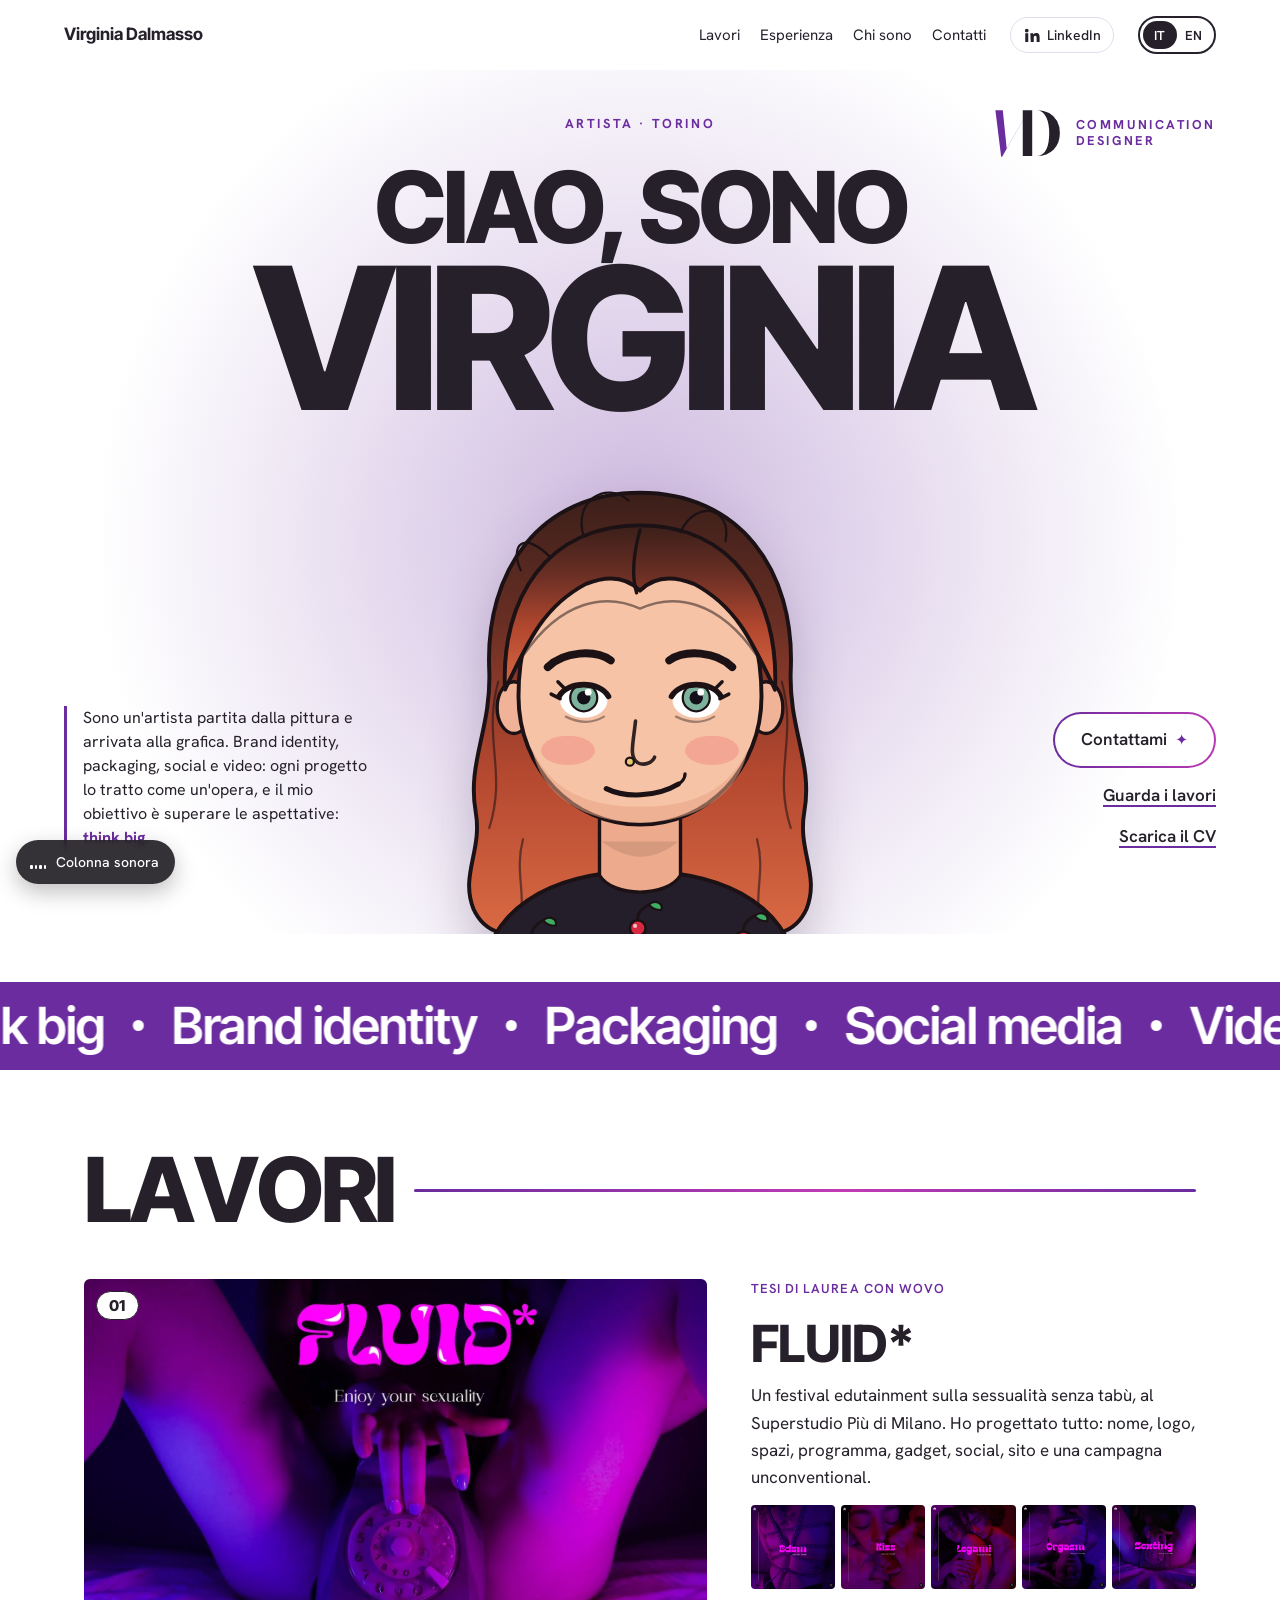
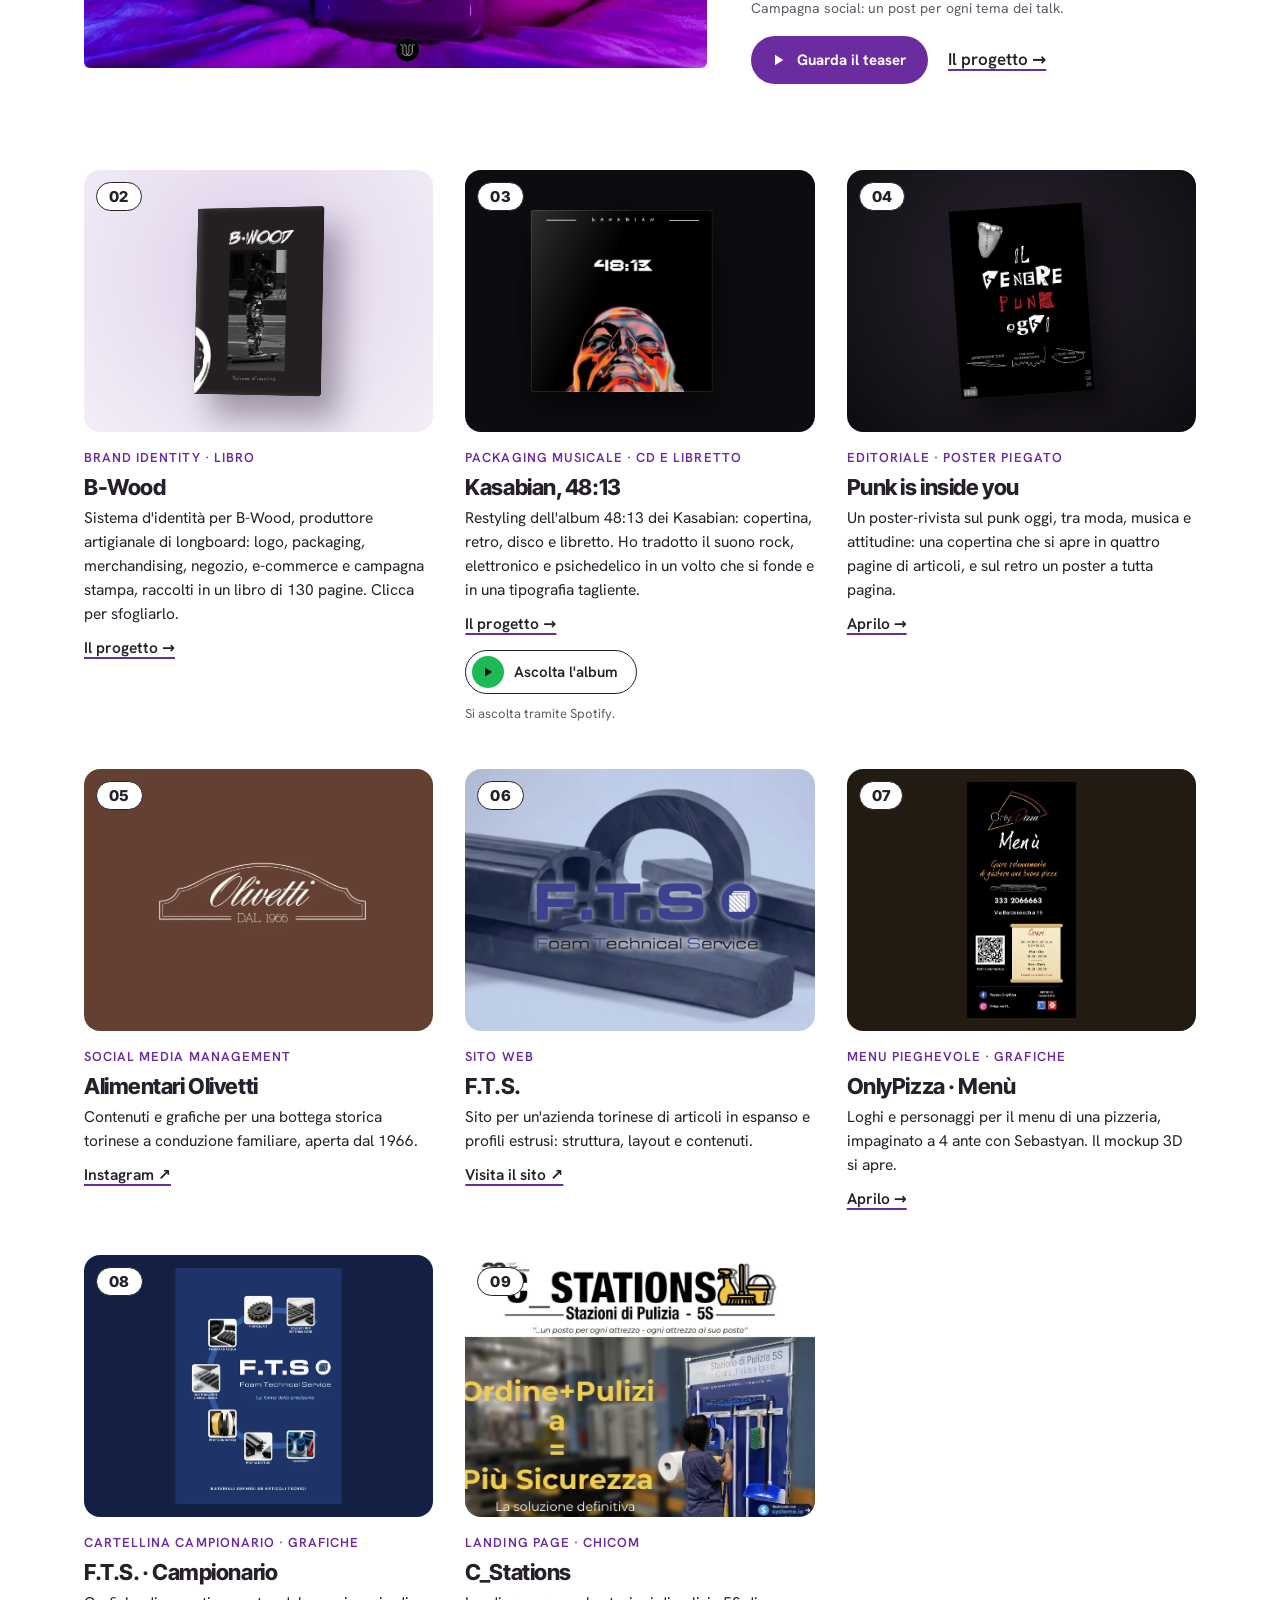
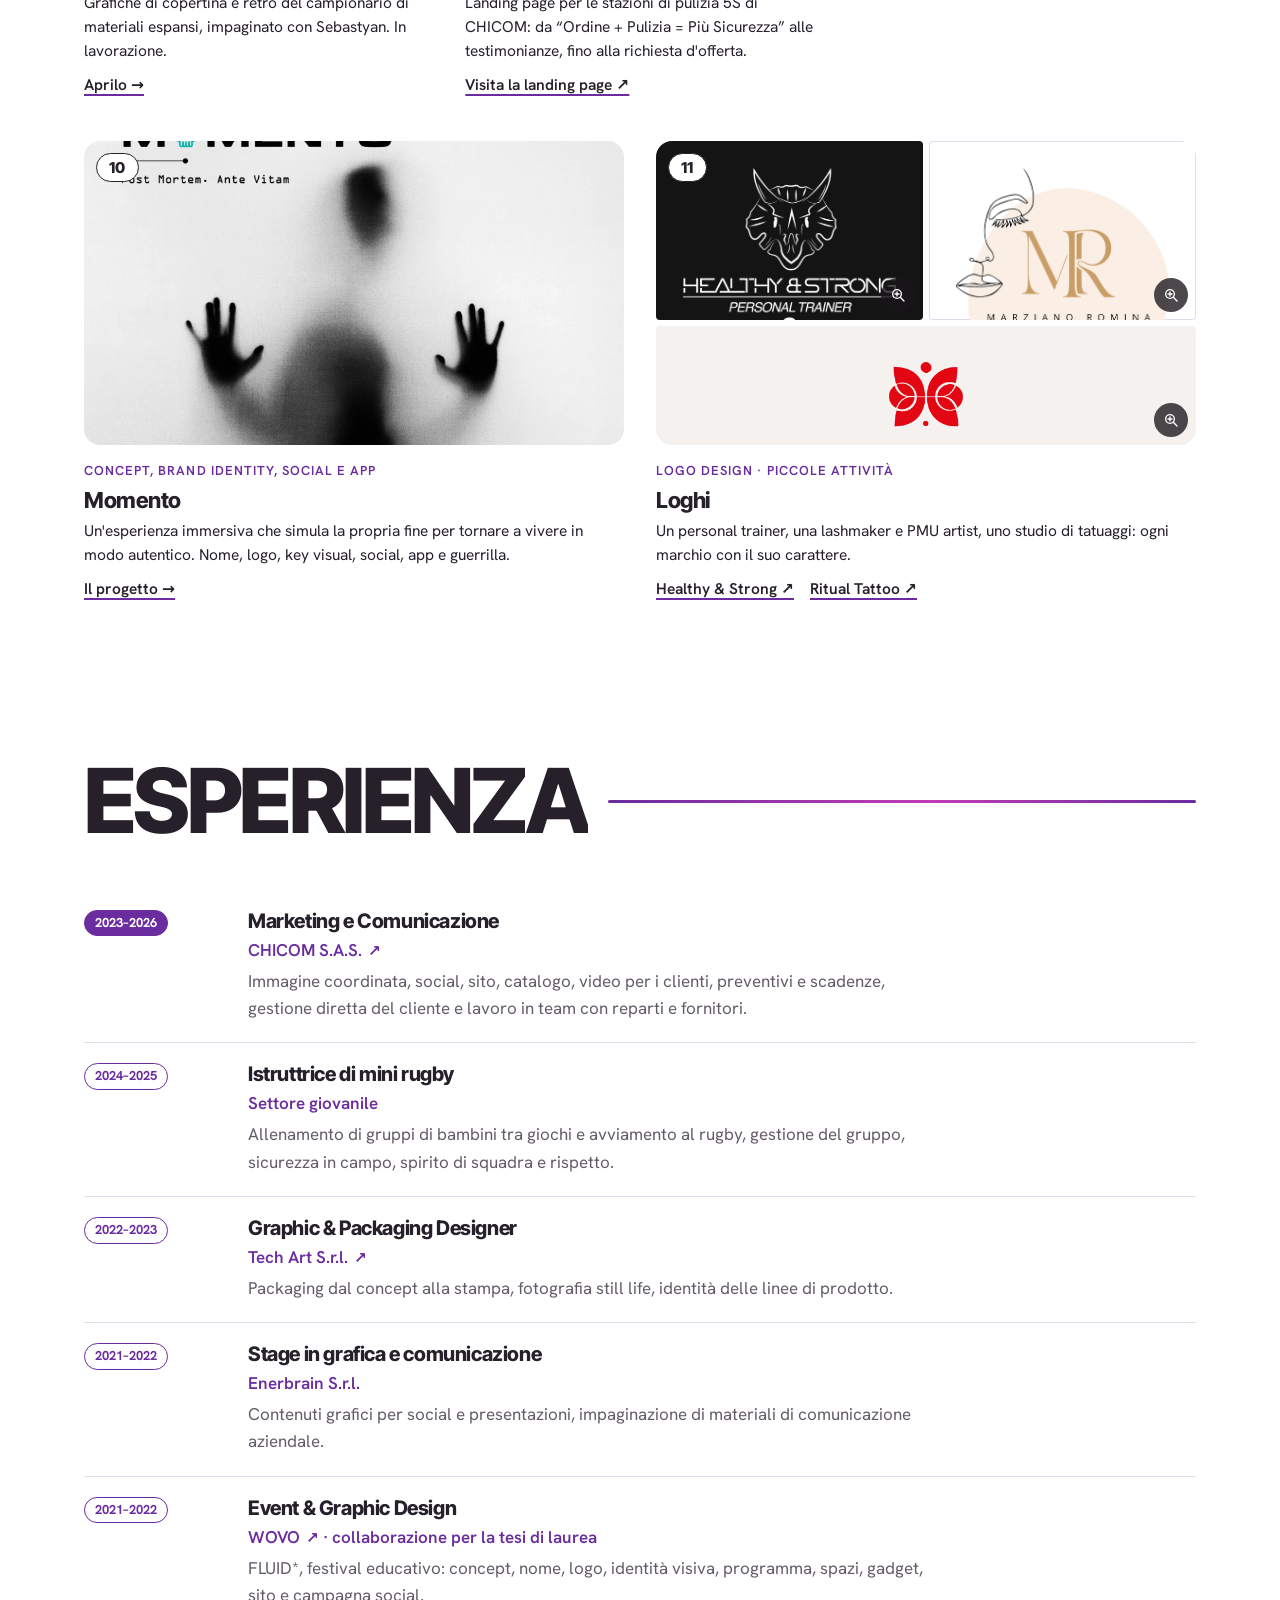
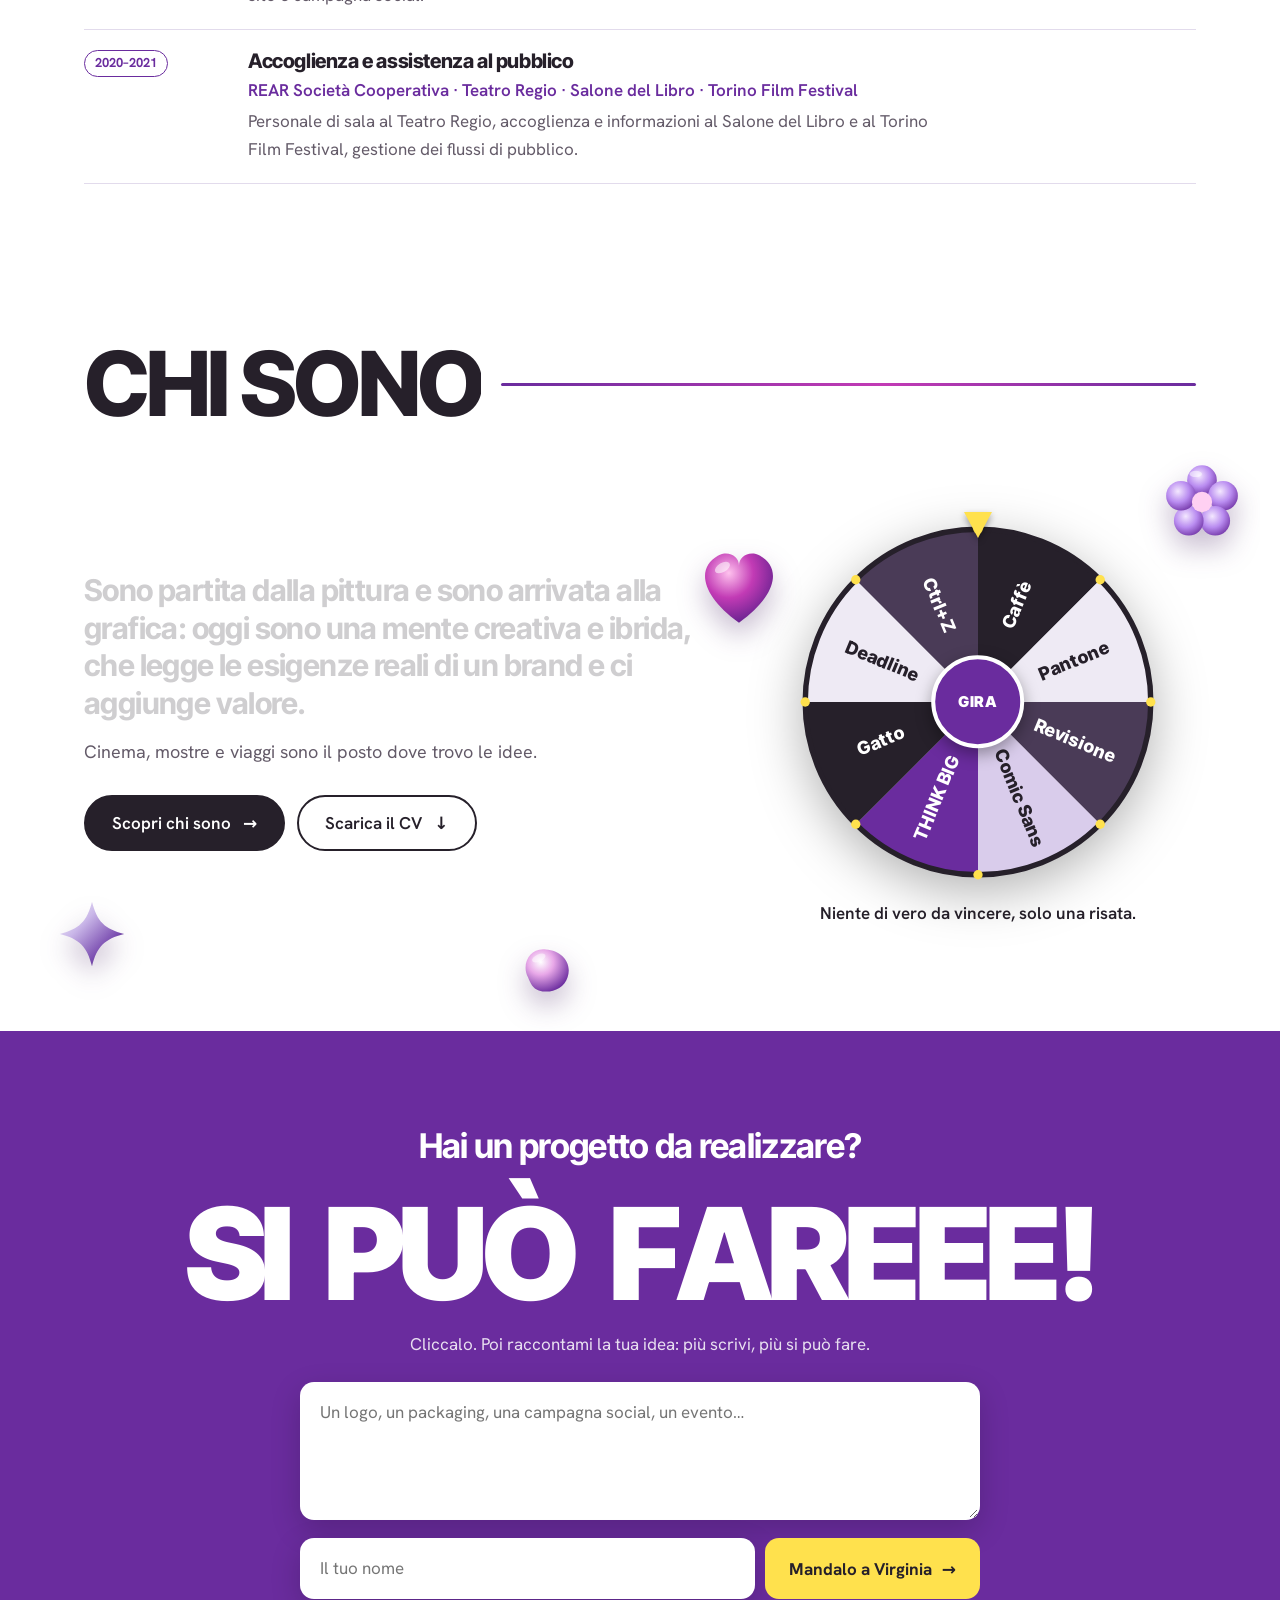
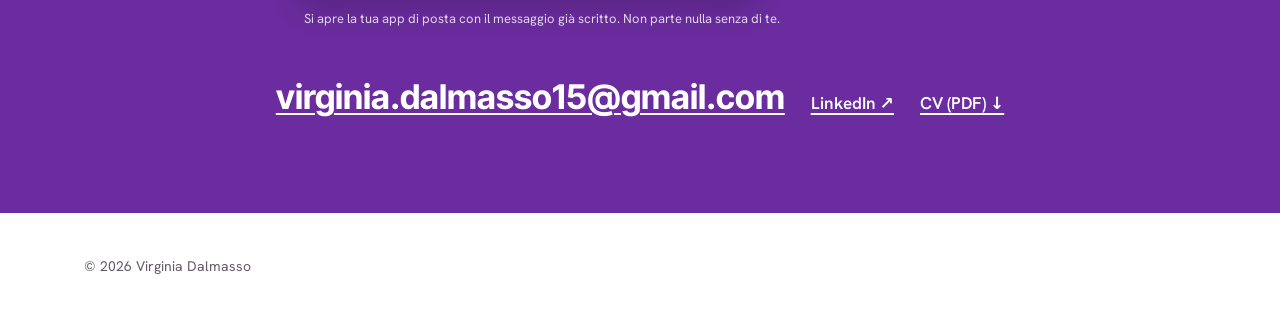
==== commit 8e2852fc: "Hero: avatar a linee d'inchiostro con occhi che seguono mouse/scroll Co-Authored-By: Claude Sonnet 5" ====
--- a/index.html
+++ b/index.html
@@ -1,6 +1,6 @@
-<!doctype html> <html lang="it" class="no-js"> <head> <meta charset="utf-8"> <meta name="google-site-verification" content="SBv0GIvomij9Hr-ApakNnwhufSbwst-hournCZHIsdA"> <meta name="viewport" content="width=device-width,initial-scale=1"> <title>Virginia Dalmasso · Communication Designer</title> <meta name="description" content="Virginia Dalmasso, communication designer a Torino. Brand identity, packaging, social media e video."> <link rel="canonical" href="https://profili-cv.github.io/virginia-dalmasso/"> <meta property="og:locale" content="it_IT"> <meta property="og:site_name" content="Virginia Dalmasso"> <script type="application/ld+json">{"@context": "https://schema.org", "@graph": [{"@type": "ProfilePage", "@id": "https://profili-cv.github.io/virginia-dalmasso/#page", "url": "https://profili-cv.github.io/virginia-dalmasso/", "name": "Virginia Dalmasso · Communication Designer", "inLanguage": ["it", "en"], "mainEntity": {"@id": "https://profili-cv.github.io/virginia-dalmasso/#person"}}, {"@type": "Person", "name": "Virginia Dalmasso", "jobTitle": "Communication Designer", "description": "Communication designer a Torino: brand identity, packaging, social media e video.", "email": "mailto:virginia.dalmasso15@gmail.com", "address": {"@type": "PostalAddress", "addressLocality": "Torino", "addressCountry": "IT"}, "alumniOf": {"@type": "CollegeOrUniversity", "name": "IAAD – Istituto d'Arte Applicata e Design"}, "knowsAbout": ["Communication design", "Brand identity", "Packaging design", "Social media", "Video editing", "Adobe Creative Cloud", "Graphic design"], "sameAs": ["https://www.linkedin.com/in/virginia-dalmasso-7b20ab218/"], "@id": "https://profili-cv.github.io/virginia-dalmasso/#person", "url": "https://profili-cv.github.io/virginia-dalmasso/", "image": "https://profili-cv.github.io/virginia-dalmasso/img/anteprima-2026.jpg"}, {"@type": "WebSite", "@id": "https://profili-cv.github.io/virginia-dalmasso/#site", "url": "https://profili-cv.github.io/virginia-dalmasso/", "name": "Virginia Dalmasso", "inLanguage": ["it", "en"], "author": {"@id": "https://profili-cv.github.io/virginia-dalmasso/#person"}}]}</script> <link rel="icon" href="favicon.svg?v=2" type="image/svg+xml"> <link rel="apple-touch-icon" href="img/apple-touch-icon.png"> <meta property="og:type" content="website"> <meta property="og:url" content="https://profili-cv.github.io/virginia-dalmasso/"> <meta property="og:title" content="Virginia Dalmasso · Communication Designer"> <meta property="og:description" content="Communication designer a Torino: brand identity, packaging, social media e video."> <meta property="og:image" content="https://profili-cv.github.io/virginia-dalmasso/img/anteprima-2026.jpg"> <meta property="og:image:width" content="1200"> <meta property="og:image:height" content="630"> <meta name="twitter:card" content="summary_large_image"> <link rel="preload" href="fonts/inter-tight.woff2" as="font" type="font/woff2" crossorigin> <link rel="stylesheet" href="style.css?v=59"><link rel="stylesheet" href="novita.css?v=4"> <script>try{sessionStorage.getItem("pl-seen")||document.documentElement.classList.add("pl-on")}catch(e){document.documentElement.classList.add("pl-on")}</script> </head> <body> <div class="preloader" aria-hidden="true"> <div class="pl-seal"> <svg class="pl-ring" viewBox="0 0 200 200"><defs><path id="pl-path" d="M100,100 m-82,0 a82,82 0 1,1 164,0 a82,82 0 1,1 -164,0"/></defs><text><textPath href="#pl-path" textLength="508" lengthAdjust="spacing">THINK BIG · COMMUNICATION DESIGN · TORINO ·</textPath></text></svg> <svg class="pl-track" viewBox="0 0 200 200"><circle cx="100" cy="100" r="64"/></svg> <img class="pl-mono pl-mono-light" src="img/vd-monogramma.svg" alt=""> <img class="pl-mono pl-mono-dark" src="img/vd-monogramma-negativo.svg" alt=""> </div> </div> <a class="skip" href="#lavori" data-en="Skip to work">Vai ai lavori</a> <header class="nav"> <a class="nav-name" href="#top">Virginia Dalmasso</a> <nav aria-label="Sezioni"> <a href="#lavori" data-en="Work">Lavori</a> <a href="#esperienza" data-en="Experience">Esperienza</a> <a href="#chi-sono" data-en="About">Chi sono</a> <a href="#contatti" data-en="Contact">Contatti</a> </nav> <a class="nav-in" href="https://www.linkedin.com/in/virginia-dalmasso-7b20ab218/" target="_blank" rel="noopener" aria-label="LinkedIn"><svg viewBox="0 0 24 24" width="18" height="18" aria-hidden="true"><path fill="currentColor" d="M4.98 3.5a2.5 2.5 0 1 1 0 5 2.5 2.5 0 0 1 0-5zM3 9.75h4v11.5H3zM9.75 9.75h3.8v1.6h.06c.53-1 1.83-2.05 3.77-2.05 4.03 0 4.77 2.6 4.77 6v5.95h-4v-5.27c0-1.26-.02-2.88-1.76-2.88-1.76 0-2.03 1.37-2.03 2.79v5.36h-4z"/></svg><span class="nav-in-text">LinkedIn</span></a> <button class="lang" type="button" id="lang" aria-label="Switch to English"><span class="lang-opt is-on">IT</span><span class="lang-opt">EN</span></button> </header> <main id="top"> <section class="hero"> <div class="cat-run" aria-hidden="true"><div class="cat-marks"></div><img class="cat" src="img/gatto.webp" alt=""></div> <a class="hero-logo" href="#top" aria-label="Virginia Dalmasso, Communication Designer"><picture><source media="(prefers-color-scheme:dark)" srcset="img/vd-monogramma-negativo.svg"><img src="img/vd-monogramma.svg" alt="" width="84" height="60"></picture><span data-en="Communication<br>Designer">Communication<br>Designer</span></a><div class="hero-text"> <p class="eyebrow" data-en="Artist · Turin">Artista · Torino</p> <h1><span data-en="Hi, I'm">Ciao, sono</span><span>Virginia</span><span class="sr-only"> Dalmasso</span></h1> <p class="hero-lead"><span data-en="I'm an artist who started from painting and ended up in design. Brand identity, packaging, social and video: I treat every project like a piece of art, and my goal is to exceed expectations:">Sono un'artista partita dalla pittura e arrivata alla grafica. Brand identity, packaging, social e video: ogni progetto lo tratto come un'opera, e il mio obiettivo è superare le aspettative:</span> <strong>think big</strong>.</p> <p class="hero-links"><a class="pill-grad" href="#contatti" data-en="Contact me">Contattami</a> <a href="#lavori" data-en="See the work">Guarda i lavori</a> <a href="cv-virginia-dalmasso.pdf" download data-en="Download CV">Scarica il CV</a> </p> </div> <div class="hero-photo"> <div class="pin-photo" id="pin-photo"> <span class="pin-tape" data-cursor="Stacca" data-cursor-en="Peel off" title="Trascina per staccare la foto"></span> <img class="portrait" src="img/caricatura.svg" alt="Caricatura di Virginia in stile avatar: capelli lunghi rosso rame, occhi verdi, piercing al naso" data-en-alt="Avatar-style caricature of Virginia: long copper-red hair, green eyes, nose piercing" width="400" height="460"> <canvas class="pin-draw" aria-label="Disegna sulla foto" data-en-label="Draw on the photo"></canvas> </div> <div class="pin-tools"> <span class="pin-hint" data-en="Draw on me ✎">Disegnami sopra ✎</span> <button type="button" class="pin-clear" data-en="Clear">Cancella</button> </div> <a class="seal" href="#contatti" aria-label="Contattami" data-en-label="Contact me"> <svg viewBox="0 0 200 200" width="100" height="100" aria-hidden="true" focusable="false"> <defs><path id="seal-path" d="M100,100 m-76,0 a76,76 0 1,1 152,0 a76,76 0 1,1 -152,0"/></defs> <circle cx="100" cy="100" r="98" class="seal-bg"/> <g class="seal-ring"><text><textPath href="#seal-path" startOffset="0" textLength="470" lengthAdjust="spacing">THINK BIG · COMMUNICATION DESIGN · TORINO ·</textPath></text></g> <image href="img/vd-monogramma.svg" x="56" y="69" width="88" height="62" class="seal-mono"/> </svg> </a> </div> </section> <div class="marquee marquee-vd" aria-hidden="true"> <div class="marquee-track"><span><b data-en="Think big">Think big</b><i class="dot"></i><b data-en="Brand identity">Brand identity</b><i class="dot"></i><b data-en="Packaging">Packaging</b><i class="dot"></i><b data-en="Social media">Social media</b><i class="dot"></i><b data-en="Video">Video</b><i class="dot"></i><b data-en="Events">Eventi</b><i class="dot"></i><b data-en="Web">Web</b><i class="dot"></i></span><span><b data-en="Think big">Think big</b><i class="dot"></i><b data-en="Brand identity">Brand identity</b><i class="dot"></i><b data-en="Packaging">Packaging</b><i class="dot"></i><b data-en="Social media">Social media</b><i class="dot"></i><b data-en="Video">Video</b><i class="dot"></i><b data-en="Events">Eventi</b><i class="dot"></i><b data-en="Web">Web</b><i class="dot"></i></span></div> </div> <section id="lavori" class="section"> <h2 data-en="Selected work">Lavori</h2> <article class="feature-fluid" id="fluid" data-fx="fluid"> <figure class="ph ph-cover ph-link"><a href="fluid.html" class="cover-link" data-cursor="Vedi progetto" data-cursor-en="View project"><img class="no-zoom" src="img/fluid-cover.webp" alt="Visual della campagna FLUID*, con il logo e il claim Enjoy your sexuality" data-en-alt="FLUID* campaign visual with the logo and the Enjoy your sexuality claim"><span class="cover-cta" data-en="Discover the project →">Scopri il progetto →</span></a></figure> <div class="ff-text"> <p class="kicker" data-en="Graduation thesis with WOVO">Tesi di laurea con WOVO</p> <h3>FLUID*</h3> <p data-en="An edutainment festival about sexuality without taboos, at Superstudio Più in Milan. I designed everything: name, logo, spaces, programme, gadgets, social media, website and an unconventional campaign.">Un festival edutainment sulla sessualità senza tabù, al Superstudio Più di Milano. Ho progettato tutto: nome, logo, spazi, programma, gadget, social, sito e una campagna unconventional.</p> <div class="posts-row ff-posts" aria-label="Campagna social" data-en-label="Social campaign"><button class="zoom" type="button" aria-label="Ingrandisci: post BDSM" data-en-label="Enlarge: BDSM post"><img src="img/fluid-post-bdsm.webp" alt="Post social FLUID*: BDSM" data-en-alt="FLUID* social post: BDSM" loading="lazy"></button><button class="zoom" type="button" aria-label="Ingrandisci: post Kiss" data-en-label="Enlarge: Kiss post"><img src="img/fluid-post-kiss.webp" alt="Post social FLUID*: Kiss" data-en-alt="FLUID* social post: Kiss" loading="lazy"></button><button class="zoom" type="button" aria-label="Ingrandisci: post Legami" data-en-label="Enlarge: Legami post"><img src="img/fluid-post-legami.webp" alt="Post social FLUID*: Legami" data-en-alt="FLUID* social post: Legami" loading="lazy"></button><button class="zoom" type="button" aria-label="Ingrandisci: post Orgasm" data-en-label="Enlarge: Orgasm post"><img src="img/fluid-post-orgasm.webp" alt="Post social FLUID*: Orgasm" data-en-alt="FLUID* social post: Orgasm" loading="lazy"></button><button class="zoom" type="button" aria-label="Ingrandisci: post Sexting" data-en-label="Enlarge: Sexting post"><img src="img/fluid-post-sexting.webp" alt="Post social FLUID*: Sexting" data-en-alt="FLUID* social post: Sexting" loading="lazy"></button></div> <p class="ff-caption" data-en="Social campaign: one post for each topic of the talks.">Campagna social: un post per ogni tema dei talk.</p> <p class="ff-actions"><button class="play-btn" type="button" data-cursor="Guarda" data-cursor-en="Watch" data-video-open aria-haspopup="dialog"><svg viewBox="0 0 24 24" width="18" height="18" aria-hidden="true"><path d="M8 5v14l11-7z" fill="currentColor"/></svg><span data-en="Watch the teaser">Guarda il teaser</span></button><a class="more-link" href="fluid.html" data-en="The project →">Il progetto →</a></p> </div> </article> <div class="cards"> <article id="bwood" data-fx="bwood" class="card-w"> <button class="cw-media book-stage" type="button" data-book-open aria-haspopup="dialog" data-cursor="Sfoglia" data-cursor-en="Flip through"> <span class="book3d" aria-hidden="true"> <span class="book-inside" style="background-image:url(img/bwood/inside.webp)"></span> <span class="book-cover" style="background-image:url(img/bwood/cover.webp)"></span> <span class="book-spine"></span> </span> <span class="sr-only" data-en="Flip through the B-Wood book">Sfoglia il libro di B-Wood</span> </button> <p class="kicker" data-en="Brand identity · book">Brand identity · libro</p> <h3><a href="bwood.html" class="title-link">B-Wood</a></h3> <p data-en="Identity system for B-Wood, a craft longboard maker: logo, packaging, merchandise, shop, e-commerce and print campaign, collected in a 130-page book. Click to flip through it.">Sistema d'identità per B-Wood, produttore artigianale di longboard: logo, packaging, merchandising, negozio, e-commerce e campagna stampa, raccolti in un libro di 130 pagine. Clicca per sfogliarlo.</p> <p class="cw-link"><a href="bwood.html" data-en="The project →">Il progetto →</a></p> </article> <article id="kasabian" data-fx="kasabian" class="card-w"> <button class="cw-media cd-stage" type="button" data-cd-open aria-haspopup="dialog" data-cursor="Apri" data-cursor-en="Open"> <span class="cd" aria-hidden="true"> <span class="cd-disc" style="background-image:url(img/kasabian/disc.webp)"></span> <span class="cd-case" style="background-image:url(img/kasabian/cover.webp)"></span> </span> <span class="sr-only" data-en="Open the Kasabian album images">Apri le immagini dell'album dei Kasabian</span> </button> <div class="cd-gallery" data-lb-group hidden><img src="img/kasabian/case.webp" alt="Custodia del CD con la nuova copertina" data-en-alt="CD case with the new cover" loading="lazy" decoding="async"><img src="img/kasabian/case-retro.webp" alt="Fronte e retro della custodia" data-en-alt="Front and back of the case" loading="lazy" decoding="async"><img src="img/kasabian/case-open.webp" alt="Custodia aperta con il disco" data-en-alt="Open case with the disc" loading="lazy" decoding="async"><img src="img/kasabian/cover-retro.webp" alt="Copertina e retro stesi" data-en-alt="Cover and back laid flat" loading="lazy" decoding="async"><img src="img/kasabian/tracklist.webp" alt="Libretto: la tracklist" data-en-alt="Booklet: the tracklist" loading="lazy" decoding="async"><img src="img/kasabian/libretto.webp" alt="Libretto aperto" data-en-alt="Open booklet" loading="lazy" decoding="async"><img src="img/kasabian/originale.webp" alt="La copertina originale, rosa" data-en-alt="The original pink cover" loading="lazy" decoding="async"></div> <p class="kicker" data-en="Music packaging · CD and booklet">Packaging musicale · CD e libretto</p> <h3><a href="kasabian.html" class="title-link" data-en="Kasabian, 48:13">Kasabian, 48:13</a></h3> <p data-en="Restyling of the Kasabian album 48:13: cover, back, disc and booklet. I turned rock, electronic and psychedelic sound into a melting face and sharp lettering.">Restyling dell'album 48:13 dei Kasabian: copertina, retro, disco e libretto. Ho tradotto il suono rock, elettronico e psichedelico in un volto che si fonde e in una tipografia tagliente.</p> <p class="cw-link"><a href="kasabian.html" data-en="The project →">Il progetto →</a></p> <div class="listen" data-listen="0YEIhLHs5kP5CpU7HBBRL6"> <button class="listen-btn" type="button" aria-expanded="false" aria-controls="listen-player"> <span class="listen-ico" aria-hidden="true"><svg viewBox="0 0 24 24" width="14" height="14"><path class="i-play" fill="currentColor" d="M7 4.5v15l12-7.5z"/><path class="i-close" fill="currentColor" d="M6 6h12v12H6z"/></svg></span> <span class="l-open" data-en="Listen to the album">Ascolta l'album</span><span class="l-close" data-en="Close the player">Chiudi il player</span> </button> <p class="listen-note" data-en="Plays through Spotify.">Si ascolta tramite Spotify.</p> <div class="listen-player" id="listen-player" hidden></div> </div> </article> <article id="punk" data-fx="punk" class="card-w"> <a class="cw-media poster-stage" href="poster.html" data-cursor="Apri" data-cursor-en="Open"> <span class="ps-fold" aria-hidden="true"><span class="ps-front" style="background-image:url(img/poster/cover.webp)"></span></span> <span class="sr-only" data-en="Open the Punk poster">Apri il poster Punk</span> </a> <p class="kicker" data-en="Editorial · folded poster">Editoriale · poster piegato</p> <h3><a href="poster.html" class="title-link" data-en="Punk is inside you">Punk is inside you</a></h3> <p data-en="A poster-magazine on punk today, between fashion, music and attitude: a cover that unfolds into four pages of articles, and a full-size poster on the back.">Un poster-rivista sul punk oggi, tra moda, musica e attitudine: una copertina che si apre in quattro pagine di articoli, e sul retro un poster a tutta pagina.</p> <p class="cw-link"><a href="poster.html" data-en="Unfold it →">Aprilo →</a></p> </article> <article id="olivetti" data-fx="olivetti" class="card-w"> <div class="cw-media"><img src="img/olivetti.webp" data-full="img/olivetti-post.webp" alt="Post Instagram di Alimentari Olivetti con il logo del negozio, dal 1966" data-en-alt="Alimentari Olivetti Instagram post with the shop logo, since 1966" loading="lazy"></div> <p class="kicker">Social media management</p> <h3>Alimentari Olivetti</h3> <p data-en="Content and graphics for a historic family-run grocery in Turin, open since 1966.">Contenuti e grafiche per una bottega storica torinese a conduzione familiare, aperta dal 1966.</p> <p class="cw-link"><a href="https://www.instagram.com/alimentari.olivetti/" target="_blank" rel="noopener">Instagram ↗</a></p> </article> <article id="fts" data-fx="fts" class="card-w"> <div class="cw-media"><img src="img/fts.webp" alt="Sito web di F.T.S." data-en-alt="F.T.S. website" loading="lazy"></div> <p class="kicker" data-en="Website">Sito web</p> <h3>F.T.S.</h3> <p data-en="Website for a Turin company that makes foam products and extruded profiles: structure, layout and content.">Sito per un'azienda torinese di articoli in espanso e profili estrusi: struttura, layout e contenuti.</p> <p class="cw-link"><a href="https://ftsto.it/" target="_blank" rel="noopener" data-en="Visit the site ↗">Visita il sito ↗</a></p> </article> <article id="onlypizza" data-fx="onlypizza" class="card-w"><a class="cw-media" href="pieghevoli.html#pizzeria" data-cursor="Apri" data-cursor-en="Open"><img src="img/pieghevoli/card-pz.webp" alt="Copertina del menu pieghevole OnlyPizza, nera con testi arancioni" data-en-alt="Cover of the OnlyPizza folding menu, black with orange text" loading="lazy"></a><p class="kicker" data-en="Folding menu · graphics">Menu pieghevole · grafiche</p><h3><a href="pieghevoli.html#pizzeria" class="title-link">OnlyPizza · Menù</a></h3><p data-en="Logos and characters for a pizzeria menu, laid out in 4 panels with Sebastyan. The 3D mockup opens.">Loghi e personaggi per il menu di una pizzeria, impaginato a 4 ante con Sebastyan. Il mockup 3D si apre.</p><p class="cw-link"><a href="pieghevoli.html#pizzeria" data-en="Open the folder →">Aprilo →</a></p></article> <article id="fts-campionario" data-fx="fts-campionario" class="card-w"><a class="cw-media" href="pieghevoli.html#fts" data-cursor="Apri" data-cursor-en="Open"><img src="img/pieghevoli/card-fts.webp" alt="Copertina del catalogo F.T.S., blu con le famiglie di prodotto attorno a un anello" data-en-alt="Cover of the F.T.S. catalogue, blue with product families around a ring" loading="lazy"></a><p class="kicker" data-en="Sample folder · graphics">Cartellina campionario · grafiche</p><h3><a href="pieghevoli.html#fts" class="title-link">F.T.S. · Campionario</a></h3><p data-en="Cover and back graphics for the foam materials sample folder, laid out with Sebastyan. In progress.">Grafiche di copertina e retro del campionario di materiali espansi, impaginato con Sebastyan. In lavorazione.</p><p class="cw-link"><a href="pieghevoli.html#fts" data-en="Open the folder →">Aprilo →</a></p></article> <article id="cstations" data-fx="cstations" class="card-w"> <a class="cw-media" href="https://www.chicomfactory.com/" target="_blank" rel="noopener" data-cursor="Visita" data-cursor-en="Visit"><img class="no-zoom" src="img/chicom-landing.webp" alt="Landing page C_Stations di CHICOM: Ordine più Pulizia uguale Più Sicurezza" data-en-alt="CHICOM C_Stations landing page: Order plus Cleaning equals More Safety" loading="lazy"></a> <p class="kicker">Landing page · CHICOM</p> <h3>C_Stations</h3> <p data-en="Landing page for CHICOM's 5S cleaning stations: from “Order + Cleaning = More Safety” to testimonials and the request for a quote.">Landing page per le stazioni di pulizia 5S di CHICOM: da “Ordine + Pulizia = Più Sicurezza” alle testimonianze, fino alla richiesta d'offerta.</p> <p class="cw-link"><a href="https://www.chicomfactory.com/" target="_blank" rel="noopener" data-en="Visit the landing page ↗">Visita la landing page ↗</a></p> </article> <article id="momento" data-fx="momento" class="card-w half"> <a class="cw-media ph-link mo-media" href="momento.html" data-cursor="Vedi progetto" data-cursor-en="View project"><img class="no-zoom" src="img/momento.webp" alt="Key visual di MOMENTO: una figura sfocata dietro un vetro, con il logo" data-en-alt="MOMENTO key visual: a blurred figure behind glass, with the logo" loading="lazy"><span class="mo-veil" aria-hidden="true"><svg class="mo-skull" viewBox="0 0 120 140"><path d="M32 100C16 93 9 79 9 60 9 30 32 9 60 9s51 21 51 51c0 19-7 33-23 40v26c0 4-3 7-7 7H39c-4 0-7-3-7-7z" fill="none" stroke="currentColor" stroke-width="11" stroke-linejoin="round"/><path d="M53 112v21M67 112v21" stroke="currentColor" stroke-width="9" stroke-linecap="round"/><circle cx="40" cy="64" r="12" fill="none" stroke="currentColor" stroke-width="9"/><circle cx="80" cy="64" r="12" fill="none" stroke="currentColor" stroke-width="9"/></svg><span class="mo-tag">Post Mortem. Ante Vitam</span></span></a> <p class="kicker" data-en="Concept, brand identity, social and app">Concept, brand identity, social e app</p> <h3><a href="momento.html" class="title-link">Momento</a></h3> <p data-en="An immersive experience that simulates your own end so you can go back to living authentically. Name, logo, key visual, social, app and guerrilla.">Un'esperienza immersiva che simula la propria fine per tornare a vivere in modo autentico. Nome, logo, key visual, social, app e guerrilla.</p> <p class="cw-link"><a href="momento.html" data-en="The project →">Il progetto →</a></p> </article> <article id="loghi" data-fx="loghi" class="card-w half"> <div class="cw-media logos-mini"> <span class="lm tile-dark"><img src="img/logo-healthy-strong.webp" alt="Logo Healthy &amp; Strong" loading="lazy"><span class="lm-zoom" aria-hidden="true"><svg viewBox="0 0 24 24" width="16" height="16"><circle cx="10.5" cy="10.5" r="6.5" fill="none" stroke="currentColor" stroke-width="2"/><path d="M15.5 15.5L21 21M10.5 7.5v6M7.5 10.5h6" stroke="currentColor" stroke-width="2" stroke-linecap="round"/></svg></span></span> <span class="lm tile-cream"><img src="img/logo-marziano-romina.webp" alt="Logo Marziano Romina" loading="lazy"><span class="lm-zoom" aria-hidden="true"><svg viewBox="0 0 24 24" width="16" height="16"><circle cx="10.5" cy="10.5" r="6.5" fill="none" stroke="currentColor" stroke-width="2"/><path d="M15.5 15.5L21 21M10.5 7.5v6M7.5 10.5h6" stroke="currentColor" stroke-width="2" stroke-linecap="round"/></svg></span></span> <span class="lm tile-light lm-wide"><img src="img/logo-ritual-tattoo.webp" alt="Logo Ritual Tattoo" loading="lazy"><span class="lm-zoom" aria-hidden="true"><svg viewBox="0 0 24 24" width="16" height="16"><circle cx="10.5" cy="10.5" r="6.5" fill="none" stroke="currentColor" stroke-width="2"/><path d="M15.5 15.5L21 21M10.5 7.5v6M7.5 10.5h6" stroke="currentColor" stroke-width="2" stroke-linecap="round"/></svg></span></span> </div> <p class="kicker" data-en="Logo design · small businesses">Logo design · piccole attività</p> <h3 data-en="Logos">Loghi</h3> <p data-en="A personal trainer, a lash maker and PMU artist, a tattoo studio: each mark has its own character.">Un personal trainer, una lashmaker e PMU artist, uno studio di tatuaggi: ogni marchio con il suo carattere.</p> <p class="cw-link"><a href="https://www.instagram.com/_healthystrong_/" target="_blank" rel="noopener">Healthy &amp; Strong ↗</a> <a href="https://www.instagram.com/_ritual.tattoo_/" target="_blank" rel="noopener">Ritual Tattoo ↗</a></p> </article> </div> </section> <section id="esperienza" class="section"> <h2 data-en="Experience">Esperienza</h2> <ol class="timeline"> <li> <span class="years now">2023–2026</span> <div> <h3 data-en="Marketing and communication">Marketing e Comunicazione</h3> <p class="org"><a class="org-link" href="https://www.chicomvisual.com/" target="_blank" rel="noopener">CHICOM S.A.S. <span class="arr" aria-hidden="true">↗</span></a></p> <p class="hl-p"><span class="hl" data-en="Corporate identity, social media, website, catalogue, video for clients, quotes and deadlines, direct client management and teamwork with departments and suppliers.">Immagine coordinata, social, sito, catalogo, video per i clienti, preventivi e scadenze, gestione diretta del cliente e lavoro in team con reparti e fornitori.</span></p> </div> </li> <li> <span class="years">2024–2025</span> <div> <h3 data-en="Mini rugby coach">Istruttrice di mini rugby</h3> <p class="org" data-en="Youth section">Settore giovanile</p> <p class="hl-p"><span class="hl" data-en="Training groups of children through games and rugby basics, group management, safety on the pitch, team spirit and respect.">Allenamento di gruppi di bambini tra giochi e avviamento al rugby, gestione del gruppo, sicurezza in campo, spirito di squadra e rispetto.</span></p> </div> </li> <li> <span class="years">2022–2023</span> <div> <h3>Graphic &amp; Packaging Designer</h3> <p class="org"><a class="org-link" href="https://techartzone.com/" target="_blank" rel="noopener">Tech Art S.r.l. <span class="arr" aria-hidden="true">↗</span></a></p> <p class="hl-p"><span class="hl" data-en="Packaging from concept to print, still-life photography, product line identities.">Packaging dal concept alla stampa, fotografia still life, identità delle linee di prodotto.</span></p> </div> </li> <li> <span class="years">2021–2022</span> <div> <h3 data-en="Graphic and communication internship">Stage in grafica e comunicazione</h3> <p class="org">Enerbrain S.r.l.</p> <p class="hl-p"><span class="hl" data-en="Graphic content for social media and presentations, layout of company communication materials.">Contenuti grafici per social e presentazioni, impaginazione di materiali di comunicazione aziendale.</span></p> </div> </li> <li> <span class="years">2021–2022</span> <div> <h3>Event &amp; Graphic Design</h3> <p class="org"><a class="org-link" href="https://wovostore.com/" target="_blank" rel="noopener">WOVO <span class="arr" aria-hidden="true">↗</span></a> · <span data-en="graduation thesis collaboration">collaborazione per la tesi di laurea</span></p> <p class="hl-p"><span class="hl" data-en="FLUID*, an educational festival: concept, name, logo, visual identity, programme, venues, gadgets, website and social campaign.">FLUID*, festival educativo: concept, nome, logo, identità visiva, programma, spazi, gadget, sito e campagna social.</span></p> </div> </li> <li> <span class="years">2020–2021</span> <div> <h3 data-en="Front of house and visitor assistance">Accoglienza e assistenza al pubblico</h3> <p class="org">REAR Società Cooperativa · Teatro Regio · Salone del Libro · Torino Film Festival</p> <p class="hl-p"><span class="hl" data-en="Usher at Teatro Regio, visitor welcome and information at the Book Fair and the Film Festival, crowd flow management.">Personale di sala al Teatro Regio, accoglienza e informazioni al Salone del Libro e al Torino Film Festival, gestione dei flussi di pubblico.</span></p> </div> </li> </ol> </section> <section id="chi-sono" class="section about"><div class="floaties" aria-hidden="true">
+<!doctype html> <html lang="it" class="no-js"> <head> <meta charset="utf-8"> <meta name="google-site-verification" content="SBv0GIvomij9Hr-ApakNnwhufSbwst-hournCZHIsdA"> <meta name="viewport" content="width=device-width,initial-scale=1"> <title>Virginia Dalmasso · Communication Designer</title> <meta name="description" content="Virginia Dalmasso, communication designer a Torino. Brand identity, packaging, social media e video."> <link rel="canonical" href="https://profili-cv.github.io/virginia-dalmasso/"> <meta property="og:locale" content="it_IT"> <meta property="og:site_name" content="Virginia Dalmasso"> <script type="application/ld+json">{"@context": "https://schema.org", "@graph": [{"@type": "ProfilePage", "@id": "https://profili-cv.github.io/virginia-dalmasso/#page", "url": "https://profili-cv.github.io/virginia-dalmasso/", "name": "Virginia Dalmasso · Communication Designer", "inLanguage": ["it", "en"], "mainEntity": {"@id": "https://profili-cv.github.io/virginia-dalmasso/#person"}}, {"@type": "Person", "name": "Virginia Dalmasso", "jobTitle": "Communication Designer", "description": "Communication designer a Torino: brand identity, packaging, social media e video.", "email": "mailto:virginia.dalmasso15@gmail.com", "address": {"@type": "PostalAddress", "addressLocality": "Torino", "addressCountry": "IT"}, "alumniOf": {"@type": "CollegeOrUniversity", "name": "IAAD – Istituto d'Arte Applicata e Design"}, "knowsAbout": ["Communication design", "Brand identity", "Packaging design", "Social media", "Video editing", "Adobe Creative Cloud", "Graphic design"], "sameAs": ["https://www.linkedin.com/in/virginia-dalmasso-7b20ab218/"], "@id": "https://profili-cv.github.io/virginia-dalmasso/#person", "url": "https://profili-cv.github.io/virginia-dalmasso/", "image": "https://profili-cv.github.io/virginia-dalmasso/img/anteprima-2026.jpg"}, {"@type": "WebSite", "@id": "https://profili-cv.github.io/virginia-dalmasso/#site", "url": "https://profili-cv.github.io/virginia-dalmasso/", "name": "Virginia Dalmasso", "inLanguage": ["it", "en"], "author": {"@id": "https://profili-cv.github.io/virginia-dalmasso/#person"}}]}</script> <link rel="icon" href="favicon.svg?v=2" type="image/svg+xml"> <link rel="apple-touch-icon" href="img/apple-touch-icon.png"> <meta property="og:type" content="website"> <meta property="og:url" content="https://profili-cv.github.io/virginia-dalmasso/"> <meta property="og:title" content="Virginia Dalmasso · Communication Designer"> <meta property="og:description" content="Communication designer a Torino: brand identity, packaging, social media e video."> <meta property="og:image" content="https://profili-cv.github.io/virginia-dalmasso/img/anteprima-2026.jpg"> <meta property="og:image:width" content="1200"> <meta property="og:image:height" content="630"> <meta name="twitter:card" content="summary_large_image"> <link rel="preload" href="fonts/inter-tight.woff2" as="font" type="font/woff2" crossorigin> <link rel="stylesheet" href="style.css?v=59"><link rel="stylesheet" href="novita.css?v=5"> <script>try{sessionStorage.getItem("pl-seen")||document.documentElement.classList.add("pl-on")}catch(e){document.documentElement.classList.add("pl-on")}</script> </head> <body> <div class="preloader" aria-hidden="true"> <div class="pl-seal"> <svg class="pl-ring" viewBox="0 0 200 200"><defs><path id="pl-path" d="M100,100 m-82,0 a82,82 0 1,1 164,0 a82,82 0 1,1 -164,0"/></defs><text><textPath href="#pl-path" textLength="508" lengthAdjust="spacing">THINK BIG · COMMUNICATION DESIGN · TORINO ·</textPath></text></svg> <svg class="pl-track" viewBox="0 0 200 200"><circle cx="100" cy="100" r="64"/></svg> <img class="pl-mono pl-mono-light" src="img/vd-monogramma.svg" alt=""> <img class="pl-mono pl-mono-dark" src="img/vd-monogramma-negativo.svg" alt=""> </div> </div> <a class="skip" href="#lavori" data-en="Skip to work">Vai ai lavori</a> <header class="nav"> <a class="nav-name" href="#top">Virginia Dalmasso</a> <nav aria-label="Sezioni"> <a href="#lavori" data-en="Work">Lavori</a> <a href="#esperienza" data-en="Experience">Esperienza</a> <a href="#chi-sono" data-en="About">Chi sono</a> <a href="#contatti" data-en="Contact">Contatti</a> </nav> <a class="nav-in" href="https://www.linkedin.com/in/virginia-dalmasso-7b20ab218/" target="_blank" rel="noopener" aria-label="LinkedIn"><svg viewBox="0 0 24 24" width="18" height="18" aria-hidden="true"><path fill="currentColor" d="M4.98 3.5a2.5 2.5 0 1 1 0 5 2.5 2.5 0 0 1 0-5zM3 9.75h4v11.5H3zM9.75 9.75h3.8v1.6h.06c.53-1 1.83-2.05 3.77-2.05 4.03 0 4.77 2.6 4.77 6v5.95h-4v-5.27c0-1.26-.02-2.88-1.76-2.88-1.76 0-2.03 1.37-2.03 2.79v5.36h-4z"/></svg><span class="nav-in-text">LinkedIn</span></a> <button class="lang" type="button" id="lang" aria-label="Switch to English"><span class="lang-opt is-on">IT</span><span class="lang-opt">EN</span></button> </header> <main id="top"> <section class="hero"> <div class="cat-run" aria-hidden="true"><div class="cat-marks"></div><img class="cat" src="img/gatto.webp" alt=""></div> <a class="hero-logo" href="#top" aria-label="Virginia Dalmasso, Communication Designer"><picture><source media="(prefers-color-scheme:dark)" srcset="img/vd-monogramma-negativo.svg"><img src="img/vd-monogramma.svg" alt="" width="84" height="60"></picture><span data-en="Communication<br>Designer">Communication<br>Designer</span></a><div class="hero-text"> <p class="eyebrow" data-en="Artist · Turin">Artista · Torino</p> <h1><span data-en="Hi, I'm">Ciao, sono</span><span>Virginia</span><span class="sr-only"> Dalmasso</span></h1> <p class="hero-lead"><span data-en="I'm an artist who started from painting and ended up in design. Brand identity, packaging, social and video: I treat every project like a piece of art, and my goal is to exceed expectations:">Sono un'artista partita dalla pittura e arrivata alla grafica. Brand identity, packaging, social e video: ogni progetto lo tratto come un'opera, e il mio obiettivo è superare le aspettative:</span> <strong>think big</strong>.</p> <p class="hero-links"><a class="pill-grad" href="#contatti" data-en="Contact me">Contattami</a> <a href="#lavori" data-en="See the work">Guarda i lavori</a> <a href="cv-virginia-dalmasso.pdf" download data-en="Download CV">Scarica il CV</a> </p> </div> <div class="hero-photo"> <div class="pin-photo" id="pin-photo"> <span class="pin-tape" data-cursor="Stacca" data-cursor-en="Peel off" title="Trascina per staccare la foto"></span> <svg class="portrait" id="av" viewBox="0 0 400 460" width="400" height="460" role="img" aria-label="Caricatura di Virginia: capelli lunghi rosso rame, occhi verdi, piercing al naso. Gli occhi seguono il mouse."><defs><linearGradient id="avH" x1="0" y1="0" x2="0" y2="1"><stop offset="0" stop-color="#3B1F1A"/><stop offset=".3" stop-color="#6A2F24"/><stop offset=".62" stop-color="#B2472F"/><stop offset="1" stop-color="#DA6A44"/></linearGradient><clipPath id="avCl"><ellipse cx="150" cy="208" rx="21" ry="15"/></clipPath><clipPath id="avCr"><ellipse cx="250" cy="208" rx="21" ry="15"/></clipPath><g id="avCh"><path d="M0 0 C-2 -10 4 -15 10 -18" stroke="#1C1216" stroke-width="2.4" fill="none" stroke-linecap="round"/><circle cx="0" cy="3" r="7" fill="#D8283F" stroke="#1C1216" stroke-width="2.4"/><circle cx="-2.4" cy="1" r="1.8" fill="#fff" opacity=".7"/><path d="M10 -18 C16 -23 23 -19 21 -13 C16 -13 12 -15 10 -18z" fill="#3FAE62" stroke="#1C1216" stroke-width="2"/></g></defs><g id="avBody" stroke="#1C1216" stroke-linejoin="round" stroke-linecap="round"><!-- hair back --><path d="M200 22 C112 22 62 90 66 180 C68 232 46 262 54 306 C60 340 40 362 52 392 C62 414 86 420 100 408 C106 392 128 388 140 372 L260 372 C272 388 294 392 300 408 C314 420 338 414 348 392 C360 362 340 340 346 306 C354 262 332 232 334 180 C338 90 288 22 200 22Z" fill="url(#avH)" stroke-width="3.5"/><path d="M74 190 C60 240 82 270 66 320 M326 190 C340 240 318 270 334 320 M96 330 C88 360 100 380 92 404 M304 330 C312 360 300 380 308 404" fill="none" stroke="#1C1216" stroke-width="2" opacity=".55"/><!-- body --><path d="M58 462 C62 392 118 360 200 358 C282 360 338 392 342 462Z" fill="#241D2A" stroke-width="3.5"/><path d="M164 360 C176 380 224 380 236 360" fill="none" stroke-width="3"/><g stroke-width="0"><use href="#avCh" x="104" y="420"/><use href="#avCh" x="154" y="442"/><use href="#avCh" x="238" y="438"/><use href="#avCh" x="292" y="416"/><use href="#avCh" x="198" y="406"/></g><!-- neck --><path d="M164 296 L164 362 C176 382 224 382 236 362 L236 296Z" fill="#EDAA8C" stroke-width="3"/><path d="M166 332 C190 350 212 350 234 332" fill="#000" opacity=".1" stroke="none"/><g id="avHead"><!-- ears --><ellipse cx="88" cy="214" rx="15" ry="23" fill="#F0B397" stroke-width="3"/><ellipse cx="312" cy="214" rx="15" ry="23" fill="#F0B397" stroke-width="3"/><!-- face --><path d="M200 70 C128 70 92 130 92 204 C92 268 140 318 200 318 C260 318 308 268 308 204 C308 130 272 70 200 70Z" fill="#F6C3A6" stroke-width="3.5"/><path d="M104 250 C112 292 150 316 200 316 C250 316 288 292 296 250 C280 286 250 302 200 302 C150 302 120 286 104 250Z" fill="#E7A283" opacity=".55" stroke="none"/><!-- hair front --><path d="M200 52 C118 52 76 116 80 198 C100 156 114 124 152 104 C172 96 188 98 200 110 C212 98 228 96 248 104 C286 124 300 156 320 198 C324 116 282 52 200 52Z" fill="url(#avH)" stroke-width="3.5"/><path d="M200 56 C194 78 192 96 197 112" fill="none" stroke-width="3"/><path d="M96 168 C130 118 170 112 200 126 C230 112 270 118 304 168" fill="none" stroke-width="2.2" opacity=".5"/><!-- flyaways --><path d="M150 62 C140 30 170 12 190 30 M236 58 C250 28 282 36 276 66 M120 80 C96 56 84 70 94 92" fill="none" stroke-width="2"/><!-- cheeks --><ellipse cx="136" cy="252" rx="24" ry="13" fill="#F07C7C" opacity=".4" stroke="none"/><ellipse cx="264" cy="252" rx="24" ry="13" fill="#F07C7C" opacity=".4" stroke="none"/><!-- brows --><path d="M118 178 C132 164 160 162 174 172" fill="none" stroke-width="7"/><path d="M226 172 C240 162 268 164 282 178" fill="none" stroke-width="7"/><!-- eyes --><g class="avEye" data-c="150,208"><ellipse cx="150" cy="208" rx="21" ry="15" fill="#fff" stroke-width="0"/><g clip-path="url(#avCl)"><g class="avPupil"><circle cx="150" cy="208" r="12" fill="#7DB39C" stroke-width="2"/><circle cx="150" cy="208" r="6" fill="#14101A" stroke="none"/><circle cx="154" cy="203" r="3" fill="#fff" stroke="none"/></g></g><path d="M128 204 C136 190 164 190 172 204" fill="none" stroke-width="5"/><path d="M129 206 L121 202 M133 197 L127 191" fill="none" stroke-width="3"/><path d="M134 222 C146 228 158 228 168 222" fill="none" stroke-width="2" opacity=".4"/></g><g class="avEye" data-c="250,208"><ellipse cx="250" cy="208" rx="21" ry="15" fill="#fff" stroke-width="0"/><g clip-path="url(#avCr)"><g class="avPupil"><circle cx="250" cy="208" r="12" fill="#7DB39C" stroke-width="2"/><circle cx="250" cy="208" r="6" fill="#14101A" stroke="none"/><circle cx="254" cy="203" r="3" fill="#fff" stroke="none"/></g></g><path d="M228 204 C236 190 264 190 272 204" fill="none" stroke-width="5"/><path d="M271 206 L279 202 M267 197 L273 191" fill="none" stroke-width="3"/><path d="M232 222 C244 228 256 228 266 222" fill="none" stroke-width="2" opacity=".4"/></g><!-- nose + stud --><path d="M196 226 C194 246 190 258 198 263 C204 266 211 263 213 258" fill="none" stroke-width="3.2" opacity=".9"/><circle cx="191" cy="262" r="3.6" fill="#E8C96A" stroke-width="2"/><!-- mouth --><path d="M170 286 C186 294 214 294 234 282" fill="none" stroke-width="4.5"/><path d="M234 282 C238 280 240 276 240 273" fill="none" stroke-width="3"/></g></g></svg> <canvas class="pin-draw" aria-label="Disegna sulla foto" data-en-label="Draw on the photo"></canvas> </div> <div class="pin-tools"> <span class="pin-hint" data-en="Draw on me ✎">Disegnami sopra ✎</span> <button type="button" class="pin-clear" data-en="Clear">Cancella</button> </div> <a class="seal" href="#contatti" aria-label="Contattami" data-en-label="Contact me"> <svg viewBox="0 0 200 200" width="100" height="100" aria-hidden="true" focusable="false"> <defs><path id="seal-path" d="M100,100 m-76,0 a76,76 0 1,1 152,0 a76,76 0 1,1 -152,0"/></defs> <circle cx="100" cy="100" r="98" class="seal-bg"/> <g class="seal-ring"><text><textPath href="#seal-path" startOffset="0" textLength="470" lengthAdjust="spacing">THINK BIG · COMMUNICATION DESIGN · TORINO ·</textPath></text></g> <image href="img/vd-monogramma.svg" x="56" y="69" width="88" height="62" class="seal-mono"/> </svg> </a> </div> </section> <div class="marquee marquee-vd" aria-hidden="true"> <div class="marquee-track"><span><b data-en="Think big">Think big</b><i class="dot"></i><b data-en="Brand identity">Brand identity</b><i class="dot"></i><b data-en="Packaging">Packaging</b><i class="dot"></i><b data-en="Social media">Social media</b><i class="dot"></i><b data-en="Video">Video</b><i class="dot"></i><b data-en="Events">Eventi</b><i class="dot"></i><b data-en="Web">Web</b><i class="dot"></i></span><span><b data-en="Think big">Think big</b><i class="dot"></i><b data-en="Brand identity">Brand identity</b><i class="dot"></i><b data-en="Packaging">Packaging</b><i class="dot"></i><b data-en="Social media">Social media</b><i class="dot"></i><b data-en="Video">Video</b><i class="dot"></i><b data-en="Events">Eventi</b><i class="dot"></i><b data-en="Web">Web</b><i class="dot"></i></span></div> </div> <section id="lavori" class="section"> <h2 data-en="Selected work">Lavori</h2> <article class="feature-fluid" id="fluid" data-fx="fluid"> <figure class="ph ph-cover ph-link"><a href="fluid.html" class="cover-link" data-cursor="Vedi progetto" data-cursor-en="View project"><img class="no-zoom" src="img/fluid-cover.webp" alt="Visual della campagna FLUID*, con il logo e il claim Enjoy your sexuality" data-en-alt="FLUID* campaign visual with the logo and the Enjoy your sexuality claim"><span class="cover-cta" data-en="Discover the project →">Scopri il progetto →</span></a></figure> <div class="ff-text"> <p class="kicker" data-en="Graduation thesis with WOVO">Tesi di laurea con WOVO</p> <h3>FLUID*</h3> <p data-en="An edutainment festival about sexuality without taboos, at Superstudio Più in Milan. I designed everything: name, logo, spaces, programme, gadgets, social media, website and an unconventional campaign.">Un festival edutainment sulla sessualità senza tabù, al Superstudio Più di Milano. Ho progettato tutto: nome, logo, spazi, programma, gadget, social, sito e una campagna unconventional.</p> <div class="posts-row ff-posts" aria-label="Campagna social" data-en-label="Social campaign"><button class="zoom" type="button" aria-label="Ingrandisci: post BDSM" data-en-label="Enlarge: BDSM post"><img src="img/fluid-post-bdsm.webp" alt="Post social FLUID*: BDSM" data-en-alt="FLUID* social post: BDSM" loading="lazy"></button><button class="zoom" type="button" aria-label="Ingrandisci: post Kiss" data-en-label="Enlarge: Kiss post"><img src="img/fluid-post-kiss.webp" alt="Post social FLUID*: Kiss" data-en-alt="FLUID* social post: Kiss" loading="lazy"></button><button class="zoom" type="button" aria-label="Ingrandisci: post Legami" data-en-label="Enlarge: Legami post"><img src="img/fluid-post-legami.webp" alt="Post social FLUID*: Legami" data-en-alt="FLUID* social post: Legami" loading="lazy"></button><button class="zoom" type="button" aria-label="Ingrandisci: post Orgasm" data-en-label="Enlarge: Orgasm post"><img src="img/fluid-post-orgasm.webp" alt="Post social FLUID*: Orgasm" data-en-alt="FLUID* social post: Orgasm" loading="lazy"></button><button class="zoom" type="button" aria-label="Ingrandisci: post Sexting" data-en-label="Enlarge: Sexting post"><img src="img/fluid-post-sexting.webp" alt="Post social FLUID*: Sexting" data-en-alt="FLUID* social post: Sexting" loading="lazy"></button></div> <p class="ff-caption" data-en="Social campaign: one post for each topic of the talks.">Campagna social: un post per ogni tema dei talk.</p> <p class="ff-actions"><button class="play-btn" type="button" data-cursor="Guarda" data-cursor-en="Watch" data-video-open aria-haspopup="dialog"><svg viewBox="0 0 24 24" width="18" height="18" aria-hidden="true"><path d="M8 5v14l11-7z" fill="currentColor"/></svg><span data-en="Watch the teaser">Guarda il teaser</span></button><a class="more-link" href="fluid.html" data-en="The project →">Il progetto →</a></p> </div> </article> <div class="cards"> <article id="bwood" data-fx="bwood" class="card-w"> <button class="cw-media book-stage" type="button" data-book-open aria-haspopup="dialog" data-cursor="Sfoglia" data-cursor-en="Flip through"> <span class="book3d" aria-hidden="true"> <span class="book-inside" style="background-image:url(img/bwood/inside.webp)"></span> <span class="book-cover" style="background-image:url(img/bwood/cover.webp)"></span> <span class="book-spine"></span> </span> <span class="sr-only" data-en="Flip through the B-Wood book">Sfoglia il libro di B-Wood</span> </button> <p class="kicker" data-en="Brand identity · book">Brand identity · libro</p> <h3><a href="bwood.html" class="title-link">B-Wood</a></h3> <p data-en="Identity system for B-Wood, a craft longboard maker: logo, packaging, merchandise, shop, e-commerce and print campaign, collected in a 130-page book. Click to flip through it.">Sistema d'identità per B-Wood, produttore artigianale di longboard: logo, packaging, merchandising, negozio, e-commerce e campagna stampa, raccolti in un libro di 130 pagine. Clicca per sfogliarlo.</p> <p class="cw-link"><a href="bwood.html" data-en="The project →">Il progetto →</a></p> </article> <article id="kasabian" data-fx="kasabian" class="card-w"> <button class="cw-media cd-stage" type="button" data-cd-open aria-haspopup="dialog" data-cursor="Apri" data-cursor-en="Open"> <span class="cd" aria-hidden="true"> <span class="cd-disc" style="background-image:url(img/kasabian/disc.webp)"></span> <span class="cd-case" style="background-image:url(img/kasabian/cover.webp)"></span> </span> <span class="sr-only" data-en="Open the Kasabian album images">Apri le immagini dell'album dei Kasabian</span> </button> <div class="cd-gallery" data-lb-group hidden><img src="img/kasabian/case.webp" alt="Custodia del CD con la nuova copertina" data-en-alt="CD case with the new cover" loading="lazy" decoding="async"><img src="img/kasabian/case-retro.webp" alt="Fronte e retro della custodia" data-en-alt="Front and back of the case" loading="lazy" decoding="async"><img src="img/kasabian/case-open.webp" alt="Custodia aperta con il disco" data-en-alt="Open case with the disc" loading="lazy" decoding="async"><img src="img/kasabian/cover-retro.webp" alt="Copertina e retro stesi" data-en-alt="Cover and back laid flat" loading="lazy" decoding="async"><img src="img/kasabian/tracklist.webp" alt="Libretto: la tracklist" data-en-alt="Booklet: the tracklist" loading="lazy" decoding="async"><img src="img/kasabian/libretto.webp" alt="Libretto aperto" data-en-alt="Open booklet" loading="lazy" decoding="async"><img src="img/kasabian/originale.webp" alt="La copertina originale, rosa" data-en-alt="The original pink cover" loading="lazy" decoding="async"></div> <p class="kicker" data-en="Music packaging · CD and booklet">Packaging musicale · CD e libretto</p> <h3><a href="kasabian.html" class="title-link" data-en="Kasabian, 48:13">Kasabian, 48:13</a></h3> <p data-en="Restyling of the Kasabian album 48:13: cover, back, disc and booklet. I turned rock, electronic and psychedelic sound into a melting face and sharp lettering.">Restyling dell'album 48:13 dei Kasabian: copertina, retro, disco e libretto. Ho tradotto il suono rock, elettronico e psichedelico in un volto che si fonde e in una tipografia tagliente.</p> <p class="cw-link"><a href="kasabian.html" data-en="The project →">Il progetto →</a></p> <div class="listen" data-listen="0YEIhLHs5kP5CpU7HBBRL6"> <button class="listen-btn" type="button" aria-expanded="false" aria-controls="listen-player"> <span class="listen-ico" aria-hidden="true"><svg viewBox="0 0 24 24" width="14" height="14"><path class="i-play" fill="currentColor" d="M7 4.5v15l12-7.5z"/><path class="i-close" fill="currentColor" d="M6 6h12v12H6z"/></svg></span> <span class="l-open" data-en="Listen to the album">Ascolta l'album</span><span class="l-close" data-en="Close the player">Chiudi il player</span> </button> <p class="listen-note" data-en="Plays through Spotify.">Si ascolta tramite Spotify.</p> <div class="listen-player" id="listen-player" hidden></div> </div> </article> <article id="punk" data-fx="punk" class="card-w"> <a class="cw-media poster-stage" href="poster.html" data-cursor="Apri" data-cursor-en="Open"> <span class="ps-fold" aria-hidden="true"><span class="ps-front" style="background-image:url(img/poster/cover.webp)"></span></span> <span class="sr-only" data-en="Open the Punk poster">Apri il poster Punk</span> </a> <p class="kicker" data-en="Editorial · folded poster">Editoriale · poster piegato</p> <h3><a href="poster.html" class="title-link" data-en="Punk is inside you">Punk is inside you</a></h3> <p data-en="A poster-magazine on punk today, between fashion, music and attitude: a cover that unfolds into four pages of articles, and a full-size poster on the back.">Un poster-rivista sul punk oggi, tra moda, musica e attitudine: una copertina che si apre in quattro pagine di articoli, e sul retro un poster a tutta pagina.</p> <p class="cw-link"><a href="poster.html" data-en="Unfold it →">Aprilo →</a></p> </article> <article id="olivetti" data-fx="olivetti" class="card-w"> <div class="cw-media"><img src="img/olivetti.webp" data-full="img/olivetti-post.webp" alt="Post Instagram di Alimentari Olivetti con il logo del negozio, dal 1966" data-en-alt="Alimentari Olivetti Instagram post with the shop logo, since 1966" loading="lazy"></div> <p class="kicker">Social media management</p> <h3>Alimentari Olivetti</h3> <p data-en="Content and graphics for a historic family-run grocery in Turin, open since 1966.">Contenuti e grafiche per una bottega storica torinese a conduzione familiare, aperta dal 1966.</p> <p class="cw-link"><a href="https://www.instagram.com/alimentari.olivetti/" target="_blank" rel="noopener">Instagram ↗</a></p> </article> <article id="fts" data-fx="fts" class="card-w"> <div class="cw-media"><img src="img/fts.webp" alt="Sito web di F.T.S." data-en-alt="F.T.S. website" loading="lazy"></div> <p class="kicker" data-en="Website">Sito web</p> <h3>F.T.S.</h3> <p data-en="Website for a Turin company that makes foam products and extruded profiles: structure, layout and content.">Sito per un'azienda torinese di articoli in espanso e profili estrusi: struttura, layout e contenuti.</p> <p class="cw-link"><a href="https://ftsto.it/" target="_blank" rel="noopener" data-en="Visit the site ↗">Visita il sito ↗</a></p> </article> <article id="onlypizza" data-fx="onlypizza" class="card-w"><a class="cw-media" href="pieghevoli.html#pizzeria" data-cursor="Apri" data-cursor-en="Open"><img src="img/pieghevoli/card-pz.webp" alt="Copertina del menu pieghevole OnlyPizza, nera con testi arancioni" data-en-alt="Cover of the OnlyPizza folding menu, black with orange text" loading="lazy"></a><p class="kicker" data-en="Folding menu · graphics">Menu pieghevole · grafiche</p><h3><a href="pieghevoli.html#pizzeria" class="title-link">OnlyPizza · Menù</a></h3><p data-en="Logos and characters for a pizzeria menu, laid out in 4 panels with Sebastyan. The 3D mockup opens.">Loghi e personaggi per il menu di una pizzeria, impaginato a 4 ante con Sebastyan. Il mockup 3D si apre.</p><p class="cw-link"><a href="pieghevoli.html#pizzeria" data-en="Open the folder →">Aprilo →</a></p></article> <article id="fts-campionario" data-fx="fts-campionario" class="card-w"><a class="cw-media" href="pieghevoli.html#fts" data-cursor="Apri" data-cursor-en="Open"><img src="img/pieghevoli/card-fts.webp" alt="Copertina del catalogo F.T.S., blu con le famiglie di prodotto attorno a un anello" data-en-alt="Cover of the F.T.S. catalogue, blue with product families around a ring" loading="lazy"></a><p class="kicker" data-en="Sample folder · graphics">Cartellina campionario · grafiche</p><h3><a href="pieghevoli.html#fts" class="title-link">F.T.S. · Campionario</a></h3><p data-en="Cover and back graphics for the foam materials sample folder, laid out with Sebastyan. In progress.">Grafiche di copertina e retro del campionario di materiali espansi, impaginato con Sebastyan. In lavorazione.</p><p class="cw-link"><a href="pieghevoli.html#fts" data-en="Open the folder →">Aprilo →</a></p></article> <article id="cstations" data-fx="cstations" class="card-w"> <a class="cw-media" href="https://www.chicomfactory.com/" target="_blank" rel="noopener" data-cursor="Visita" data-cursor-en="Visit"><img class="no-zoom" src="img/chicom-landing.webp" alt="Landing page C_Stations di CHICOM: Ordine più Pulizia uguale Più Sicurezza" data-en-alt="CHICOM C_Stations landing page: Order plus Cleaning equals More Safety" loading="lazy"></a> <p class="kicker">Landing page · CHICOM</p> <h3>C_Stations</h3> <p data-en="Landing page for CHICOM's 5S cleaning stations: from “Order + Cleaning = More Safety” to testimonials and the request for a quote.">Landing page per le stazioni di pulizia 5S di CHICOM: da “Ordine + Pulizia = Più Sicurezza” alle testimonianze, fino alla richiesta d'offerta.</p> <p class="cw-link"><a href="https://www.chicomfactory.com/" target="_blank" rel="noopener" data-en="Visit the landing page ↗">Visita la landing page ↗</a></p> </article> <article id="momento" data-fx="momento" class="card-w half"> <a class="cw-media ph-link mo-media" href="momento.html" data-cursor="Vedi progetto" data-cursor-en="View project"><img class="no-zoom" src="img/momento.webp" alt="Key visual di MOMENTO: una figura sfocata dietro un vetro, con il logo" data-en-alt="MOMENTO key visual: a blurred figure behind glass, with the logo" loading="lazy"><span class="mo-veil" aria-hidden="true"><svg class="mo-skull" viewBox="0 0 120 140"><path d="M32 100C16 93 9 79 9 60 9 30 32 9 60 9s51 21 51 51c0 19-7 33-23 40v26c0 4-3 7-7 7H39c-4 0-7-3-7-7z" fill="none" stroke="currentColor" stroke-width="11" stroke-linejoin="round"/><path d="M53 112v21M67 112v21" stroke="currentColor" stroke-width="9" stroke-linecap="round"/><circle cx="40" cy="64" r="12" fill="none" stroke="currentColor" stroke-width="9"/><circle cx="80" cy="64" r="12" fill="none" stroke="currentColor" stroke-width="9"/></svg><span class="mo-tag">Post Mortem. Ante Vitam</span></span></a> <p class="kicker" data-en="Concept, brand identity, social and app">Concept, brand identity, social e app</p> <h3><a href="momento.html" class="title-link">Momento</a></h3> <p data-en="An immersive experience that simulates your own end so you can go back to living authentically. Name, logo, key visual, social, app and guerrilla.">Un'esperienza immersiva che simula la propria fine per tornare a vivere in modo autentico. Nome, logo, key visual, social, app e guerrilla.</p> <p class="cw-link"><a href="momento.html" data-en="The project →">Il progetto →</a></p> </article> <article id="loghi" data-fx="loghi" class="card-w half"> <div class="cw-media logos-mini"> <span class="lm tile-dark"><img src="img/logo-healthy-strong.webp" alt="Logo Healthy &amp; Strong" loading="lazy"><span class="lm-zoom" aria-hidden="true"><svg viewBox="0 0 24 24" width="16" height="16"><circle cx="10.5" cy="10.5" r="6.5" fill="none" stroke="currentColor" stroke-width="2"/><path d="M15.5 15.5L21 21M10.5 7.5v6M7.5 10.5h6" stroke="currentColor" stroke-width="2" stroke-linecap="round"/></svg></span></span> <span class="lm tile-cream"><img src="img/logo-marziano-romina.webp" alt="Logo Marziano Romina" loading="lazy"><span class="lm-zoom" aria-hidden="true"><svg viewBox="0 0 24 24" width="16" height="16"><circle cx="10.5" cy="10.5" r="6.5" fill="none" stroke="currentColor" stroke-width="2"/><path d="M15.5 15.5L21 21M10.5 7.5v6M7.5 10.5h6" stroke="currentColor" stroke-width="2" stroke-linecap="round"/></svg></span></span> <span class="lm tile-light lm-wide"><img src="img/logo-ritual-tattoo.webp" alt="Logo Ritual Tattoo" loading="lazy"><span class="lm-zoom" aria-hidden="true"><svg viewBox="0 0 24 24" width="16" height="16"><circle cx="10.5" cy="10.5" r="6.5" fill="none" stroke="currentColor" stroke-width="2"/><path d="M15.5 15.5L21 21M10.5 7.5v6M7.5 10.5h6" stroke="currentColor" stroke-width="2" stroke-linecap="round"/></svg></span></span> </div> <p class="kicker" data-en="Logo design · small businesses">Logo design · piccole attività</p> <h3 data-en="Logos">Loghi</h3> <p data-en="A personal trainer, a lash maker and PMU artist, a tattoo studio: each mark has its own character.">Un personal trainer, una lashmaker e PMU artist, uno studio di tatuaggi: ogni marchio con il suo carattere.</p> <p class="cw-link"><a href="https://www.instagram.com/_healthystrong_/" target="_blank" rel="noopener">Healthy &amp; Strong ↗</a> <a href="https://www.instagram.com/_ritual.tattoo_/" target="_blank" rel="noopener">Ritual Tattoo ↗</a></p> </article> </div> </section> <section id="esperienza" class="section"> <h2 data-en="Experience">Esperienza</h2> <ol class="timeline"> <li> <span class="years now">2023–2026</span> <div> <h3 data-en="Marketing and communication">Marketing e Comunicazione</h3> <p class="org"><a class="org-link" href="https://www.chicomvisual.com/" target="_blank" rel="noopener">CHICOM S.A.S. <span class="arr" aria-hidden="true">↗</span></a></p> <p class="hl-p"><span class="hl" data-en="Corporate identity, social media, website, catalogue, video for clients, quotes and deadlines, direct client management and teamwork with departments and suppliers.">Immagine coordinata, social, sito, catalogo, video per i clienti, preventivi e scadenze, gestione diretta del cliente e lavoro in team con reparti e fornitori.</span></p> </div> </li> <li> <span class="years">2024–2025</span> <div> <h3 data-en="Mini rugby coach">Istruttrice di mini rugby</h3> <p class="org" data-en="Youth section">Settore giovanile</p> <p class="hl-p"><span class="hl" data-en="Training groups of children through games and rugby basics, group management, safety on the pitch, team spirit and respect.">Allenamento di gruppi di bambini tra giochi e avviamento al rugby, gestione del gruppo, sicurezza in campo, spirito di squadra e rispetto.</span></p> </div> </li> <li> <span class="years">2022–2023</span> <div> <h3>Graphic &amp; Packaging Designer</h3> <p class="org"><a class="org-link" href="https://techartzone.com/" target="_blank" rel="noopener">Tech Art S.r.l. <span class="arr" aria-hidden="true">↗</span></a></p> <p class="hl-p"><span class="hl" data-en="Packaging from concept to print, still-life photography, product line identities.">Packaging dal concept alla stampa, fotografia still life, identità delle linee di prodotto.</span></p> </div> </li> <li> <span class="years">2021–2022</span> <div> <h3 data-en="Graphic and communication internship">Stage in grafica e comunicazione</h3> <p class="org">Enerbrain S.r.l.</p> <p class="hl-p"><span class="hl" data-en="Graphic content for social media and presentations, layout of company communication materials.">Contenuti grafici per social e presentazioni, impaginazione di materiali di comunicazione aziendale.</span></p> </div> </li> <li> <span class="years">2021–2022</span> <div> <h3>Event &amp; Graphic Design</h3> <p class="org"><a class="org-link" href="https://wovostore.com/" target="_blank" rel="noopener">WOVO <span class="arr" aria-hidden="true">↗</span></a> · <span data-en="graduation thesis collaboration">collaborazione per la tesi di laurea</span></p> <p class="hl-p"><span class="hl" data-en="FLUID*, an educational festival: concept, name, logo, visual identity, programme, venues, gadgets, website and social campaign.">FLUID*, festival educativo: concept, nome, logo, identità visiva, programma, spazi, gadget, sito e campagna social.</span></p> </div> </li> <li> <span class="years">2020–2021</span> <div> <h3 data-en="Front of house and visitor assistance">Accoglienza e assistenza al pubblico</h3> <p class="org">REAR Società Cooperativa · Teatro Regio · Salone del Libro · Torino Film Festival</p> <p class="hl-p"><span class="hl" data-en="Usher at Teatro Regio, visitor welcome and information at the Book Fair and the Film Festival, crowd flow management.">Personale di sala al Teatro Regio, accoglienza e informazioni al Salone del Libro e al Torino Film Festival, gestione dei flussi di pubblico.</span></p> </div> </li> </ol> </section> <section id="chi-sono" class="section about"><div class="floaties" aria-hidden="true">
 <svg class="f1" viewBox="0 0 100 100"><defs><radialGradient id="fg1" cx="35%" cy="28%" r="80%"><stop offset="0" stop-color="#FFC2EE"/><stop offset=".45" stop-color="#C23BB5"/><stop offset="1" stop-color="#5A1E8A"/></radialGradient></defs><path d="M50 90C8 60 4 30 27 17c12-6 23 1 23 11 0-10 11-17 23-11 23 13 19 43-23 73z" fill="url(#fg1)"/><ellipse cx="32" cy="30" rx="9" ry="5" fill="#fff" opacity=".55" transform="rotate(-30 32 30)"/></svg>
 <svg class="f2" viewBox="0 0 100 100"><defs><radialGradient id="fg2" cx="40%" cy="35%" r="75%"><stop offset="0" stop-color="#F4E8FF"/><stop offset=".5" stop-color="#B98CF0"/><stop offset="1" stop-color="#6A2C9E"/></radialGradient></defs><g fill="url(#fg2)"><circle cx="50" cy="22" r="19"/><circle cx="77" cy="42" r="19"/><circle cx="67" cy="74" r="19"/><circle cx="33" cy="74" r="19"/><circle cx="23" cy="42" r="19"/></g><circle cx="50" cy="50" r="13" fill="#FFD0F2"/><ellipse cx="42" cy="14" rx="8" ry="4" fill="#fff" opacity=".5"/></svg>
 <svg class="f3" viewBox="0 0 100 100"><defs><linearGradient id="fg3" x1="0" y1="0" x2="1" y2="1"><stop offset="0" stop-color="#FFFFFF"/><stop offset=".35" stop-color="#C9B6E8"/><stop offset=".7" stop-color="#7A4DB0"/><stop offset="1" stop-color="#2E1250"/></linearGradient></defs><path d="M50 4C57 32 68 43 96 50 68 57 57 68 50 96 43 68 32 57 4 50 32 43 43 32 50 4z" fill="url(#fg3)"/></svg>
 <svg class="f4" viewBox="0 0 100 100"><defs><radialGradient id="fg4" cx="35%" cy="30%" r="75%"><stop offset="0" stop-color="#FFFFFF"/><stop offset=".4" stop-color="#E8A8E8"/><stop offset="1" stop-color="#6A2C9E"/></radialGradient></defs><path d="M20 62C8 40 24 12 50 16c26 2 44 22 36 46-6 20-30 28-48 22-10-3-14-12-18-22z" fill="url(#fg4)"/><ellipse cx="38" cy="30" rx="12" ry="6" fill="#fff" opacity=".5" transform="rotate(-25 38 30)"/></svg>
-</div> <h2 data-en="About">Chi sono</h2> <div class="about-grid"> <div> <p class="about-lead scrub" data-en="I started with painting and moved to graphic design: today I'm a creative, hybrid mind who reads a brand's real needs and adds value to them.">Sono partita dalla pittura e sono arrivata alla grafica: oggi sono una mente creativa e ibrida, che legge le esigenze reali di un brand e ci aggiunge valore.</p> <p class="about-sub" data-en="Cinema, exhibitions and travel are where I get my ideas.">Cinema, mostre e viaggi sono il posto dove trovo le idee.</p> <div class="about-buttons"> <a class="btn-big btn-solid" href="chi-sono.html"><span data-en="Find out more about me">Scopri chi sono</span> <span aria-hidden="true">→</span></a> <a class="btn-big btn-line" href="cv-virginia-dalmasso.pdf" download><span data-en="Download CV">Scarica il CV</span> <span aria-hidden="true">↓</span></a> </div> </div> <div class="wof"> <p class="wof-title" data-en="Spin the wheel of fortune">Gira la ruota della fortuna</p> <div class="wof-box"> <span class="wof-pin" aria-hidden="true"></span> <svg class="wof-wheel" viewBox="-100 -100 200 200" aria-hidden="true"></svg> <button type="button" class="wof-spin" data-en="SPIN">GIRA</button> </div> <p class="wof-result" aria-live="polite" data-en="Nothing real to win, only a laugh.">Niente di vero da vincere, solo una risata.</p> <canvas class="wof-confetti" aria-hidden="true"></canvas> </div> </div> </section> <section id="contatti" class="contact"> <p class="kicker-big" data-en="Got a project to make happen?">Hai un progetto da realizzare?</p> <button class="spf" type="button" id="spf" aria-label="Si può fare! Clicca per l'effetto" data-en-label="It can be done! Click for the effect"> <span class="spf-flash" aria-hidden="true"></span> <svg class="spf-bolt" viewBox="0 0 40 80" aria-hidden="true"><path d="M24 0 6 44h14L12 80l24-50H22L32 0z"/></svg> <span class="spf-word" aria-hidden="true"><span class="ch">S</span><span class="ch">I</span><span class="sp"> </span><span class="ch">P</span><span class="ch">U</span><span class="ch">Ò</span><span class="sp"> </span><span class="ch">F</span><span class="ch">A</span><span class="ch">R</span><span class="ch">E</span><span class="ch">E</span><span class="ch spf-e">E</span><span class="spf-extra"></span><span class="ch">!</span></span> </button> <p class="spf-hint" data-en="Click it. Then tell me about your idea: the more you write, the more it can be done.">Cliccalo. Poi raccontami la tua idea: più scrivi, più si può fare.</p> <form class="pitch" id="pitch"> <label for="pitch-text" class="sr-only" data-en="Your project">Il tuo progetto</label> <textarea id="pitch-text" rows="4" maxlength="1500" placeholder="Un logo, un packaging, una campagna social, un evento…" data-en-placeholder="A logo, packaging, a social campaign, an event…"></textarea> <div class="pitch-row"> <label for="pitch-name" class="sr-only" data-en="Your name">Il tuo nome</label> <input id="pitch-name" type="text" autocomplete="name" placeholder="Il tuo nome" data-en-placeholder="Your name"> <button type="submit" class="pitch-send"><span data-en="Send it to Virginia">Mandalo a Virginia</span> <span aria-hidden="true">→</span></button> </div> <p class="pitch-note" data-en="It opens your e-mail app with the message ready. Nothing is sent without you.">Si apre la tua app di posta con il messaggio già scritto. Non parte nulla senza di te.</p> </form> <div class="contact-alt"> <a class="contact-mail" href="mailto:virginia.dalmasso15@gmail.com">virginia.dalmasso15@gmail.com</a> <a class="alt-link" href="https://www.linkedin.com/in/virginia-dalmasso-7b20ab218/" target="_blank" rel="noopener">LinkedIn ↗</a> <a class="alt-link" href="cv-virginia-dalmasso.pdf" download data-en="CV (PDF) ↓">CV (PDF) ↓</a> </div> </section> </main> <dialog class="video-modal" id="video-modal" aria-label="Video teaser FLUID*"> <button class="video-close" type="button" data-video-close aria-label="Chiudi il video" data-en-label="Close the video"><svg viewBox="0 0 24 24" width="22" height="22" aria-hidden="true"><path d="M6 6l12 12M18 6L6 18" stroke="currentColor" stroke-width="2" fill="none" stroke-linecap="round"/></svg></button> <video id="fluid-video" controls playsinline preload="none" poster="img/fluid-teaser-poster.webp"> <source src="video/fluid-teaser.mp4" type="video/mp4"> </video> </dialog> <footer class="foot"><p>© 2026 Virginia Dalmasso</p></footer> <div class="sound"> <audio id="soundtrack" src="audio/colonna-sonora.mp3?v=2" loop preload="none"></audio> <button type="button" id="sound-btn" class="sound-btn" aria-pressed="false"> <span class="eq" aria-hidden="true"><i></i><i></i><i></i><i></i></span> <span class="sound-label" data-en="Soundtrack">Colonna sonora</span> </button> </div> <script src="script.js?v=20"></script> <script src="menu.js?v=1"></script> <script src="highlight.js?v=1"></script> <script src="listen.js?v=1"></script> <script src="interact.js?v=1"></script> <script src="lightbox.js?v=7" data-images=".ph img:not(.no-zoom), .cw-media > img:not(.no-zoom), .ff-posts img, .cd-gallery img, .lm img"></script> <script src="lenis.min.js?v=1.1.13"></script> <script src="motion.js?v=1"></script> <script src="nav-active.js?v=1"></script> <script src="book.js?v=3"></script> <script src="cat.js?v=3"></script> <script src="pin.js?v=1"></script> <script src="wheel.js?v=2"></script> <script src="preloader.js?v=1"></script> <script src="proj-fx.js?v=5"></script> <script src="cv-lang.js?v=1"></script> <script src="cursor.js?v=12"></script> <script data-goatcounter="https://virginia-dalmasso.goatcounter.com/count" async src="https://gc.zgo.at/count.js"></script> </body> </html> +</div> <h2 data-en="About">Chi sono</h2> <div class="about-grid"> <div> <p class="about-lead scrub" data-en="I started with painting and moved to graphic design: today I'm a creative, hybrid mind who reads a brand's real needs and adds value to them.">Sono partita dalla pittura e sono arrivata alla grafica: oggi sono una mente creativa e ibrida, che legge le esigenze reali di un brand e ci aggiunge valore.</p> <p class="about-sub" data-en="Cinema, exhibitions and travel are where I get my ideas.">Cinema, mostre e viaggi sono il posto dove trovo le idee.</p> <div class="about-buttons"> <a class="btn-big btn-solid" href="chi-sono.html"><span data-en="Find out more about me">Scopri chi sono</span> <span aria-hidden="true">→</span></a> <a class="btn-big btn-line" href="cv-virginia-dalmasso.pdf" download><span data-en="Download CV">Scarica il CV</span> <span aria-hidden="true">↓</span></a> </div> </div> <div class="wof"> <p class="wof-title" data-en="Spin the wheel of fortune">Gira la ruota della fortuna</p> <div class="wof-box"> <span class="wof-pin" aria-hidden="true"></span> <svg class="wof-wheel" viewBox="-100 -100 200 200" aria-hidden="true"></svg> <button type="button" class="wof-spin" data-en="SPIN">GIRA</button> </div> <p class="wof-result" aria-live="polite" data-en="Nothing real to win, only a laugh.">Niente di vero da vincere, solo una risata.</p> <canvas class="wof-confetti" aria-hidden="true"></canvas> </div> </div> </section> <section id="contatti" class="contact"> <p class="kicker-big" data-en="Got a project to make happen?">Hai un progetto da realizzare?</p> <button class="spf" type="button" id="spf" aria-label="Si può fare! Clicca per l'effetto" data-en-label="It can be done! Click for the effect"> <span class="spf-flash" aria-hidden="true"></span> <svg class="spf-bolt" viewBox="0 0 40 80" aria-hidden="true"><path d="M24 0 6 44h14L12 80l24-50H22L32 0z"/></svg> <span class="spf-word" aria-hidden="true"><span class="ch">S</span><span class="ch">I</span><span class="sp"> </span><span class="ch">P</span><span class="ch">U</span><span class="ch">Ò</span><span class="sp"> </span><span class="ch">F</span><span class="ch">A</span><span class="ch">R</span><span class="ch">E</span><span class="ch">E</span><span class="ch spf-e">E</span><span class="spf-extra"></span><span class="ch">!</span></span> </button> <p class="spf-hint" data-en="Click it. Then tell me about your idea: the more you write, the more it can be done.">Cliccalo. Poi raccontami la tua idea: più scrivi, più si può fare.</p> <form class="pitch" id="pitch"> <label for="pitch-text" class="sr-only" data-en="Your project">Il tuo progetto</label> <textarea id="pitch-text" rows="4" maxlength="1500" placeholder="Un logo, un packaging, una campagna social, un evento…" data-en-placeholder="A logo, packaging, a social campaign, an event…"></textarea> <div class="pitch-row"> <label for="pitch-name" class="sr-only" data-en="Your name">Il tuo nome</label> <input id="pitch-name" type="text" autocomplete="name" placeholder="Il tuo nome" data-en-placeholder="Your name"> <button type="submit" class="pitch-send"><span data-en="Send it to Virginia">Mandalo a Virginia</span> <span aria-hidden="true">→</span></button> </div> <p class="pitch-note" data-en="It opens your e-mail app with the message ready. Nothing is sent without you.">Si apre la tua app di posta con il messaggio già scritto. Non parte nulla senza di te.</p> </form> <div class="contact-alt"> <a class="contact-mail" href="mailto:virginia.dalmasso15@gmail.com">virginia.dalmasso15@gmail.com</a> <a class="alt-link" href="https://www.linkedin.com/in/virginia-dalmasso-7b20ab218/" target="_blank" rel="noopener">LinkedIn ↗</a> <a class="alt-link" href="cv-virginia-dalmasso.pdf" download data-en="CV (PDF) ↓">CV (PDF) ↓</a> </div> </section> </main> <dialog class="video-modal" id="video-modal" aria-label="Video teaser FLUID*"> <button class="video-close" type="button" data-video-close aria-label="Chiudi il video" data-en-label="Close the video"><svg viewBox="0 0 24 24" width="22" height="22" aria-hidden="true"><path d="M6 6l12 12M18 6L6 18" stroke="currentColor" stroke-width="2" fill="none" stroke-linecap="round"/></svg></button> <video id="fluid-video" controls playsinline preload="none" poster="img/fluid-teaser-poster.webp"> <source src="video/fluid-teaser.mp4" type="video/mp4"> </video> </dialog> <footer class="foot"><p>© 2026 Virginia Dalmasso</p></footer> <div class="sound"> <audio id="soundtrack" src="audio/colonna-sonora.mp3?v=2" loop preload="none"></audio> <button type="button" id="sound-btn" class="sound-btn" aria-pressed="false"> <span class="eq" aria-hidden="true"><i></i><i></i><i></i><i></i></span> <span class="sound-label" data-en="Soundtrack">Colonna sonora</span> </button> </div> <script src="eyes.js?v=1" defer></script><script src="script.js?v=20"></script> <script src="menu.js?v=1"></script> <script src="highlight.js?v=1"></script> <script src="listen.js?v=1"></script> <script src="interact.js?v=1"></script> <script src="lightbox.js?v=7" data-images=".ph img:not(.no-zoom), .cw-media > img:not(.no-zoom), .ff-posts img, .cd-gallery img, .lm img"></script> <script src="lenis.min.js?v=1.1.13"></script> <script src="motion.js?v=1"></script> <script src="nav-active.js?v=1"></script> <script src="book.js?v=3"></script> <script src="cat.js?v=3"></script> <script src="pin.js?v=1"></script> <script src="wheel.js?v=2"></script> <script src="preloader.js?v=1"></script> <script src="proj-fx.js?v=5"></script> <script src="cv-lang.js?v=1"></script> <script src="cursor.js?v=12"></script> <script data-goatcounter="https://virginia-dalmasso.goatcounter.com/count" async src="https://gc.zgo.at/count.js"></script> </body> </html> 
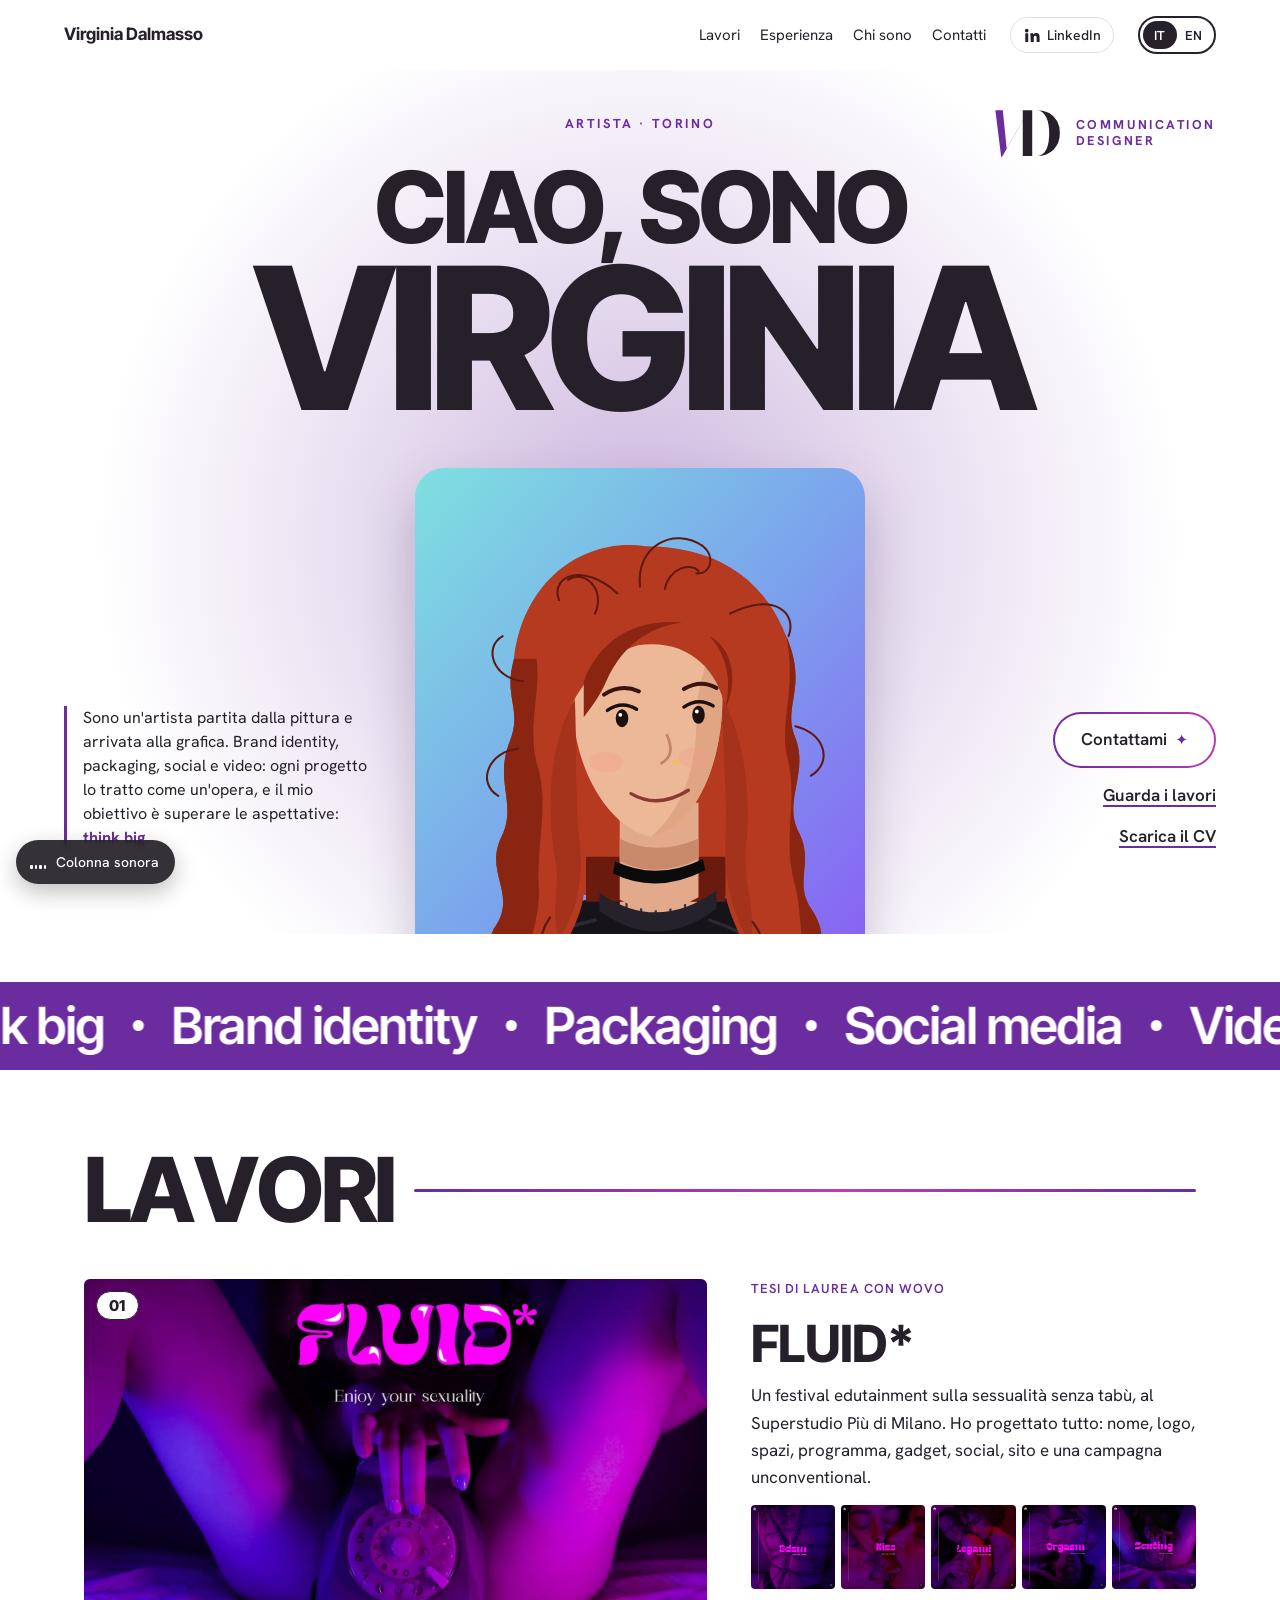
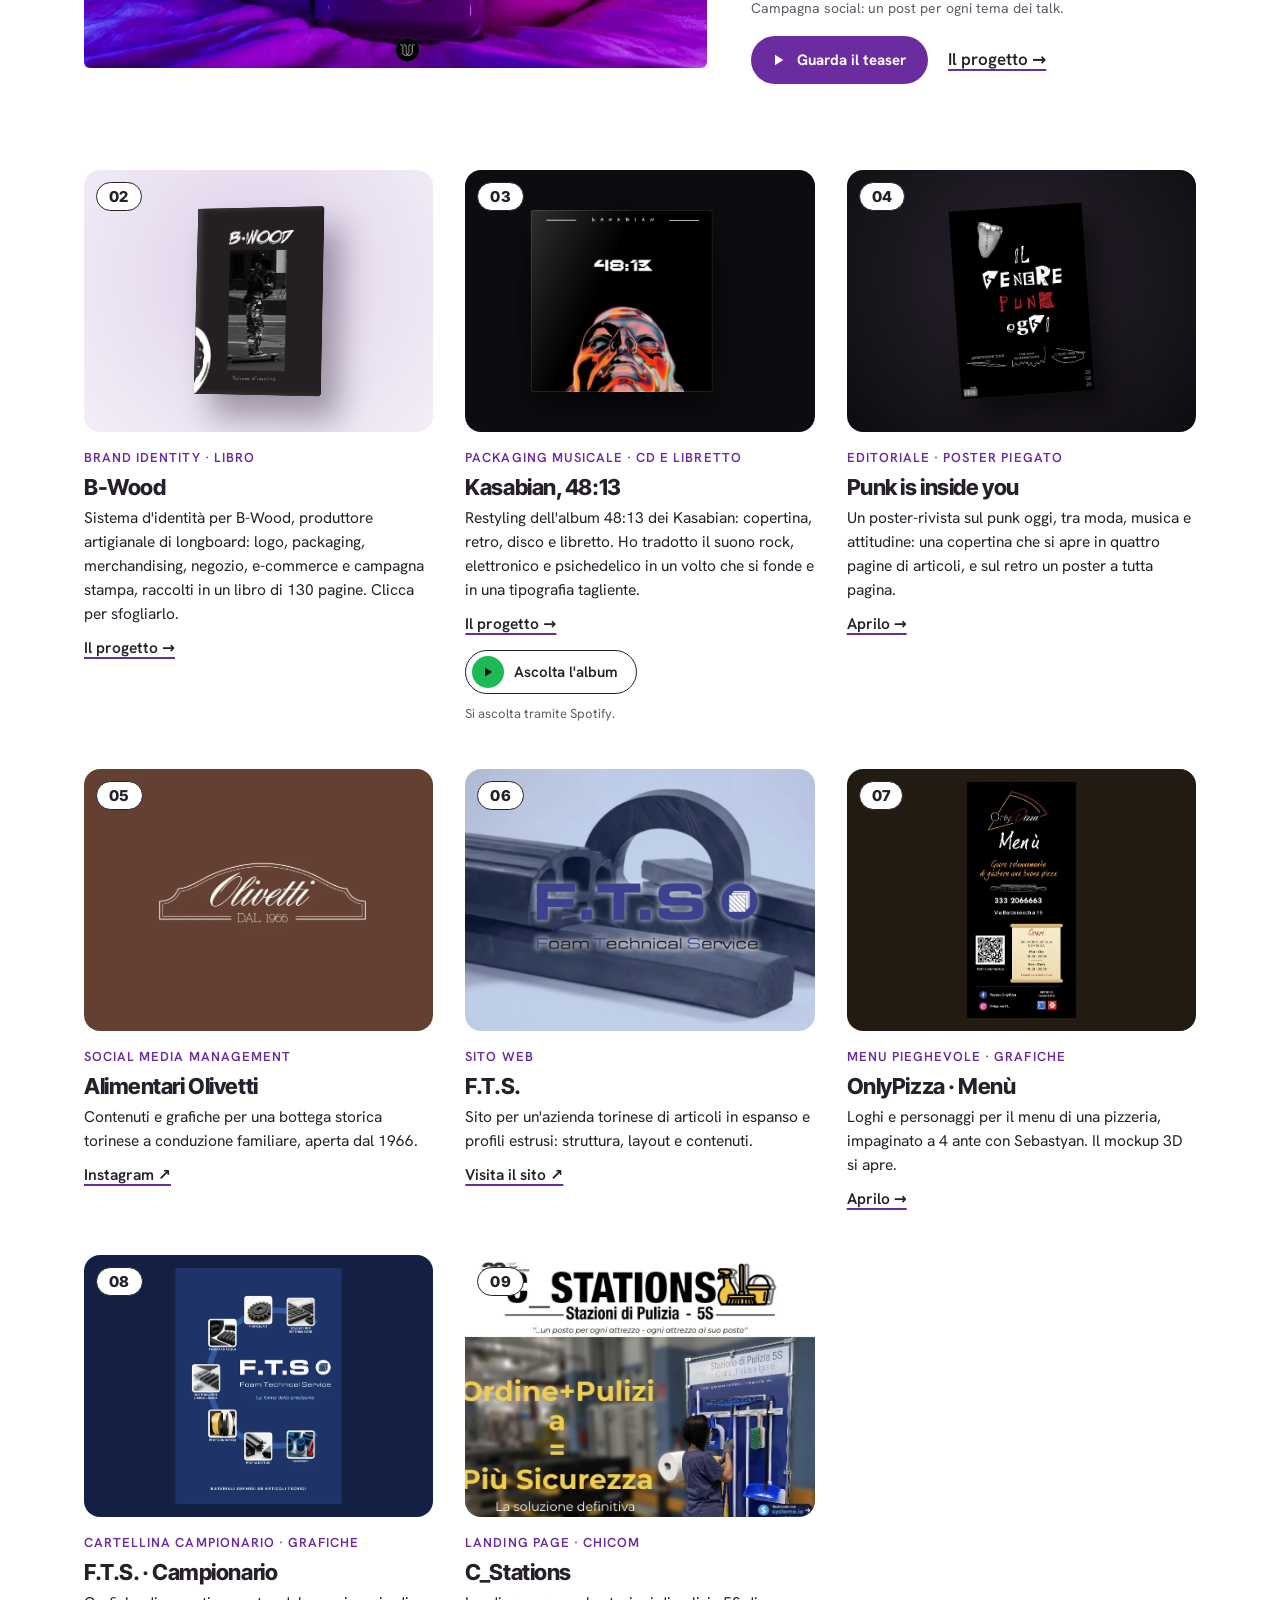
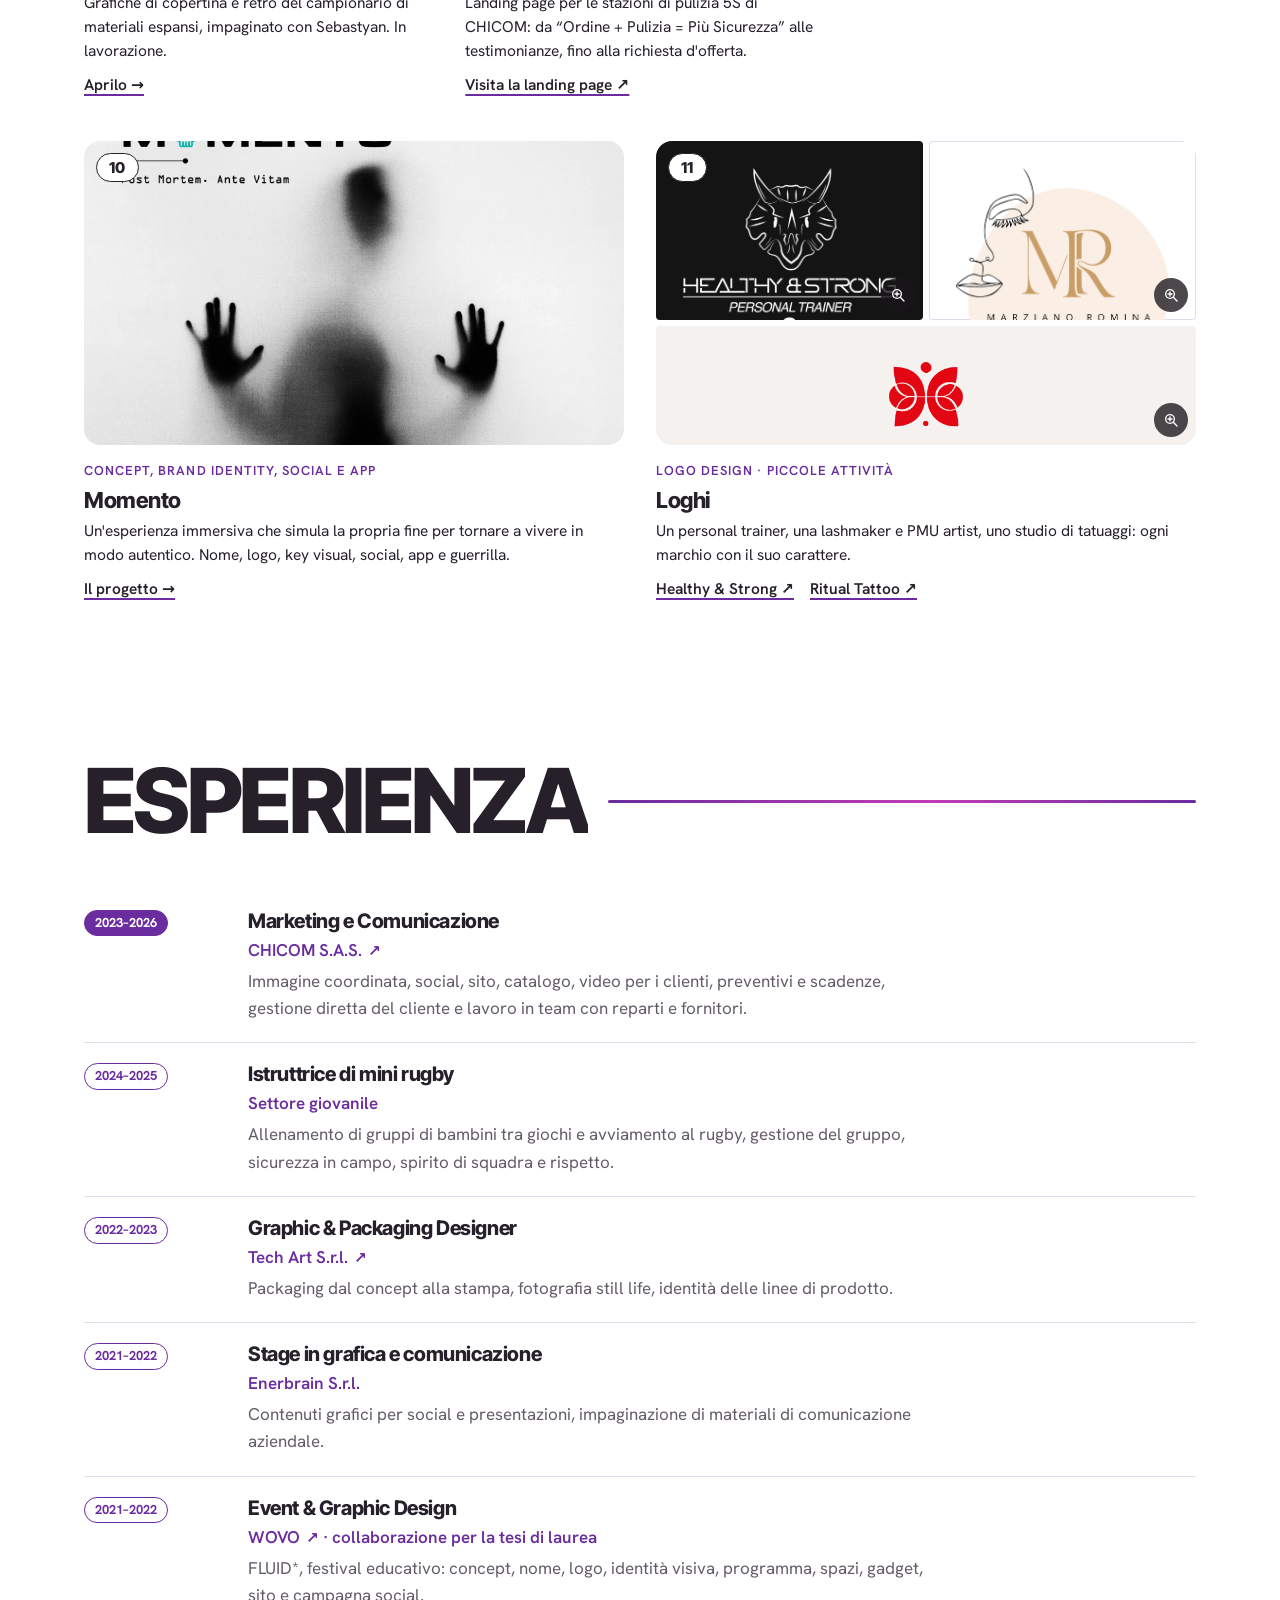
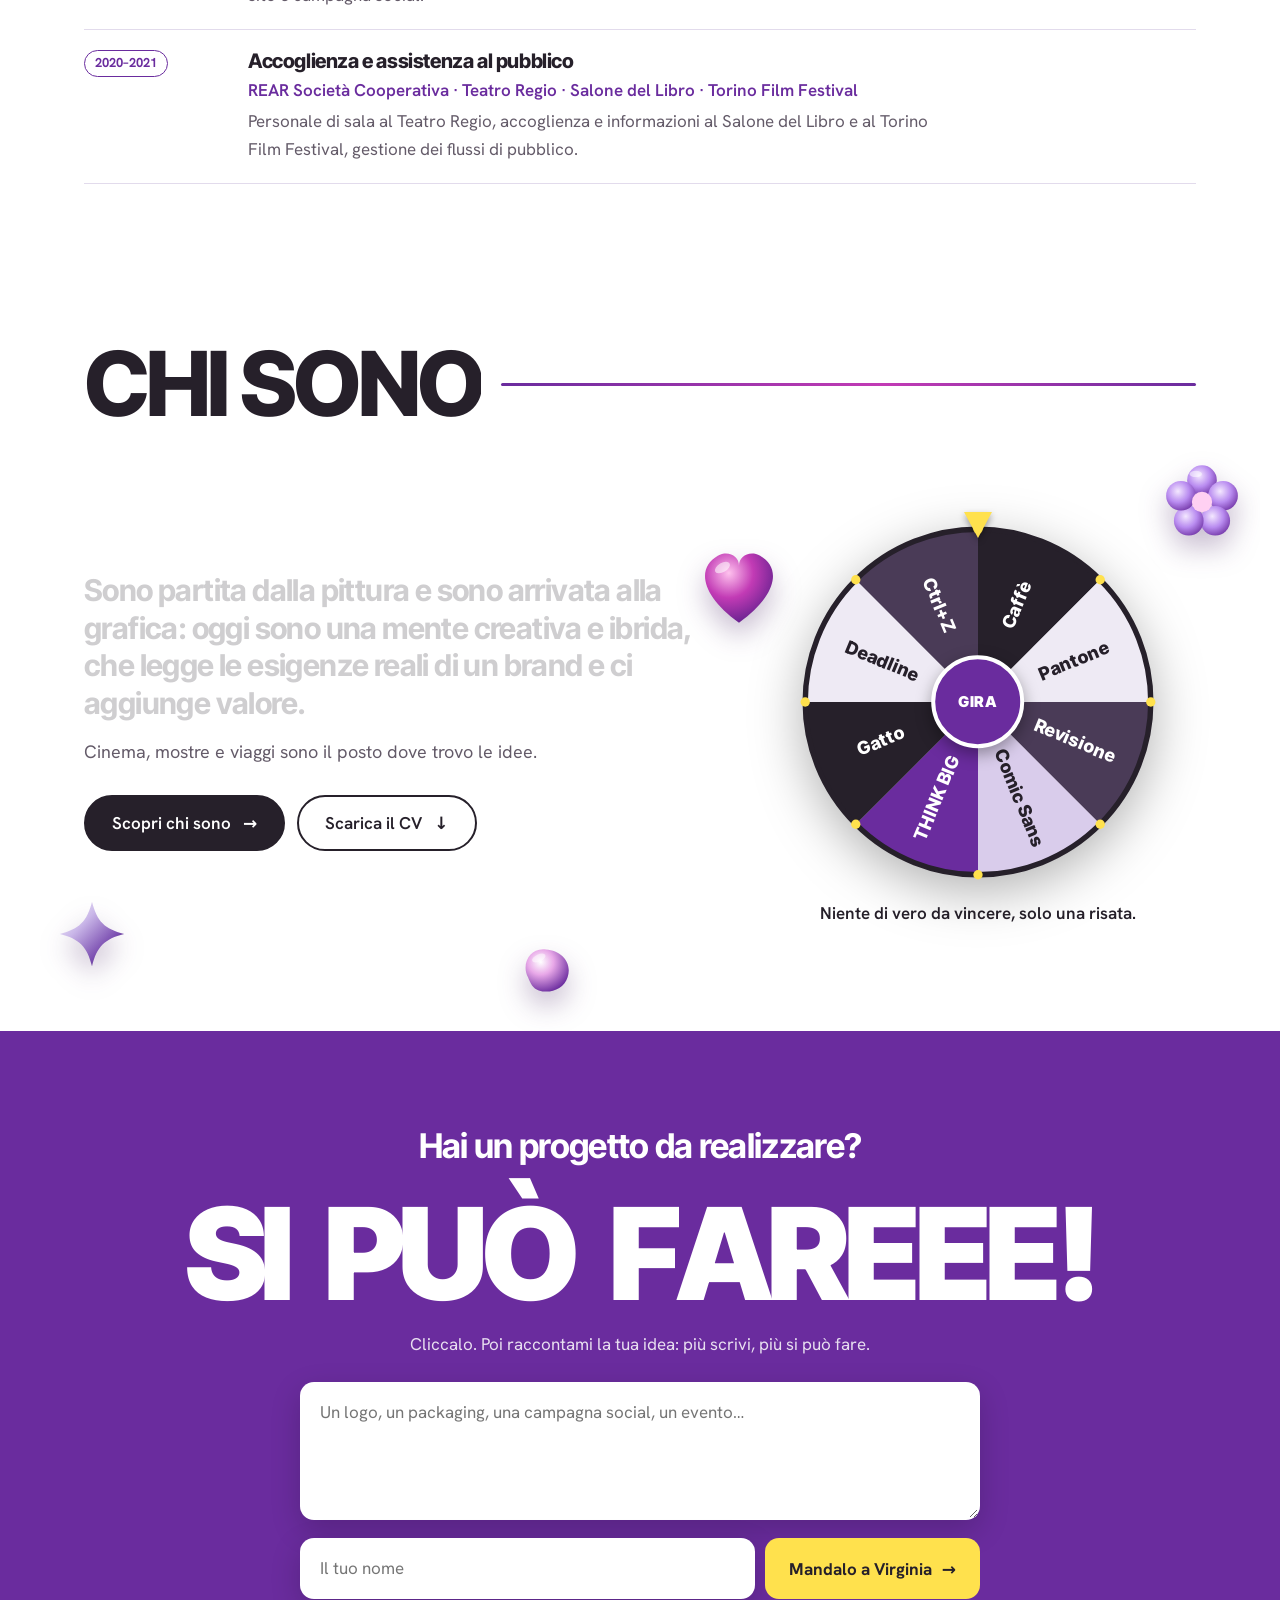
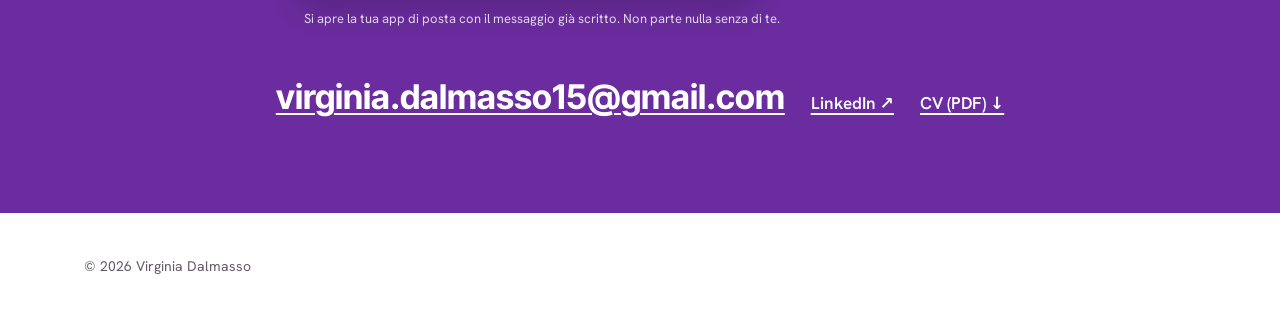
==== commit 6c016b2d: "Hero: avatar in stile Canva (capelli rossi lunghi, maglia nera, sfondo gradiente) Co-Authored-By: Cl" ====
--- a/index.html
+++ b/index.html
@@ -1,6 +1,6 @@
-<!doctype html> <html lang="it" class="no-js"> <head> <meta charset="utf-8"> <meta name="google-site-verification" content="SBv0GIvomij9Hr-ApakNnwhufSbwst-hournCZHIsdA"> <meta name="viewport" content="width=device-width,initial-scale=1"> <title>Virginia Dalmasso · Communication Designer</title> <meta name="description" content="Virginia Dalmasso, communication designer a Torino. Brand identity, packaging, social media e video."> <link rel="canonical" href="https://profili-cv.github.io/virginia-dalmasso/"> <meta property="og:locale" content="it_IT"> <meta property="og:site_name" content="Virginia Dalmasso"> <script type="application/ld+json">{"@context": "https://schema.org", "@graph": [{"@type": "ProfilePage", "@id": "https://profili-cv.github.io/virginia-dalmasso/#page", "url": "https://profili-cv.github.io/virginia-dalmasso/", "name": "Virginia Dalmasso · Communication Designer", "inLanguage": ["it", "en"], "mainEntity": {"@id": "https://profili-cv.github.io/virginia-dalmasso/#person"}}, {"@type": "Person", "name": "Virginia Dalmasso", "jobTitle": "Communication Designer", "description": "Communication designer a Torino: brand identity, packaging, social media e video.", "email": "mailto:virginia.dalmasso15@gmail.com", "address": {"@type": "PostalAddress", "addressLocality": "Torino", "addressCountry": "IT"}, "alumniOf": {"@type": "CollegeOrUniversity", "name": "IAAD – Istituto d'Arte Applicata e Design"}, "knowsAbout": ["Communication design", "Brand identity", "Packaging design", "Social media", "Video editing", "Adobe Creative Cloud", "Graphic design"], "sameAs": ["https://www.linkedin.com/in/virginia-dalmasso-7b20ab218/"], "@id": "https://profili-cv.github.io/virginia-dalmasso/#person", "url": "https://profili-cv.github.io/virginia-dalmasso/", "image": "https://profili-cv.github.io/virginia-dalmasso/img/anteprima-2026.jpg"}, {"@type": "WebSite", "@id": "https://profili-cv.github.io/virginia-dalmasso/#site", "url": "https://profili-cv.github.io/virginia-dalmasso/", "name": "Virginia Dalmasso", "inLanguage": ["it", "en"], "author": {"@id": "https://profili-cv.github.io/virginia-dalmasso/#person"}}]}</script> <link rel="icon" href="favicon.svg?v=2" type="image/svg+xml"> <link rel="apple-touch-icon" href="img/apple-touch-icon.png"> <meta property="og:type" content="website"> <meta property="og:url" content="https://profili-cv.github.io/virginia-dalmasso/"> <meta property="og:title" content="Virginia Dalmasso · Communication Designer"> <meta property="og:description" content="Communication designer a Torino: brand identity, packaging, social media e video."> <meta property="og:image" content="https://profili-cv.github.io/virginia-dalmasso/img/anteprima-2026.jpg"> <meta property="og:image:width" content="1200"> <meta property="og:image:height" content="630"> <meta name="twitter:card" content="summary_large_image"> <link rel="preload" href="fonts/inter-tight.woff2" as="font" type="font/woff2" crossorigin> <link rel="stylesheet" href="style.css?v=59"><link rel="stylesheet" href="novita.css?v=5"> <script>try{sessionStorage.getItem("pl-seen")||document.documentElement.classList.add("pl-on")}catch(e){document.documentElement.classList.add("pl-on")}</script> </head> <body> <div class="preloader" aria-hidden="true"> <div class="pl-seal"> <svg class="pl-ring" viewBox="0 0 200 200"><defs><path id="pl-path" d="M100,100 m-82,0 a82,82 0 1,1 164,0 a82,82 0 1,1 -164,0"/></defs><text><textPath href="#pl-path" textLength="508" lengthAdjust="spacing">THINK BIG · COMMUNICATION DESIGN · TORINO ·</textPath></text></svg> <svg class="pl-track" viewBox="0 0 200 200"><circle cx="100" cy="100" r="64"/></svg> <img class="pl-mono pl-mono-light" src="img/vd-monogramma.svg" alt=""> <img class="pl-mono pl-mono-dark" src="img/vd-monogramma-negativo.svg" alt=""> </div> </div> <a class="skip" href="#lavori" data-en="Skip to work">Vai ai lavori</a> <header class="nav"> <a class="nav-name" href="#top">Virginia Dalmasso</a> <nav aria-label="Sezioni"> <a href="#lavori" data-en="Work">Lavori</a> <a href="#esperienza" data-en="Experience">Esperienza</a> <a href="#chi-sono" data-en="About">Chi sono</a> <a href="#contatti" data-en="Contact">Contatti</a> </nav> <a class="nav-in" href="https://www.linkedin.com/in/virginia-dalmasso-7b20ab218/" target="_blank" rel="noopener" aria-label="LinkedIn"><svg viewBox="0 0 24 24" width="18" height="18" aria-hidden="true"><path fill="currentColor" d="M4.98 3.5a2.5 2.5 0 1 1 0 5 2.5 2.5 0 0 1 0-5zM3 9.75h4v11.5H3zM9.75 9.75h3.8v1.6h.06c.53-1 1.83-2.05 3.77-2.05 4.03 0 4.77 2.6 4.77 6v5.95h-4v-5.27c0-1.26-.02-2.88-1.76-2.88-1.76 0-2.03 1.37-2.03 2.79v5.36h-4z"/></svg><span class="nav-in-text">LinkedIn</span></a> <button class="lang" type="button" id="lang" aria-label="Switch to English"><span class="lang-opt is-on">IT</span><span class="lang-opt">EN</span></button> </header> <main id="top"> <section class="hero"> <div class="cat-run" aria-hidden="true"><div class="cat-marks"></div><img class="cat" src="img/gatto.webp" alt=""></div> <a class="hero-logo" href="#top" aria-label="Virginia Dalmasso, Communication Designer"><picture><source media="(prefers-color-scheme:dark)" srcset="img/vd-monogramma-negativo.svg"><img src="img/vd-monogramma.svg" alt="" width="84" height="60"></picture><span data-en="Communication<br>Designer">Communication<br>Designer</span></a><div class="hero-text"> <p class="eyebrow" data-en="Artist · Turin">Artista · Torino</p> <h1><span data-en="Hi, I'm">Ciao, sono</span><span>Virginia</span><span class="sr-only"> Dalmasso</span></h1> <p class="hero-lead"><span data-en="I'm an artist who started from painting and ended up in design. Brand identity, packaging, social and video: I treat every project like a piece of art, and my goal is to exceed expectations:">Sono un'artista partita dalla pittura e arrivata alla grafica. Brand identity, packaging, social e video: ogni progetto lo tratto come un'opera, e il mio obiettivo è superare le aspettative:</span> <strong>think big</strong>.</p> <p class="hero-links"><a class="pill-grad" href="#contatti" data-en="Contact me">Contattami</a> <a href="#lavori" data-en="See the work">Guarda i lavori</a> <a href="cv-virginia-dalmasso.pdf" download data-en="Download CV">Scarica il CV</a> </p> </div> <div class="hero-photo"> <div class="pin-photo" id="pin-photo"> <span class="pin-tape" data-cursor="Stacca" data-cursor-en="Peel off" title="Trascina per staccare la foto"></span> <svg class="portrait" id="av" viewBox="0 0 400 460" width="400" height="460" role="img" aria-label="Caricatura di Virginia: capelli lunghi rosso rame, occhi verdi, piercing al naso. Gli occhi seguono il mouse."><defs><linearGradient id="avH" x1="0" y1="0" x2="0" y2="1"><stop offset="0" stop-color="#3B1F1A"/><stop offset=".3" stop-color="#6A2F24"/><stop offset=".62" stop-color="#B2472F"/><stop offset="1" stop-color="#DA6A44"/></linearGradient><clipPath id="avCl"><ellipse cx="150" cy="208" rx="21" ry="15"/></clipPath><clipPath id="avCr"><ellipse cx="250" cy="208" rx="21" ry="15"/></clipPath><g id="avCh"><path d="M0 0 C-2 -10 4 -15 10 -18" stroke="#1C1216" stroke-width="2.4" fill="none" stroke-linecap="round"/><circle cx="0" cy="3" r="7" fill="#D8283F" stroke="#1C1216" stroke-width="2.4"/><circle cx="-2.4" cy="1" r="1.8" fill="#fff" opacity=".7"/><path d="M10 -18 C16 -23 23 -19 21 -13 C16 -13 12 -15 10 -18z" fill="#3FAE62" stroke="#1C1216" stroke-width="2"/></g></defs><g id="avBody" stroke="#1C1216" stroke-linejoin="round" stroke-linecap="round"><!-- hair back --><path d="M200 22 C112 22 62 90 66 180 C68 232 46 262 54 306 C60 340 40 362 52 392 C62 414 86 420 100 408 C106 392 128 388 140 372 L260 372 C272 388 294 392 300 408 C314 420 338 414 348 392 C360 362 340 340 346 306 C354 262 332 232 334 180 C338 90 288 22 200 22Z" fill="url(#avH)" stroke-width="3.5"/><path d="M74 190 C60 240 82 270 66 320 M326 190 C340 240 318 270 334 320 M96 330 C88 360 100 380 92 404 M304 330 C312 360 300 380 308 404" fill="none" stroke="#1C1216" stroke-width="2" opacity=".55"/><!-- body --><path d="M58 462 C62 392 118 360 200 358 C282 360 338 392 342 462Z" fill="#241D2A" stroke-width="3.5"/><path d="M164 360 C176 380 224 380 236 360" fill="none" stroke-width="3"/><g stroke-width="0"><use href="#avCh" x="104" y="420"/><use href="#avCh" x="154" y="442"/><use href="#avCh" x="238" y="438"/><use href="#avCh" x="292" y="416"/><use href="#avCh" x="198" y="406"/></g><!-- neck --><path d="M164 296 L164 362 C176 382 224 382 236 362 L236 296Z" fill="#EDAA8C" stroke-width="3"/><path d="M166 332 C190 350 212 350 234 332" fill="#000" opacity=".1" stroke="none"/><g id="avHead"><!-- ears --><ellipse cx="88" cy="214" rx="15" ry="23" fill="#F0B397" stroke-width="3"/><ellipse cx="312" cy="214" rx="15" ry="23" fill="#F0B397" stroke-width="3"/><!-- face --><path d="M200 70 C128 70 92 130 92 204 C92 268 140 318 200 318 C260 318 308 268 308 204 C308 130 272 70 200 70Z" fill="#F6C3A6" stroke-width="3.5"/><path d="M104 250 C112 292 150 316 200 316 C250 316 288 292 296 250 C280 286 250 302 200 302 C150 302 120 286 104 250Z" fill="#E7A283" opacity=".55" stroke="none"/><!-- hair front --><path d="M200 52 C118 52 76 116 80 198 C100 156 114 124 152 104 C172 96 188 98 200 110 C212 98 228 96 248 104 C286 124 300 156 320 198 C324 116 282 52 200 52Z" fill="url(#avH)" stroke-width="3.5"/><path d="M200 56 C194 78 192 96 197 112" fill="none" stroke-width="3"/><path d="M96 168 C130 118 170 112 200 126 C230 112 270 118 304 168" fill="none" stroke-width="2.2" opacity=".5"/><!-- flyaways --><path d="M150 62 C140 30 170 12 190 30 M236 58 C250 28 282 36 276 66 M120 80 C96 56 84 70 94 92" fill="none" stroke-width="2"/><!-- cheeks --><ellipse cx="136" cy="252" rx="24" ry="13" fill="#F07C7C" opacity=".4" stroke="none"/><ellipse cx="264" cy="252" rx="24" ry="13" fill="#F07C7C" opacity=".4" stroke="none"/><!-- brows --><path d="M118 178 C132 164 160 162 174 172" fill="none" stroke-width="7"/><path d="M226 172 C240 162 268 164 282 178" fill="none" stroke-width="7"/><!-- eyes --><g class="avEye" data-c="150,208"><ellipse cx="150" cy="208" rx="21" ry="15" fill="#fff" stroke-width="0"/><g clip-path="url(#avCl)"><g class="avPupil"><circle cx="150" cy="208" r="12" fill="#7DB39C" stroke-width="2"/><circle cx="150" cy="208" r="6" fill="#14101A" stroke="none"/><circle cx="154" cy="203" r="3" fill="#fff" stroke="none"/></g></g><path d="M128 204 C136 190 164 190 172 204" fill="none" stroke-width="5"/><path d="M129 206 L121 202 M133 197 L127 191" fill="none" stroke-width="3"/><path d="M134 222 C146 228 158 228 168 222" fill="none" stroke-width="2" opacity=".4"/></g><g class="avEye" data-c="250,208"><ellipse cx="250" cy="208" rx="21" ry="15" fill="#fff" stroke-width="0"/><g clip-path="url(#avCr)"><g class="avPupil"><circle cx="250" cy="208" r="12" fill="#7DB39C" stroke-width="2"/><circle cx="250" cy="208" r="6" fill="#14101A" stroke="none"/><circle cx="254" cy="203" r="3" fill="#fff" stroke="none"/></g></g><path d="M228 204 C236 190 264 190 272 204" fill="none" stroke-width="5"/><path d="M271 206 L279 202 M267 197 L273 191" fill="none" stroke-width="3"/><path d="M232 222 C244 228 256 228 266 222" fill="none" stroke-width="2" opacity=".4"/></g><!-- nose + stud --><path d="M196 226 C194 246 190 258 198 263 C204 266 211 263 213 258" fill="none" stroke-width="3.2" opacity=".9"/><circle cx="191" cy="262" r="3.6" fill="#E8C96A" stroke-width="2"/><!-- mouth --><path d="M170 286 C186 294 214 294 234 282" fill="none" stroke-width="4.5"/><path d="M234 282 C238 280 240 276 240 273" fill="none" stroke-width="3"/></g></g></svg> <canvas class="pin-draw" aria-label="Disegna sulla foto" data-en-label="Draw on the photo"></canvas> </div> <div class="pin-tools"> <span class="pin-hint" data-en="Draw on me ✎">Disegnami sopra ✎</span> <button type="button" class="pin-clear" data-en="Clear">Cancella</button> </div> <a class="seal" href="#contatti" aria-label="Contattami" data-en-label="Contact me"> <svg viewBox="0 0 200 200" width="100" height="100" aria-hidden="true" focusable="false"> <defs><path id="seal-path" d="M100,100 m-76,0 a76,76 0 1,1 152,0 a76,76 0 1,1 -152,0"/></defs> <circle cx="100" cy="100" r="98" class="seal-bg"/> <g class="seal-ring"><text><textPath href="#seal-path" startOffset="0" textLength="470" lengthAdjust="spacing">THINK BIG · COMMUNICATION DESIGN · TORINO ·</textPath></text></g> <image href="img/vd-monogramma.svg" x="56" y="69" width="88" height="62" class="seal-mono"/> </svg> </a> </div> </section> <div class="marquee marquee-vd" aria-hidden="true"> <div class="marquee-track"><span><b data-en="Think big">Think big</b><i class="dot"></i><b data-en="Brand identity">Brand identity</b><i class="dot"></i><b data-en="Packaging">Packaging</b><i class="dot"></i><b data-en="Social media">Social media</b><i class="dot"></i><b data-en="Video">Video</b><i class="dot"></i><b data-en="Events">Eventi</b><i class="dot"></i><b data-en="Web">Web</b><i class="dot"></i></span><span><b data-en="Think big">Think big</b><i class="dot"></i><b data-en="Brand identity">Brand identity</b><i class="dot"></i><b data-en="Packaging">Packaging</b><i class="dot"></i><b data-en="Social media">Social media</b><i class="dot"></i><b data-en="Video">Video</b><i class="dot"></i><b data-en="Events">Eventi</b><i class="dot"></i><b data-en="Web">Web</b><i class="dot"></i></span></div> </div> <section id="lavori" class="section"> <h2 data-en="Selected work">Lavori</h2> <article class="feature-fluid" id="fluid" data-fx="fluid"> <figure class="ph ph-cover ph-link"><a href="fluid.html" class="cover-link" data-cursor="Vedi progetto" data-cursor-en="View project"><img class="no-zoom" src="img/fluid-cover.webp" alt="Visual della campagna FLUID*, con il logo e il claim Enjoy your sexuality" data-en-alt="FLUID* campaign visual with the logo and the Enjoy your sexuality claim"><span class="cover-cta" data-en="Discover the project →">Scopri il progetto →</span></a></figure> <div class="ff-text"> <p class="kicker" data-en="Graduation thesis with WOVO">Tesi di laurea con WOVO</p> <h3>FLUID*</h3> <p data-en="An edutainment festival about sexuality without taboos, at Superstudio Più in Milan. I designed everything: name, logo, spaces, programme, gadgets, social media, website and an unconventional campaign.">Un festival edutainment sulla sessualità senza tabù, al Superstudio Più di Milano. Ho progettato tutto: nome, logo, spazi, programma, gadget, social, sito e una campagna unconventional.</p> <div class="posts-row ff-posts" aria-label="Campagna social" data-en-label="Social campaign"><button class="zoom" type="button" aria-label="Ingrandisci: post BDSM" data-en-label="Enlarge: BDSM post"><img src="img/fluid-post-bdsm.webp" alt="Post social FLUID*: BDSM" data-en-alt="FLUID* social post: BDSM" loading="lazy"></button><button class="zoom" type="button" aria-label="Ingrandisci: post Kiss" data-en-label="Enlarge: Kiss post"><img src="img/fluid-post-kiss.webp" alt="Post social FLUID*: Kiss" data-en-alt="FLUID* social post: Kiss" loading="lazy"></button><button class="zoom" type="button" aria-label="Ingrandisci: post Legami" data-en-label="Enlarge: Legami post"><img src="img/fluid-post-legami.webp" alt="Post social FLUID*: Legami" data-en-alt="FLUID* social post: Legami" loading="lazy"></button><button class="zoom" type="button" aria-label="Ingrandisci: post Orgasm" data-en-label="Enlarge: Orgasm post"><img src="img/fluid-post-orgasm.webp" alt="Post social FLUID*: Orgasm" data-en-alt="FLUID* social post: Orgasm" loading="lazy"></button><button class="zoom" type="button" aria-label="Ingrandisci: post Sexting" data-en-label="Enlarge: Sexting post"><img src="img/fluid-post-sexting.webp" alt="Post social FLUID*: Sexting" data-en-alt="FLUID* social post: Sexting" loading="lazy"></button></div> <p class="ff-caption" data-en="Social campaign: one post for each topic of the talks.">Campagna social: un post per ogni tema dei talk.</p> <p class="ff-actions"><button class="play-btn" type="button" data-cursor="Guarda" data-cursor-en="Watch" data-video-open aria-haspopup="dialog"><svg viewBox="0 0 24 24" width="18" height="18" aria-hidden="true"><path d="M8 5v14l11-7z" fill="currentColor"/></svg><span data-en="Watch the teaser">Guarda il teaser</span></button><a class="more-link" href="fluid.html" data-en="The project →">Il progetto →</a></p> </div> </article> <div class="cards"> <article id="bwood" data-fx="bwood" class="card-w"> <button class="cw-media book-stage" type="button" data-book-open aria-haspopup="dialog" data-cursor="Sfoglia" data-cursor-en="Flip through"> <span class="book3d" aria-hidden="true"> <span class="book-inside" style="background-image:url(img/bwood/inside.webp)"></span> <span class="book-cover" style="background-image:url(img/bwood/cover.webp)"></span> <span class="book-spine"></span> </span> <span class="sr-only" data-en="Flip through the B-Wood book">Sfoglia il libro di B-Wood</span> </button> <p class="kicker" data-en="Brand identity · book">Brand identity · libro</p> <h3><a href="bwood.html" class="title-link">B-Wood</a></h3> <p data-en="Identity system for B-Wood, a craft longboard maker: logo, packaging, merchandise, shop, e-commerce and print campaign, collected in a 130-page book. Click to flip through it.">Sistema d'identità per B-Wood, produttore artigianale di longboard: logo, packaging, merchandising, negozio, e-commerce e campagna stampa, raccolti in un libro di 130 pagine. Clicca per sfogliarlo.</p> <p class="cw-link"><a href="bwood.html" data-en="The project →">Il progetto →</a></p> </article> <article id="kasabian" data-fx="kasabian" class="card-w"> <button class="cw-media cd-stage" type="button" data-cd-open aria-haspopup="dialog" data-cursor="Apri" data-cursor-en="Open"> <span class="cd" aria-hidden="true"> <span class="cd-disc" style="background-image:url(img/kasabian/disc.webp)"></span> <span class="cd-case" style="background-image:url(img/kasabian/cover.webp)"></span> </span> <span class="sr-only" data-en="Open the Kasabian album images">Apri le immagini dell'album dei Kasabian</span> </button> <div class="cd-gallery" data-lb-group hidden><img src="img/kasabian/case.webp" alt="Custodia del CD con la nuova copertina" data-en-alt="CD case with the new cover" loading="lazy" decoding="async"><img src="img/kasabian/case-retro.webp" alt="Fronte e retro della custodia" data-en-alt="Front and back of the case" loading="lazy" decoding="async"><img src="img/kasabian/case-open.webp" alt="Custodia aperta con il disco" data-en-alt="Open case with the disc" loading="lazy" decoding="async"><img src="img/kasabian/cover-retro.webp" alt="Copertina e retro stesi" data-en-alt="Cover and back laid flat" loading="lazy" decoding="async"><img src="img/kasabian/tracklist.webp" alt="Libretto: la tracklist" data-en-alt="Booklet: the tracklist" loading="lazy" decoding="async"><img src="img/kasabian/libretto.webp" alt="Libretto aperto" data-en-alt="Open booklet" loading="lazy" decoding="async"><img src="img/kasabian/originale.webp" alt="La copertina originale, rosa" data-en-alt="The original pink cover" loading="lazy" decoding="async"></div> <p class="kicker" data-en="Music packaging · CD and booklet">Packaging musicale · CD e libretto</p> <h3><a href="kasabian.html" class="title-link" data-en="Kasabian, 48:13">Kasabian, 48:13</a></h3> <p data-en="Restyling of the Kasabian album 48:13: cover, back, disc and booklet. I turned rock, electronic and psychedelic sound into a melting face and sharp lettering.">Restyling dell'album 48:13 dei Kasabian: copertina, retro, disco e libretto. Ho tradotto il suono rock, elettronico e psichedelico in un volto che si fonde e in una tipografia tagliente.</p> <p class="cw-link"><a href="kasabian.html" data-en="The project →">Il progetto →</a></p> <div class="listen" data-listen="0YEIhLHs5kP5CpU7HBBRL6"> <button class="listen-btn" type="button" aria-expanded="false" aria-controls="listen-player"> <span class="listen-ico" aria-hidden="true"><svg viewBox="0 0 24 24" width="14" height="14"><path class="i-play" fill="currentColor" d="M7 4.5v15l12-7.5z"/><path class="i-close" fill="currentColor" d="M6 6h12v12H6z"/></svg></span> <span class="l-open" data-en="Listen to the album">Ascolta l'album</span><span class="l-close" data-en="Close the player">Chiudi il player</span> </button> <p class="listen-note" data-en="Plays through Spotify.">Si ascolta tramite Spotify.</p> <div class="listen-player" id="listen-player" hidden></div> </div> </article> <article id="punk" data-fx="punk" class="card-w"> <a class="cw-media poster-stage" href="poster.html" data-cursor="Apri" data-cursor-en="Open"> <span class="ps-fold" aria-hidden="true"><span class="ps-front" style="background-image:url(img/poster/cover.webp)"></span></span> <span class="sr-only" data-en="Open the Punk poster">Apri il poster Punk</span> </a> <p class="kicker" data-en="Editorial · folded poster">Editoriale · poster piegato</p> <h3><a href="poster.html" class="title-link" data-en="Punk is inside you">Punk is inside you</a></h3> <p data-en="A poster-magazine on punk today, between fashion, music and attitude: a cover that unfolds into four pages of articles, and a full-size poster on the back.">Un poster-rivista sul punk oggi, tra moda, musica e attitudine: una copertina che si apre in quattro pagine di articoli, e sul retro un poster a tutta pagina.</p> <p class="cw-link"><a href="poster.html" data-en="Unfold it →">Aprilo →</a></p> </article> <article id="olivetti" data-fx="olivetti" class="card-w"> <div class="cw-media"><img src="img/olivetti.webp" data-full="img/olivetti-post.webp" alt="Post Instagram di Alimentari Olivetti con il logo del negozio, dal 1966" data-en-alt="Alimentari Olivetti Instagram post with the shop logo, since 1966" loading="lazy"></div> <p class="kicker">Social media management</p> <h3>Alimentari Olivetti</h3> <p data-en="Content and graphics for a historic family-run grocery in Turin, open since 1966.">Contenuti e grafiche per una bottega storica torinese a conduzione familiare, aperta dal 1966.</p> <p class="cw-link"><a href="https://www.instagram.com/alimentari.olivetti/" target="_blank" rel="noopener">Instagram ↗</a></p> </article> <article id="fts" data-fx="fts" class="card-w"> <div class="cw-media"><img src="img/fts.webp" alt="Sito web di F.T.S." data-en-alt="F.T.S. website" loading="lazy"></div> <p class="kicker" data-en="Website">Sito web</p> <h3>F.T.S.</h3> <p data-en="Website for a Turin company that makes foam products and extruded profiles: structure, layout and content.">Sito per un'azienda torinese di articoli in espanso e profili estrusi: struttura, layout e contenuti.</p> <p class="cw-link"><a href="https://ftsto.it/" target="_blank" rel="noopener" data-en="Visit the site ↗">Visita il sito ↗</a></p> </article> <article id="onlypizza" data-fx="onlypizza" class="card-w"><a class="cw-media" href="pieghevoli.html#pizzeria" data-cursor="Apri" data-cursor-en="Open"><img src="img/pieghevoli/card-pz.webp" alt="Copertina del menu pieghevole OnlyPizza, nera con testi arancioni" data-en-alt="Cover of the OnlyPizza folding menu, black with orange text" loading="lazy"></a><p class="kicker" data-en="Folding menu · graphics">Menu pieghevole · grafiche</p><h3><a href="pieghevoli.html#pizzeria" class="title-link">OnlyPizza · Menù</a></h3><p data-en="Logos and characters for a pizzeria menu, laid out in 4 panels with Sebastyan. The 3D mockup opens.">Loghi e personaggi per il menu di una pizzeria, impaginato a 4 ante con Sebastyan. Il mockup 3D si apre.</p><p class="cw-link"><a href="pieghevoli.html#pizzeria" data-en="Open the folder →">Aprilo →</a></p></article> <article id="fts-campionario" data-fx="fts-campionario" class="card-w"><a class="cw-media" href="pieghevoli.html#fts" data-cursor="Apri" data-cursor-en="Open"><img src="img/pieghevoli/card-fts.webp" alt="Copertina del catalogo F.T.S., blu con le famiglie di prodotto attorno a un anello" data-en-alt="Cover of the F.T.S. catalogue, blue with product families around a ring" loading="lazy"></a><p class="kicker" data-en="Sample folder · graphics">Cartellina campionario · grafiche</p><h3><a href="pieghevoli.html#fts" class="title-link">F.T.S. · Campionario</a></h3><p data-en="Cover and back graphics for the foam materials sample folder, laid out with Sebastyan. In progress.">Grafiche di copertina e retro del campionario di materiali espansi, impaginato con Sebastyan. In lavorazione.</p><p class="cw-link"><a href="pieghevoli.html#fts" data-en="Open the folder →">Aprilo →</a></p></article> <article id="cstations" data-fx="cstations" class="card-w"> <a class="cw-media" href="https://www.chicomfactory.com/" target="_blank" rel="noopener" data-cursor="Visita" data-cursor-en="Visit"><img class="no-zoom" src="img/chicom-landing.webp" alt="Landing page C_Stations di CHICOM: Ordine più Pulizia uguale Più Sicurezza" data-en-alt="CHICOM C_Stations landing page: Order plus Cleaning equals More Safety" loading="lazy"></a> <p class="kicker">Landing page · CHICOM</p> <h3>C_Stations</h3> <p data-en="Landing page for CHICOM's 5S cleaning stations: from “Order + Cleaning = More Safety” to testimonials and the request for a quote.">Landing page per le stazioni di pulizia 5S di CHICOM: da “Ordine + Pulizia = Più Sicurezza” alle testimonianze, fino alla richiesta d'offerta.</p> <p class="cw-link"><a href="https://www.chicomfactory.com/" target="_blank" rel="noopener" data-en="Visit the landing page ↗">Visita la landing page ↗</a></p> </article> <article id="momento" data-fx="momento" class="card-w half"> <a class="cw-media ph-link mo-media" href="momento.html" data-cursor="Vedi progetto" data-cursor-en="View project"><img class="no-zoom" src="img/momento.webp" alt="Key visual di MOMENTO: una figura sfocata dietro un vetro, con il logo" data-en-alt="MOMENTO key visual: a blurred figure behind glass, with the logo" loading="lazy"><span class="mo-veil" aria-hidden="true"><svg class="mo-skull" viewBox="0 0 120 140"><path d="M32 100C16 93 9 79 9 60 9 30 32 9 60 9s51 21 51 51c0 19-7 33-23 40v26c0 4-3 7-7 7H39c-4 0-7-3-7-7z" fill="none" stroke="currentColor" stroke-width="11" stroke-linejoin="round"/><path d="M53 112v21M67 112v21" stroke="currentColor" stroke-width="9" stroke-linecap="round"/><circle cx="40" cy="64" r="12" fill="none" stroke="currentColor" stroke-width="9"/><circle cx="80" cy="64" r="12" fill="none" stroke="currentColor" stroke-width="9"/></svg><span class="mo-tag">Post Mortem. Ante Vitam</span></span></a> <p class="kicker" data-en="Concept, brand identity, social and app">Concept, brand identity, social e app</p> <h3><a href="momento.html" class="title-link">Momento</a></h3> <p data-en="An immersive experience that simulates your own end so you can go back to living authentically. Name, logo, key visual, social, app and guerrilla.">Un'esperienza immersiva che simula la propria fine per tornare a vivere in modo autentico. Nome, logo, key visual, social, app e guerrilla.</p> <p class="cw-link"><a href="momento.html" data-en="The project →">Il progetto →</a></p> </article> <article id="loghi" data-fx="loghi" class="card-w half"> <div class="cw-media logos-mini"> <span class="lm tile-dark"><img src="img/logo-healthy-strong.webp" alt="Logo Healthy &amp; Strong" loading="lazy"><span class="lm-zoom" aria-hidden="true"><svg viewBox="0 0 24 24" width="16" height="16"><circle cx="10.5" cy="10.5" r="6.5" fill="none" stroke="currentColor" stroke-width="2"/><path d="M15.5 15.5L21 21M10.5 7.5v6M7.5 10.5h6" stroke="currentColor" stroke-width="2" stroke-linecap="round"/></svg></span></span> <span class="lm tile-cream"><img src="img/logo-marziano-romina.webp" alt="Logo Marziano Romina" loading="lazy"><span class="lm-zoom" aria-hidden="true"><svg viewBox="0 0 24 24" width="16" height="16"><circle cx="10.5" cy="10.5" r="6.5" fill="none" stroke="currentColor" stroke-width="2"/><path d="M15.5 15.5L21 21M10.5 7.5v6M7.5 10.5h6" stroke="currentColor" stroke-width="2" stroke-linecap="round"/></svg></span></span> <span class="lm tile-light lm-wide"><img src="img/logo-ritual-tattoo.webp" alt="Logo Ritual Tattoo" loading="lazy"><span class="lm-zoom" aria-hidden="true"><svg viewBox="0 0 24 24" width="16" height="16"><circle cx="10.5" cy="10.5" r="6.5" fill="none" stroke="currentColor" stroke-width="2"/><path d="M15.5 15.5L21 21M10.5 7.5v6M7.5 10.5h6" stroke="currentColor" stroke-width="2" stroke-linecap="round"/></svg></span></span> </div> <p class="kicker" data-en="Logo design · small businesses">Logo design · piccole attività</p> <h3 data-en="Logos">Loghi</h3> <p data-en="A personal trainer, a lash maker and PMU artist, a tattoo studio: each mark has its own character.">Un personal trainer, una lashmaker e PMU artist, uno studio di tatuaggi: ogni marchio con il suo carattere.</p> <p class="cw-link"><a href="https://www.instagram.com/_healthystrong_/" target="_blank" rel="noopener">Healthy &amp; Strong ↗</a> <a href="https://www.instagram.com/_ritual.tattoo_/" target="_blank" rel="noopener">Ritual Tattoo ↗</a></p> </article> </div> </section> <section id="esperienza" class="section"> <h2 data-en="Experience">Esperienza</h2> <ol class="timeline"> <li> <span class="years now">2023–2026</span> <div> <h3 data-en="Marketing and communication">Marketing e Comunicazione</h3> <p class="org"><a class="org-link" href="https://www.chicomvisual.com/" target="_blank" rel="noopener">CHICOM S.A.S. <span class="arr" aria-hidden="true">↗</span></a></p> <p class="hl-p"><span class="hl" data-en="Corporate identity, social media, website, catalogue, video for clients, quotes and deadlines, direct client management and teamwork with departments and suppliers.">Immagine coordinata, social, sito, catalogo, video per i clienti, preventivi e scadenze, gestione diretta del cliente e lavoro in team con reparti e fornitori.</span></p> </div> </li> <li> <span class="years">2024–2025</span> <div> <h3 data-en="Mini rugby coach">Istruttrice di mini rugby</h3> <p class="org" data-en="Youth section">Settore giovanile</p> <p class="hl-p"><span class="hl" data-en="Training groups of children through games and rugby basics, group management, safety on the pitch, team spirit and respect.">Allenamento di gruppi di bambini tra giochi e avviamento al rugby, gestione del gruppo, sicurezza in campo, spirito di squadra e rispetto.</span></p> </div> </li> <li> <span class="years">2022–2023</span> <div> <h3>Graphic &amp; Packaging Designer</h3> <p class="org"><a class="org-link" href="https://techartzone.com/" target="_blank" rel="noopener">Tech Art S.r.l. <span class="arr" aria-hidden="true">↗</span></a></p> <p class="hl-p"><span class="hl" data-en="Packaging from concept to print, still-life photography, product line identities.">Packaging dal concept alla stampa, fotografia still life, identità delle linee di prodotto.</span></p> </div> </li> <li> <span class="years">2021–2022</span> <div> <h3 data-en="Graphic and communication internship">Stage in grafica e comunicazione</h3> <p class="org">Enerbrain S.r.l.</p> <p class="hl-p"><span class="hl" data-en="Graphic content for social media and presentations, layout of company communication materials.">Contenuti grafici per social e presentazioni, impaginazione di materiali di comunicazione aziendale.</span></p> </div> </li> <li> <span class="years">2021–2022</span> <div> <h3>Event &amp; Graphic Design</h3> <p class="org"><a class="org-link" href="https://wovostore.com/" target="_blank" rel="noopener">WOVO <span class="arr" aria-hidden="true">↗</span></a> · <span data-en="graduation thesis collaboration">collaborazione per la tesi di laurea</span></p> <p class="hl-p"><span class="hl" data-en="FLUID*, an educational festival: concept, name, logo, visual identity, programme, venues, gadgets, website and social campaign.">FLUID*, festival educativo: concept, nome, logo, identità visiva, programma, spazi, gadget, sito e campagna social.</span></p> </div> </li> <li> <span class="years">2020–2021</span> <div> <h3 data-en="Front of house and visitor assistance">Accoglienza e assistenza al pubblico</h3> <p class="org">REAR Società Cooperativa · Teatro Regio · Salone del Libro · Torino Film Festival</p> <p class="hl-p"><span class="hl" data-en="Usher at Teatro Regio, visitor welcome and information at the Book Fair and the Film Festival, crowd flow management.">Personale di sala al Teatro Regio, accoglienza e informazioni al Salone del Libro e al Torino Film Festival, gestione dei flussi di pubblico.</span></p> </div> </li> </ol> </section> <section id="chi-sono" class="section about"><div class="floaties" aria-hidden="true">
+<!doctype html> <html lang="it" class="no-js"> <head> <meta charset="utf-8"> <meta name="google-site-verification" content="SBv0GIvomij9Hr-ApakNnwhufSbwst-hournCZHIsdA"> <meta name="viewport" content="width=device-width,initial-scale=1"> <title>Virginia Dalmasso · Communication Designer</title> <meta name="description" content="Virginia Dalmasso, communication designer a Torino. Brand identity, packaging, social media e video."> <link rel="canonical" href="https://profili-cv.github.io/virginia-dalmasso/"> <meta property="og:locale" content="it_IT"> <meta property="og:site_name" content="Virginia Dalmasso"> <script type="application/ld+json">{"@context": "https://schema.org", "@graph": [{"@type": "ProfilePage", "@id": "https://profili-cv.github.io/virginia-dalmasso/#page", "url": "https://profili-cv.github.io/virginia-dalmasso/", "name": "Virginia Dalmasso · Communication Designer", "inLanguage": ["it", "en"], "mainEntity": {"@id": "https://profili-cv.github.io/virginia-dalmasso/#person"}}, {"@type": "Person", "name": "Virginia Dalmasso", "jobTitle": "Communication Designer", "description": "Communication designer a Torino: brand identity, packaging, social media e video.", "email": "mailto:virginia.dalmasso15@gmail.com", "address": {"@type": "PostalAddress", "addressLocality": "Torino", "addressCountry": "IT"}, "alumniOf": {"@type": "CollegeOrUniversity", "name": "IAAD – Istituto d'Arte Applicata e Design"}, "knowsAbout": ["Communication design", "Brand identity", "Packaging design", "Social media", "Video editing", "Adobe Creative Cloud", "Graphic design"], "sameAs": ["https://www.linkedin.com/in/virginia-dalmasso-7b20ab218/"], "@id": "https://profili-cv.github.io/virginia-dalmasso/#person", "url": "https://profili-cv.github.io/virginia-dalmasso/", "image": "https://profili-cv.github.io/virginia-dalmasso/img/anteprima-2026.jpg"}, {"@type": "WebSite", "@id": "https://profili-cv.github.io/virginia-dalmasso/#site", "url": "https://profili-cv.github.io/virginia-dalmasso/", "name": "Virginia Dalmasso", "inLanguage": ["it", "en"], "author": {"@id": "https://profili-cv.github.io/virginia-dalmasso/#person"}}]}</script> <link rel="icon" href="favicon.svg?v=2" type="image/svg+xml"> <link rel="apple-touch-icon" href="img/apple-touch-icon.png"> <meta property="og:type" content="website"> <meta property="og:url" content="https://profili-cv.github.io/virginia-dalmasso/"> <meta property="og:title" content="Virginia Dalmasso · Communication Designer"> <meta property="og:description" content="Communication designer a Torino: brand identity, packaging, social media e video."> <meta property="og:image" content="https://profili-cv.github.io/virginia-dalmasso/img/anteprima-2026.jpg"> <meta property="og:image:width" content="1200"> <meta property="og:image:height" content="630"> <meta name="twitter:card" content="summary_large_image"> <link rel="preload" href="fonts/inter-tight.woff2" as="font" type="font/woff2" crossorigin> <link rel="stylesheet" href="style.css?v=59"><link rel="stylesheet" href="novita.css?v=6"> <script>try{sessionStorage.getItem("pl-seen")||document.documentElement.classList.add("pl-on")}catch(e){document.documentElement.classList.add("pl-on")}</script> </head> <body> <div class="preloader" aria-hidden="true"> <div class="pl-seal"> <svg class="pl-ring" viewBox="0 0 200 200"><defs><path id="pl-path" d="M100,100 m-82,0 a82,82 0 1,1 164,0 a82,82 0 1,1 -164,0"/></defs><text><textPath href="#pl-path" textLength="508" lengthAdjust="spacing">THINK BIG · COMMUNICATION DESIGN · TORINO ·</textPath></text></svg> <svg class="pl-track" viewBox="0 0 200 200"><circle cx="100" cy="100" r="64"/></svg> <img class="pl-mono pl-mono-light" src="img/vd-monogramma.svg" alt=""> <img class="pl-mono pl-mono-dark" src="img/vd-monogramma-negativo.svg" alt=""> </div> </div> <a class="skip" href="#lavori" data-en="Skip to work">Vai ai lavori</a> <header class="nav"> <a class="nav-name" href="#top">Virginia Dalmasso</a> <nav aria-label="Sezioni"> <a href="#lavori" data-en="Work">Lavori</a> <a href="#esperienza" data-en="Experience">Esperienza</a> <a href="#chi-sono" data-en="About">Chi sono</a> <a href="#contatti" data-en="Contact">Contatti</a> </nav> <a class="nav-in" href="https://www.linkedin.com/in/virginia-dalmasso-7b20ab218/" target="_blank" rel="noopener" aria-label="LinkedIn"><svg viewBox="0 0 24 24" width="18" height="18" aria-hidden="true"><path fill="currentColor" d="M4.98 3.5a2.5 2.5 0 1 1 0 5 2.5 2.5 0 0 1 0-5zM3 9.75h4v11.5H3zM9.75 9.75h3.8v1.6h.06c.53-1 1.83-2.05 3.77-2.05 4.03 0 4.77 2.6 4.77 6v5.95h-4v-5.27c0-1.26-.02-2.88-1.76-2.88-1.76 0-2.03 1.37-2.03 2.79v5.36h-4z"/></svg><span class="nav-in-text">LinkedIn</span></a> <button class="lang" type="button" id="lang" aria-label="Switch to English"><span class="lang-opt is-on">IT</span><span class="lang-opt">EN</span></button> </header> <main id="top"> <section class="hero"> <div class="cat-run" aria-hidden="true"><div class="cat-marks"></div><img class="cat" src="img/gatto.webp" alt=""></div> <a class="hero-logo" href="#top" aria-label="Virginia Dalmasso, Communication Designer"><picture><source media="(prefers-color-scheme:dark)" srcset="img/vd-monogramma-negativo.svg"><img src="img/vd-monogramma.svg" alt="" width="84" height="60"></picture><span data-en="Communication<br>Designer">Communication<br>Designer</span></a><div class="hero-text"> <p class="eyebrow" data-en="Artist · Turin">Artista · Torino</p> <h1><span data-en="Hi, I'm">Ciao, sono</span><span>Virginia</span><span class="sr-only"> Dalmasso</span></h1> <p class="hero-lead"><span data-en="I'm an artist who started from painting and ended up in design. Brand identity, packaging, social and video: I treat every project like a piece of art, and my goal is to exceed expectations:">Sono un'artista partita dalla pittura e arrivata alla grafica. Brand identity, packaging, social e video: ogni progetto lo tratto come un'opera, e il mio obiettivo è superare le aspettative:</span> <strong>think big</strong>.</p> <p class="hero-links"><a class="pill-grad" href="#contatti" data-en="Contact me">Contattami</a> <a href="#lavori" data-en="See the work">Guarda i lavori</a> <a href="cv-virginia-dalmasso.pdf" download data-en="Download CV">Scarica il CV</a> </p> </div> <div class="hero-photo"> <div class="pin-photo" id="pin-photo"> <span class="pin-tape" data-cursor="Stacca" data-cursor-en="Peel off" title="Trascina per staccare la foto"></span> <svg class="portrait" id="av" viewBox="0 0 400 460" width="400" height="460" role="img" aria-label="Caricatura di Virginia"><defs><linearGradient id="avBg" x1="0" y1="0" x2="1" y2="1"><stop offset="0" stop-color="#7EE0E0"/><stop offset=".5" stop-color="#7BA5EC"/><stop offset="1" stop-color="#8A5CF4"/></linearGradient><clipPath id="avCard"><rect width="400" height="460" rx="26"/></clipPath></defs><g clip-path="url(#avCard)"><rect width="400" height="460" fill="url(#avBg)"/><g id="avBody"><path d="M30 470C40 415 105 388 180 380L250 378C322 388 372 415 385 470Z" fill="#16131a"/><path d="M60 470C80 430 120 410 160 402M340 470C330 436 300 414 262 402M215 420C214 440 214 455 214 470M120 470C135 445 150 432 170 424" stroke="#2d2933" stroke-width="3" fill="none" stroke-linecap="round"/><path d="M182 300V388Q215 408 252 386V298Z" fill="#E2AA8A"/><path d="M176 378V392M188 386V400M201 391V405M214 393V407M227 392V406M240 388V402M252 382V396" stroke="#3a3542" stroke-width="2" stroke-linecap="round"/></g><g id="avHead"><path d="M205 70C150 62 96 100 88 170C78 205 96 214 84 244C70 280 92 300 76 330C62 362 92 380 70 410C60 430 80 446 66 462L128 462C124 430 146 410 150 380L276 380C282 410 300 430 304 462L372 462C352 440 372 420 352 392C336 368 356 350 340 322C328 296 350 270 338 240C326 212 350 196 330 150C308 94 262 70 205 70Z" fill="#B63A1F"/><path d="M152 346H276V386H152Z" fill="#6B1A0E"/><path d="M88 170C78 205 96 214 84 244C70 280 92 300 76 330C62 362 92 380 70 410C60 430 80 446 66 462L98 462C94 430 112 410 110 372C108 330 120 300 108 262C100 230 112 200 108 170Z M338 240C326 212 350 196 330 150C340 200 322 230 332 262C340 300 326 330 338 372C346 408 340 436 356 462L372 462C352 440 372 420 352 392C336 368 356 350 340 322C328 296 350 270 338 240Z" fill="#8A2512"/><path d="M182 300V384Q215 404 252 382V298Z" fill="#E2AA8A"/><path d="M182 330Q214 346 252 330V348Q214 366 182 350Z" fill="#C98A6C"/><path d="M164 378Q215 414 268 376V392Q215 432 164 394Z" fill="#26222c"/><path d="M178 350Q215 368 256 348L258 358Q215 380 176 361Z" fill="#0b0a0d"/><path d="M140 212C138 160 172 126 210 126C250 126 276 160 273 214C271 270 246 322 210 328C175 322 142 272 140 212Z" fill="#EDB898"/><path d="M273 214C271 270 246 322 210 328C236 306 252 270 250 214C252 190 262 170 262 150C270 168 274 190 273 214Z" fill="#DDA07E" opacity=".75"/><ellipse cx="170" cy="262" rx="15" ry="9" fill="#F29A8A" opacity=".35"/><ellipse cx="248" cy="258" rx="14" ry="9" fill="#F29A8A" opacity=".3"/><path d="M168 202Q183 192 199 199M239 197Q254 188 268 196" stroke="#3a1510" stroke-width="3.6" fill="none" stroke-linecap="round"/><g class="avEye" data-c="184,224"><path d="M171 216Q184 207 197 215" stroke="#1b0f10" stroke-width="3" fill="none" stroke-linecap="round"/><g class="avPupil"><ellipse cx="184" cy="224" rx="5.6" ry="8" fill="#1b0f10"/><circle cx="182.5" cy="221" r="1.7" fill="#fff"/></g></g><g class="avEye" data-c="252,221"><path d="M239 213Q252 204 265 212" stroke="#1b0f10" stroke-width="3" fill="none" stroke-linecap="round"/><g class="avPupil"><ellipse cx="252" cy="221" rx="5.6" ry="8" fill="#1b0f10"/><circle cx="250.5" cy="218" r="1.7" fill="#fff"/></g></g><path d="M224 238Q232 256 219 263" stroke="#C48566" stroke-width="2.4" fill="none" stroke-linecap="round"/><circle cx="232" cy="262" r="2.3" fill="#F2C14E"/><path d="M192 290Q216 304 243 287" stroke="#8A3A32" stroke-width="3" fill="none" stroke-linecap="round"/><path d="M136 218C124 150 168 98 228 106C282 112 292 160 276 214C268 176 240 152 198 158C170 166 148 190 136 218Z" fill="#B63A1F"/><path d="M150 190C165 150 200 134 238 138C214 140 186 154 170 190C164 204 156 214 150 222Z" fill="#8A2512"/><path d="M262 150C282 160 288 190 276 214C282 186 276 166 262 150Z" fill="#8A2512"/><path d="M142 206C122 240 116 290 124 346C130 372 120 392 128 420C146 392 150 360 146 330C142 290 144 240 142 206Z" fill="#A5321B"/><path d="M274 206C292 240 300 290 294 340C292 372 304 396 298 424C282 396 274 366 276 330C278 290 272 240 274 206Z" fill="#A5321B"/><path d="M120 400C106 420 112 440 126 452M300 404C316 424 308 442 296 452" stroke="#5E1810" stroke-width="2" fill="none" stroke-linecap="round"/><g stroke="#5E1810" stroke-width="1.8" fill="none" stroke-linecap="round"><path d="M200 106C196 70 230 52 256 70C268 80 262 96 250 94"/><path d="M180 112C150 84 120 96 128 118"/><path d="M280 130C320 110 340 130 332 150"/><path d="M96 190C70 188 60 160 78 150"/><path d="M92 250C66 252 54 280 74 292"/><path d="M338 230C364 236 372 262 352 274"/><path d="M222 108C226 90 244 84 252 92"/><path d="M160 130C170 108 150 90 136 100"/></g></g></g></svg> <canvas class="pin-draw" aria-label="Disegna sulla foto" data-en-label="Draw on the photo"></canvas> </div> <div class="pin-tools"> <span class="pin-hint" data-en="Draw on me ✎">Disegnami sopra ✎</span> <button type="button" class="pin-clear" data-en="Clear">Cancella</button> </div> <a class="seal" href="#contatti" aria-label="Contattami" data-en-label="Contact me"> <svg viewBox="0 0 200 200" width="100" height="100" aria-hidden="true" focusable="false"> <defs><path id="seal-path" d="M100,100 m-76,0 a76,76 0 1,1 152,0 a76,76 0 1,1 -152,0"/></defs> <circle cx="100" cy="100" r="98" class="seal-bg"/> <g class="seal-ring"><text><textPath href="#seal-path" startOffset="0" textLength="470" lengthAdjust="spacing">THINK BIG · COMMUNICATION DESIGN · TORINO ·</textPath></text></g> <image href="img/vd-monogramma.svg" x="56" y="69" width="88" height="62" class="seal-mono"/> </svg> </a> </div> </section> <div class="marquee marquee-vd" aria-hidden="true"> <div class="marquee-track"><span><b data-en="Think big">Think big</b><i class="dot"></i><b data-en="Brand identity">Brand identity</b><i class="dot"></i><b data-en="Packaging">Packaging</b><i class="dot"></i><b data-en="Social media">Social media</b><i class="dot"></i><b data-en="Video">Video</b><i class="dot"></i><b data-en="Events">Eventi</b><i class="dot"></i><b data-en="Web">Web</b><i class="dot"></i></span><span><b data-en="Think big">Think big</b><i class="dot"></i><b data-en="Brand identity">Brand identity</b><i class="dot"></i><b data-en="Packaging">Packaging</b><i class="dot"></i><b data-en="Social media">Social media</b><i class="dot"></i><b data-en="Video">Video</b><i class="dot"></i><b data-en="Events">Eventi</b><i class="dot"></i><b data-en="Web">Web</b><i class="dot"></i></span></div> </div> <section id="lavori" class="section"> <h2 data-en="Selected work">Lavori</h2> <article class="feature-fluid" id="fluid" data-fx="fluid"> <figure class="ph ph-cover ph-link"><a href="fluid.html" class="cover-link" data-cursor="Vedi progetto" data-cursor-en="View project"><img class="no-zoom" src="img/fluid-cover.webp" alt="Visual della campagna FLUID*, con il logo e il claim Enjoy your sexuality" data-en-alt="FLUID* campaign visual with the logo and the Enjoy your sexuality claim"><span class="cover-cta" data-en="Discover the project →">Scopri il progetto →</span></a></figure> <div class="ff-text"> <p class="kicker" data-en="Graduation thesis with WOVO">Tesi di laurea con WOVO</p> <h3>FLUID*</h3> <p data-en="An edutainment festival about sexuality without taboos, at Superstudio Più in Milan. I designed everything: name, logo, spaces, programme, gadgets, social media, website and an unconventional campaign.">Un festival edutainment sulla sessualità senza tabù, al Superstudio Più di Milano. Ho progettato tutto: nome, logo, spazi, programma, gadget, social, sito e una campagna unconventional.</p> <div class="posts-row ff-posts" aria-label="Campagna social" data-en-label="Social campaign"><button class="zoom" type="button" aria-label="Ingrandisci: post BDSM" data-en-label="Enlarge: BDSM post"><img src="img/fluid-post-bdsm.webp" alt="Post social FLUID*: BDSM" data-en-alt="FLUID* social post: BDSM" loading="lazy"></button><button class="zoom" type="button" aria-label="Ingrandisci: post Kiss" data-en-label="Enlarge: Kiss post"><img src="img/fluid-post-kiss.webp" alt="Post social FLUID*: Kiss" data-en-alt="FLUID* social post: Kiss" loading="lazy"></button><button class="zoom" type="button" aria-label="Ingrandisci: post Legami" data-en-label="Enlarge: Legami post"><img src="img/fluid-post-legami.webp" alt="Post social FLUID*: Legami" data-en-alt="FLUID* social post: Legami" loading="lazy"></button><button class="zoom" type="button" aria-label="Ingrandisci: post Orgasm" data-en-label="Enlarge: Orgasm post"><img src="img/fluid-post-orgasm.webp" alt="Post social FLUID*: Orgasm" data-en-alt="FLUID* social post: Orgasm" loading="lazy"></button><button class="zoom" type="button" aria-label="Ingrandisci: post Sexting" data-en-label="Enlarge: Sexting post"><img src="img/fluid-post-sexting.webp" alt="Post social FLUID*: Sexting" data-en-alt="FLUID* social post: Sexting" loading="lazy"></button></div> <p class="ff-caption" data-en="Social campaign: one post for each topic of the talks.">Campagna social: un post per ogni tema dei talk.</p> <p class="ff-actions"><button class="play-btn" type="button" data-cursor="Guarda" data-cursor-en="Watch" data-video-open aria-haspopup="dialog"><svg viewBox="0 0 24 24" width="18" height="18" aria-hidden="true"><path d="M8 5v14l11-7z" fill="currentColor"/></svg><span data-en="Watch the teaser">Guarda il teaser</span></button><a class="more-link" href="fluid.html" data-en="The project →">Il progetto →</a></p> </div> </article> <div class="cards"> <article id="bwood" data-fx="bwood" class="card-w"> <button class="cw-media book-stage" type="button" data-book-open aria-haspopup="dialog" data-cursor="Sfoglia" data-cursor-en="Flip through"> <span class="book3d" aria-hidden="true"> <span class="book-inside" style="background-image:url(img/bwood/inside.webp)"></span> <span class="book-cover" style="background-image:url(img/bwood/cover.webp)"></span> <span class="book-spine"></span> </span> <span class="sr-only" data-en="Flip through the B-Wood book">Sfoglia il libro di B-Wood</span> </button> <p class="kicker" data-en="Brand identity · book">Brand identity · libro</p> <h3><a href="bwood.html" class="title-link">B-Wood</a></h3> <p data-en="Identity system for B-Wood, a craft longboard maker: logo, packaging, merchandise, shop, e-commerce and print campaign, collected in a 130-page book. Click to flip through it.">Sistema d'identità per B-Wood, produttore artigianale di longboard: logo, packaging, merchandising, negozio, e-commerce e campagna stampa, raccolti in un libro di 130 pagine. Clicca per sfogliarlo.</p> <p class="cw-link"><a href="bwood.html" data-en="The project →">Il progetto →</a></p> </article> <article id="kasabian" data-fx="kasabian" class="card-w"> <button class="cw-media cd-stage" type="button" data-cd-open aria-haspopup="dialog" data-cursor="Apri" data-cursor-en="Open"> <span class="cd" aria-hidden="true"> <span class="cd-disc" style="background-image:url(img/kasabian/disc.webp)"></span> <span class="cd-case" style="background-image:url(img/kasabian/cover.webp)"></span> </span> <span class="sr-only" data-en="Open the Kasabian album images">Apri le immagini dell'album dei Kasabian</span> </button> <div class="cd-gallery" data-lb-group hidden><img src="img/kasabian/case.webp" alt="Custodia del CD con la nuova copertina" data-en-alt="CD case with the new cover" loading="lazy" decoding="async"><img src="img/kasabian/case-retro.webp" alt="Fronte e retro della custodia" data-en-alt="Front and back of the case" loading="lazy" decoding="async"><img src="img/kasabian/case-open.webp" alt="Custodia aperta con il disco" data-en-alt="Open case with the disc" loading="lazy" decoding="async"><img src="img/kasabian/cover-retro.webp" alt="Copertina e retro stesi" data-en-alt="Cover and back laid flat" loading="lazy" decoding="async"><img src="img/kasabian/tracklist.webp" alt="Libretto: la tracklist" data-en-alt="Booklet: the tracklist" loading="lazy" decoding="async"><img src="img/kasabian/libretto.webp" alt="Libretto aperto" data-en-alt="Open booklet" loading="lazy" decoding="async"><img src="img/kasabian/originale.webp" alt="La copertina originale, rosa" data-en-alt="The original pink cover" loading="lazy" decoding="async"></div> <p class="kicker" data-en="Music packaging · CD and booklet">Packaging musicale · CD e libretto</p> <h3><a href="kasabian.html" class="title-link" data-en="Kasabian, 48:13">Kasabian, 48:13</a></h3> <p data-en="Restyling of the Kasabian album 48:13: cover, back, disc and booklet. I turned rock, electronic and psychedelic sound into a melting face and sharp lettering.">Restyling dell'album 48:13 dei Kasabian: copertina, retro, disco e libretto. Ho tradotto il suono rock, elettronico e psichedelico in un volto che si fonde e in una tipografia tagliente.</p> <p class="cw-link"><a href="kasabian.html" data-en="The project →">Il progetto →</a></p> <div class="listen" data-listen="0YEIhLHs5kP5CpU7HBBRL6"> <button class="listen-btn" type="button" aria-expanded="false" aria-controls="listen-player"> <span class="listen-ico" aria-hidden="true"><svg viewBox="0 0 24 24" width="14" height="14"><path class="i-play" fill="currentColor" d="M7 4.5v15l12-7.5z"/><path class="i-close" fill="currentColor" d="M6 6h12v12H6z"/></svg></span> <span class="l-open" data-en="Listen to the album">Ascolta l'album</span><span class="l-close" data-en="Close the player">Chiudi il player</span> </button> <p class="listen-note" data-en="Plays through Spotify.">Si ascolta tramite Spotify.</p> <div class="listen-player" id="listen-player" hidden></div> </div> </article> <article id="punk" data-fx="punk" class="card-w"> <a class="cw-media poster-stage" href="poster.html" data-cursor="Apri" data-cursor-en="Open"> <span class="ps-fold" aria-hidden="true"><span class="ps-front" style="background-image:url(img/poster/cover.webp)"></span></span> <span class="sr-only" data-en="Open the Punk poster">Apri il poster Punk</span> </a> <p class="kicker" data-en="Editorial · folded poster">Editoriale · poster piegato</p> <h3><a href="poster.html" class="title-link" data-en="Punk is inside you">Punk is inside you</a></h3> <p data-en="A poster-magazine on punk today, between fashion, music and attitude: a cover that unfolds into four pages of articles, and a full-size poster on the back.">Un poster-rivista sul punk oggi, tra moda, musica e attitudine: una copertina che si apre in quattro pagine di articoli, e sul retro un poster a tutta pagina.</p> <p class="cw-link"><a href="poster.html" data-en="Unfold it →">Aprilo →</a></p> </article> <article id="olivetti" data-fx="olivetti" class="card-w"> <div class="cw-media"><img src="img/olivetti.webp" data-full="img/olivetti-post.webp" alt="Post Instagram di Alimentari Olivetti con il logo del negozio, dal 1966" data-en-alt="Alimentari Olivetti Instagram post with the shop logo, since 1966" loading="lazy"></div> <p class="kicker">Social media management</p> <h3>Alimentari Olivetti</h3> <p data-en="Content and graphics for a historic family-run grocery in Turin, open since 1966.">Contenuti e grafiche per una bottega storica torinese a conduzione familiare, aperta dal 1966.</p> <p class="cw-link"><a href="https://www.instagram.com/alimentari.olivetti/" target="_blank" rel="noopener">Instagram ↗</a></p> </article> <article id="fts" data-fx="fts" class="card-w"> <div class="cw-media"><img src="img/fts.webp" alt="Sito web di F.T.S." data-en-alt="F.T.S. website" loading="lazy"></div> <p class="kicker" data-en="Website">Sito web</p> <h3>F.T.S.</h3> <p data-en="Website for a Turin company that makes foam products and extruded profiles: structure, layout and content.">Sito per un'azienda torinese di articoli in espanso e profili estrusi: struttura, layout e contenuti.</p> <p class="cw-link"><a href="https://ftsto.it/" target="_blank" rel="noopener" data-en="Visit the site ↗">Visita il sito ↗</a></p> </article> <article id="onlypizza" data-fx="onlypizza" class="card-w"><a class="cw-media" href="pieghevoli.html#pizzeria" data-cursor="Apri" data-cursor-en="Open"><img src="img/pieghevoli/card-pz.webp" alt="Copertina del menu pieghevole OnlyPizza, nera con testi arancioni" data-en-alt="Cover of the OnlyPizza folding menu, black with orange text" loading="lazy"></a><p class="kicker" data-en="Folding menu · graphics">Menu pieghevole · grafiche</p><h3><a href="pieghevoli.html#pizzeria" class="title-link">OnlyPizza · Menù</a></h3><p data-en="Logos and characters for a pizzeria menu, laid out in 4 panels with Sebastyan. The 3D mockup opens.">Loghi e personaggi per il menu di una pizzeria, impaginato a 4 ante con Sebastyan. Il mockup 3D si apre.</p><p class="cw-link"><a href="pieghevoli.html#pizzeria" data-en="Open the folder →">Aprilo →</a></p></article> <article id="fts-campionario" data-fx="fts-campionario" class="card-w"><a class="cw-media" href="pieghevoli.html#fts" data-cursor="Apri" data-cursor-en="Open"><img src="img/pieghevoli/card-fts.webp" alt="Copertina del catalogo F.T.S., blu con le famiglie di prodotto attorno a un anello" data-en-alt="Cover of the F.T.S. catalogue, blue with product families around a ring" loading="lazy"></a><p class="kicker" data-en="Sample folder · graphics">Cartellina campionario · grafiche</p><h3><a href="pieghevoli.html#fts" class="title-link">F.T.S. · Campionario</a></h3><p data-en="Cover and back graphics for the foam materials sample folder, laid out with Sebastyan. In progress.">Grafiche di copertina e retro del campionario di materiali espansi, impaginato con Sebastyan. In lavorazione.</p><p class="cw-link"><a href="pieghevoli.html#fts" data-en="Open the folder →">Aprilo →</a></p></article> <article id="cstations" data-fx="cstations" class="card-w"> <a class="cw-media" href="https://www.chicomfactory.com/" target="_blank" rel="noopener" data-cursor="Visita" data-cursor-en="Visit"><img class="no-zoom" src="img/chicom-landing.webp" alt="Landing page C_Stations di CHICOM: Ordine più Pulizia uguale Più Sicurezza" data-en-alt="CHICOM C_Stations landing page: Order plus Cleaning equals More Safety" loading="lazy"></a> <p class="kicker">Landing page · CHICOM</p> <h3>C_Stations</h3> <p data-en="Landing page for CHICOM's 5S cleaning stations: from “Order + Cleaning = More Safety” to testimonials and the request for a quote.">Landing page per le stazioni di pulizia 5S di CHICOM: da “Ordine + Pulizia = Più Sicurezza” alle testimonianze, fino alla richiesta d'offerta.</p> <p class="cw-link"><a href="https://www.chicomfactory.com/" target="_blank" rel="noopener" data-en="Visit the landing page ↗">Visita la landing page ↗</a></p> </article> <article id="momento" data-fx="momento" class="card-w half"> <a class="cw-media ph-link mo-media" href="momento.html" data-cursor="Vedi progetto" data-cursor-en="View project"><img class="no-zoom" src="img/momento.webp" alt="Key visual di MOMENTO: una figura sfocata dietro un vetro, con il logo" data-en-alt="MOMENTO key visual: a blurred figure behind glass, with the logo" loading="lazy"><span class="mo-veil" aria-hidden="true"><svg class="mo-skull" viewBox="0 0 120 140"><path d="M32 100C16 93 9 79 9 60 9 30 32 9 60 9s51 21 51 51c0 19-7 33-23 40v26c0 4-3 7-7 7H39c-4 0-7-3-7-7z" fill="none" stroke="currentColor" stroke-width="11" stroke-linejoin="round"/><path d="M53 112v21M67 112v21" stroke="currentColor" stroke-width="9" stroke-linecap="round"/><circle cx="40" cy="64" r="12" fill="none" stroke="currentColor" stroke-width="9"/><circle cx="80" cy="64" r="12" fill="none" stroke="currentColor" stroke-width="9"/></svg><span class="mo-tag">Post Mortem. Ante Vitam</span></span></a> <p class="kicker" data-en="Concept, brand identity, social and app">Concept, brand identity, social e app</p> <h3><a href="momento.html" class="title-link">Momento</a></h3> <p data-en="An immersive experience that simulates your own end so you can go back to living authentically. Name, logo, key visual, social, app and guerrilla.">Un'esperienza immersiva che simula la propria fine per tornare a vivere in modo autentico. Nome, logo, key visual, social, app e guerrilla.</p> <p class="cw-link"><a href="momento.html" data-en="The project →">Il progetto →</a></p> </article> <article id="loghi" data-fx="loghi" class="card-w half"> <div class="cw-media logos-mini"> <span class="lm tile-dark"><img src="img/logo-healthy-strong.webp" alt="Logo Healthy &amp; Strong" loading="lazy"><span class="lm-zoom" aria-hidden="true"><svg viewBox="0 0 24 24" width="16" height="16"><circle cx="10.5" cy="10.5" r="6.5" fill="none" stroke="currentColor" stroke-width="2"/><path d="M15.5 15.5L21 21M10.5 7.5v6M7.5 10.5h6" stroke="currentColor" stroke-width="2" stroke-linecap="round"/></svg></span></span> <span class="lm tile-cream"><img src="img/logo-marziano-romina.webp" alt="Logo Marziano Romina" loading="lazy"><span class="lm-zoom" aria-hidden="true"><svg viewBox="0 0 24 24" width="16" height="16"><circle cx="10.5" cy="10.5" r="6.5" fill="none" stroke="currentColor" stroke-width="2"/><path d="M15.5 15.5L21 21M10.5 7.5v6M7.5 10.5h6" stroke="currentColor" stroke-width="2" stroke-linecap="round"/></svg></span></span> <span class="lm tile-light lm-wide"><img src="img/logo-ritual-tattoo.webp" alt="Logo Ritual Tattoo" loading="lazy"><span class="lm-zoom" aria-hidden="true"><svg viewBox="0 0 24 24" width="16" height="16"><circle cx="10.5" cy="10.5" r="6.5" fill="none" stroke="currentColor" stroke-width="2"/><path d="M15.5 15.5L21 21M10.5 7.5v6M7.5 10.5h6" stroke="currentColor" stroke-width="2" stroke-linecap="round"/></svg></span></span> </div> <p class="kicker" data-en="Logo design · small businesses">Logo design · piccole attività</p> <h3 data-en="Logos">Loghi</h3> <p data-en="A personal trainer, a lash maker and PMU artist, a tattoo studio: each mark has its own character.">Un personal trainer, una lashmaker e PMU artist, uno studio di tatuaggi: ogni marchio con il suo carattere.</p> <p class="cw-link"><a href="https://www.instagram.com/_healthystrong_/" target="_blank" rel="noopener">Healthy &amp; Strong ↗</a> <a href="https://www.instagram.com/_ritual.tattoo_/" target="_blank" rel="noopener">Ritual Tattoo ↗</a></p> </article> </div> </section> <section id="esperienza" class="section"> <h2 data-en="Experience">Esperienza</h2> <ol class="timeline"> <li> <span class="years now">2023–2026</span> <div> <h3 data-en="Marketing and communication">Marketing e Comunicazione</h3> <p class="org"><a class="org-link" href="https://www.chicomvisual.com/" target="_blank" rel="noopener">CHICOM S.A.S. <span class="arr" aria-hidden="true">↗</span></a></p> <p class="hl-p"><span class="hl" data-en="Corporate identity, social media, website, catalogue, video for clients, quotes and deadlines, direct client management and teamwork with departments and suppliers.">Immagine coordinata, social, sito, catalogo, video per i clienti, preventivi e scadenze, gestione diretta del cliente e lavoro in team con reparti e fornitori.</span></p> </div> </li> <li> <span class="years">2024–2025</span> <div> <h3 data-en="Mini rugby coach">Istruttrice di mini rugby</h3> <p class="org" data-en="Youth section">Settore giovanile</p> <p class="hl-p"><span class="hl" data-en="Training groups of children through games and rugby basics, group management, safety on the pitch, team spirit and respect.">Allenamento di gruppi di bambini tra giochi e avviamento al rugby, gestione del gruppo, sicurezza in campo, spirito di squadra e rispetto.</span></p> </div> </li> <li> <span class="years">2022–2023</span> <div> <h3>Graphic &amp; Packaging Designer</h3> <p class="org"><a class="org-link" href="https://techartzone.com/" target="_blank" rel="noopener">Tech Art S.r.l. <span class="arr" aria-hidden="true">↗</span></a></p> <p class="hl-p"><span class="hl" data-en="Packaging from concept to print, still-life photography, product line identities.">Packaging dal concept alla stampa, fotografia still life, identità delle linee di prodotto.</span></p> </div> </li> <li> <span class="years">2021–2022</span> <div> <h3 data-en="Graphic and communication internship">Stage in grafica e comunicazione</h3> <p class="org">Enerbrain S.r.l.</p> <p class="hl-p"><span class="hl" data-en="Graphic content for social media and presentations, layout of company communication materials.">Contenuti grafici per social e presentazioni, impaginazione di materiali di comunicazione aziendale.</span></p> </div> </li> <li> <span class="years">2021–2022</span> <div> <h3>Event &amp; Graphic Design</h3> <p class="org"><a class="org-link" href="https://wovostore.com/" target="_blank" rel="noopener">WOVO <span class="arr" aria-hidden="true">↗</span></a> · <span data-en="graduation thesis collaboration">collaborazione per la tesi di laurea</span></p> <p class="hl-p"><span class="hl" data-en="FLUID*, an educational festival: concept, name, logo, visual identity, programme, venues, gadgets, website and social campaign.">FLUID*, festival educativo: concept, nome, logo, identità visiva, programma, spazi, gadget, sito e campagna social.</span></p> </div> </li> <li> <span class="years">2020–2021</span> <div> <h3 data-en="Front of house and visitor assistance">Accoglienza e assistenza al pubblico</h3> <p class="org">REAR Società Cooperativa · Teatro Regio · Salone del Libro · Torino Film Festival</p> <p class="hl-p"><span class="hl" data-en="Usher at Teatro Regio, visitor welcome and information at the Book Fair and the Film Festival, crowd flow management.">Personale di sala al Teatro Regio, accoglienza e informazioni al Salone del Libro e al Torino Film Festival, gestione dei flussi di pubblico.</span></p> </div> </li> </ol> </section> <section id="chi-sono" class="section about"><div class="floaties" aria-hidden="true">
 <svg class="f1" viewBox="0 0 100 100"><defs><radialGradient id="fg1" cx="35%" cy="28%" r="80%"><stop offset="0" stop-color="#FFC2EE"/><stop offset=".45" stop-color="#C23BB5"/><stop offset="1" stop-color="#5A1E8A"/></radialGradient></defs><path d="M50 90C8 60 4 30 27 17c12-6 23 1 23 11 0-10 11-17 23-11 23 13 19 43-23 73z" fill="url(#fg1)"/><ellipse cx="32" cy="30" rx="9" ry="5" fill="#fff" opacity=".55" transform="rotate(-30 32 30)"/></svg>
 <svg class="f2" viewBox="0 0 100 100"><defs><radialGradient id="fg2" cx="40%" cy="35%" r="75%"><stop offset="0" stop-color="#F4E8FF"/><stop offset=".5" stop-color="#B98CF0"/><stop offset="1" stop-color="#6A2C9E"/></radialGradient></defs><g fill="url(#fg2)"><circle cx="50" cy="22" r="19"/><circle cx="77" cy="42" r="19"/><circle cx="67" cy="74" r="19"/><circle cx="33" cy="74" r="19"/><circle cx="23" cy="42" r="19"/></g><circle cx="50" cy="50" r="13" fill="#FFD0F2"/><ellipse cx="42" cy="14" rx="8" ry="4" fill="#fff" opacity=".5"/></svg>
 <svg class="f3" viewBox="0 0 100 100"><defs><linearGradient id="fg3" x1="0" y1="0" x2="1" y2="1"><stop offset="0" stop-color="#FFFFFF"/><stop offset=".35" stop-color="#C9B6E8"/><stop offset=".7" stop-color="#7A4DB0"/><stop offset="1" stop-color="#2E1250"/></linearGradient></defs><path d="M50 4C57 32 68 43 96 50 68 57 57 68 50 96 43 68 32 57 4 50 32 43 43 32 50 4z" fill="url(#fg3)"/></svg>
 <svg class="f4" viewBox="0 0 100 100"><defs><radialGradient id="fg4" cx="35%" cy="30%" r="75%"><stop offset="0" stop-color="#FFFFFF"/><stop offset=".4" stop-color="#E8A8E8"/><stop offset="1" stop-color="#6A2C9E"/></radialGradient></defs><path d="M20 62C8 40 24 12 50 16c26 2 44 22 36 46-6 20-30 28-48 22-10-3-14-12-18-22z" fill="url(#fg4)"/><ellipse cx="38" cy="30" rx="12" ry="6" fill="#fff" opacity=".5" transform="rotate(-25 38 30)"/></svg>
-</div> <h2 data-en="About">Chi sono</h2> <div class="about-grid"> <div> <p class="about-lead scrub" data-en="I started with painting and moved to graphic design: today I'm a creative, hybrid mind who reads a brand's real needs and adds value to them.">Sono partita dalla pittura e sono arrivata alla grafica: oggi sono una mente creativa e ibrida, che legge le esigenze reali di un brand e ci aggiunge valore.</p> <p class="about-sub" data-en="Cinema, exhibitions and travel are where I get my ideas.">Cinema, mostre e viaggi sono il posto dove trovo le idee.</p> <div class="about-buttons"> <a class="btn-big btn-solid" href="chi-sono.html"><span data-en="Find out more about me">Scopri chi sono</span> <span aria-hidden="true">→</span></a> <a class="btn-big btn-line" href="cv-virginia-dalmasso.pdf" download><span data-en="Download CV">Scarica il CV</span> <span aria-hidden="true">↓</span></a> </div> </div> <div class="wof"> <p class="wof-title" data-en="Spin the wheel of fortune">Gira la ruota della fortuna</p> <div class="wof-box"> <span class="wof-pin" aria-hidden="true"></span> <svg class="wof-wheel" viewBox="-100 -100 200 200" aria-hidden="true"></svg> <button type="button" class="wof-spin" data-en="SPIN">GIRA</button> </div> <p class="wof-result" aria-live="polite" data-en="Nothing real to win, only a laugh.">Niente di vero da vincere, solo una risata.</p> <canvas class="wof-confetti" aria-hidden="true"></canvas> </div> </div> </section> <section id="contatti" class="contact"> <p class="kicker-big" data-en="Got a project to make happen?">Hai un progetto da realizzare?</p> <button class="spf" type="button" id="spf" aria-label="Si può fare! Clicca per l'effetto" data-en-label="It can be done! Click for the effect"> <span class="spf-flash" aria-hidden="true"></span> <svg class="spf-bolt" viewBox="0 0 40 80" aria-hidden="true"><path d="M24 0 6 44h14L12 80l24-50H22L32 0z"/></svg> <span class="spf-word" aria-hidden="true"><span class="ch">S</span><span class="ch">I</span><span class="sp"> </span><span class="ch">P</span><span class="ch">U</span><span class="ch">Ò</span><span class="sp"> </span><span class="ch">F</span><span class="ch">A</span><span class="ch">R</span><span class="ch">E</span><span class="ch">E</span><span class="ch spf-e">E</span><span class="spf-extra"></span><span class="ch">!</span></span> </button> <p class="spf-hint" data-en="Click it. Then tell me about your idea: the more you write, the more it can be done.">Cliccalo. Poi raccontami la tua idea: più scrivi, più si può fare.</p> <form class="pitch" id="pitch"> <label for="pitch-text" class="sr-only" data-en="Your project">Il tuo progetto</label> <textarea id="pitch-text" rows="4" maxlength="1500" placeholder="Un logo, un packaging, una campagna social, un evento…" data-en-placeholder="A logo, packaging, a social campaign, an event…"></textarea> <div class="pitch-row"> <label for="pitch-name" class="sr-only" data-en="Your name">Il tuo nome</label> <input id="pitch-name" type="text" autocomplete="name" placeholder="Il tuo nome" data-en-placeholder="Your name"> <button type="submit" class="pitch-send"><span data-en="Send it to Virginia">Mandalo a Virginia</span> <span aria-hidden="true">→</span></button> </div> <p class="pitch-note" data-en="It opens your e-mail app with the message ready. Nothing is sent without you.">Si apre la tua app di posta con il messaggio già scritto. Non parte nulla senza di te.</p> </form> <div class="contact-alt"> <a class="contact-mail" href="mailto:virginia.dalmasso15@gmail.com">virginia.dalmasso15@gmail.com</a> <a class="alt-link" href="https://www.linkedin.com/in/virginia-dalmasso-7b20ab218/" target="_blank" rel="noopener">LinkedIn ↗</a> <a class="alt-link" href="cv-virginia-dalmasso.pdf" download data-en="CV (PDF) ↓">CV (PDF) ↓</a> </div> </section> </main> <dialog class="video-modal" id="video-modal" aria-label="Video teaser FLUID*"> <button class="video-close" type="button" data-video-close aria-label="Chiudi il video" data-en-label="Close the video"><svg viewBox="0 0 24 24" width="22" height="22" aria-hidden="true"><path d="M6 6l12 12M18 6L6 18" stroke="currentColor" stroke-width="2" fill="none" stroke-linecap="round"/></svg></button> <video id="fluid-video" controls playsinline preload="none" poster="img/fluid-teaser-poster.webp"> <source src="video/fluid-teaser.mp4" type="video/mp4"> </video> </dialog> <footer class="foot"><p>© 2026 Virginia Dalmasso</p></footer> <div class="sound"> <audio id="soundtrack" src="audio/colonna-sonora.mp3?v=2" loop preload="none"></audio> <button type="button" id="sound-btn" class="sound-btn" aria-pressed="false"> <span class="eq" aria-hidden="true"><i></i><i></i><i></i><i></i></span> <span class="sound-label" data-en="Soundtrack">Colonna sonora</span> </button> </div> <script src="eyes.js?v=1" defer></script><script src="script.js?v=20"></script> <script src="menu.js?v=1"></script> <script src="highlight.js?v=1"></script> <script src="listen.js?v=1"></script> <script src="interact.js?v=1"></script> <script src="lightbox.js?v=7" data-images=".ph img:not(.no-zoom), .cw-media > img:not(.no-zoom), .ff-posts img, .cd-gallery img, .lm img"></script> <script src="lenis.min.js?v=1.1.13"></script> <script src="motion.js?v=1"></script> <script src="nav-active.js?v=1"></script> <script src="book.js?v=3"></script> <script src="cat.js?v=3"></script> <script src="pin.js?v=1"></script> <script src="wheel.js?v=2"></script> <script src="preloader.js?v=1"></script> <script src="proj-fx.js?v=5"></script> <script src="cv-lang.js?v=1"></script> <script src="cursor.js?v=12"></script> <script data-goatcounter="https://virginia-dalmasso.goatcounter.com/count" async src="https://gc.zgo.at/count.js"></script> </body> </html> +</div> <h2 data-en="About">Chi sono</h2> <div class="about-grid"> <div> <p class="about-lead scrub" data-en="I started with painting and moved to graphic design: today I'm a creative, hybrid mind who reads a brand's real needs and adds value to them.">Sono partita dalla pittura e sono arrivata alla grafica: oggi sono una mente creativa e ibrida, che legge le esigenze reali di un brand e ci aggiunge valore.</p> <p class="about-sub" data-en="Cinema, exhibitions and travel are where I get my ideas.">Cinema, mostre e viaggi sono il posto dove trovo le idee.</p> <div class="about-buttons"> <a class="btn-big btn-solid" href="chi-sono.html"><span data-en="Find out more about me">Scopri chi sono</span> <span aria-hidden="true">→</span></a> <a class="btn-big btn-line" href="cv-virginia-dalmasso.pdf" download><span data-en="Download CV">Scarica il CV</span> <span aria-hidden="true">↓</span></a> </div> </div> <div class="wof"> <p class="wof-title" data-en="Spin the wheel of fortune">Gira la ruota della fortuna</p> <div class="wof-box"> <span class="wof-pin" aria-hidden="true"></span> <svg class="wof-wheel" viewBox="-100 -100 200 200" aria-hidden="true"></svg> <button type="button" class="wof-spin" data-en="SPIN">GIRA</button> </div> <p class="wof-result" aria-live="polite" data-en="Nothing real to win, only a laugh.">Niente di vero da vincere, solo una risata.</p> <canvas class="wof-confetti" aria-hidden="true"></canvas> </div> </div> </section> <section id="contatti" class="contact"> <p class="kicker-big" data-en="Got a project to make happen?">Hai un progetto da realizzare?</p> <button class="spf" type="button" id="spf" aria-label="Si può fare! Clicca per l'effetto" data-en-label="It can be done! Click for the effect"> <span class="spf-flash" aria-hidden="true"></span> <svg class="spf-bolt" viewBox="0 0 40 80" aria-hidden="true"><path d="M24 0 6 44h14L12 80l24-50H22L32 0z"/></svg> <span class="spf-word" aria-hidden="true"><span class="ch">S</span><span class="ch">I</span><span class="sp"> </span><span class="ch">P</span><span class="ch">U</span><span class="ch">Ò</span><span class="sp"> </span><span class="ch">F</span><span class="ch">A</span><span class="ch">R</span><span class="ch">E</span><span class="ch">E</span><span class="ch spf-e">E</span><span class="spf-extra"></span><span class="ch">!</span></span> </button> <p class="spf-hint" data-en="Click it. Then tell me about your idea: the more you write, the more it can be done.">Cliccalo. Poi raccontami la tua idea: più scrivi, più si può fare.</p> <form class="pitch" id="pitch"> <label for="pitch-text" class="sr-only" data-en="Your project">Il tuo progetto</label> <textarea id="pitch-text" rows="4" maxlength="1500" placeholder="Un logo, un packaging, una campagna social, un evento…" data-en-placeholder="A logo, packaging, a social campaign, an event…"></textarea> <div class="pitch-row"> <label for="pitch-name" class="sr-only" data-en="Your name">Il tuo nome</label> <input id="pitch-name" type="text" autocomplete="name" placeholder="Il tuo nome" data-en-placeholder="Your name"> <button type="submit" class="pitch-send"><span data-en="Send it to Virginia">Mandalo a Virginia</span> <span aria-hidden="true">→</span></button> </div> <p class="pitch-note" data-en="It opens your e-mail app with the message ready. Nothing is sent without you.">Si apre la tua app di posta con il messaggio già scritto. Non parte nulla senza di te.</p> </form> <div class="contact-alt"> <a class="contact-mail" href="mailto:virginia.dalmasso15@gmail.com">virginia.dalmasso15@gmail.com</a> <a class="alt-link" href="https://www.linkedin.com/in/virginia-dalmasso-7b20ab218/" target="_blank" rel="noopener">LinkedIn ↗</a> <a class="alt-link" href="cv-virginia-dalmasso.pdf" download data-en="CV (PDF) ↓">CV (PDF) ↓</a> </div> </section> </main> <dialog class="video-modal" id="video-modal" aria-label="Video teaser FLUID*"> <button class="video-close" type="button" data-video-close aria-label="Chiudi il video" data-en-label="Close the video"><svg viewBox="0 0 24 24" width="22" height="22" aria-hidden="true"><path d="M6 6l12 12M18 6L6 18" stroke="currentColor" stroke-width="2" fill="none" stroke-linecap="round"/></svg></button> <video id="fluid-video" controls playsinline preload="none" poster="img/fluid-teaser-poster.webp"> <source src="video/fluid-teaser.mp4" type="video/mp4"> </video> </dialog> <footer class="foot"><p>© 2026 Virginia Dalmasso</p></footer> <div class="sound"> <audio id="soundtrack" src="audio/colonna-sonora.mp3?v=2" loop preload="none"></audio> <button type="button" id="sound-btn" class="sound-btn" aria-pressed="false"> <span class="eq" aria-hidden="true"><i></i><i></i><i></i><i></i></span> <span class="sound-label" data-en="Soundtrack">Colonna sonora</span> </button> </div> <script src="eyes.js?v=2" defer></script><script src="script.js?v=20"></script> <script src="menu.js?v=1"></script> <script src="highlight.js?v=1"></script> <script src="listen.js?v=1"></script> <script src="interact.js?v=1"></script> <script src="lightbox.js?v=7" data-images=".ph img:not(.no-zoom), .cw-media > img:not(.no-zoom), .ff-posts img, .cd-gallery img, .lm img"></script> <script src="lenis.min.js?v=1.1.13"></script> <script src="motion.js?v=1"></script> <script src="nav-active.js?v=1"></script> <script src="book.js?v=3"></script> <script src="cat.js?v=3"></script> <script src="pin.js?v=1"></script> <script src="wheel.js?v=2"></script> <script src="preloader.js?v=1"></script> <script src="proj-fx.js?v=5"></script> <script src="cv-lang.js?v=1"></script> <script src="cursor.js?v=12"></script> <script data-goatcounter="https://virginia-dalmasso.goatcounter.com/count" async src="https://gc.zgo.at/count.js"></script> </body> </html> 
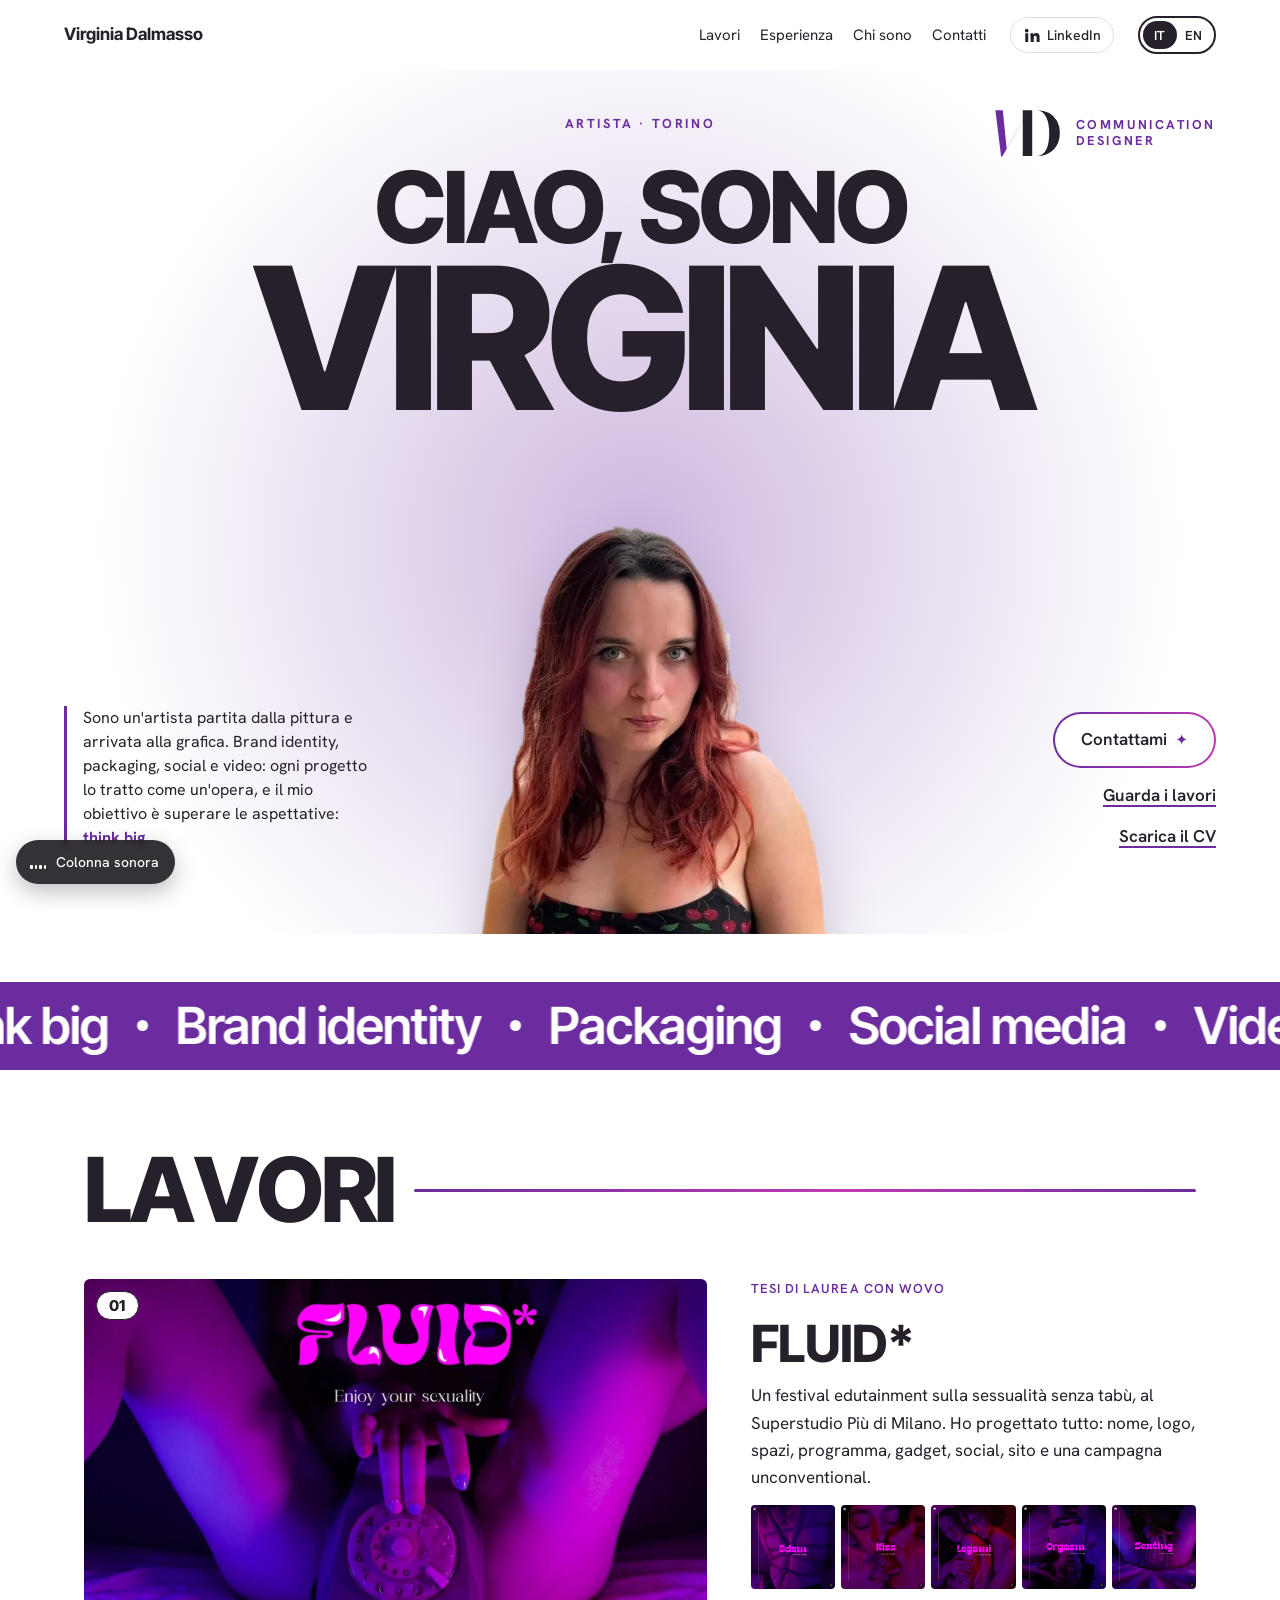
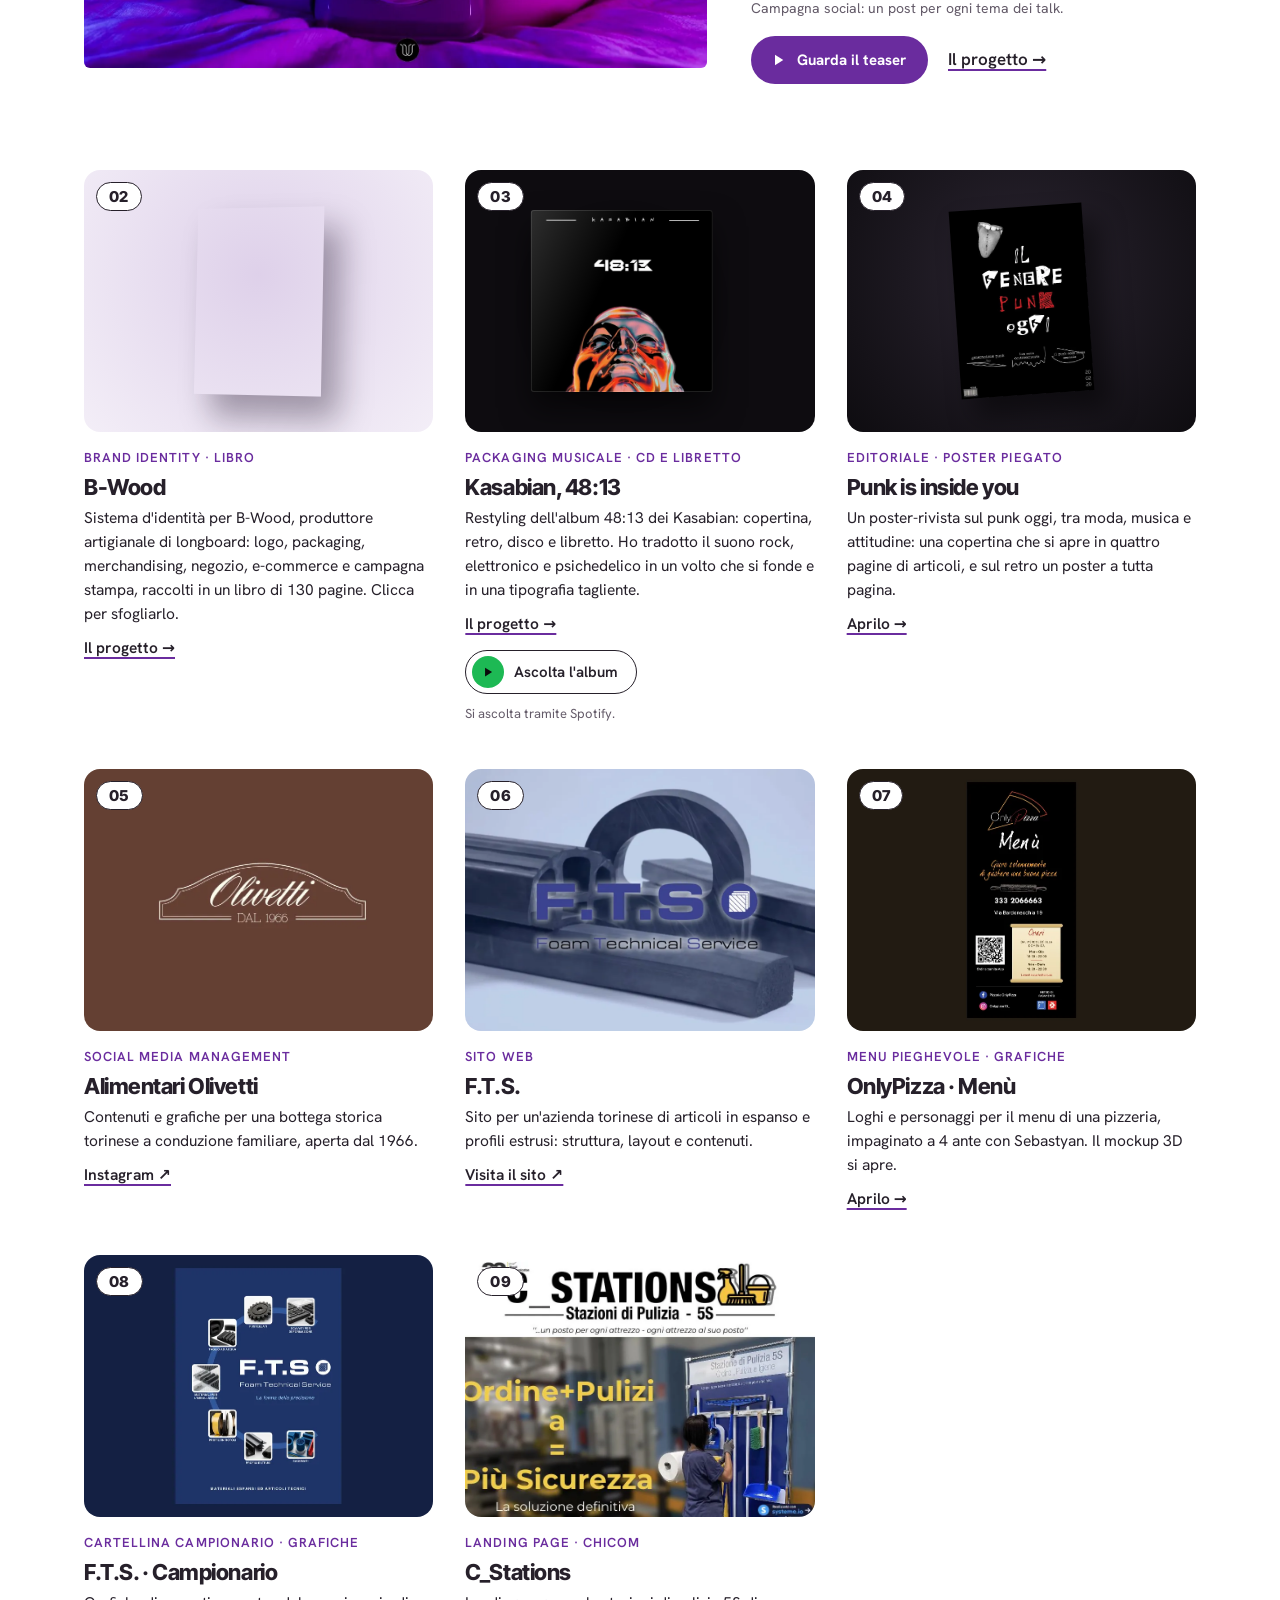
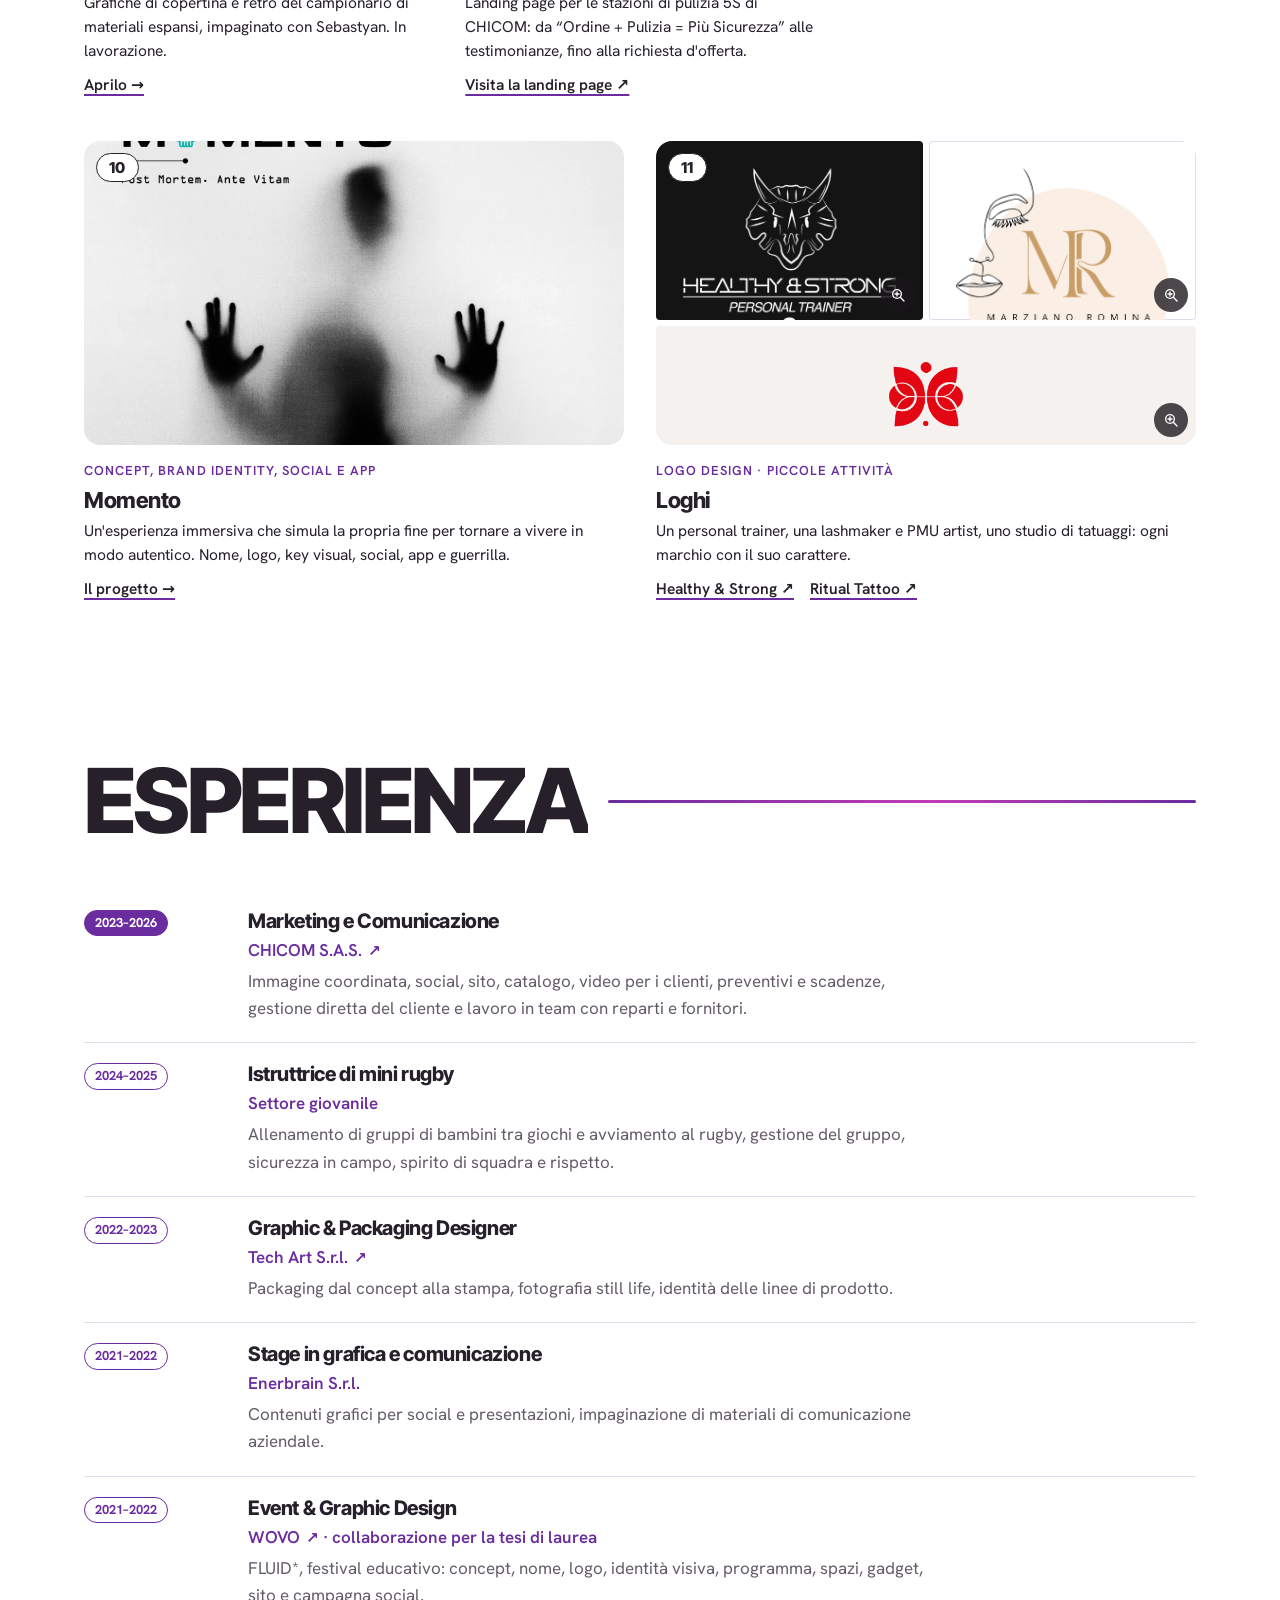
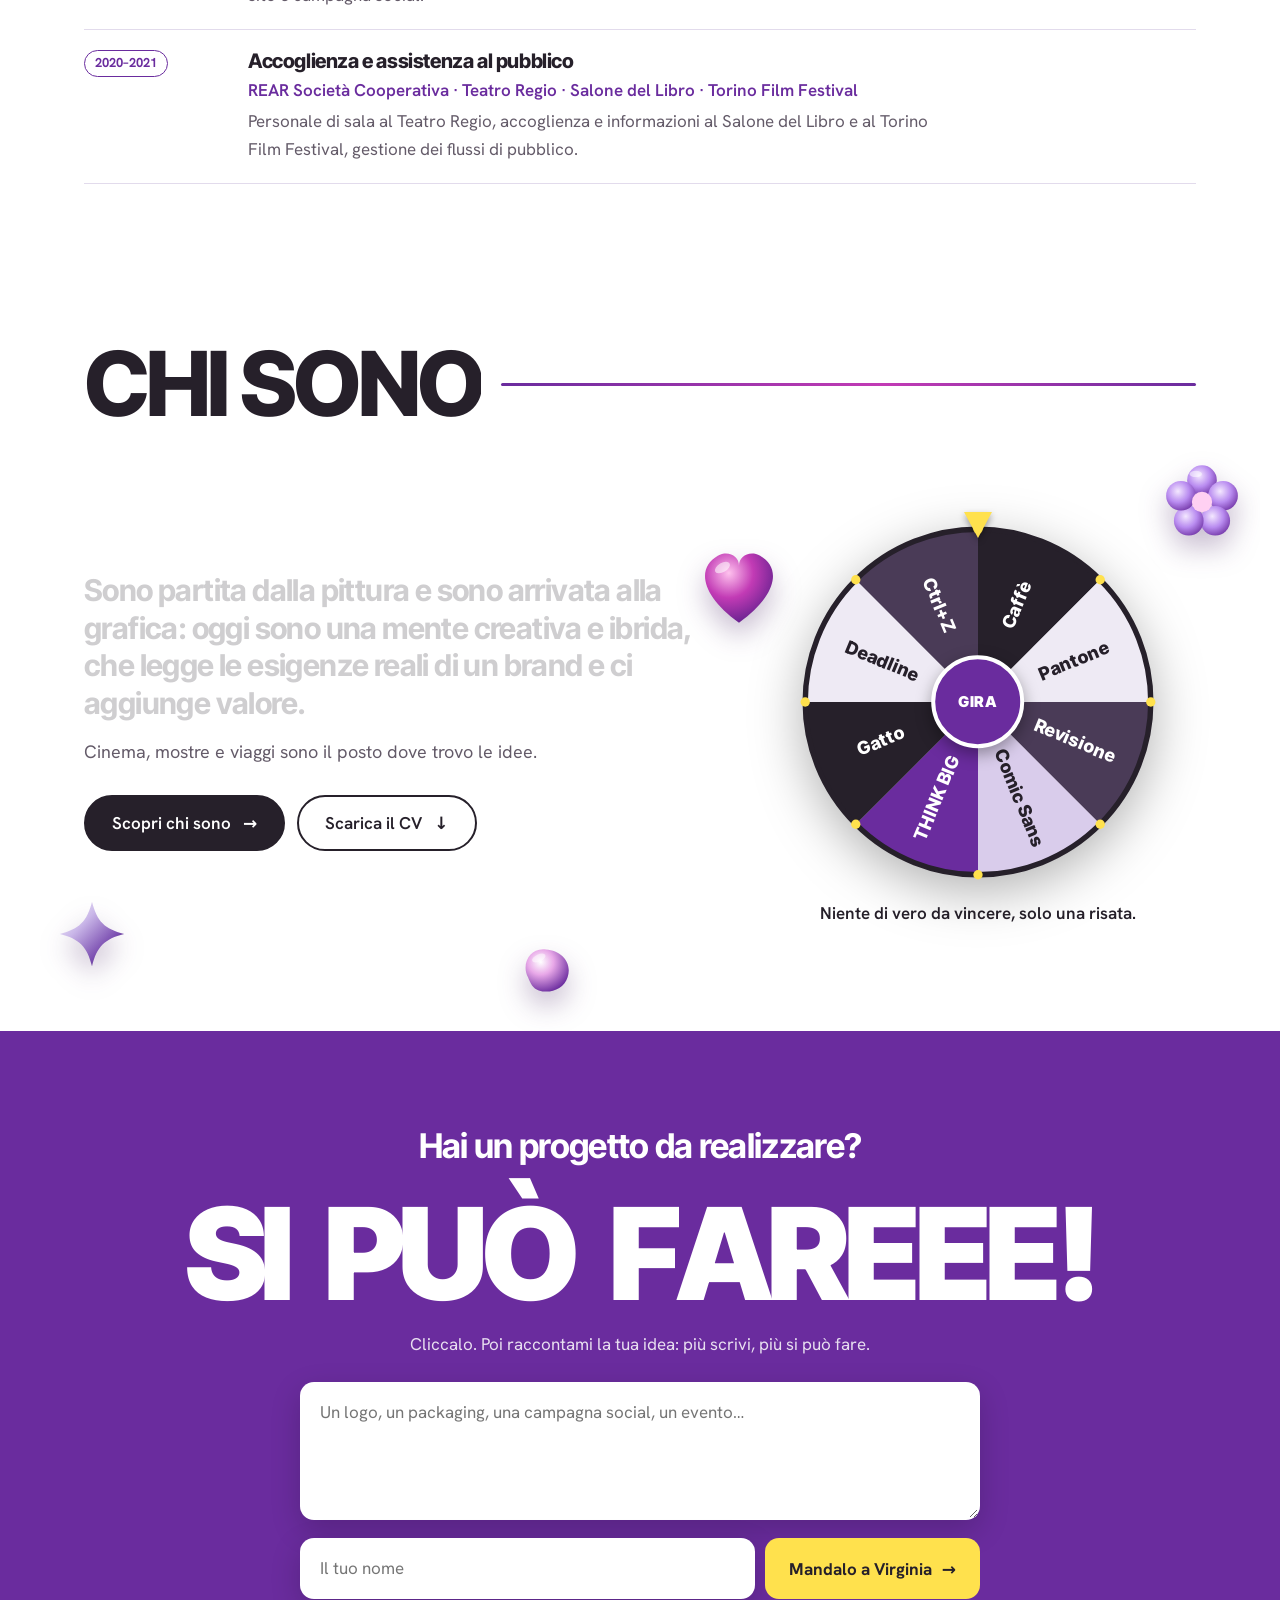
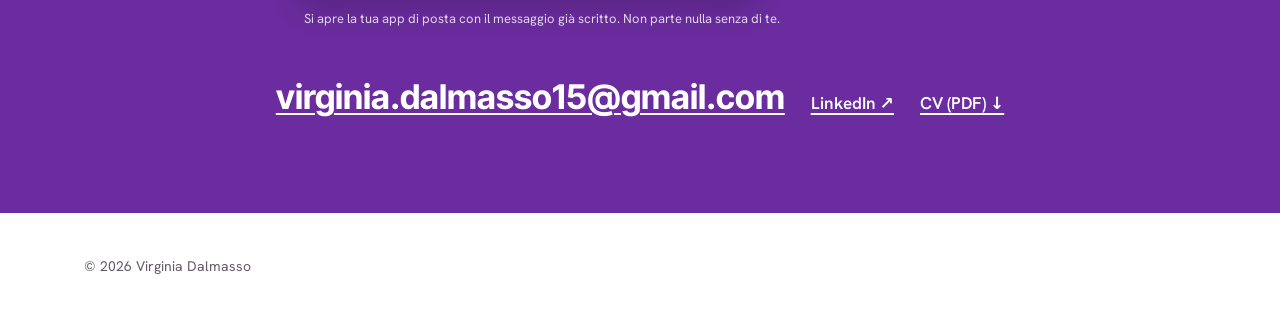
==== commit a93e3b69: "Hero: foto profilo reale al posto dell'avatar Co-Authored-By: Claude Sonnet 5.5 <noreply@anthropic.c" ====
--- a/index.html
+++ b/index.html
@@ -1,6 +1,6 @@
-<!doctype html> <html lang="it" class="no-js"> <head> <meta charset="utf-8"> <meta name="google-site-verification" content="SBv0GIvomij9Hr-ApakNnwhufSbwst-hournCZHIsdA"> <meta name="viewport" content="width=device-width,initial-scale=1"> <title>Virginia Dalmasso · Communication Designer</title> <meta name="description" content="Virginia Dalmasso, communication designer a Torino. Brand identity, packaging, social media e video."> <link rel="canonical" href="https://profili-cv.github.io/virginia-dalmasso/"> <meta property="og:locale" content="it_IT"> <meta property="og:site_name" content="Virginia Dalmasso"> <script type="application/ld+json">{"@context": "https://schema.org", "@graph": [{"@type": "ProfilePage", "@id": "https://profili-cv.github.io/virginia-dalmasso/#page", "url": "https://profili-cv.github.io/virginia-dalmasso/", "name": "Virginia Dalmasso · Communication Designer", "inLanguage": ["it", "en"], "mainEntity": {"@id": "https://profili-cv.github.io/virginia-dalmasso/#person"}}, {"@type": "Person", "name": "Virginia Dalmasso", "jobTitle": "Communication Designer", "description": "Communication designer a Torino: brand identity, packaging, social media e video.", "email": "mailto:virginia.dalmasso15@gmail.com", "address": {"@type": "PostalAddress", "addressLocality": "Torino", "addressCountry": "IT"}, "alumniOf": {"@type": "CollegeOrUniversity", "name": "IAAD – Istituto d'Arte Applicata e Design"}, "knowsAbout": ["Communication design", "Brand identity", "Packaging design", "Social media", "Video editing", "Adobe Creative Cloud", "Graphic design"], "sameAs": ["https://www.linkedin.com/in/virginia-dalmasso-7b20ab218/"], "@id": "https://profili-cv.github.io/virginia-dalmasso/#person", "url": "https://profili-cv.github.io/virginia-dalmasso/", "image": "https://profili-cv.github.io/virginia-dalmasso/img/anteprima-2026.jpg"}, {"@type": "WebSite", "@id": "https://profili-cv.github.io/virginia-dalmasso/#site", "url": "https://profili-cv.github.io/virginia-dalmasso/", "name": "Virginia Dalmasso", "inLanguage": ["it", "en"], "author": {"@id": "https://profili-cv.github.io/virginia-dalmasso/#person"}}]}</script> <link rel="icon" href="favicon.svg?v=2" type="image/svg+xml"> <link rel="apple-touch-icon" href="img/apple-touch-icon.png"> <meta property="og:type" content="website"> <meta property="og:url" content="https://profili-cv.github.io/virginia-dalmasso/"> <meta property="og:title" content="Virginia Dalmasso · Communication Designer"> <meta property="og:description" content="Communication designer a Torino: brand identity, packaging, social media e video."> <meta property="og:image" content="https://profili-cv.github.io/virginia-dalmasso/img/anteprima-2026.jpg"> <meta property="og:image:width" content="1200"> <meta property="og:image:height" content="630"> <meta name="twitter:card" content="summary_large_image"> <link rel="preload" href="fonts/inter-tight.woff2" as="font" type="font/woff2" crossorigin> <link rel="stylesheet" href="style.css?v=59"><link rel="stylesheet" href="novita.css?v=6"> <script>try{sessionStorage.getItem("pl-seen")||document.documentElement.classList.add("pl-on")}catch(e){document.documentElement.classList.add("pl-on")}</script> </head> <body> <div class="preloader" aria-hidden="true"> <div class="pl-seal"> <svg class="pl-ring" viewBox="0 0 200 200"><defs><path id="pl-path" d="M100,100 m-82,0 a82,82 0 1,1 164,0 a82,82 0 1,1 -164,0"/></defs><text><textPath href="#pl-path" textLength="508" lengthAdjust="spacing">THINK BIG · COMMUNICATION DESIGN · TORINO ·</textPath></text></svg> <svg class="pl-track" viewBox="0 0 200 200"><circle cx="100" cy="100" r="64"/></svg> <img class="pl-mono pl-mono-light" src="img/vd-monogramma.svg" alt=""> <img class="pl-mono pl-mono-dark" src="img/vd-monogramma-negativo.svg" alt=""> </div> </div> <a class="skip" href="#lavori" data-en="Skip to work">Vai ai lavori</a> <header class="nav"> <a class="nav-name" href="#top">Virginia Dalmasso</a> <nav aria-label="Sezioni"> <a href="#lavori" data-en="Work">Lavori</a> <a href="#esperienza" data-en="Experience">Esperienza</a> <a href="#chi-sono" data-en="About">Chi sono</a> <a href="#contatti" data-en="Contact">Contatti</a> </nav> <a class="nav-in" href="https://www.linkedin.com/in/virginia-dalmasso-7b20ab218/" target="_blank" rel="noopener" aria-label="LinkedIn"><svg viewBox="0 0 24 24" width="18" height="18" aria-hidden="true"><path fill="currentColor" d="M4.98 3.5a2.5 2.5 0 1 1 0 5 2.5 2.5 0 0 1 0-5zM3 9.75h4v11.5H3zM9.75 9.75h3.8v1.6h.06c.53-1 1.83-2.05 3.77-2.05 4.03 0 4.77 2.6 4.77 6v5.95h-4v-5.27c0-1.26-.02-2.88-1.76-2.88-1.76 0-2.03 1.37-2.03 2.79v5.36h-4z"/></svg><span class="nav-in-text">LinkedIn</span></a> <button class="lang" type="button" id="lang" aria-label="Switch to English"><span class="lang-opt is-on">IT</span><span class="lang-opt">EN</span></button> </header> <main id="top"> <section class="hero"> <div class="cat-run" aria-hidden="true"><div class="cat-marks"></div><img class="cat" src="img/gatto.webp" alt=""></div> <a class="hero-logo" href="#top" aria-label="Virginia Dalmasso, Communication Designer"><picture><source media="(prefers-color-scheme:dark)" srcset="img/vd-monogramma-negativo.svg"><img src="img/vd-monogramma.svg" alt="" width="84" height="60"></picture><span data-en="Communication<br>Designer">Communication<br>Designer</span></a><div class="hero-text"> <p class="eyebrow" data-en="Artist · Turin">Artista · Torino</p> <h1><span data-en="Hi, I'm">Ciao, sono</span><span>Virginia</span><span class="sr-only"> Dalmasso</span></h1> <p class="hero-lead"><span data-en="I'm an artist who started from painting and ended up in design. Brand identity, packaging, social and video: I treat every project like a piece of art, and my goal is to exceed expectations:">Sono un'artista partita dalla pittura e arrivata alla grafica. Brand identity, packaging, social e video: ogni progetto lo tratto come un'opera, e il mio obiettivo è superare le aspettative:</span> <strong>think big</strong>.</p> <p class="hero-links"><a class="pill-grad" href="#contatti" data-en="Contact me">Contattami</a> <a href="#lavori" data-en="See the work">Guarda i lavori</a> <a href="cv-virginia-dalmasso.pdf" download data-en="Download CV">Scarica il CV</a> </p> </div> <div class="hero-photo"> <div class="pin-photo" id="pin-photo"> <span class="pin-tape" data-cursor="Stacca" data-cursor-en="Peel off" title="Trascina per staccare la foto"></span> <svg class="portrait" id="av" viewBox="0 0 400 460" width="400" height="460" role="img" aria-label="Caricatura di Virginia"><defs><linearGradient id="avBg" x1="0" y1="0" x2="1" y2="1"><stop offset="0" stop-color="#7EE0E0"/><stop offset=".5" stop-color="#7BA5EC"/><stop offset="1" stop-color="#8A5CF4"/></linearGradient><clipPath id="avCard"><rect width="400" height="460" rx="26"/></clipPath></defs><g clip-path="url(#avCard)"><rect width="400" height="460" fill="url(#avBg)"/><g id="avBody"><path d="M30 470C40 415 105 388 180 380L250 378C322 388 372 415 385 470Z" fill="#16131a"/><path d="M60 470C80 430 120 410 160 402M340 470C330 436 300 414 262 402M215 420C214 440 214 455 214 470M120 470C135 445 150 432 170 424" stroke="#2d2933" stroke-width="3" fill="none" stroke-linecap="round"/><path d="M182 300V388Q215 408 252 386V298Z" fill="#E2AA8A"/><path d="M176 378V392M188 386V400M201 391V405M214 393V407M227 392V406M240 388V402M252 382V396" stroke="#3a3542" stroke-width="2" stroke-linecap="round"/></g><g id="avHead"><path d="M205 70C150 62 96 100 88 170C78 205 96 214 84 244C70 280 92 300 76 330C62 362 92 380 70 410C60 430 80 446 66 462L128 462C124 430 146 410 150 380L276 380C282 410 300 430 304 462L372 462C352 440 372 420 352 392C336 368 356 350 340 322C328 296 350 270 338 240C326 212 350 196 330 150C308 94 262 70 205 70Z" fill="#B63A1F"/><path d="M152 346H276V386H152Z" fill="#6B1A0E"/><path d="M88 170C78 205 96 214 84 244C70 280 92 300 76 330C62 362 92 380 70 410C60 430 80 446 66 462L98 462C94 430 112 410 110 372C108 330 120 300 108 262C100 230 112 200 108 170Z M338 240C326 212 350 196 330 150C340 200 322 230 332 262C340 300 326 330 338 372C346 408 340 436 356 462L372 462C352 440 372 420 352 392C336 368 356 350 340 322C328 296 350 270 338 240Z" fill="#8A2512"/><path d="M182 300V384Q215 404 252 382V298Z" fill="#E2AA8A"/><path d="M182 330Q214 346 252 330V348Q214 366 182 350Z" fill="#C98A6C"/><path d="M164 378Q215 414 268 376V392Q215 432 164 394Z" fill="#26222c"/><path d="M178 350Q215 368 256 348L258 358Q215 380 176 361Z" fill="#0b0a0d"/><path d="M140 212C138 160 172 126 210 126C250 126 276 160 273 214C271 270 246 322 210 328C175 322 142 272 140 212Z" fill="#EDB898"/><path d="M273 214C271 270 246 322 210 328C236 306 252 270 250 214C252 190 262 170 262 150C270 168 274 190 273 214Z" fill="#DDA07E" opacity=".75"/><ellipse cx="170" cy="262" rx="15" ry="9" fill="#F29A8A" opacity=".35"/><ellipse cx="248" cy="258" rx="14" ry="9" fill="#F29A8A" opacity=".3"/><path d="M168 202Q183 192 199 199M239 197Q254 188 268 196" stroke="#3a1510" stroke-width="3.6" fill="none" stroke-linecap="round"/><g class="avEye" data-c="184,224"><path d="M171 216Q184 207 197 215" stroke="#1b0f10" stroke-width="3" fill="none" stroke-linecap="round"/><g class="avPupil"><ellipse cx="184" cy="224" rx="5.6" ry="8" fill="#1b0f10"/><circle cx="182.5" cy="221" r="1.7" fill="#fff"/></g></g><g class="avEye" data-c="252,221"><path d="M239 213Q252 204 265 212" stroke="#1b0f10" stroke-width="3" fill="none" stroke-linecap="round"/><g class="avPupil"><ellipse cx="252" cy="221" rx="5.6" ry="8" fill="#1b0f10"/><circle cx="250.5" cy="218" r="1.7" fill="#fff"/></g></g><path d="M224 238Q232 256 219 263" stroke="#C48566" stroke-width="2.4" fill="none" stroke-linecap="round"/><circle cx="232" cy="262" r="2.3" fill="#F2C14E"/><path d="M192 290Q216 304 243 287" stroke="#8A3A32" stroke-width="3" fill="none" stroke-linecap="round"/><path d="M136 218C124 150 168 98 228 106C282 112 292 160 276 214C268 176 240 152 198 158C170 166 148 190 136 218Z" fill="#B63A1F"/><path d="M150 190C165 150 200 134 238 138C214 140 186 154 170 190C164 204 156 214 150 222Z" fill="#8A2512"/><path d="M262 150C282 160 288 190 276 214C282 186 276 166 262 150Z" fill="#8A2512"/><path d="M142 206C122 240 116 290 124 346C130 372 120 392 128 420C146 392 150 360 146 330C142 290 144 240 142 206Z" fill="#A5321B"/><path d="M274 206C292 240 300 290 294 340C292 372 304 396 298 424C282 396 274 366 276 330C278 290 272 240 274 206Z" fill="#A5321B"/><path d="M120 400C106 420 112 440 126 452M300 404C316 424 308 442 296 452" stroke="#5E1810" stroke-width="2" fill="none" stroke-linecap="round"/><g stroke="#5E1810" stroke-width="1.8" fill="none" stroke-linecap="round"><path d="M200 106C196 70 230 52 256 70C268 80 262 96 250 94"/><path d="M180 112C150 84 120 96 128 118"/><path d="M280 130C320 110 340 130 332 150"/><path d="M96 190C70 188 60 160 78 150"/><path d="M92 250C66 252 54 280 74 292"/><path d="M338 230C364 236 372 262 352 274"/><path d="M222 108C226 90 244 84 252 92"/><path d="M160 130C170 108 150 90 136 100"/></g></g></g></svg> <canvas class="pin-draw" aria-label="Disegna sulla foto" data-en-label="Draw on the photo"></canvas> </div> <div class="pin-tools"> <span class="pin-hint" data-en="Draw on me ✎">Disegnami sopra ✎</span> <button type="button" class="pin-clear" data-en="Clear">Cancella</button> </div> <a class="seal" href="#contatti" aria-label="Contattami" data-en-label="Contact me"> <svg viewBox="0 0 200 200" width="100" height="100" aria-hidden="true" focusable="false"> <defs><path id="seal-path" d="M100,100 m-76,0 a76,76 0 1,1 152,0 a76,76 0 1,1 -152,0"/></defs> <circle cx="100" cy="100" r="98" class="seal-bg"/> <g class="seal-ring"><text><textPath href="#seal-path" startOffset="0" textLength="470" lengthAdjust="spacing">THINK BIG · COMMUNICATION DESIGN · TORINO ·</textPath></text></g> <image href="img/vd-monogramma.svg" x="56" y="69" width="88" height="62" class="seal-mono"/> </svg> </a> </div> </section> <div class="marquee marquee-vd" aria-hidden="true"> <div class="marquee-track"><span><b data-en="Think big">Think big</b><i class="dot"></i><b data-en="Brand identity">Brand identity</b><i class="dot"></i><b data-en="Packaging">Packaging</b><i class="dot"></i><b data-en="Social media">Social media</b><i class="dot"></i><b data-en="Video">Video</b><i class="dot"></i><b data-en="Events">Eventi</b><i class="dot"></i><b data-en="Web">Web</b><i class="dot"></i></span><span><b data-en="Think big">Think big</b><i class="dot"></i><b data-en="Brand identity">Brand identity</b><i class="dot"></i><b data-en="Packaging">Packaging</b><i class="dot"></i><b data-en="Social media">Social media</b><i class="dot"></i><b data-en="Video">Video</b><i class="dot"></i><b data-en="Events">Eventi</b><i class="dot"></i><b data-en="Web">Web</b><i class="dot"></i></span></div> </div> <section id="lavori" class="section"> <h2 data-en="Selected work">Lavori</h2> <article class="feature-fluid" id="fluid" data-fx="fluid"> <figure class="ph ph-cover ph-link"><a href="fluid.html" class="cover-link" data-cursor="Vedi progetto" data-cursor-en="View project"><img class="no-zoom" src="img/fluid-cover.webp" alt="Visual della campagna FLUID*, con il logo e il claim Enjoy your sexuality" data-en-alt="FLUID* campaign visual with the logo and the Enjoy your sexuality claim"><span class="cover-cta" data-en="Discover the project →">Scopri il progetto →</span></a></figure> <div class="ff-text"> <p class="kicker" data-en="Graduation thesis with WOVO">Tesi di laurea con WOVO</p> <h3>FLUID*</h3> <p data-en="An edutainment festival about sexuality without taboos, at Superstudio Più in Milan. I designed everything: name, logo, spaces, programme, gadgets, social media, website and an unconventional campaign.">Un festival edutainment sulla sessualità senza tabù, al Superstudio Più di Milano. Ho progettato tutto: nome, logo, spazi, programma, gadget, social, sito e una campagna unconventional.</p> <div class="posts-row ff-posts" aria-label="Campagna social" data-en-label="Social campaign"><button class="zoom" type="button" aria-label="Ingrandisci: post BDSM" data-en-label="Enlarge: BDSM post"><img src="img/fluid-post-bdsm.webp" alt="Post social FLUID*: BDSM" data-en-alt="FLUID* social post: BDSM" loading="lazy"></button><button class="zoom" type="button" aria-label="Ingrandisci: post Kiss" data-en-label="Enlarge: Kiss post"><img src="img/fluid-post-kiss.webp" alt="Post social FLUID*: Kiss" data-en-alt="FLUID* social post: Kiss" loading="lazy"></button><button class="zoom" type="button" aria-label="Ingrandisci: post Legami" data-en-label="Enlarge: Legami post"><img src="img/fluid-post-legami.webp" alt="Post social FLUID*: Legami" data-en-alt="FLUID* social post: Legami" loading="lazy"></button><button class="zoom" type="button" aria-label="Ingrandisci: post Orgasm" data-en-label="Enlarge: Orgasm post"><img src="img/fluid-post-orgasm.webp" alt="Post social FLUID*: Orgasm" data-en-alt="FLUID* social post: Orgasm" loading="lazy"></button><button class="zoom" type="button" aria-label="Ingrandisci: post Sexting" data-en-label="Enlarge: Sexting post"><img src="img/fluid-post-sexting.webp" alt="Post social FLUID*: Sexting" data-en-alt="FLUID* social post: Sexting" loading="lazy"></button></div> <p class="ff-caption" data-en="Social campaign: one post for each topic of the talks.">Campagna social: un post per ogni tema dei talk.</p> <p class="ff-actions"><button class="play-btn" type="button" data-cursor="Guarda" data-cursor-en="Watch" data-video-open aria-haspopup="dialog"><svg viewBox="0 0 24 24" width="18" height="18" aria-hidden="true"><path d="M8 5v14l11-7z" fill="currentColor"/></svg><span data-en="Watch the teaser">Guarda il teaser</span></button><a class="more-link" href="fluid.html" data-en="The project →">Il progetto →</a></p> </div> </article> <div class="cards"> <article id="bwood" data-fx="bwood" class="card-w"> <button class="cw-media book-stage" type="button" data-book-open aria-haspopup="dialog" data-cursor="Sfoglia" data-cursor-en="Flip through"> <span class="book3d" aria-hidden="true"> <span class="book-inside" style="background-image:url(img/bwood/inside.webp)"></span> <span class="book-cover" style="background-image:url(img/bwood/cover.webp)"></span> <span class="book-spine"></span> </span> <span class="sr-only" data-en="Flip through the B-Wood book">Sfoglia il libro di B-Wood</span> </button> <p class="kicker" data-en="Brand identity · book">Brand identity · libro</p> <h3><a href="bwood.html" class="title-link">B-Wood</a></h3> <p data-en="Identity system for B-Wood, a craft longboard maker: logo, packaging, merchandise, shop, e-commerce and print campaign, collected in a 130-page book. Click to flip through it.">Sistema d'identità per B-Wood, produttore artigianale di longboard: logo, packaging, merchandising, negozio, e-commerce e campagna stampa, raccolti in un libro di 130 pagine. Clicca per sfogliarlo.</p> <p class="cw-link"><a href="bwood.html" data-en="The project →">Il progetto →</a></p> </article> <article id="kasabian" data-fx="kasabian" class="card-w"> <button class="cw-media cd-stage" type="button" data-cd-open aria-haspopup="dialog" data-cursor="Apri" data-cursor-en="Open"> <span class="cd" aria-hidden="true"> <span class="cd-disc" style="background-image:url(img/kasabian/disc.webp)"></span> <span class="cd-case" style="background-image:url(img/kasabian/cover.webp)"></span> </span> <span class="sr-only" data-en="Open the Kasabian album images">Apri le immagini dell'album dei Kasabian</span> </button> <div class="cd-gallery" data-lb-group hidden><img src="img/kasabian/case.webp" alt="Custodia del CD con la nuova copertina" data-en-alt="CD case with the new cover" loading="lazy" decoding="async"><img src="img/kasabian/case-retro.webp" alt="Fronte e retro della custodia" data-en-alt="Front and back of the case" loading="lazy" decoding="async"><img src="img/kasabian/case-open.webp" alt="Custodia aperta con il disco" data-en-alt="Open case with the disc" loading="lazy" decoding="async"><img src="img/kasabian/cover-retro.webp" alt="Copertina e retro stesi" data-en-alt="Cover and back laid flat" loading="lazy" decoding="async"><img src="img/kasabian/tracklist.webp" alt="Libretto: la tracklist" data-en-alt="Booklet: the tracklist" loading="lazy" decoding="async"><img src="img/kasabian/libretto.webp" alt="Libretto aperto" data-en-alt="Open booklet" loading="lazy" decoding="async"><img src="img/kasabian/originale.webp" alt="La copertina originale, rosa" data-en-alt="The original pink cover" loading="lazy" decoding="async"></div> <p class="kicker" data-en="Music packaging · CD and booklet">Packaging musicale · CD e libretto</p> <h3><a href="kasabian.html" class="title-link" data-en="Kasabian, 48:13">Kasabian, 48:13</a></h3> <p data-en="Restyling of the Kasabian album 48:13: cover, back, disc and booklet. I turned rock, electronic and psychedelic sound into a melting face and sharp lettering.">Restyling dell'album 48:13 dei Kasabian: copertina, retro, disco e libretto. Ho tradotto il suono rock, elettronico e psichedelico in un volto che si fonde e in una tipografia tagliente.</p> <p class="cw-link"><a href="kasabian.html" data-en="The project →">Il progetto →</a></p> <div class="listen" data-listen="0YEIhLHs5kP5CpU7HBBRL6"> <button class="listen-btn" type="button" aria-expanded="false" aria-controls="listen-player"> <span class="listen-ico" aria-hidden="true"><svg viewBox="0 0 24 24" width="14" height="14"><path class="i-play" fill="currentColor" d="M7 4.5v15l12-7.5z"/><path class="i-close" fill="currentColor" d="M6 6h12v12H6z"/></svg></span> <span class="l-open" data-en="Listen to the album">Ascolta l'album</span><span class="l-close" data-en="Close the player">Chiudi il player</span> </button> <p class="listen-note" data-en="Plays through Spotify.">Si ascolta tramite Spotify.</p> <div class="listen-player" id="listen-player" hidden></div> </div> </article> <article id="punk" data-fx="punk" class="card-w"> <a class="cw-media poster-stage" href="poster.html" data-cursor="Apri" data-cursor-en="Open"> <span class="ps-fold" aria-hidden="true"><span class="ps-front" style="background-image:url(img/poster/cover.webp)"></span></span> <span class="sr-only" data-en="Open the Punk poster">Apri il poster Punk</span> </a> <p class="kicker" data-en="Editorial · folded poster">Editoriale · poster piegato</p> <h3><a href="poster.html" class="title-link" data-en="Punk is inside you">Punk is inside you</a></h3> <p data-en="A poster-magazine on punk today, between fashion, music and attitude: a cover that unfolds into four pages of articles, and a full-size poster on the back.">Un poster-rivista sul punk oggi, tra moda, musica e attitudine: una copertina che si apre in quattro pagine di articoli, e sul retro un poster a tutta pagina.</p> <p class="cw-link"><a href="poster.html" data-en="Unfold it →">Aprilo →</a></p> </article> <article id="olivetti" data-fx="olivetti" class="card-w"> <div class="cw-media"><img src="img/olivetti.webp" data-full="img/olivetti-post.webp" alt="Post Instagram di Alimentari Olivetti con il logo del negozio, dal 1966" data-en-alt="Alimentari Olivetti Instagram post with the shop logo, since 1966" loading="lazy"></div> <p class="kicker">Social media management</p> <h3>Alimentari Olivetti</h3> <p data-en="Content and graphics for a historic family-run grocery in Turin, open since 1966.">Contenuti e grafiche per una bottega storica torinese a conduzione familiare, aperta dal 1966.</p> <p class="cw-link"><a href="https://www.instagram.com/alimentari.olivetti/" target="_blank" rel="noopener">Instagram ↗</a></p> </article> <article id="fts" data-fx="fts" class="card-w"> <div class="cw-media"><img src="img/fts.webp" alt="Sito web di F.T.S." data-en-alt="F.T.S. website" loading="lazy"></div> <p class="kicker" data-en="Website">Sito web</p> <h3>F.T.S.</h3> <p data-en="Website for a Turin company that makes foam products and extruded profiles: structure, layout and content.">Sito per un'azienda torinese di articoli in espanso e profili estrusi: struttura, layout e contenuti.</p> <p class="cw-link"><a href="https://ftsto.it/" target="_blank" rel="noopener" data-en="Visit the site ↗">Visita il sito ↗</a></p> </article> <article id="onlypizza" data-fx="onlypizza" class="card-w"><a class="cw-media" href="pieghevoli.html#pizzeria" data-cursor="Apri" data-cursor-en="Open"><img src="img/pieghevoli/card-pz.webp" alt="Copertina del menu pieghevole OnlyPizza, nera con testi arancioni" data-en-alt="Cover of the OnlyPizza folding menu, black with orange text" loading="lazy"></a><p class="kicker" data-en="Folding menu · graphics">Menu pieghevole · grafiche</p><h3><a href="pieghevoli.html#pizzeria" class="title-link">OnlyPizza · Menù</a></h3><p data-en="Logos and characters for a pizzeria menu, laid out in 4 panels with Sebastyan. The 3D mockup opens.">Loghi e personaggi per il menu di una pizzeria, impaginato a 4 ante con Sebastyan. Il mockup 3D si apre.</p><p class="cw-link"><a href="pieghevoli.html#pizzeria" data-en="Open the folder →">Aprilo →</a></p></article> <article id="fts-campionario" data-fx="fts-campionario" class="card-w"><a class="cw-media" href="pieghevoli.html#fts" data-cursor="Apri" data-cursor-en="Open"><img src="img/pieghevoli/card-fts.webp" alt="Copertina del catalogo F.T.S., blu con le famiglie di prodotto attorno a un anello" data-en-alt="Cover of the F.T.S. catalogue, blue with product families around a ring" loading="lazy"></a><p class="kicker" data-en="Sample folder · graphics">Cartellina campionario · grafiche</p><h3><a href="pieghevoli.html#fts" class="title-link">F.T.S. · Campionario</a></h3><p data-en="Cover and back graphics for the foam materials sample folder, laid out with Sebastyan. In progress.">Grafiche di copertina e retro del campionario di materiali espansi, impaginato con Sebastyan. In lavorazione.</p><p class="cw-link"><a href="pieghevoli.html#fts" data-en="Open the folder →">Aprilo →</a></p></article> <article id="cstations" data-fx="cstations" class="card-w"> <a class="cw-media" href="https://www.chicomfactory.com/" target="_blank" rel="noopener" data-cursor="Visita" data-cursor-en="Visit"><img class="no-zoom" src="img/chicom-landing.webp" alt="Landing page C_Stations di CHICOM: Ordine più Pulizia uguale Più Sicurezza" data-en-alt="CHICOM C_Stations landing page: Order plus Cleaning equals More Safety" loading="lazy"></a> <p class="kicker">Landing page · CHICOM</p> <h3>C_Stations</h3> <p data-en="Landing page for CHICOM's 5S cleaning stations: from “Order + Cleaning = More Safety” to testimonials and the request for a quote.">Landing page per le stazioni di pulizia 5S di CHICOM: da “Ordine + Pulizia = Più Sicurezza” alle testimonianze, fino alla richiesta d'offerta.</p> <p class="cw-link"><a href="https://www.chicomfactory.com/" target="_blank" rel="noopener" data-en="Visit the landing page ↗">Visita la landing page ↗</a></p> </article> <article id="momento" data-fx="momento" class="card-w half"> <a class="cw-media ph-link mo-media" href="momento.html" data-cursor="Vedi progetto" data-cursor-en="View project"><img class="no-zoom" src="img/momento.webp" alt="Key visual di MOMENTO: una figura sfocata dietro un vetro, con il logo" data-en-alt="MOMENTO key visual: a blurred figure behind glass, with the logo" loading="lazy"><span class="mo-veil" aria-hidden="true"><svg class="mo-skull" viewBox="0 0 120 140"><path d="M32 100C16 93 9 79 9 60 9 30 32 9 60 9s51 21 51 51c0 19-7 33-23 40v26c0 4-3 7-7 7H39c-4 0-7-3-7-7z" fill="none" stroke="currentColor" stroke-width="11" stroke-linejoin="round"/><path d="M53 112v21M67 112v21" stroke="currentColor" stroke-width="9" stroke-linecap="round"/><circle cx="40" cy="64" r="12" fill="none" stroke="currentColor" stroke-width="9"/><circle cx="80" cy="64" r="12" fill="none" stroke="currentColor" stroke-width="9"/></svg><span class="mo-tag">Post Mortem. Ante Vitam</span></span></a> <p class="kicker" data-en="Concept, brand identity, social and app">Concept, brand identity, social e app</p> <h3><a href="momento.html" class="title-link">Momento</a></h3> <p data-en="An immersive experience that simulates your own end so you can go back to living authentically. Name, logo, key visual, social, app and guerrilla.">Un'esperienza immersiva che simula la propria fine per tornare a vivere in modo autentico. Nome, logo, key visual, social, app e guerrilla.</p> <p class="cw-link"><a href="momento.html" data-en="The project →">Il progetto →</a></p> </article> <article id="loghi" data-fx="loghi" class="card-w half"> <div class="cw-media logos-mini"> <span class="lm tile-dark"><img src="img/logo-healthy-strong.webp" alt="Logo Healthy &amp; Strong" loading="lazy"><span class="lm-zoom" aria-hidden="true"><svg viewBox="0 0 24 24" width="16" height="16"><circle cx="10.5" cy="10.5" r="6.5" fill="none" stroke="currentColor" stroke-width="2"/><path d="M15.5 15.5L21 21M10.5 7.5v6M7.5 10.5h6" stroke="currentColor" stroke-width="2" stroke-linecap="round"/></svg></span></span> <span class="lm tile-cream"><img src="img/logo-marziano-romina.webp" alt="Logo Marziano Romina" loading="lazy"><span class="lm-zoom" aria-hidden="true"><svg viewBox="0 0 24 24" width="16" height="16"><circle cx="10.5" cy="10.5" r="6.5" fill="none" stroke="currentColor" stroke-width="2"/><path d="M15.5 15.5L21 21M10.5 7.5v6M7.5 10.5h6" stroke="currentColor" stroke-width="2" stroke-linecap="round"/></svg></span></span> <span class="lm tile-light lm-wide"><img src="img/logo-ritual-tattoo.webp" alt="Logo Ritual Tattoo" loading="lazy"><span class="lm-zoom" aria-hidden="true"><svg viewBox="0 0 24 24" width="16" height="16"><circle cx="10.5" cy="10.5" r="6.5" fill="none" stroke="currentColor" stroke-width="2"/><path d="M15.5 15.5L21 21M10.5 7.5v6M7.5 10.5h6" stroke="currentColor" stroke-width="2" stroke-linecap="round"/></svg></span></span> </div> <p class="kicker" data-en="Logo design · small businesses">Logo design · piccole attività</p> <h3 data-en="Logos">Loghi</h3> <p data-en="A personal trainer, a lash maker and PMU artist, a tattoo studio: each mark has its own character.">Un personal trainer, una lashmaker e PMU artist, uno studio di tatuaggi: ogni marchio con il suo carattere.</p> <p class="cw-link"><a href="https://www.instagram.com/_healthystrong_/" target="_blank" rel="noopener">Healthy &amp; Strong ↗</a> <a href="https://www.instagram.com/_ritual.tattoo_/" target="_blank" rel="noopener">Ritual Tattoo ↗</a></p> </article> </div> </section> <section id="esperienza" class="section"> <h2 data-en="Experience">Esperienza</h2> <ol class="timeline"> <li> <span class="years now">2023–2026</span> <div> <h3 data-en="Marketing and communication">Marketing e Comunicazione</h3> <p class="org"><a class="org-link" href="https://www.chicomvisual.com/" target="_blank" rel="noopener">CHICOM S.A.S. <span class="arr" aria-hidden="true">↗</span></a></p> <p class="hl-p"><span class="hl" data-en="Corporate identity, social media, website, catalogue, video for clients, quotes and deadlines, direct client management and teamwork with departments and suppliers.">Immagine coordinata, social, sito, catalogo, video per i clienti, preventivi e scadenze, gestione diretta del cliente e lavoro in team con reparti e fornitori.</span></p> </div> </li> <li> <span class="years">2024–2025</span> <div> <h3 data-en="Mini rugby coach">Istruttrice di mini rugby</h3> <p class="org" data-en="Youth section">Settore giovanile</p> <p class="hl-p"><span class="hl" data-en="Training groups of children through games and rugby basics, group management, safety on the pitch, team spirit and respect.">Allenamento di gruppi di bambini tra giochi e avviamento al rugby, gestione del gruppo, sicurezza in campo, spirito di squadra e rispetto.</span></p> </div> </li> <li> <span class="years">2022–2023</span> <div> <h3>Graphic &amp; Packaging Designer</h3> <p class="org"><a class="org-link" href="https://techartzone.com/" target="_blank" rel="noopener">Tech Art S.r.l. <span class="arr" aria-hidden="true">↗</span></a></p> <p class="hl-p"><span class="hl" data-en="Packaging from concept to print, still-life photography, product line identities.">Packaging dal concept alla stampa, fotografia still life, identità delle linee di prodotto.</span></p> </div> </li> <li> <span class="years">2021–2022</span> <div> <h3 data-en="Graphic and communication internship">Stage in grafica e comunicazione</h3> <p class="org">Enerbrain S.r.l.</p> <p class="hl-p"><span class="hl" data-en="Graphic content for social media and presentations, layout of company communication materials.">Contenuti grafici per social e presentazioni, impaginazione di materiali di comunicazione aziendale.</span></p> </div> </li> <li> <span class="years">2021–2022</span> <div> <h3>Event &amp; Graphic Design</h3> <p class="org"><a class="org-link" href="https://wovostore.com/" target="_blank" rel="noopener">WOVO <span class="arr" aria-hidden="true">↗</span></a> · <span data-en="graduation thesis collaboration">collaborazione per la tesi di laurea</span></p> <p class="hl-p"><span class="hl" data-en="FLUID*, an educational festival: concept, name, logo, visual identity, programme, venues, gadgets, website and social campaign.">FLUID*, festival educativo: concept, nome, logo, identità visiva, programma, spazi, gadget, sito e campagna social.</span></p> </div> </li> <li> <span class="years">2020–2021</span> <div> <h3 data-en="Front of house and visitor assistance">Accoglienza e assistenza al pubblico</h3> <p class="org">REAR Società Cooperativa · Teatro Regio · Salone del Libro · Torino Film Festival</p> <p class="hl-p"><span class="hl" data-en="Usher at Teatro Regio, visitor welcome and information at the Book Fair and the Film Festival, crowd flow management.">Personale di sala al Teatro Regio, accoglienza e informazioni al Salone del Libro e al Torino Film Festival, gestione dei flussi di pubblico.</span></p> </div> </li> </ol> </section> <section id="chi-sono" class="section about"><div class="floaties" aria-hidden="true">
+<!doctype html> <html lang="it" class="no-js"> <head> <meta charset="utf-8"> <meta name="google-site-verification" content="SBv0GIvomij9Hr-ApakNnwhufSbwst-hournCZHIsdA"> <meta name="viewport" content="width=device-width,initial-scale=1"> <title>Virginia Dalmasso · Communication Designer</title> <meta name="description" content="Virginia Dalmasso, communication designer a Torino. Brand identity, packaging, social media e video."> <link rel="canonical" href="https://profili-cv.github.io/virginia-dalmasso/"> <meta property="og:locale" content="it_IT"> <meta property="og:site_name" content="Virginia Dalmasso"> <script type="application/ld+json">{"@context": "https://schema.org", "@graph": [{"@type": "ProfilePage", "@id": "https://profili-cv.github.io/virginia-dalmasso/#page", "url": "https://profili-cv.github.io/virginia-dalmasso/", "name": "Virginia Dalmasso · Communication Designer", "inLanguage": ["it", "en"], "mainEntity": {"@id": "https://profili-cv.github.io/virginia-dalmasso/#person"}}, {"@type": "Person", "name": "Virginia Dalmasso", "jobTitle": "Communication Designer", "description": "Communication designer a Torino: brand identity, packaging, social media e video.", "email": "mailto:virginia.dalmasso15@gmail.com", "address": {"@type": "PostalAddress", "addressLocality": "Torino", "addressCountry": "IT"}, "alumniOf": {"@type": "CollegeOrUniversity", "name": "IAAD – Istituto d'Arte Applicata e Design"}, "knowsAbout": ["Communication design", "Brand identity", "Packaging design", "Social media", "Video editing", "Adobe Creative Cloud", "Graphic design"], "sameAs": ["https://www.linkedin.com/in/virginia-dalmasso-7b20ab218/"], "@id": "https://profili-cv.github.io/virginia-dalmasso/#person", "url": "https://profili-cv.github.io/virginia-dalmasso/", "image": "https://profili-cv.github.io/virginia-dalmasso/img/anteprima-2026.jpg"}, {"@type": "WebSite", "@id": "https://profili-cv.github.io/virginia-dalmasso/#site", "url": "https://profili-cv.github.io/virginia-dalmasso/", "name": "Virginia Dalmasso", "inLanguage": ["it", "en"], "author": {"@id": "https://profili-cv.github.io/virginia-dalmasso/#person"}}]}</script> <link rel="icon" href="favicon.svg?v=2" type="image/svg+xml"> <link rel="apple-touch-icon" href="img/apple-touch-icon.png"> <meta property="og:type" content="website"> <meta property="og:url" content="https://profili-cv.github.io/virginia-dalmasso/"> <meta property="og:title" content="Virginia Dalmasso · Communication Designer"> <meta property="og:description" content="Communication designer a Torino: brand identity, packaging, social media e video."> <meta property="og:image" content="https://profili-cv.github.io/virginia-dalmasso/img/anteprima-2026.jpg"> <meta property="og:image:width" content="1200"> <meta property="og:image:height" content="630"> <meta name="twitter:card" content="summary_large_image"> <link rel="preload" href="fonts/inter-tight.woff2" as="font" type="font/woff2" crossorigin> <link rel="stylesheet" href="style.css?v=59"><link rel="stylesheet" href="novita.css?v=7"> <script>try{sessionStorage.getItem("pl-seen")||document.documentElement.classList.add("pl-on")}catch(e){document.documentElement.classList.add("pl-on")}</script> </head> <body> <div class="preloader" aria-hidden="true"> <div class="pl-seal"> <svg class="pl-ring" viewBox="0 0 200 200"><defs><path id="pl-path" d="M100,100 m-82,0 a82,82 0 1,1 164,0 a82,82 0 1,1 -164,0"/></defs><text><textPath href="#pl-path" textLength="508" lengthAdjust="spacing">THINK BIG · COMMUNICATION DESIGN · TORINO ·</textPath></text></svg> <svg class="pl-track" viewBox="0 0 200 200"><circle cx="100" cy="100" r="64"/></svg> <img class="pl-mono pl-mono-light" src="img/vd-monogramma.svg" alt=""> <img class="pl-mono pl-mono-dark" src="img/vd-monogramma-negativo.svg" alt=""> </div> </div> <a class="skip" href="#lavori" data-en="Skip to work">Vai ai lavori</a> <header class="nav"> <a class="nav-name" href="#top">Virginia Dalmasso</a> <nav aria-label="Sezioni"> <a href="#lavori" data-en="Work">Lavori</a> <a href="#esperienza" data-en="Experience">Esperienza</a> <a href="#chi-sono" data-en="About">Chi sono</a> <a href="#contatti" data-en="Contact">Contatti</a> </nav> <a class="nav-in" href="https://www.linkedin.com/in/virginia-dalmasso-7b20ab218/" target="_blank" rel="noopener" aria-label="LinkedIn"><svg viewBox="0 0 24 24" width="18" height="18" aria-hidden="true"><path fill="currentColor" d="M4.98 3.5a2.5 2.5 0 1 1 0 5 2.5 2.5 0 0 1 0-5zM3 9.75h4v11.5H3zM9.75 9.75h3.8v1.6h.06c.53-1 1.83-2.05 3.77-2.05 4.03 0 4.77 2.6 4.77 6v5.95h-4v-5.27c0-1.26-.02-2.88-1.76-2.88-1.76 0-2.03 1.37-2.03 2.79v5.36h-4z"/></svg><span class="nav-in-text">LinkedIn</span></a> <button class="lang" type="button" id="lang" aria-label="Switch to English"><span class="lang-opt is-on">IT</span><span class="lang-opt">EN</span></button> </header> <main id="top"> <section class="hero"> <div class="cat-run" aria-hidden="true"><div class="cat-marks"></div><img class="cat" src="img/gatto.webp" alt=""></div> <a class="hero-logo" href="#top" aria-label="Virginia Dalmasso, Communication Designer"><picture><source media="(prefers-color-scheme:dark)" srcset="img/vd-monogramma-negativo.svg"><img src="img/vd-monogramma.svg" alt="" width="84" height="60"></picture><span data-en="Communication<br>Designer">Communication<br>Designer</span></a><div class="hero-text"> <p class="eyebrow" data-en="Artist · Turin">Artista · Torino</p> <h1><span data-en="Hi, I'm">Ciao, sono</span><span>Virginia</span><span class="sr-only"> Dalmasso</span></h1> <p class="hero-lead"><span data-en="I'm an artist who started from painting and ended up in design. Brand identity, packaging, social and video: I treat every project like a piece of art, and my goal is to exceed expectations:">Sono un'artista partita dalla pittura e arrivata alla grafica. Brand identity, packaging, social e video: ogni progetto lo tratto come un'opera, e il mio obiettivo è superare le aspettative:</span> <strong>think big</strong>.</p> <p class="hero-links"><a class="pill-grad" href="#contatti" data-en="Contact me">Contattami</a> <a href="#lavori" data-en="See the work">Guarda i lavori</a> <a href="cv-virginia-dalmasso.pdf" download data-en="Download CV">Scarica il CV</a> </p> </div> <div class="hero-photo"> <div class="pin-photo" id="pin-photo"> <span class="pin-tape" data-cursor="Stacca" data-cursor-en="Peel off" title="Trascina per staccare la foto"></span> <img class="portrait" src="img/ritratto-cut.webp" alt="Virginia Dalmasso" width="808" height="904"> <canvas class="pin-draw" aria-label="Disegna sulla foto" data-en-label="Draw on the photo"></canvas> </div> <div class="pin-tools"> <span class="pin-hint" data-en="Draw on me ✎">Disegnami sopra ✎</span> <button type="button" class="pin-clear" data-en="Clear">Cancella</button> </div> <a class="seal" href="#contatti" aria-label="Contattami" data-en-label="Contact me"> <svg viewBox="0 0 200 200" width="100" height="100" aria-hidden="true" focusable="false"> <defs><path id="seal-path" d="M100,100 m-76,0 a76,76 0 1,1 152,0 a76,76 0 1,1 -152,0"/></defs> <circle cx="100" cy="100" r="98" class="seal-bg"/> <g class="seal-ring"><text><textPath href="#seal-path" startOffset="0" textLength="470" lengthAdjust="spacing">THINK BIG · COMMUNICATION DESIGN · TORINO ·</textPath></text></g> <image href="img/vd-monogramma.svg" x="56" y="69" width="88" height="62" class="seal-mono"/> </svg> </a> </div> </section> <div class="marquee marquee-vd" aria-hidden="true"> <div class="marquee-track"><span><b data-en="Think big">Think big</b><i class="dot"></i><b data-en="Brand identity">Brand identity</b><i class="dot"></i><b data-en="Packaging">Packaging</b><i class="dot"></i><b data-en="Social media">Social media</b><i class="dot"></i><b data-en="Video">Video</b><i class="dot"></i><b data-en="Events">Eventi</b><i class="dot"></i><b data-en="Web">Web</b><i class="dot"></i></span><span><b data-en="Think big">Think big</b><i class="dot"></i><b data-en="Brand identity">Brand identity</b><i class="dot"></i><b data-en="Packaging">Packaging</b><i class="dot"></i><b data-en="Social media">Social media</b><i class="dot"></i><b data-en="Video">Video</b><i class="dot"></i><b data-en="Events">Eventi</b><i class="dot"></i><b data-en="Web">Web</b><i class="dot"></i></span></div> </div> <section id="lavori" class="section"> <h2 data-en="Selected work">Lavori</h2> <article class="feature-fluid" id="fluid" data-fx="fluid"> <figure class="ph ph-cover ph-link"><a href="fluid.html" class="cover-link" data-cursor="Vedi progetto" data-cursor-en="View project"><img class="no-zoom" src="img/fluid-cover.webp" alt="Visual della campagna FLUID*, con il logo e il claim Enjoy your sexuality" data-en-alt="FLUID* campaign visual with the logo and the Enjoy your sexuality claim"><span class="cover-cta" data-en="Discover the project →">Scopri il progetto →</span></a></figure> <div class="ff-text"> <p class="kicker" data-en="Graduation thesis with WOVO">Tesi di laurea con WOVO</p> <h3>FLUID*</h3> <p data-en="An edutainment festival about sexuality without taboos, at Superstudio Più in Milan. I designed everything: name, logo, spaces, programme, gadgets, social media, website and an unconventional campaign.">Un festival edutainment sulla sessualità senza tabù, al Superstudio Più di Milano. Ho progettato tutto: nome, logo, spazi, programma, gadget, social, sito e una campagna unconventional.</p> <div class="posts-row ff-posts" aria-label="Campagna social" data-en-label="Social campaign"><button class="zoom" type="button" aria-label="Ingrandisci: post BDSM" data-en-label="Enlarge: BDSM post"><img src="img/fluid-post-bdsm.webp" alt="Post social FLUID*: BDSM" data-en-alt="FLUID* social post: BDSM" loading="lazy"></button><button class="zoom" type="button" aria-label="Ingrandisci: post Kiss" data-en-label="Enlarge: Kiss post"><img src="img/fluid-post-kiss.webp" alt="Post social FLUID*: Kiss" data-en-alt="FLUID* social post: Kiss" loading="lazy"></button><button class="zoom" type="button" aria-label="Ingrandisci: post Legami" data-en-label="Enlarge: Legami post"><img src="img/fluid-post-legami.webp" alt="Post social FLUID*: Legami" data-en-alt="FLUID* social post: Legami" loading="lazy"></button><button class="zoom" type="button" aria-label="Ingrandisci: post Orgasm" data-en-label="Enlarge: Orgasm post"><img src="img/fluid-post-orgasm.webp" alt="Post social FLUID*: Orgasm" data-en-alt="FLUID* social post: Orgasm" loading="lazy"></button><button class="zoom" type="button" aria-label="Ingrandisci: post Sexting" data-en-label="Enlarge: Sexting post"><img src="img/fluid-post-sexting.webp" alt="Post social FLUID*: Sexting" data-en-alt="FLUID* social post: Sexting" loading="lazy"></button></div> <p class="ff-caption" data-en="Social campaign: one post for each topic of the talks.">Campagna social: un post per ogni tema dei talk.</p> <p class="ff-actions"><button class="play-btn" type="button" data-cursor="Guarda" data-cursor-en="Watch" data-video-open aria-haspopup="dialog"><svg viewBox="0 0 24 24" width="18" height="18" aria-hidden="true"><path d="M8 5v14l11-7z" fill="currentColor"/></svg><span data-en="Watch the teaser">Guarda il teaser</span></button><a class="more-link" href="fluid.html" data-en="The project →">Il progetto →</a></p> </div> </article> <div class="cards"> <article id="bwood" data-fx="bwood" class="card-w"> <button class="cw-media book-stage" type="button" data-book-open aria-haspopup="dialog" data-cursor="Sfoglia" data-cursor-en="Flip through"> <span class="book3d" aria-hidden="true"> <span class="book-inside" style="background-image:url(img/bwood/inside.webp)"></span> <span class="book-cover" style="background-image:url(img/bwood/cover.webp)"></span> <span class="book-spine"></span> </span> <span class="sr-only" data-en="Flip through the B-Wood book">Sfoglia il libro di B-Wood</span> </button> <p class="kicker" data-en="Brand identity · book">Brand identity · libro</p> <h3><a href="bwood.html" class="title-link">B-Wood</a></h3> <p data-en="Identity system for B-Wood, a craft longboard maker: logo, packaging, merchandise, shop, e-commerce and print campaign, collected in a 130-page book. Click to flip through it.">Sistema d'identità per B-Wood, produttore artigianale di longboard: logo, packaging, merchandising, negozio, e-commerce e campagna stampa, raccolti in un libro di 130 pagine. Clicca per sfogliarlo.</p> <p class="cw-link"><a href="bwood.html" data-en="The project →">Il progetto →</a></p> </article> <article id="kasabian" data-fx="kasabian" class="card-w"> <button class="cw-media cd-stage" type="button" data-cd-open aria-haspopup="dialog" data-cursor="Apri" data-cursor-en="Open"> <span class="cd" aria-hidden="true"> <span class="cd-disc" style="background-image:url(img/kasabian/disc.webp)"></span> <span class="cd-case" style="background-image:url(img/kasabian/cover.webp)"></span> </span> <span class="sr-only" data-en="Open the Kasabian album images">Apri le immagini dell'album dei Kasabian</span> </button> <div class="cd-gallery" data-lb-group hidden><img src="img/kasabian/case.webp" alt="Custodia del CD con la nuova copertina" data-en-alt="CD case with the new cover" loading="lazy" decoding="async"><img src="img/kasabian/case-retro.webp" alt="Fronte e retro della custodia" data-en-alt="Front and back of the case" loading="lazy" decoding="async"><img src="img/kasabian/case-open.webp" alt="Custodia aperta con il disco" data-en-alt="Open case with the disc" loading="lazy" decoding="async"><img src="img/kasabian/cover-retro.webp" alt="Copertina e retro stesi" data-en-alt="Cover and back laid flat" loading="lazy" decoding="async"><img src="img/kasabian/tracklist.webp" alt="Libretto: la tracklist" data-en-alt="Booklet: the tracklist" loading="lazy" decoding="async"><img src="img/kasabian/libretto.webp" alt="Libretto aperto" data-en-alt="Open booklet" loading="lazy" decoding="async"><img src="img/kasabian/originale.webp" alt="La copertina originale, rosa" data-en-alt="The original pink cover" loading="lazy" decoding="async"></div> <p class="kicker" data-en="Music packaging · CD and booklet">Packaging musicale · CD e libretto</p> <h3><a href="kasabian.html" class="title-link" data-en="Kasabian, 48:13">Kasabian, 48:13</a></h3> <p data-en="Restyling of the Kasabian album 48:13: cover, back, disc and booklet. I turned rock, electronic and psychedelic sound into a melting face and sharp lettering.">Restyling dell'album 48:13 dei Kasabian: copertina, retro, disco e libretto. Ho tradotto il suono rock, elettronico e psichedelico in un volto che si fonde e in una tipografia tagliente.</p> <p class="cw-link"><a href="kasabian.html" data-en="The project →">Il progetto →</a></p> <div class="listen" data-listen="0YEIhLHs5kP5CpU7HBBRL6"> <button class="listen-btn" type="button" aria-expanded="false" aria-controls="listen-player"> <span class="listen-ico" aria-hidden="true"><svg viewBox="0 0 24 24" width="14" height="14"><path class="i-play" fill="currentColor" d="M7 4.5v15l12-7.5z"/><path class="i-close" fill="currentColor" d="M6 6h12v12H6z"/></svg></span> <span class="l-open" data-en="Listen to the album">Ascolta l'album</span><span class="l-close" data-en="Close the player">Chiudi il player</span> </button> <p class="listen-note" data-en="Plays through Spotify.">Si ascolta tramite Spotify.</p> <div class="listen-player" id="listen-player" hidden></div> </div> </article> <article id="punk" data-fx="punk" class="card-w"> <a class="cw-media poster-stage" href="poster.html" data-cursor="Apri" data-cursor-en="Open"> <span class="ps-fold" aria-hidden="true"><span class="ps-front" style="background-image:url(img/poster/cover.webp)"></span></span> <span class="sr-only" data-en="Open the Punk poster">Apri il poster Punk</span> </a> <p class="kicker" data-en="Editorial · folded poster">Editoriale · poster piegato</p> <h3><a href="poster.html" class="title-link" data-en="Punk is inside you">Punk is inside you</a></h3> <p data-en="A poster-magazine on punk today, between fashion, music and attitude: a cover that unfolds into four pages of articles, and a full-size poster on the back.">Un poster-rivista sul punk oggi, tra moda, musica e attitudine: una copertina che si apre in quattro pagine di articoli, e sul retro un poster a tutta pagina.</p> <p class="cw-link"><a href="poster.html" data-en="Unfold it →">Aprilo →</a></p> </article> <article id="olivetti" data-fx="olivetti" class="card-w"> <div class="cw-media"><img src="img/olivetti.webp" data-full="img/olivetti-post.webp" alt="Post Instagram di Alimentari Olivetti con il logo del negozio, dal 1966" data-en-alt="Alimentari Olivetti Instagram post with the shop logo, since 1966" loading="lazy"></div> <p class="kicker">Social media management</p> <h3>Alimentari Olivetti</h3> <p data-en="Content and graphics for a historic family-run grocery in Turin, open since 1966.">Contenuti e grafiche per una bottega storica torinese a conduzione familiare, aperta dal 1966.</p> <p class="cw-link"><a href="https://www.instagram.com/alimentari.olivetti/" target="_blank" rel="noopener">Instagram ↗</a></p> </article> <article id="fts" data-fx="fts" class="card-w"> <div class="cw-media"><img src="img/fts.webp" alt="Sito web di F.T.S." data-en-alt="F.T.S. website" loading="lazy"></div> <p class="kicker" data-en="Website">Sito web</p> <h3>F.T.S.</h3> <p data-en="Website for a Turin company that makes foam products and extruded profiles: structure, layout and content.">Sito per un'azienda torinese di articoli in espanso e profili estrusi: struttura, layout e contenuti.</p> <p class="cw-link"><a href="https://ftsto.it/" target="_blank" rel="noopener" data-en="Visit the site ↗">Visita il sito ↗</a></p> </article> <article id="onlypizza" data-fx="onlypizza" class="card-w"><a class="cw-media" href="pieghevoli.html#pizzeria" data-cursor="Apri" data-cursor-en="Open"><img src="img/pieghevoli/card-pz.webp" alt="Copertina del menu pieghevole OnlyPizza, nera con testi arancioni" data-en-alt="Cover of the OnlyPizza folding menu, black with orange text" loading="lazy"></a><p class="kicker" data-en="Folding menu · graphics">Menu pieghevole · grafiche</p><h3><a href="pieghevoli.html#pizzeria" class="title-link">OnlyPizza · Menù</a></h3><p data-en="Logos and characters for a pizzeria menu, laid out in 4 panels with Sebastyan. The 3D mockup opens.">Loghi e personaggi per il menu di una pizzeria, impaginato a 4 ante con Sebastyan. Il mockup 3D si apre.</p><p class="cw-link"><a href="pieghevoli.html#pizzeria" data-en="Open the folder →">Aprilo →</a></p></article> <article id="fts-campionario" data-fx="fts-campionario" class="card-w"><a class="cw-media" href="pieghevoli.html#fts" data-cursor="Apri" data-cursor-en="Open"><img src="img/pieghevoli/card-fts.webp" alt="Copertina del catalogo F.T.S., blu con le famiglie di prodotto attorno a un anello" data-en-alt="Cover of the F.T.S. catalogue, blue with product families around a ring" loading="lazy"></a><p class="kicker" data-en="Sample folder · graphics">Cartellina campionario · grafiche</p><h3><a href="pieghevoli.html#fts" class="title-link">F.T.S. · Campionario</a></h3><p data-en="Cover and back graphics for the foam materials sample folder, laid out with Sebastyan. In progress.">Grafiche di copertina e retro del campionario di materiali espansi, impaginato con Sebastyan. In lavorazione.</p><p class="cw-link"><a href="pieghevoli.html#fts" data-en="Open the folder →">Aprilo →</a></p></article> <article id="cstations" data-fx="cstations" class="card-w"> <a class="cw-media" href="https://www.chicomfactory.com/" target="_blank" rel="noopener" data-cursor="Visita" data-cursor-en="Visit"><img class="no-zoom" src="img/chicom-landing.webp" alt="Landing page C_Stations di CHICOM: Ordine più Pulizia uguale Più Sicurezza" data-en-alt="CHICOM C_Stations landing page: Order plus Cleaning equals More Safety" loading="lazy"></a> <p class="kicker">Landing page · CHICOM</p> <h3>C_Stations</h3> <p data-en="Landing page for CHICOM's 5S cleaning stations: from “Order + Cleaning = More Safety” to testimonials and the request for a quote.">Landing page per le stazioni di pulizia 5S di CHICOM: da “Ordine + Pulizia = Più Sicurezza” alle testimonianze, fino alla richiesta d'offerta.</p> <p class="cw-link"><a href="https://www.chicomfactory.com/" target="_blank" rel="noopener" data-en="Visit the landing page ↗">Visita la landing page ↗</a></p> </article> <article id="momento" data-fx="momento" class="card-w half"> <a class="cw-media ph-link mo-media" href="momento.html" data-cursor="Vedi progetto" data-cursor-en="View project"><img class="no-zoom" src="img/momento.webp" alt="Key visual di MOMENTO: una figura sfocata dietro un vetro, con il logo" data-en-alt="MOMENTO key visual: a blurred figure behind glass, with the logo" loading="lazy"><span class="mo-veil" aria-hidden="true"><svg class="mo-skull" viewBox="0 0 120 140"><path d="M32 100C16 93 9 79 9 60 9 30 32 9 60 9s51 21 51 51c0 19-7 33-23 40v26c0 4-3 7-7 7H39c-4 0-7-3-7-7z" fill="none" stroke="currentColor" stroke-width="11" stroke-linejoin="round"/><path d="M53 112v21M67 112v21" stroke="currentColor" stroke-width="9" stroke-linecap="round"/><circle cx="40" cy="64" r="12" fill="none" stroke="currentColor" stroke-width="9"/><circle cx="80" cy="64" r="12" fill="none" stroke="currentColor" stroke-width="9"/></svg><span class="mo-tag">Post Mortem. Ante Vitam</span></span></a> <p class="kicker" data-en="Concept, brand identity, social and app">Concept, brand identity, social e app</p> <h3><a href="momento.html" class="title-link">Momento</a></h3> <p data-en="An immersive experience that simulates your own end so you can go back to living authentically. Name, logo, key visual, social, app and guerrilla.">Un'esperienza immersiva che simula la propria fine per tornare a vivere in modo autentico. Nome, logo, key visual, social, app e guerrilla.</p> <p class="cw-link"><a href="momento.html" data-en="The project →">Il progetto →</a></p> </article> <article id="loghi" data-fx="loghi" class="card-w half"> <div class="cw-media logos-mini"> <span class="lm tile-dark"><img src="img/logo-healthy-strong.webp" alt="Logo Healthy &amp; Strong" loading="lazy"><span class="lm-zoom" aria-hidden="true"><svg viewBox="0 0 24 24" width="16" height="16"><circle cx="10.5" cy="10.5" r="6.5" fill="none" stroke="currentColor" stroke-width="2"/><path d="M15.5 15.5L21 21M10.5 7.5v6M7.5 10.5h6" stroke="currentColor" stroke-width="2" stroke-linecap="round"/></svg></span></span> <span class="lm tile-cream"><img src="img/logo-marziano-romina.webp" alt="Logo Marziano Romina" loading="lazy"><span class="lm-zoom" aria-hidden="true"><svg viewBox="0 0 24 24" width="16" height="16"><circle cx="10.5" cy="10.5" r="6.5" fill="none" stroke="currentColor" stroke-width="2"/><path d="M15.5 15.5L21 21M10.5 7.5v6M7.5 10.5h6" stroke="currentColor" stroke-width="2" stroke-linecap="round"/></svg></span></span> <span class="lm tile-light lm-wide"><img src="img/logo-ritual-tattoo.webp" alt="Logo Ritual Tattoo" loading="lazy"><span class="lm-zoom" aria-hidden="true"><svg viewBox="0 0 24 24" width="16" height="16"><circle cx="10.5" cy="10.5" r="6.5" fill="none" stroke="currentColor" stroke-width="2"/><path d="M15.5 15.5L21 21M10.5 7.5v6M7.5 10.5h6" stroke="currentColor" stroke-width="2" stroke-linecap="round"/></svg></span></span> </div> <p class="kicker" data-en="Logo design · small businesses">Logo design · piccole attività</p> <h3 data-en="Logos">Loghi</h3> <p data-en="A personal trainer, a lash maker and PMU artist, a tattoo studio: each mark has its own character.">Un personal trainer, una lashmaker e PMU artist, uno studio di tatuaggi: ogni marchio con il suo carattere.</p> <p class="cw-link"><a href="https://www.instagram.com/_healthystrong_/" target="_blank" rel="noopener">Healthy &amp; Strong ↗</a> <a href="https://www.instagram.com/_ritual.tattoo_/" target="_blank" rel="noopener">Ritual Tattoo ↗</a></p> </article> </div> </section> <section id="esperienza" class="section"> <h2 data-en="Experience">Esperienza</h2> <ol class="timeline"> <li> <span class="years now">2023–2026</span> <div> <h3 data-en="Marketing and communication">Marketing e Comunicazione</h3> <p class="org"><a class="org-link" href="https://www.chicomvisual.com/" target="_blank" rel="noopener">CHICOM S.A.S. <span class="arr" aria-hidden="true">↗</span></a></p> <p class="hl-p"><span class="hl" data-en="Corporate identity, social media, website, catalogue, video for clients, quotes and deadlines, direct client management and teamwork with departments and suppliers.">Immagine coordinata, social, sito, catalogo, video per i clienti, preventivi e scadenze, gestione diretta del cliente e lavoro in team con reparti e fornitori.</span></p> </div> </li> <li> <span class="years">2024–2025</span> <div> <h3 data-en="Mini rugby coach">Istruttrice di mini rugby</h3> <p class="org" data-en="Youth section">Settore giovanile</p> <p class="hl-p"><span class="hl" data-en="Training groups of children through games and rugby basics, group management, safety on the pitch, team spirit and respect.">Allenamento di gruppi di bambini tra giochi e avviamento al rugby, gestione del gruppo, sicurezza in campo, spirito di squadra e rispetto.</span></p> </div> </li> <li> <span class="years">2022–2023</span> <div> <h3>Graphic &amp; Packaging Designer</h3> <p class="org"><a class="org-link" href="https://techartzone.com/" target="_blank" rel="noopener">Tech Art S.r.l. <span class="arr" aria-hidden="true">↗</span></a></p> <p class="hl-p"><span class="hl" data-en="Packaging from concept to print, still-life photography, product line identities.">Packaging dal concept alla stampa, fotografia still life, identità delle linee di prodotto.</span></p> </div> </li> <li> <span class="years">2021–2022</span> <div> <h3 data-en="Graphic and communication internship">Stage in grafica e comunicazione</h3> <p class="org">Enerbrain S.r.l.</p> <p class="hl-p"><span class="hl" data-en="Graphic content for social media and presentations, layout of company communication materials.">Contenuti grafici per social e presentazioni, impaginazione di materiali di comunicazione aziendale.</span></p> </div> </li> <li> <span class="years">2021–2022</span> <div> <h3>Event &amp; Graphic Design</h3> <p class="org"><a class="org-link" href="https://wovostore.com/" target="_blank" rel="noopener">WOVO <span class="arr" aria-hidden="true">↗</span></a> · <span data-en="graduation thesis collaboration">collaborazione per la tesi di laurea</span></p> <p class="hl-p"><span class="hl" data-en="FLUID*, an educational festival: concept, name, logo, visual identity, programme, venues, gadgets, website and social campaign.">FLUID*, festival educativo: concept, nome, logo, identità visiva, programma, spazi, gadget, sito e campagna social.</span></p> </div> </li> <li> <span class="years">2020–2021</span> <div> <h3 data-en="Front of house and visitor assistance">Accoglienza e assistenza al pubblico</h3> <p class="org">REAR Società Cooperativa · Teatro Regio · Salone del Libro · Torino Film Festival</p> <p class="hl-p"><span class="hl" data-en="Usher at Teatro Regio, visitor welcome and information at the Book Fair and the Film Festival, crowd flow management.">Personale di sala al Teatro Regio, accoglienza e informazioni al Salone del Libro e al Torino Film Festival, gestione dei flussi di pubblico.</span></p> </div> </li> </ol> </section> <section id="chi-sono" class="section about"><div class="floaties" aria-hidden="true">
 <svg class="f1" viewBox="0 0 100 100"><defs><radialGradient id="fg1" cx="35%" cy="28%" r="80%"><stop offset="0" stop-color="#FFC2EE"/><stop offset=".45" stop-color="#C23BB5"/><stop offset="1" stop-color="#5A1E8A"/></radialGradient></defs><path d="M50 90C8 60 4 30 27 17c12-6 23 1 23 11 0-10 11-17 23-11 23 13 19 43-23 73z" fill="url(#fg1)"/><ellipse cx="32" cy="30" rx="9" ry="5" fill="#fff" opacity=".55" transform="rotate(-30 32 30)"/></svg>
 <svg class="f2" viewBox="0 0 100 100"><defs><radialGradient id="fg2" cx="40%" cy="35%" r="75%"><stop offset="0" stop-color="#F4E8FF"/><stop offset=".5" stop-color="#B98CF0"/><stop offset="1" stop-color="#6A2C9E"/></radialGradient></defs><g fill="url(#fg2)"><circle cx="50" cy="22" r="19"/><circle cx="77" cy="42" r="19"/><circle cx="67" cy="74" r="19"/><circle cx="33" cy="74" r="19"/><circle cx="23" cy="42" r="19"/></g><circle cx="50" cy="50" r="13" fill="#FFD0F2"/><ellipse cx="42" cy="14" rx="8" ry="4" fill="#fff" opacity=".5"/></svg>
 <svg class="f3" viewBox="0 0 100 100"><defs><linearGradient id="fg3" x1="0" y1="0" x2="1" y2="1"><stop offset="0" stop-color="#FFFFFF"/><stop offset=".35" stop-color="#C9B6E8"/><stop offset=".7" stop-color="#7A4DB0"/><stop offset="1" stop-color="#2E1250"/></linearGradient></defs><path d="M50 4C57 32 68 43 96 50 68 57 57 68 50 96 43 68 32 57 4 50 32 43 43 32 50 4z" fill="url(#fg3)"/></svg>
 <svg class="f4" viewBox="0 0 100 100"><defs><radialGradient id="fg4" cx="35%" cy="30%" r="75%"><stop offset="0" stop-color="#FFFFFF"/><stop offset=".4" stop-color="#E8A8E8"/><stop offset="1" stop-color="#6A2C9E"/></radialGradient></defs><path d="M20 62C8 40 24 12 50 16c26 2 44 22 36 46-6 20-30 28-48 22-10-3-14-12-18-22z" fill="url(#fg4)"/><ellipse cx="38" cy="30" rx="12" ry="6" fill="#fff" opacity=".5" transform="rotate(-25 38 30)"/></svg>
-</div> <h2 data-en="About">Chi sono</h2> <div class="about-grid"> <div> <p class="about-lead scrub" data-en="I started with painting and moved to graphic design: today I'm a creative, hybrid mind who reads a brand's real needs and adds value to them.">Sono partita dalla pittura e sono arrivata alla grafica: oggi sono una mente creativa e ibrida, che legge le esigenze reali di un brand e ci aggiunge valore.</p> <p class="about-sub" data-en="Cinema, exhibitions and travel are where I get my ideas.">Cinema, mostre e viaggi sono il posto dove trovo le idee.</p> <div class="about-buttons"> <a class="btn-big btn-solid" href="chi-sono.html"><span data-en="Find out more about me">Scopri chi sono</span> <span aria-hidden="true">→</span></a> <a class="btn-big btn-line" href="cv-virginia-dalmasso.pdf" download><span data-en="Download CV">Scarica il CV</span> <span aria-hidden="true">↓</span></a> </div> </div> <div class="wof"> <p class="wof-title" data-en="Spin the wheel of fortune">Gira la ruota della fortuna</p> <div class="wof-box"> <span class="wof-pin" aria-hidden="true"></span> <svg class="wof-wheel" viewBox="-100 -100 200 200" aria-hidden="true"></svg> <button type="button" class="wof-spin" data-en="SPIN">GIRA</button> </div> <p class="wof-result" aria-live="polite" data-en="Nothing real to win, only a laugh.">Niente di vero da vincere, solo una risata.</p> <canvas class="wof-confetti" aria-hidden="true"></canvas> </div> </div> </section> <section id="contatti" class="contact"> <p class="kicker-big" data-en="Got a project to make happen?">Hai un progetto da realizzare?</p> <button class="spf" type="button" id="spf" aria-label="Si può fare! Clicca per l'effetto" data-en-label="It can be done! Click for the effect"> <span class="spf-flash" aria-hidden="true"></span> <svg class="spf-bolt" viewBox="0 0 40 80" aria-hidden="true"><path d="M24 0 6 44h14L12 80l24-50H22L32 0z"/></svg> <span class="spf-word" aria-hidden="true"><span class="ch">S</span><span class="ch">I</span><span class="sp"> </span><span class="ch">P</span><span class="ch">U</span><span class="ch">Ò</span><span class="sp"> </span><span class="ch">F</span><span class="ch">A</span><span class="ch">R</span><span class="ch">E</span><span class="ch">E</span><span class="ch spf-e">E</span><span class="spf-extra"></span><span class="ch">!</span></span> </button> <p class="spf-hint" data-en="Click it. Then tell me about your idea: the more you write, the more it can be done.">Cliccalo. Poi raccontami la tua idea: più scrivi, più si può fare.</p> <form class="pitch" id="pitch"> <label for="pitch-text" class="sr-only" data-en="Your project">Il tuo progetto</label> <textarea id="pitch-text" rows="4" maxlength="1500" placeholder="Un logo, un packaging, una campagna social, un evento…" data-en-placeholder="A logo, packaging, a social campaign, an event…"></textarea> <div class="pitch-row"> <label for="pitch-name" class="sr-only" data-en="Your name">Il tuo nome</label> <input id="pitch-name" type="text" autocomplete="name" placeholder="Il tuo nome" data-en-placeholder="Your name"> <button type="submit" class="pitch-send"><span data-en="Send it to Virginia">Mandalo a Virginia</span> <span aria-hidden="true">→</span></button> </div> <p class="pitch-note" data-en="It opens your e-mail app with the message ready. Nothing is sent without you.">Si apre la tua app di posta con il messaggio già scritto. Non parte nulla senza di te.</p> </form> <div class="contact-alt"> <a class="contact-mail" href="mailto:virginia.dalmasso15@gmail.com">virginia.dalmasso15@gmail.com</a> <a class="alt-link" href="https://www.linkedin.com/in/virginia-dalmasso-7b20ab218/" target="_blank" rel="noopener">LinkedIn ↗</a> <a class="alt-link" href="cv-virginia-dalmasso.pdf" download data-en="CV (PDF) ↓">CV (PDF) ↓</a> </div> </section> </main> <dialog class="video-modal" id="video-modal" aria-label="Video teaser FLUID*"> <button class="video-close" type="button" data-video-close aria-label="Chiudi il video" data-en-label="Close the video"><svg viewBox="0 0 24 24" width="22" height="22" aria-hidden="true"><path d="M6 6l12 12M18 6L6 18" stroke="currentColor" stroke-width="2" fill="none" stroke-linecap="round"/></svg></button> <video id="fluid-video" controls playsinline preload="none" poster="img/fluid-teaser-poster.webp"> <source src="video/fluid-teaser.mp4" type="video/mp4"> </video> </dialog> <footer class="foot"><p>© 2026 Virginia Dalmasso</p></footer> <div class="sound"> <audio id="soundtrack" src="audio/colonna-sonora.mp3?v=2" loop preload="none"></audio> <button type="button" id="sound-btn" class="sound-btn" aria-pressed="false"> <span class="eq" aria-hidden="true"><i></i><i></i><i></i><i></i></span> <span class="sound-label" data-en="Soundtrack">Colonna sonora</span> </button> </div> <script src="eyes.js?v=2" defer></script><script src="script.js?v=20"></script> <script src="menu.js?v=1"></script> <script src="highlight.js?v=1"></script> <script src="listen.js?v=1"></script> <script src="interact.js?v=1"></script> <script src="lightbox.js?v=7" data-images=".ph img:not(.no-zoom), .cw-media > img:not(.no-zoom), .ff-posts img, .cd-gallery img, .lm img"></script> <script src="lenis.min.js?v=1.1.13"></script> <script src="motion.js?v=1"></script> <script src="nav-active.js?v=1"></script> <script src="book.js?v=3"></script> <script src="cat.js?v=3"></script> <script src="pin.js?v=1"></script> <script src="wheel.js?v=2"></script> <script src="preloader.js?v=1"></script> <script src="proj-fx.js?v=5"></script> <script src="cv-lang.js?v=1"></script> <script src="cursor.js?v=12"></script> <script data-goatcounter="https://virginia-dalmasso.goatcounter.com/count" async src="https://gc.zgo.at/count.js"></script> </body> </html> +</div> <h2 data-en="About">Chi sono</h2> <div class="about-grid"> <div> <p class="about-lead scrub" data-en="I started with painting and moved to graphic design: today I'm a creative, hybrid mind who reads a brand's real needs and adds value to them.">Sono partita dalla pittura e sono arrivata alla grafica: oggi sono una mente creativa e ibrida, che legge le esigenze reali di un brand e ci aggiunge valore.</p> <p class="about-sub" data-en="Cinema, exhibitions and travel are where I get my ideas.">Cinema, mostre e viaggi sono il posto dove trovo le idee.</p> <div class="about-buttons"> <a class="btn-big btn-solid" href="chi-sono.html"><span data-en="Find out more about me">Scopri chi sono</span> <span aria-hidden="true">→</span></a> <a class="btn-big btn-line" href="cv-virginia-dalmasso.pdf" download><span data-en="Download CV">Scarica il CV</span> <span aria-hidden="true">↓</span></a> </div> </div> <div class="wof"> <p class="wof-title" data-en="Spin the wheel of fortune">Gira la ruota della fortuna</p> <div class="wof-box"> <span class="wof-pin" aria-hidden="true"></span> <svg class="wof-wheel" viewBox="-100 -100 200 200" aria-hidden="true"></svg> <button type="button" class="wof-spin" data-en="SPIN">GIRA</button> </div> <p class="wof-result" aria-live="polite" data-en="Nothing real to win, only a laugh.">Niente di vero da vincere, solo una risata.</p> <canvas class="wof-confetti" aria-hidden="true"></canvas> </div> </div> </section> <section id="contatti" class="contact"> <p class="kicker-big" data-en="Got a project to make happen?">Hai un progetto da realizzare?</p> <button class="spf" type="button" id="spf" aria-label="Si può fare! Clicca per l'effetto" data-en-label="It can be done! Click for the effect"> <span class="spf-flash" aria-hidden="true"></span> <svg class="spf-bolt" viewBox="0 0 40 80" aria-hidden="true"><path d="M24 0 6 44h14L12 80l24-50H22L32 0z"/></svg> <span class="spf-word" aria-hidden="true"><span class="ch">S</span><span class="ch">I</span><span class="sp"> </span><span class="ch">P</span><span class="ch">U</span><span class="ch">Ò</span><span class="sp"> </span><span class="ch">F</span><span class="ch">A</span><span class="ch">R</span><span class="ch">E</span><span class="ch">E</span><span class="ch spf-e">E</span><span class="spf-extra"></span><span class="ch">!</span></span> </button> <p class="spf-hint" data-en="Click it. Then tell me about your idea: the more you write, the more it can be done.">Cliccalo. Poi raccontami la tua idea: più scrivi, più si può fare.</p> <form class="pitch" id="pitch"> <label for="pitch-text" class="sr-only" data-en="Your project">Il tuo progetto</label> <textarea id="pitch-text" rows="4" maxlength="1500" placeholder="Un logo, un packaging, una campagna social, un evento…" data-en-placeholder="A logo, packaging, a social campaign, an event…"></textarea> <div class="pitch-row"> <label for="pitch-name" class="sr-only" data-en="Your name">Il tuo nome</label> <input id="pitch-name" type="text" autocomplete="name" placeholder="Il tuo nome" data-en-placeholder="Your name"> <button type="submit" class="pitch-send"><span data-en="Send it to Virginia">Mandalo a Virginia</span> <span aria-hidden="true">→</span></button> </div> <p class="pitch-note" data-en="It opens your e-mail app with the message ready. Nothing is sent without you.">Si apre la tua app di posta con il messaggio già scritto. Non parte nulla senza di te.</p> </form> <div class="contact-alt"> <a class="contact-mail" href="mailto:virginia.dalmasso15@gmail.com">virginia.dalmasso15@gmail.com</a> <a class="alt-link" href="https://www.linkedin.com/in/virginia-dalmasso-7b20ab218/" target="_blank" rel="noopener">LinkedIn ↗</a> <a class="alt-link" href="cv-virginia-dalmasso.pdf" download data-en="CV (PDF) ↓">CV (PDF) ↓</a> </div> </section> </main> <dialog class="video-modal" id="video-modal" aria-label="Video teaser FLUID*"> <button class="video-close" type="button" data-video-close aria-label="Chiudi il video" data-en-label="Close the video"><svg viewBox="0 0 24 24" width="22" height="22" aria-hidden="true"><path d="M6 6l12 12M18 6L6 18" stroke="currentColor" stroke-width="2" fill="none" stroke-linecap="round"/></svg></button> <video id="fluid-video" controls playsinline preload="none" poster="img/fluid-teaser-poster.webp"> <source src="video/fluid-teaser.mp4" type="video/mp4"> </video> </dialog> <footer class="foot"><p>© 2026 Virginia Dalmasso</p></footer> <div class="sound"> <audio id="soundtrack" src="audio/colonna-sonora.mp3?v=2" loop preload="none"></audio> <button type="button" id="sound-btn" class="sound-btn" aria-pressed="false"> <span class="eq" aria-hidden="true"><i></i><i></i><i></i><i></i></span> <span class="sound-label" data-en="Soundtrack">Colonna sonora</span> </button> </div> <script src="script.js?v=20"></script> <script src="menu.js?v=1"></script> <script src="highlight.js?v=1"></script> <script src="listen.js?v=1"></script> <script src="interact.js?v=1"></script> <script src="lightbox.js?v=7" data-images=".ph img:not(.no-zoom), .cw-media > img:not(.no-zoom), .ff-posts img, .cd-gallery img, .lm img"></script> <script src="lenis.min.js?v=1.1.13"></script> <script src="motion.js?v=1"></script> <script src="nav-active.js?v=1"></script> <script src="book.js?v=3"></script> <script src="cat.js?v=3"></script> <script src="pin.js?v=1"></script> <script src="wheel.js?v=2"></script> <script src="preloader.js?v=1"></script> <script src="proj-fx.js?v=5"></script> <script src="cv-lang.js?v=1"></script> <script src="cursor.js?v=12"></script> <script data-goatcounter="https://virginia-dalmasso.goatcounter.com/count" async src="https://gc.zgo.at/count.js"></script> </body> </html> 
--- a/novita.css
+++ b/novita.css
@@ -67,6 +67,6 @@
 .hero-logo img{display:block;width:clamp(56px,6vw,84px);height:auto}
 .hero-logo span{font:700 clamp(10px,1vw,13px)/1.25 var(--body);letter-spacing:.2em;text-transform:uppercase;color:var(--accent)}
 .hero .seal{display:none}
-.hero-photo .portrait{aspect-ratio:400/460;filter:drop-shadow(0 26px 26px rgba(38,20,60,.22))}
+.hero-photo .portrait{aspect-ratio:808/904;filter:drop-shadow(0 26px 26px rgba(38,20,60,.22))}
 .hero-photo{width:min(450px,56vw);bottom:-6%}
 @media (max-width:900px){.hero-logo{top:14px;right:var(--gutter)}.hero-photo{width:min(400px,84vw)}}
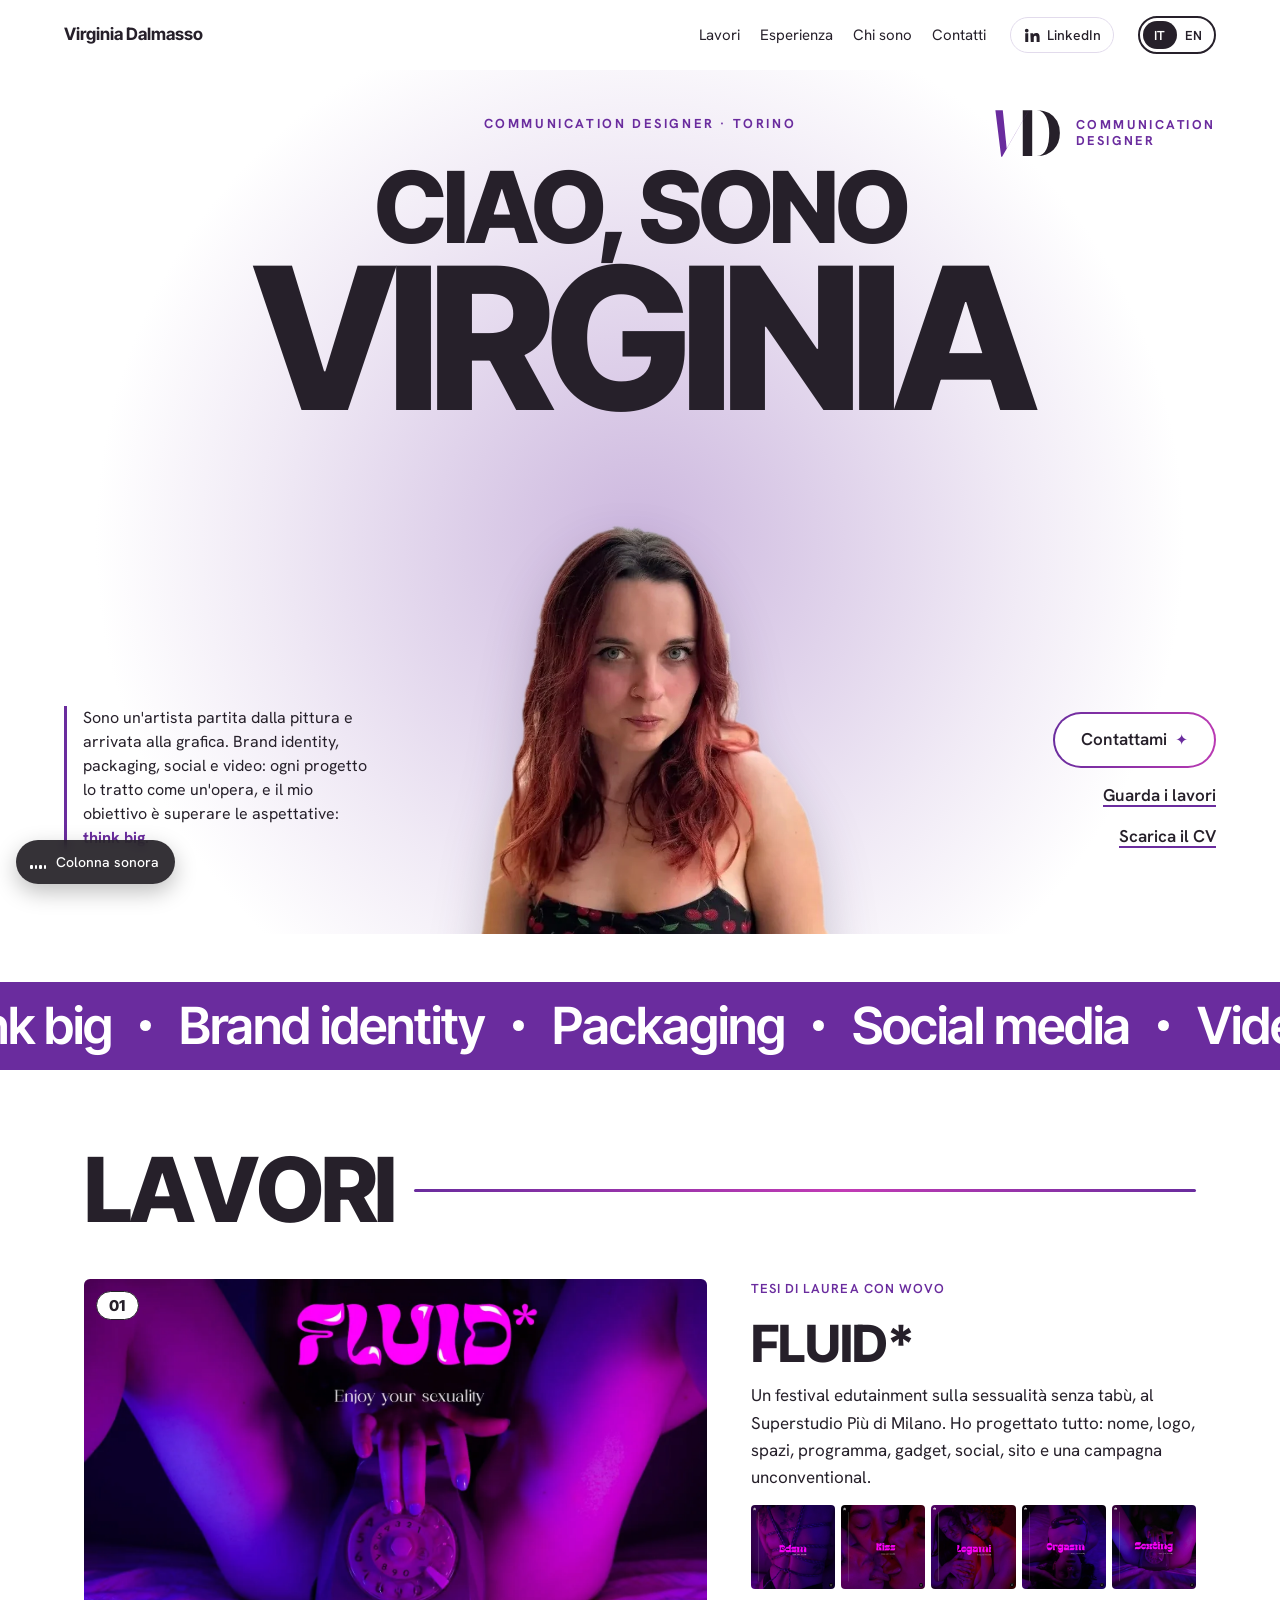
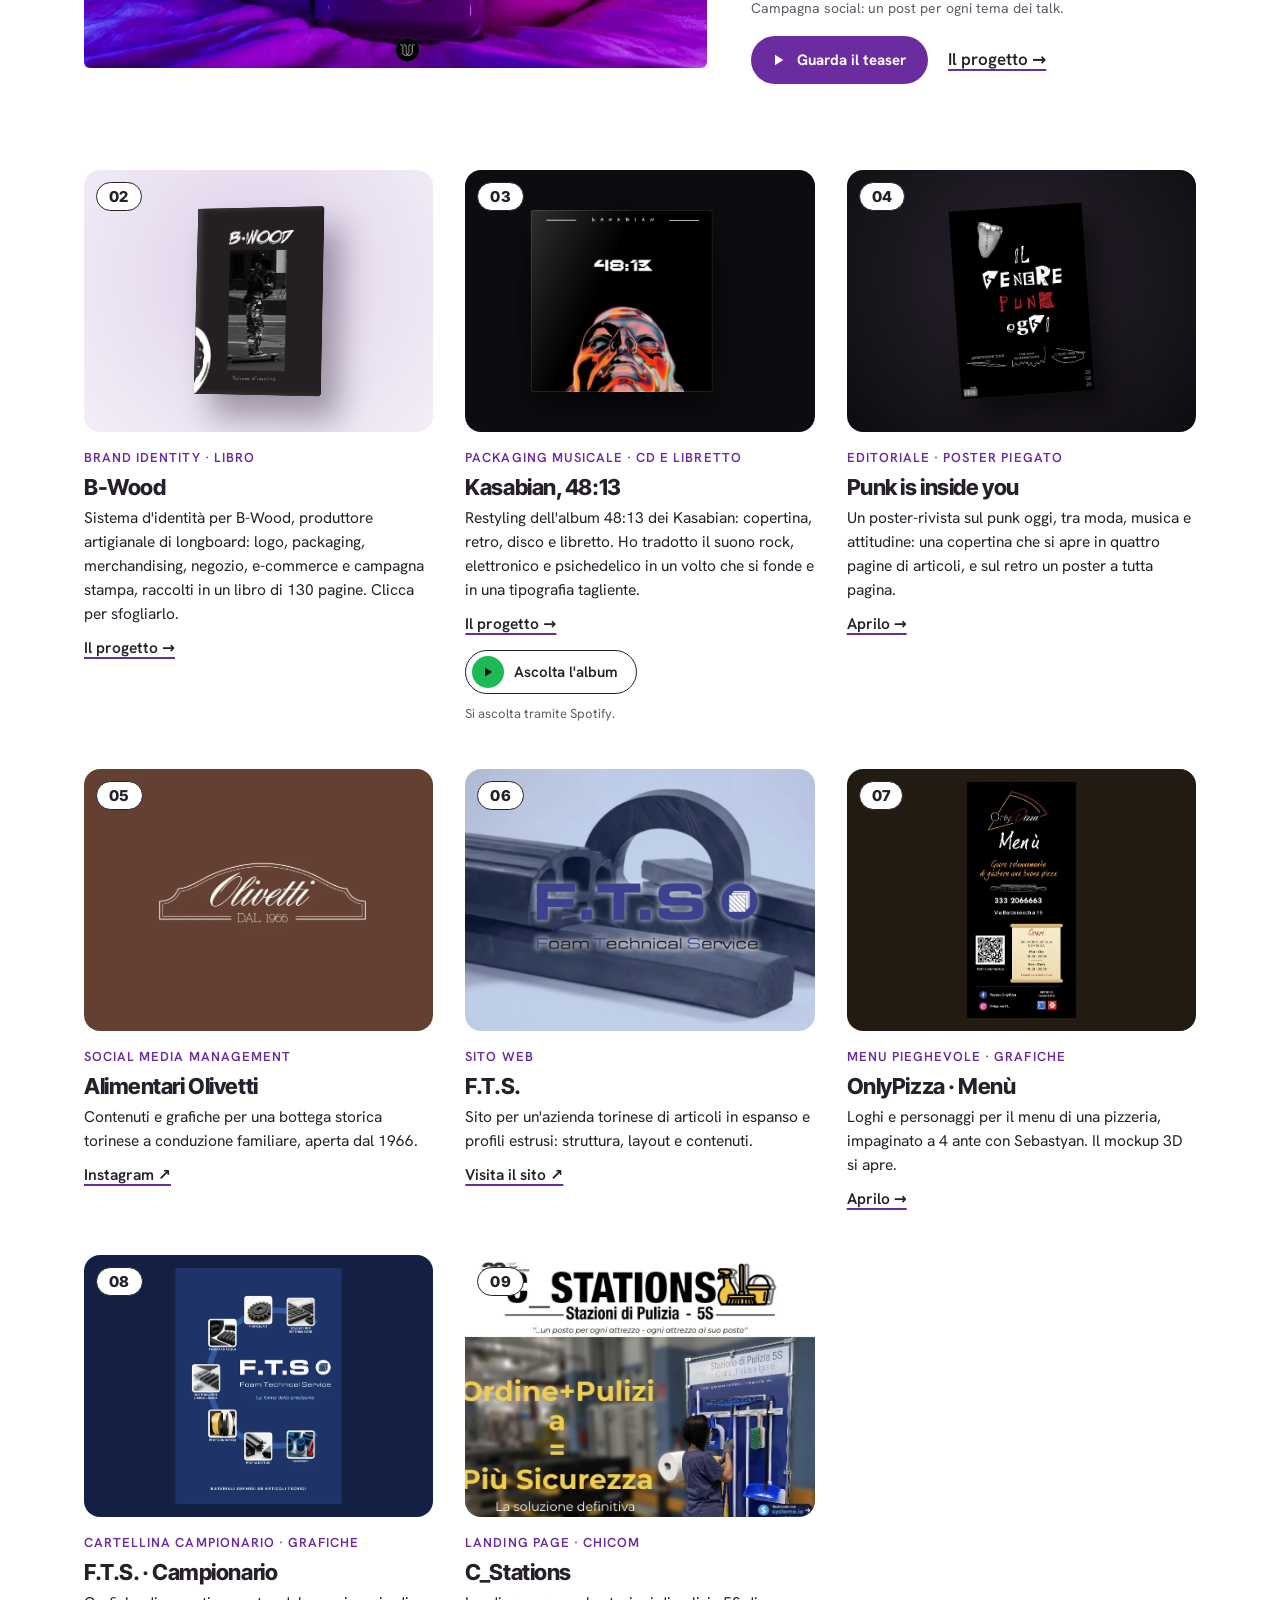
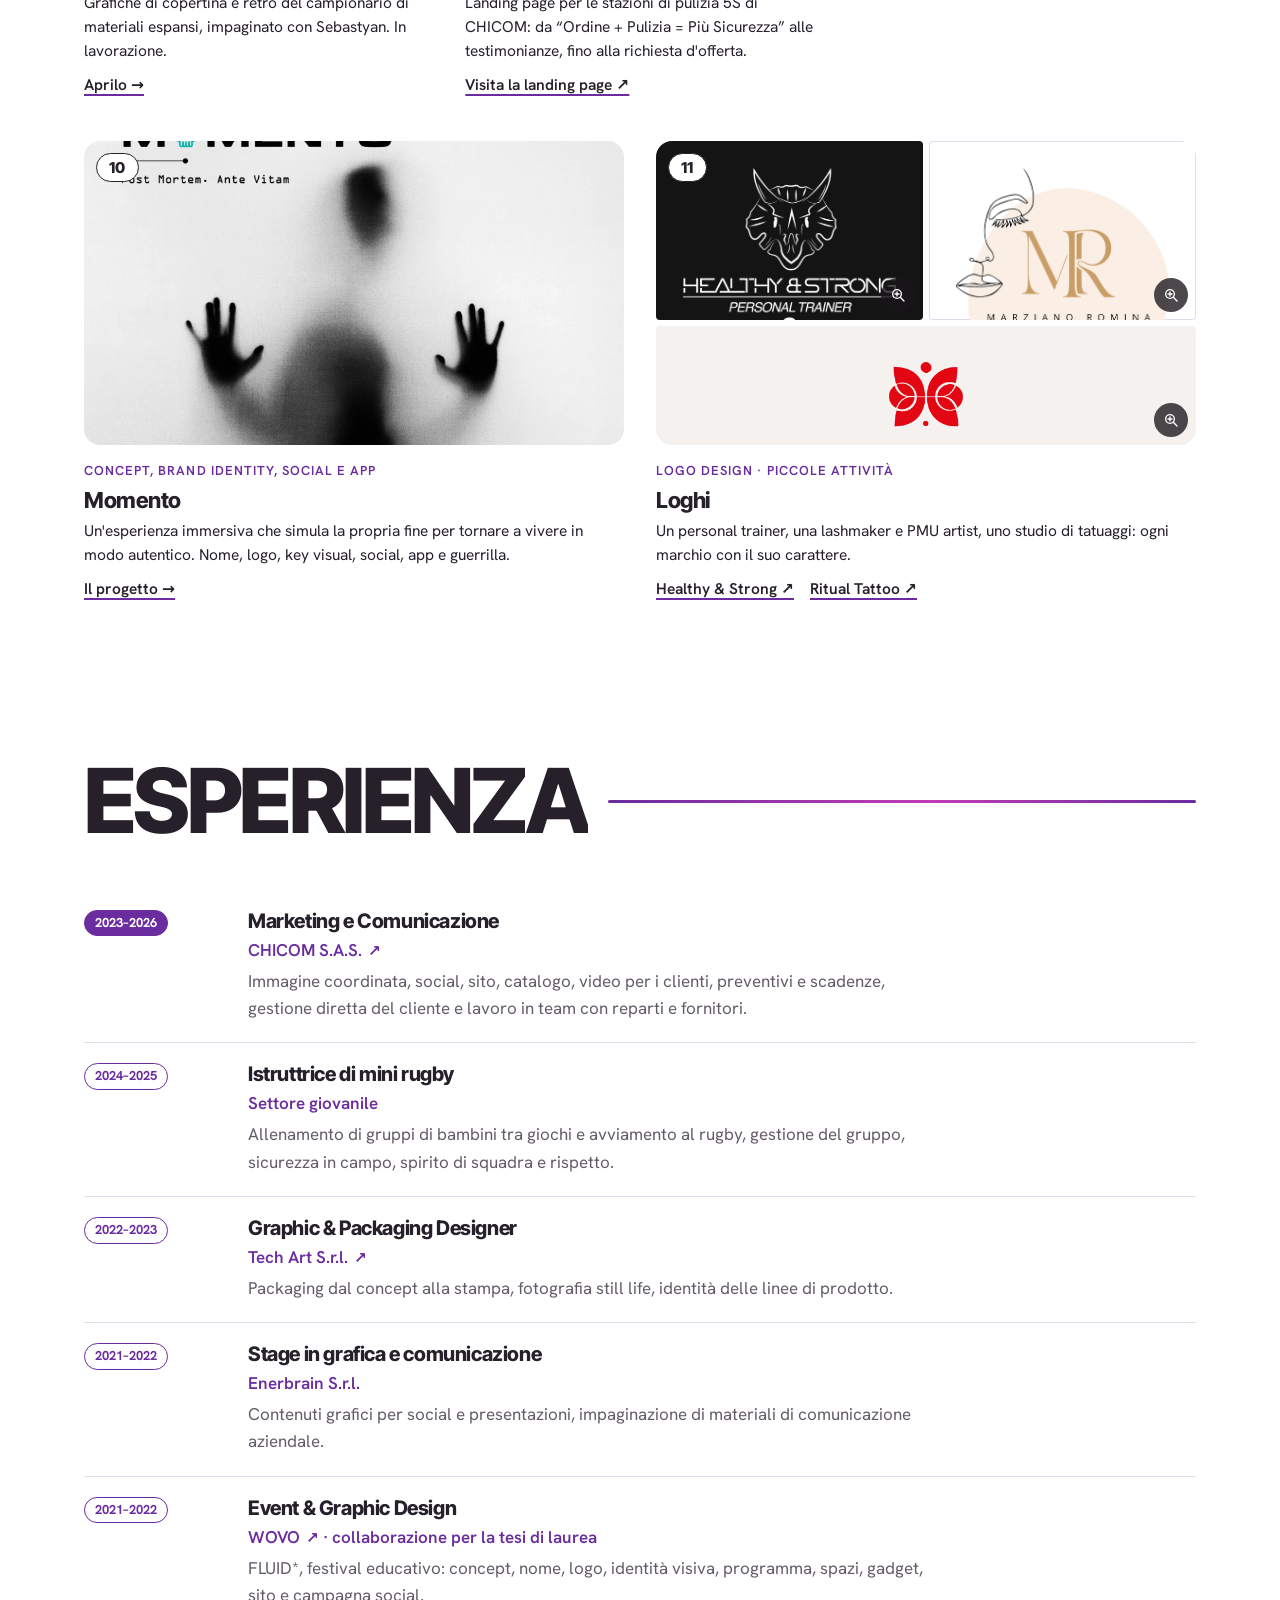
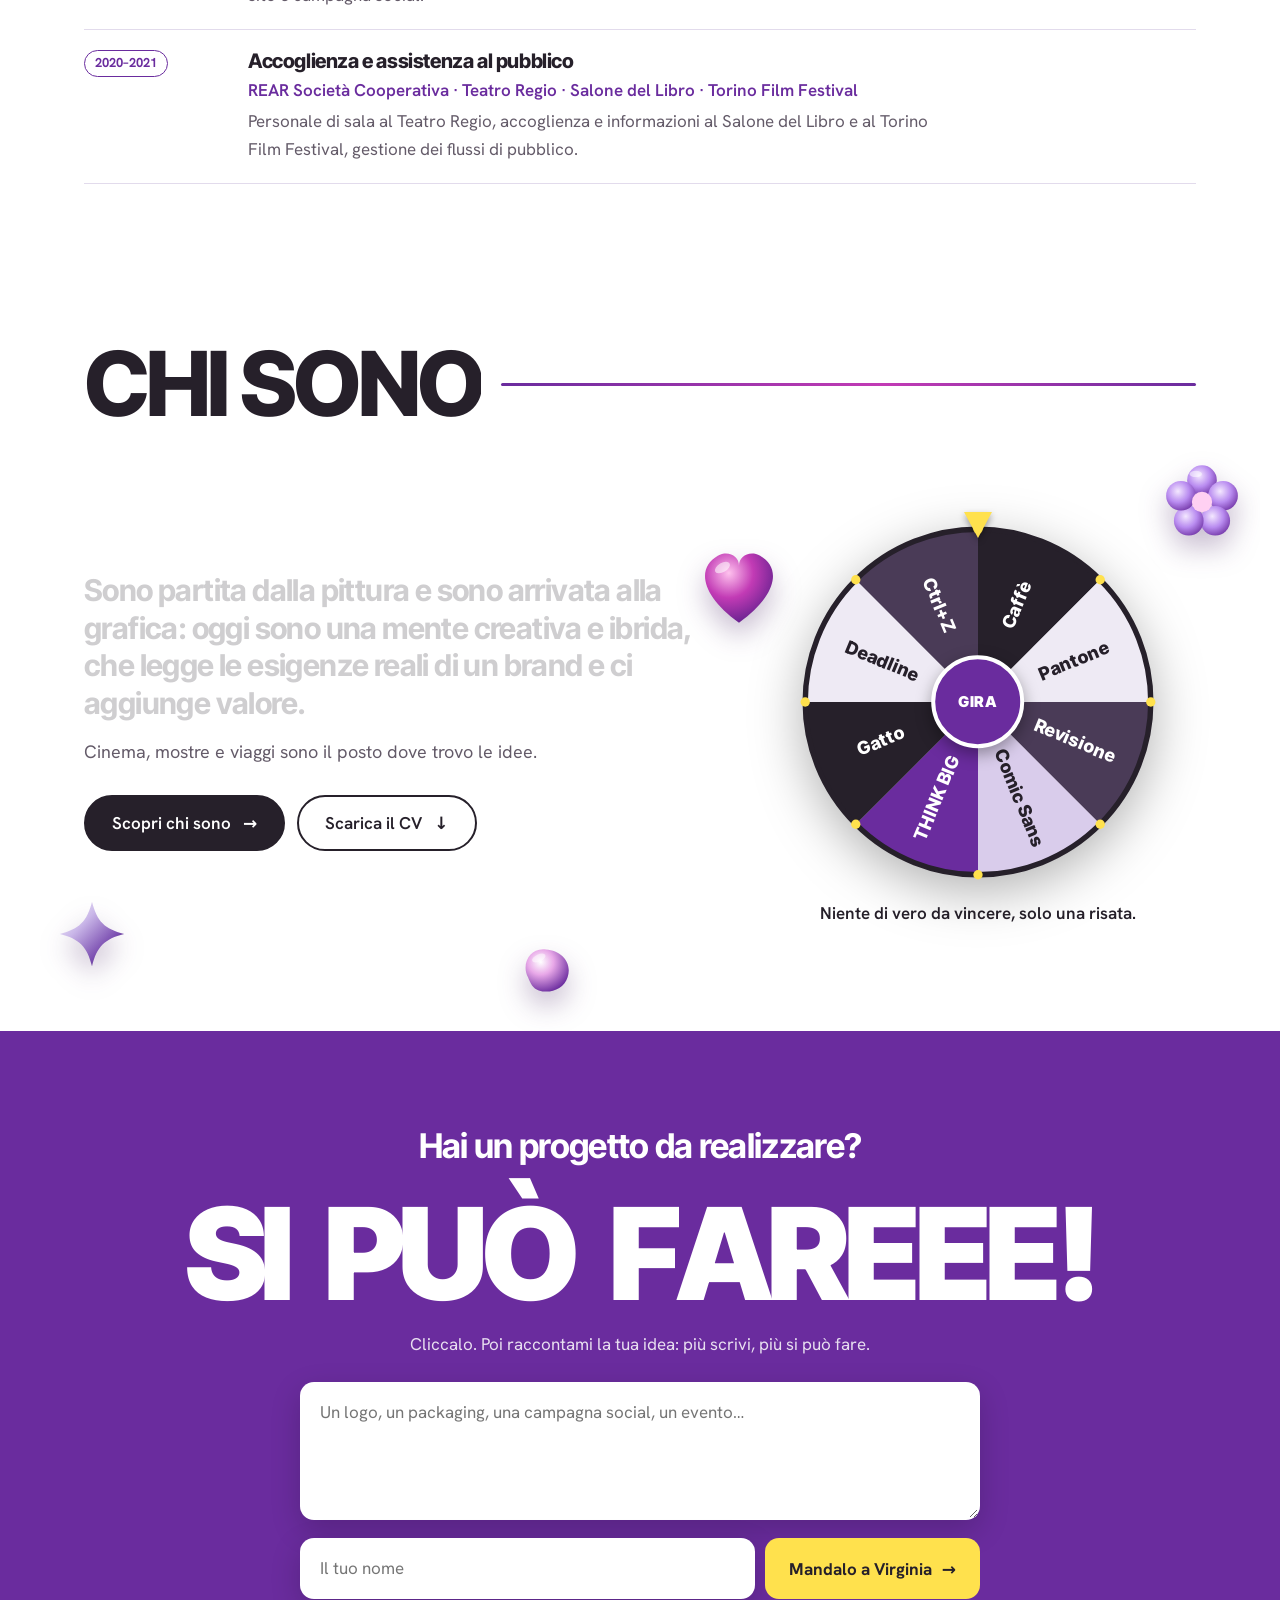
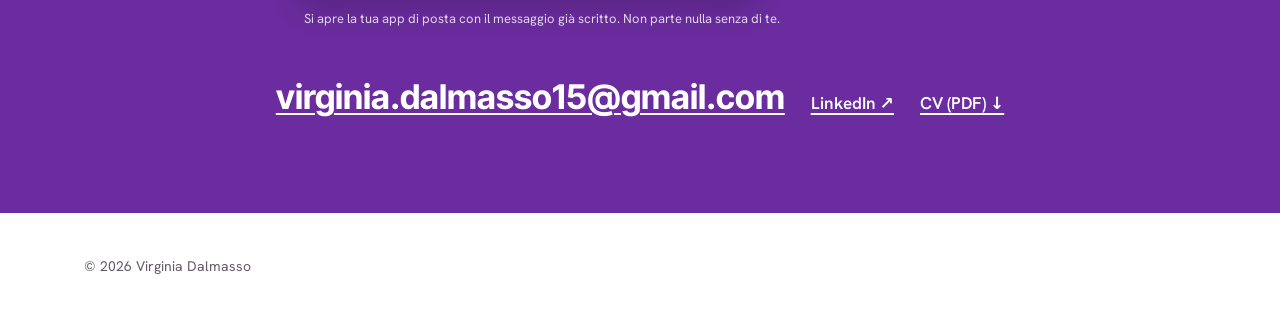
==== commit 3c4375a5: "Hero: 'Communication Designer' al posto di 'Artista' Co-Authored-By: Claude Sonnet 5.5 <noreply@anth" ====
--- a/index.html
+++ b/index.html
@@ -1,4 +1,4 @@
-<!doctype html> <html lang="it" class="no-js"> <head> <meta charset="utf-8"> <meta name="google-site-verification" content="SBv0GIvomij9Hr-ApakNnwhufSbwst-hournCZHIsdA"> <meta name="viewport" content="width=device-width,initial-scale=1"> <title>Virginia Dalmasso · Communication Designer</title> <meta name="description" content="Virginia Dalmasso, communication designer a Torino. Brand identity, packaging, social media e video."> <link rel="canonical" href="https://profili-cv.github.io/virginia-dalmasso/"> <meta property="og:locale" content="it_IT"> <meta property="og:site_name" content="Virginia Dalmasso"> <script type="application/ld+json">{"@context": "https://schema.org", "@graph": [{"@type": "ProfilePage", "@id": "https://profili-cv.github.io/virginia-dalmasso/#page", "url": "https://profili-cv.github.io/virginia-dalmasso/", "name": "Virginia Dalmasso · Communication Designer", "inLanguage": ["it", "en"], "mainEntity": {"@id": "https://profili-cv.github.io/virginia-dalmasso/#person"}}, {"@type": "Person", "name": "Virginia Dalmasso", "jobTitle": "Communication Designer", "description": "Communication designer a Torino: brand identity, packaging, social media e video.", "email": "mailto:virginia.dalmasso15@gmail.com", "address": {"@type": "PostalAddress", "addressLocality": "Torino", "addressCountry": "IT"}, "alumniOf": {"@type": "CollegeOrUniversity", "name": "IAAD – Istituto d'Arte Applicata e Design"}, "knowsAbout": ["Communication design", "Brand identity", "Packaging design", "Social media", "Video editing", "Adobe Creative Cloud", "Graphic design"], "sameAs": ["https://www.linkedin.com/in/virginia-dalmasso-7b20ab218/"], "@id": "https://profili-cv.github.io/virginia-dalmasso/#person", "url": "https://profili-cv.github.io/virginia-dalmasso/", "image": "https://profili-cv.github.io/virginia-dalmasso/img/anteprima-2026.jpg"}, {"@type": "WebSite", "@id": "https://profili-cv.github.io/virginia-dalmasso/#site", "url": "https://profili-cv.github.io/virginia-dalmasso/", "name": "Virginia Dalmasso", "inLanguage": ["it", "en"], "author": {"@id": "https://profili-cv.github.io/virginia-dalmasso/#person"}}]}</script> <link rel="icon" href="favicon.svg?v=2" type="image/svg+xml"> <link rel="apple-touch-icon" href="img/apple-touch-icon.png"> <meta property="og:type" content="website"> <meta property="og:url" content="https://profili-cv.github.io/virginia-dalmasso/"> <meta property="og:title" content="Virginia Dalmasso · Communication Designer"> <meta property="og:description" content="Communication designer a Torino: brand identity, packaging, social media e video."> <meta property="og:image" content="https://profili-cv.github.io/virginia-dalmasso/img/anteprima-2026.jpg"> <meta property="og:image:width" content="1200"> <meta property="og:image:height" content="630"> <meta name="twitter:card" content="summary_large_image"> <link rel="preload" href="fonts/inter-tight.woff2" as="font" type="font/woff2" crossorigin> <link rel="stylesheet" href="style.css?v=59"><link rel="stylesheet" href="novita.css?v=7"> <script>try{sessionStorage.getItem("pl-seen")||document.documentElement.classList.add("pl-on")}catch(e){document.documentElement.classList.add("pl-on")}</script> </head> <body> <div class="preloader" aria-hidden="true"> <div class="pl-seal"> <svg class="pl-ring" viewBox="0 0 200 200"><defs><path id="pl-path" d="M100,100 m-82,0 a82,82 0 1,1 164,0 a82,82 0 1,1 -164,0"/></defs><text><textPath href="#pl-path" textLength="508" lengthAdjust="spacing">THINK BIG · COMMUNICATION DESIGN · TORINO ·</textPath></text></svg> <svg class="pl-track" viewBox="0 0 200 200"><circle cx="100" cy="100" r="64"/></svg> <img class="pl-mono pl-mono-light" src="img/vd-monogramma.svg" alt=""> <img class="pl-mono pl-mono-dark" src="img/vd-monogramma-negativo.svg" alt=""> </div> </div> <a class="skip" href="#lavori" data-en="Skip to work">Vai ai lavori</a> <header class="nav"> <a class="nav-name" href="#top">Virginia Dalmasso</a> <nav aria-label="Sezioni"> <a href="#lavori" data-en="Work">Lavori</a> <a href="#esperienza" data-en="Experience">Esperienza</a> <a href="#chi-sono" data-en="About">Chi sono</a> <a href="#contatti" data-en="Contact">Contatti</a> </nav> <a class="nav-in" href="https://www.linkedin.com/in/virginia-dalmasso-7b20ab218/" target="_blank" rel="noopener" aria-label="LinkedIn"><svg viewBox="0 0 24 24" width="18" height="18" aria-hidden="true"><path fill="currentColor" d="M4.98 3.5a2.5 2.5 0 1 1 0 5 2.5 2.5 0 0 1 0-5zM3 9.75h4v11.5H3zM9.75 9.75h3.8v1.6h.06c.53-1 1.83-2.05 3.77-2.05 4.03 0 4.77 2.6 4.77 6v5.95h-4v-5.27c0-1.26-.02-2.88-1.76-2.88-1.76 0-2.03 1.37-2.03 2.79v5.36h-4z"/></svg><span class="nav-in-text">LinkedIn</span></a> <button class="lang" type="button" id="lang" aria-label="Switch to English"><span class="lang-opt is-on">IT</span><span class="lang-opt">EN</span></button> </header> <main id="top"> <section class="hero"> <div class="cat-run" aria-hidden="true"><div class="cat-marks"></div><img class="cat" src="img/gatto.webp" alt=""></div> <a class="hero-logo" href="#top" aria-label="Virginia Dalmasso, Communication Designer"><picture><source media="(prefers-color-scheme:dark)" srcset="img/vd-monogramma-negativo.svg"><img src="img/vd-monogramma.svg" alt="" width="84" height="60"></picture><span data-en="Communication<br>Designer">Communication<br>Designer</span></a><div class="hero-text"> <p class="eyebrow" data-en="Artist · Turin">Artista · Torino</p> <h1><span data-en="Hi, I'm">Ciao, sono</span><span>Virginia</span><span class="sr-only"> Dalmasso</span></h1> <p class="hero-lead"><span data-en="I'm an artist who started from painting and ended up in design. Brand identity, packaging, social and video: I treat every project like a piece of art, and my goal is to exceed expectations:">Sono un'artista partita dalla pittura e arrivata alla grafica. Brand identity, packaging, social e video: ogni progetto lo tratto come un'opera, e il mio obiettivo è superare le aspettative:</span> <strong>think big</strong>.</p> <p class="hero-links"><a class="pill-grad" href="#contatti" data-en="Contact me">Contattami</a> <a href="#lavori" data-en="See the work">Guarda i lavori</a> <a href="cv-virginia-dalmasso.pdf" download data-en="Download CV">Scarica il CV</a> </p> </div> <div class="hero-photo"> <div class="pin-photo" id="pin-photo"> <span class="pin-tape" data-cursor="Stacca" data-cursor-en="Peel off" title="Trascina per staccare la foto"></span> <img class="portrait" src="img/ritratto-cut.webp" alt="Virginia Dalmasso" width="808" height="904"> <canvas class="pin-draw" aria-label="Disegna sulla foto" data-en-label="Draw on the photo"></canvas> </div> <div class="pin-tools"> <span class="pin-hint" data-en="Draw on me ✎">Disegnami sopra ✎</span> <button type="button" class="pin-clear" data-en="Clear">Cancella</button> </div> <a class="seal" href="#contatti" aria-label="Contattami" data-en-label="Contact me"> <svg viewBox="0 0 200 200" width="100" height="100" aria-hidden="true" focusable="false"> <defs><path id="seal-path" d="M100,100 m-76,0 a76,76 0 1,1 152,0 a76,76 0 1,1 -152,0"/></defs> <circle cx="100" cy="100" r="98" class="seal-bg"/> <g class="seal-ring"><text><textPath href="#seal-path" startOffset="0" textLength="470" lengthAdjust="spacing">THINK BIG · COMMUNICATION DESIGN · TORINO ·</textPath></text></g> <image href="img/vd-monogramma.svg" x="56" y="69" width="88" height="62" class="seal-mono"/> </svg> </a> </div> </section> <div class="marquee marquee-vd" aria-hidden="true"> <div class="marquee-track"><span><b data-en="Think big">Think big</b><i class="dot"></i><b data-en="Brand identity">Brand identity</b><i class="dot"></i><b data-en="Packaging">Packaging</b><i class="dot"></i><b data-en="Social media">Social media</b><i class="dot"></i><b data-en="Video">Video</b><i class="dot"></i><b data-en="Events">Eventi</b><i class="dot"></i><b data-en="Web">Web</b><i class="dot"></i></span><span><b data-en="Think big">Think big</b><i class="dot"></i><b data-en="Brand identity">Brand identity</b><i class="dot"></i><b data-en="Packaging">Packaging</b><i class="dot"></i><b data-en="Social media">Social media</b><i class="dot"></i><b data-en="Video">Video</b><i class="dot"></i><b data-en="Events">Eventi</b><i class="dot"></i><b data-en="Web">Web</b><i class="dot"></i></span></div> </div> <section id="lavori" class="section"> <h2 data-en="Selected work">Lavori</h2> <article class="feature-fluid" id="fluid" data-fx="fluid"> <figure class="ph ph-cover ph-link"><a href="fluid.html" class="cover-link" data-cursor="Vedi progetto" data-cursor-en="View project"><img class="no-zoom" src="img/fluid-cover.webp" alt="Visual della campagna FLUID*, con il logo e il claim Enjoy your sexuality" data-en-alt="FLUID* campaign visual with the logo and the Enjoy your sexuality claim"><span class="cover-cta" data-en="Discover the project →">Scopri il progetto →</span></a></figure> <div class="ff-text"> <p class="kicker" data-en="Graduation thesis with WOVO">Tesi di laurea con WOVO</p> <h3>FLUID*</h3> <p data-en="An edutainment festival about sexuality without taboos, at Superstudio Più in Milan. I designed everything: name, logo, spaces, programme, gadgets, social media, website and an unconventional campaign.">Un festival edutainment sulla sessualità senza tabù, al Superstudio Più di Milano. Ho progettato tutto: nome, logo, spazi, programma, gadget, social, sito e una campagna unconventional.</p> <div class="posts-row ff-posts" aria-label="Campagna social" data-en-label="Social campaign"><button class="zoom" type="button" aria-label="Ingrandisci: post BDSM" data-en-label="Enlarge: BDSM post"><img src="img/fluid-post-bdsm.webp" alt="Post social FLUID*: BDSM" data-en-alt="FLUID* social post: BDSM" loading="lazy"></button><button class="zoom" type="button" aria-label="Ingrandisci: post Kiss" data-en-label="Enlarge: Kiss post"><img src="img/fluid-post-kiss.webp" alt="Post social FLUID*: Kiss" data-en-alt="FLUID* social post: Kiss" loading="lazy"></button><button class="zoom" type="button" aria-label="Ingrandisci: post Legami" data-en-label="Enlarge: Legami post"><img src="img/fluid-post-legami.webp" alt="Post social FLUID*: Legami" data-en-alt="FLUID* social post: Legami" loading="lazy"></button><button class="zoom" type="button" aria-label="Ingrandisci: post Orgasm" data-en-label="Enlarge: Orgasm post"><img src="img/fluid-post-orgasm.webp" alt="Post social FLUID*: Orgasm" data-en-alt="FLUID* social post: Orgasm" loading="lazy"></button><button class="zoom" type="button" aria-label="Ingrandisci: post Sexting" data-en-label="Enlarge: Sexting post"><img src="img/fluid-post-sexting.webp" alt="Post social FLUID*: Sexting" data-en-alt="FLUID* social post: Sexting" loading="lazy"></button></div> <p class="ff-caption" data-en="Social campaign: one post for each topic of the talks.">Campagna social: un post per ogni tema dei talk.</p> <p class="ff-actions"><button class="play-btn" type="button" data-cursor="Guarda" data-cursor-en="Watch" data-video-open aria-haspopup="dialog"><svg viewBox="0 0 24 24" width="18" height="18" aria-hidden="true"><path d="M8 5v14l11-7z" fill="currentColor"/></svg><span data-en="Watch the teaser">Guarda il teaser</span></button><a class="more-link" href="fluid.html" data-en="The project →">Il progetto →</a></p> </div> </article> <div class="cards"> <article id="bwood" data-fx="bwood" class="card-w"> <button class="cw-media book-stage" type="button" data-book-open aria-haspopup="dialog" data-cursor="Sfoglia" data-cursor-en="Flip through"> <span class="book3d" aria-hidden="true"> <span class="book-inside" style="background-image:url(img/bwood/inside.webp)"></span> <span class="book-cover" style="background-image:url(img/bwood/cover.webp)"></span> <span class="book-spine"></span> </span> <span class="sr-only" data-en="Flip through the B-Wood book">Sfoglia il libro di B-Wood</span> </button> <p class="kicker" data-en="Brand identity · book">Brand identity · libro</p> <h3><a href="bwood.html" class="title-link">B-Wood</a></h3> <p data-en="Identity system for B-Wood, a craft longboard maker: logo, packaging, merchandise, shop, e-commerce and print campaign, collected in a 130-page book. Click to flip through it.">Sistema d'identità per B-Wood, produttore artigianale di longboard: logo, packaging, merchandising, negozio, e-commerce e campagna stampa, raccolti in un libro di 130 pagine. Clicca per sfogliarlo.</p> <p class="cw-link"><a href="bwood.html" data-en="The project →">Il progetto →</a></p> </article> <article id="kasabian" data-fx="kasabian" class="card-w"> <button class="cw-media cd-stage" type="button" data-cd-open aria-haspopup="dialog" data-cursor="Apri" data-cursor-en="Open"> <span class="cd" aria-hidden="true"> <span class="cd-disc" style="background-image:url(img/kasabian/disc.webp)"></span> <span class="cd-case" style="background-image:url(img/kasabian/cover.webp)"></span> </span> <span class="sr-only" data-en="Open the Kasabian album images">Apri le immagini dell'album dei Kasabian</span> </button> <div class="cd-gallery" data-lb-group hidden><img src="img/kasabian/case.webp" alt="Custodia del CD con la nuova copertina" data-en-alt="CD case with the new cover" loading="lazy" decoding="async"><img src="img/kasabian/case-retro.webp" alt="Fronte e retro della custodia" data-en-alt="Front and back of the case" loading="lazy" decoding="async"><img src="img/kasabian/case-open.webp" alt="Custodia aperta con il disco" data-en-alt="Open case with the disc" loading="lazy" decoding="async"><img src="img/kasabian/cover-retro.webp" alt="Copertina e retro stesi" data-en-alt="Cover and back laid flat" loading="lazy" decoding="async"><img src="img/kasabian/tracklist.webp" alt="Libretto: la tracklist" data-en-alt="Booklet: the tracklist" loading="lazy" decoding="async"><img src="img/kasabian/libretto.webp" alt="Libretto aperto" data-en-alt="Open booklet" loading="lazy" decoding="async"><img src="img/kasabian/originale.webp" alt="La copertina originale, rosa" data-en-alt="The original pink cover" loading="lazy" decoding="async"></div> <p class="kicker" data-en="Music packaging · CD and booklet">Packaging musicale · CD e libretto</p> <h3><a href="kasabian.html" class="title-link" data-en="Kasabian, 48:13">Kasabian, 48:13</a></h3> <p data-en="Restyling of the Kasabian album 48:13: cover, back, disc and booklet. I turned rock, electronic and psychedelic sound into a melting face and sharp lettering.">Restyling dell'album 48:13 dei Kasabian: copertina, retro, disco e libretto. Ho tradotto il suono rock, elettronico e psichedelico in un volto che si fonde e in una tipografia tagliente.</p> <p class="cw-link"><a href="kasabian.html" data-en="The project →">Il progetto →</a></p> <div class="listen" data-listen="0YEIhLHs5kP5CpU7HBBRL6"> <button class="listen-btn" type="button" aria-expanded="false" aria-controls="listen-player"> <span class="listen-ico" aria-hidden="true"><svg viewBox="0 0 24 24" width="14" height="14"><path class="i-play" fill="currentColor" d="M7 4.5v15l12-7.5z"/><path class="i-close" fill="currentColor" d="M6 6h12v12H6z"/></svg></span> <span class="l-open" data-en="Listen to the album">Ascolta l'album</span><span class="l-close" data-en="Close the player">Chiudi il player</span> </button> <p class="listen-note" data-en="Plays through Spotify.">Si ascolta tramite Spotify.</p> <div class="listen-player" id="listen-player" hidden></div> </div> </article> <article id="punk" data-fx="punk" class="card-w"> <a class="cw-media poster-stage" href="poster.html" data-cursor="Apri" data-cursor-en="Open"> <span class="ps-fold" aria-hidden="true"><span class="ps-front" style="background-image:url(img/poster/cover.webp)"></span></span> <span class="sr-only" data-en="Open the Punk poster">Apri il poster Punk</span> </a> <p class="kicker" data-en="Editorial · folded poster">Editoriale · poster piegato</p> <h3><a href="poster.html" class="title-link" data-en="Punk is inside you">Punk is inside you</a></h3> <p data-en="A poster-magazine on punk today, between fashion, music and attitude: a cover that unfolds into four pages of articles, and a full-size poster on the back.">Un poster-rivista sul punk oggi, tra moda, musica e attitudine: una copertina che si apre in quattro pagine di articoli, e sul retro un poster a tutta pagina.</p> <p class="cw-link"><a href="poster.html" data-en="Unfold it →">Aprilo →</a></p> </article> <article id="olivetti" data-fx="olivetti" class="card-w"> <div class="cw-media"><img src="img/olivetti.webp" data-full="img/olivetti-post.webp" alt="Post Instagram di Alimentari Olivetti con il logo del negozio, dal 1966" data-en-alt="Alimentari Olivetti Instagram post with the shop logo, since 1966" loading="lazy"></div> <p class="kicker">Social media management</p> <h3>Alimentari Olivetti</h3> <p data-en="Content and graphics for a historic family-run grocery in Turin, open since 1966.">Contenuti e grafiche per una bottega storica torinese a conduzione familiare, aperta dal 1966.</p> <p class="cw-link"><a href="https://www.instagram.com/alimentari.olivetti/" target="_blank" rel="noopener">Instagram ↗</a></p> </article> <article id="fts" data-fx="fts" class="card-w"> <div class="cw-media"><img src="img/fts.webp" alt="Sito web di F.T.S." data-en-alt="F.T.S. website" loading="lazy"></div> <p class="kicker" data-en="Website">Sito web</p> <h3>F.T.S.</h3> <p data-en="Website for a Turin company that makes foam products and extruded profiles: structure, layout and content.">Sito per un'azienda torinese di articoli in espanso e profili estrusi: struttura, layout e contenuti.</p> <p class="cw-link"><a href="https://ftsto.it/" target="_blank" rel="noopener" data-en="Visit the site ↗">Visita il sito ↗</a></p> </article> <article id="onlypizza" data-fx="onlypizza" class="card-w"><a class="cw-media" href="pieghevoli.html#pizzeria" data-cursor="Apri" data-cursor-en="Open"><img src="img/pieghevoli/card-pz.webp" alt="Copertina del menu pieghevole OnlyPizza, nera con testi arancioni" data-en-alt="Cover of the OnlyPizza folding menu, black with orange text" loading="lazy"></a><p class="kicker" data-en="Folding menu · graphics">Menu pieghevole · grafiche</p><h3><a href="pieghevoli.html#pizzeria" class="title-link">OnlyPizza · Menù</a></h3><p data-en="Logos and characters for a pizzeria menu, laid out in 4 panels with Sebastyan. The 3D mockup opens.">Loghi e personaggi per il menu di una pizzeria, impaginato a 4 ante con Sebastyan. Il mockup 3D si apre.</p><p class="cw-link"><a href="pieghevoli.html#pizzeria" data-en="Open the folder →">Aprilo →</a></p></article> <article id="fts-campionario" data-fx="fts-campionario" class="card-w"><a class="cw-media" href="pieghevoli.html#fts" data-cursor="Apri" data-cursor-en="Open"><img src="img/pieghevoli/card-fts.webp" alt="Copertina del catalogo F.T.S., blu con le famiglie di prodotto attorno a un anello" data-en-alt="Cover of the F.T.S. catalogue, blue with product families around a ring" loading="lazy"></a><p class="kicker" data-en="Sample folder · graphics">Cartellina campionario · grafiche</p><h3><a href="pieghevoli.html#fts" class="title-link">F.T.S. · Campionario</a></h3><p data-en="Cover and back graphics for the foam materials sample folder, laid out with Sebastyan. In progress.">Grafiche di copertina e retro del campionario di materiali espansi, impaginato con Sebastyan. In lavorazione.</p><p class="cw-link"><a href="pieghevoli.html#fts" data-en="Open the folder →">Aprilo →</a></p></article> <article id="cstations" data-fx="cstations" class="card-w"> <a class="cw-media" href="https://www.chicomfactory.com/" target="_blank" rel="noopener" data-cursor="Visita" data-cursor-en="Visit"><img class="no-zoom" src="img/chicom-landing.webp" alt="Landing page C_Stations di CHICOM: Ordine più Pulizia uguale Più Sicurezza" data-en-alt="CHICOM C_Stations landing page: Order plus Cleaning equals More Safety" loading="lazy"></a> <p class="kicker">Landing page · CHICOM</p> <h3>C_Stations</h3> <p data-en="Landing page for CHICOM's 5S cleaning stations: from “Order + Cleaning = More Safety” to testimonials and the request for a quote.">Landing page per le stazioni di pulizia 5S di CHICOM: da “Ordine + Pulizia = Più Sicurezza” alle testimonianze, fino alla richiesta d'offerta.</p> <p class="cw-link"><a href="https://www.chicomfactory.com/" target="_blank" rel="noopener" data-en="Visit the landing page ↗">Visita la landing page ↗</a></p> </article> <article id="momento" data-fx="momento" class="card-w half"> <a class="cw-media ph-link mo-media" href="momento.html" data-cursor="Vedi progetto" data-cursor-en="View project"><img class="no-zoom" src="img/momento.webp" alt="Key visual di MOMENTO: una figura sfocata dietro un vetro, con il logo" data-en-alt="MOMENTO key visual: a blurred figure behind glass, with the logo" loading="lazy"><span class="mo-veil" aria-hidden="true"><svg class="mo-skull" viewBox="0 0 120 140"><path d="M32 100C16 93 9 79 9 60 9 30 32 9 60 9s51 21 51 51c0 19-7 33-23 40v26c0 4-3 7-7 7H39c-4 0-7-3-7-7z" fill="none" stroke="currentColor" stroke-width="11" stroke-linejoin="round"/><path d="M53 112v21M67 112v21" stroke="currentColor" stroke-width="9" stroke-linecap="round"/><circle cx="40" cy="64" r="12" fill="none" stroke="currentColor" stroke-width="9"/><circle cx="80" cy="64" r="12" fill="none" stroke="currentColor" stroke-width="9"/></svg><span class="mo-tag">Post Mortem. Ante Vitam</span></span></a> <p class="kicker" data-en="Concept, brand identity, social and app">Concept, brand identity, social e app</p> <h3><a href="momento.html" class="title-link">Momento</a></h3> <p data-en="An immersive experience that simulates your own end so you can go back to living authentically. Name, logo, key visual, social, app and guerrilla.">Un'esperienza immersiva che simula la propria fine per tornare a vivere in modo autentico. Nome, logo, key visual, social, app e guerrilla.</p> <p class="cw-link"><a href="momento.html" data-en="The project →">Il progetto →</a></p> </article> <article id="loghi" data-fx="loghi" class="card-w half"> <div class="cw-media logos-mini"> <span class="lm tile-dark"><img src="img/logo-healthy-strong.webp" alt="Logo Healthy &amp; Strong" loading="lazy"><span class="lm-zoom" aria-hidden="true"><svg viewBox="0 0 24 24" width="16" height="16"><circle cx="10.5" cy="10.5" r="6.5" fill="none" stroke="currentColor" stroke-width="2"/><path d="M15.5 15.5L21 21M10.5 7.5v6M7.5 10.5h6" stroke="currentColor" stroke-width="2" stroke-linecap="round"/></svg></span></span> <span class="lm tile-cream"><img src="img/logo-marziano-romina.webp" alt="Logo Marziano Romina" loading="lazy"><span class="lm-zoom" aria-hidden="true"><svg viewBox="0 0 24 24" width="16" height="16"><circle cx="10.5" cy="10.5" r="6.5" fill="none" stroke="currentColor" stroke-width="2"/><path d="M15.5 15.5L21 21M10.5 7.5v6M7.5 10.5h6" stroke="currentColor" stroke-width="2" stroke-linecap="round"/></svg></span></span> <span class="lm tile-light lm-wide"><img src="img/logo-ritual-tattoo.webp" alt="Logo Ritual Tattoo" loading="lazy"><span class="lm-zoom" aria-hidden="true"><svg viewBox="0 0 24 24" width="16" height="16"><circle cx="10.5" cy="10.5" r="6.5" fill="none" stroke="currentColor" stroke-width="2"/><path d="M15.5 15.5L21 21M10.5 7.5v6M7.5 10.5h6" stroke="currentColor" stroke-width="2" stroke-linecap="round"/></svg></span></span> </div> <p class="kicker" data-en="Logo design · small businesses">Logo design · piccole attività</p> <h3 data-en="Logos">Loghi</h3> <p data-en="A personal trainer, a lash maker and PMU artist, a tattoo studio: each mark has its own character.">Un personal trainer, una lashmaker e PMU artist, uno studio di tatuaggi: ogni marchio con il suo carattere.</p> <p class="cw-link"><a href="https://www.instagram.com/_healthystrong_/" target="_blank" rel="noopener">Healthy &amp; Strong ↗</a> <a href="https://www.instagram.com/_ritual.tattoo_/" target="_blank" rel="noopener">Ritual Tattoo ↗</a></p> </article> </div> </section> <section id="esperienza" class="section"> <h2 data-en="Experience">Esperienza</h2> <ol class="timeline"> <li> <span class="years now">2023–2026</span> <div> <h3 data-en="Marketing and communication">Marketing e Comunicazione</h3> <p class="org"><a class="org-link" href="https://www.chicomvisual.com/" target="_blank" rel="noopener">CHICOM S.A.S. <span class="arr" aria-hidden="true">↗</span></a></p> <p class="hl-p"><span class="hl" data-en="Corporate identity, social media, website, catalogue, video for clients, quotes and deadlines, direct client management and teamwork with departments and suppliers.">Immagine coordinata, social, sito, catalogo, video per i clienti, preventivi e scadenze, gestione diretta del cliente e lavoro in team con reparti e fornitori.</span></p> </div> </li> <li> <span class="years">2024–2025</span> <div> <h3 data-en="Mini rugby coach">Istruttrice di mini rugby</h3> <p class="org" data-en="Youth section">Settore giovanile</p> <p class="hl-p"><span class="hl" data-en="Training groups of children through games and rugby basics, group management, safety on the pitch, team spirit and respect.">Allenamento di gruppi di bambini tra giochi e avviamento al rugby, gestione del gruppo, sicurezza in campo, spirito di squadra e rispetto.</span></p> </div> </li> <li> <span class="years">2022–2023</span> <div> <h3>Graphic &amp; Packaging Designer</h3> <p class="org"><a class="org-link" href="https://techartzone.com/" target="_blank" rel="noopener">Tech Art S.r.l. <span class="arr" aria-hidden="true">↗</span></a></p> <p class="hl-p"><span class="hl" data-en="Packaging from concept to print, still-life photography, product line identities.">Packaging dal concept alla stampa, fotografia still life, identità delle linee di prodotto.</span></p> </div> </li> <li> <span class="years">2021–2022</span> <div> <h3 data-en="Graphic and communication internship">Stage in grafica e comunicazione</h3> <p class="org">Enerbrain S.r.l.</p> <p class="hl-p"><span class="hl" data-en="Graphic content for social media and presentations, layout of company communication materials.">Contenuti grafici per social e presentazioni, impaginazione di materiali di comunicazione aziendale.</span></p> </div> </li> <li> <span class="years">2021–2022</span> <div> <h3>Event &amp; Graphic Design</h3> <p class="org"><a class="org-link" href="https://wovostore.com/" target="_blank" rel="noopener">WOVO <span class="arr" aria-hidden="true">↗</span></a> · <span data-en="graduation thesis collaboration">collaborazione per la tesi di laurea</span></p> <p class="hl-p"><span class="hl" data-en="FLUID*, an educational festival: concept, name, logo, visual identity, programme, venues, gadgets, website and social campaign.">FLUID*, festival educativo: concept, nome, logo, identità visiva, programma, spazi, gadget, sito e campagna social.</span></p> </div> </li> <li> <span class="years">2020–2021</span> <div> <h3 data-en="Front of house and visitor assistance">Accoglienza e assistenza al pubblico</h3> <p class="org">REAR Società Cooperativa · Teatro Regio · Salone del Libro · Torino Film Festival</p> <p class="hl-p"><span class="hl" data-en="Usher at Teatro Regio, visitor welcome and information at the Book Fair and the Film Festival, crowd flow management.">Personale di sala al Teatro Regio, accoglienza e informazioni al Salone del Libro e al Torino Film Festival, gestione dei flussi di pubblico.</span></p> </div> </li> </ol> </section> <section id="chi-sono" class="section about"><div class="floaties" aria-hidden="true">
+<!doctype html> <html lang="it" class="no-js"> <head> <meta charset="utf-8"> <meta name="google-site-verification" content="SBv0GIvomij9Hr-ApakNnwhufSbwst-hournCZHIsdA"> <meta name="viewport" content="width=device-width,initial-scale=1"> <title>Virginia Dalmasso · Communication Designer</title> <meta name="description" content="Virginia Dalmasso, communication designer a Torino. Brand identity, packaging, social media e video."> <link rel="canonical" href="https://profili-cv.github.io/virginia-dalmasso/"> <meta property="og:locale" content="it_IT"> <meta property="og:site_name" content="Virginia Dalmasso"> <script type="application/ld+json">{"@context": "https://schema.org", "@graph": [{"@type": "ProfilePage", "@id": "https://profili-cv.github.io/virginia-dalmasso/#page", "url": "https://profili-cv.github.io/virginia-dalmasso/", "name": "Virginia Dalmasso · Communication Designer", "inLanguage": ["it", "en"], "mainEntity": {"@id": "https://profili-cv.github.io/virginia-dalmasso/#person"}}, {"@type": "Person", "name": "Virginia Dalmasso", "jobTitle": "Communication Designer", "description": "Communication designer a Torino: brand identity, packaging, social media e video.", "email": "mailto:virginia.dalmasso15@gmail.com", "address": {"@type": "PostalAddress", "addressLocality": "Torino", "addressCountry": "IT"}, "alumniOf": {"@type": "CollegeOrUniversity", "name": "IAAD – Istituto d'Arte Applicata e Design"}, "knowsAbout": ["Communication design", "Brand identity", "Packaging design", "Social media", "Video editing", "Adobe Creative Cloud", "Graphic design"], "sameAs": ["https://www.linkedin.com/in/virginia-dalmasso-7b20ab218/"], "@id": "https://profili-cv.github.io/virginia-dalmasso/#person", "url": "https://profili-cv.github.io/virginia-dalmasso/", "image": "https://profili-cv.github.io/virginia-dalmasso/img/anteprima-2026.jpg"}, {"@type": "WebSite", "@id": "https://profili-cv.github.io/virginia-dalmasso/#site", "url": "https://profili-cv.github.io/virginia-dalmasso/", "name": "Virginia Dalmasso", "inLanguage": ["it", "en"], "author": {"@id": "https://profili-cv.github.io/virginia-dalmasso/#person"}}]}</script> <link rel="icon" href="favicon.svg?v=2" type="image/svg+xml"> <link rel="apple-touch-icon" href="img/apple-touch-icon.png"> <meta property="og:type" content="website"> <meta property="og:url" content="https://profili-cv.github.io/virginia-dalmasso/"> <meta property="og:title" content="Virginia Dalmasso · Communication Designer"> <meta property="og:description" content="Communication designer a Torino: brand identity, packaging, social media e video."> <meta property="og:image" content="https://profili-cv.github.io/virginia-dalmasso/img/anteprima-2026.jpg"> <meta property="og:image:width" content="1200"> <meta property="og:image:height" content="630"> <meta name="twitter:card" content="summary_large_image"> <link rel="preload" href="fonts/inter-tight.woff2" as="font" type="font/woff2" crossorigin> <link rel="stylesheet" href="style.css?v=59"><link rel="stylesheet" href="novita.css?v=8"> <script>try{sessionStorage.getItem("pl-seen")||document.documentElement.classList.add("pl-on")}catch(e){document.documentElement.classList.add("pl-on")}</script> </head> <body> <div class="preloader" aria-hidden="true"> <div class="pl-seal"> <svg class="pl-ring" viewBox="0 0 200 200"><defs><path id="pl-path" d="M100,100 m-82,0 a82,82 0 1,1 164,0 a82,82 0 1,1 -164,0"/></defs><text><textPath href="#pl-path" textLength="508" lengthAdjust="spacing">THINK BIG · COMMUNICATION DESIGN · TORINO ·</textPath></text></svg> <svg class="pl-track" viewBox="0 0 200 200"><circle cx="100" cy="100" r="64"/></svg> <img class="pl-mono pl-mono-light" src="img/vd-monogramma.svg" alt=""> <img class="pl-mono pl-mono-dark" src="img/vd-monogramma-negativo.svg" alt=""> </div> </div> <a class="skip" href="#lavori" data-en="Skip to work">Vai ai lavori</a> <header class="nav"> <a class="nav-name" href="#top">Virginia Dalmasso</a> <nav aria-label="Sezioni"> <a href="#lavori" data-en="Work">Lavori</a> <a href="#esperienza" data-en="Experience">Esperienza</a> <a href="#chi-sono" data-en="About">Chi sono</a> <a href="#contatti" data-en="Contact">Contatti</a> </nav> <a class="nav-in" href="https://www.linkedin.com/in/virginia-dalmasso-7b20ab218/" target="_blank" rel="noopener" aria-label="LinkedIn"><svg viewBox="0 0 24 24" width="18" height="18" aria-hidden="true"><path fill="currentColor" d="M4.98 3.5a2.5 2.5 0 1 1 0 5 2.5 2.5 0 0 1 0-5zM3 9.75h4v11.5H3zM9.75 9.75h3.8v1.6h.06c.53-1 1.83-2.05 3.77-2.05 4.03 0 4.77 2.6 4.77 6v5.95h-4v-5.27c0-1.26-.02-2.88-1.76-2.88-1.76 0-2.03 1.37-2.03 2.79v5.36h-4z"/></svg><span class="nav-in-text">LinkedIn</span></a> <button class="lang" type="button" id="lang" aria-label="Switch to English"><span class="lang-opt is-on">IT</span><span class="lang-opt">EN</span></button> </header> <main id="top"> <section class="hero"> <div class="cat-run" aria-hidden="true"><div class="cat-marks"></div><img class="cat" src="img/gatto.webp" alt=""></div> <a class="hero-logo" href="#top" aria-label="Virginia Dalmasso, Communication Designer"><picture><source media="(prefers-color-scheme:dark)" srcset="img/vd-monogramma-negativo.svg"><img src="img/vd-monogramma.svg" alt="" width="84" height="60"></picture><span data-en="Communication<br>Designer">Communication<br>Designer</span></a><div class="hero-text"> <p class="eyebrow" data-en="Communication Designer · Turin">Communication Designer · Torino</p> <h1><span data-en="Hi, I'm">Ciao, sono</span><span>Virginia</span><span class="sr-only"> Dalmasso</span></h1> <p class="hero-lead"><span data-en="I'm an artist who started from painting and ended up in design. Brand identity, packaging, social and video: I treat every project like a piece of art, and my goal is to exceed expectations:">Sono un'artista partita dalla pittura e arrivata alla grafica. Brand identity, packaging, social e video: ogni progetto lo tratto come un'opera, e il mio obiettivo è superare le aspettative:</span> <strong>think big</strong>.</p> <p class="hero-links"><a class="pill-grad" href="#contatti" data-en="Contact me">Contattami</a> <a href="#lavori" data-en="See the work">Guarda i lavori</a> <a href="cv-virginia-dalmasso.pdf" download data-en="Download CV">Scarica il CV</a> </p> </div> <div class="hero-photo"> <div class="pin-photo" id="pin-photo"> <span class="pin-tape" data-cursor="Stacca" data-cursor-en="Peel off" title="Trascina per staccare la foto"></span> <img class="portrait" src="img/ritratto-cut.webp" alt="Virginia Dalmasso" width="808" height="904"> <canvas class="pin-draw" aria-label="Disegna sulla foto" data-en-label="Draw on the photo"></canvas> </div> <div class="pin-tools"> <span class="pin-hint" data-en="Draw on me ✎">Disegnami sopra ✎</span> <button type="button" class="pin-clear" data-en="Clear">Cancella</button> </div> <a class="seal" href="#contatti" aria-label="Contattami" data-en-label="Contact me"> <svg viewBox="0 0 200 200" width="100" height="100" aria-hidden="true" focusable="false"> <defs><path id="seal-path" d="M100,100 m-76,0 a76,76 0 1,1 152,0 a76,76 0 1,1 -152,0"/></defs> <circle cx="100" cy="100" r="98" class="seal-bg"/> <g class="seal-ring"><text><textPath href="#seal-path" startOffset="0" textLength="470" lengthAdjust="spacing">THINK BIG · COMMUNICATION DESIGN · TORINO ·</textPath></text></g> <image href="img/vd-monogramma.svg" x="56" y="69" width="88" height="62" class="seal-mono"/> </svg> </a> </div> </section> <div class="marquee marquee-vd" aria-hidden="true"> <div class="marquee-track"><span><b data-en="Think big">Think big</b><i class="dot"></i><b data-en="Brand identity">Brand identity</b><i class="dot"></i><b data-en="Packaging">Packaging</b><i class="dot"></i><b data-en="Social media">Social media</b><i class="dot"></i><b data-en="Video">Video</b><i class="dot"></i><b data-en="Events">Eventi</b><i class="dot"></i><b data-en="Web">Web</b><i class="dot"></i></span><span><b data-en="Think big">Think big</b><i class="dot"></i><b data-en="Brand identity">Brand identity</b><i class="dot"></i><b data-en="Packaging">Packaging</b><i class="dot"></i><b data-en="Social media">Social media</b><i class="dot"></i><b data-en="Video">Video</b><i class="dot"></i><b data-en="Events">Eventi</b><i class="dot"></i><b data-en="Web">Web</b><i class="dot"></i></span></div> </div> <section id="lavori" class="section"> <h2 data-en="Selected work">Lavori</h2> <article class="feature-fluid" id="fluid" data-fx="fluid"> <figure class="ph ph-cover ph-link"><a href="fluid.html" class="cover-link" data-cursor="Vedi progetto" data-cursor-en="View project"><img class="no-zoom" src="img/fluid-cover.webp" alt="Visual della campagna FLUID*, con il logo e il claim Enjoy your sexuality" data-en-alt="FLUID* campaign visual with the logo and the Enjoy your sexuality claim"><span class="cover-cta" data-en="Discover the project →">Scopri il progetto →</span></a></figure> <div class="ff-text"> <p class="kicker" data-en="Graduation thesis with WOVO">Tesi di laurea con WOVO</p> <h3>FLUID*</h3> <p data-en="An edutainment festival about sexuality without taboos, at Superstudio Più in Milan. I designed everything: name, logo, spaces, programme, gadgets, social media, website and an unconventional campaign.">Un festival edutainment sulla sessualità senza tabù, al Superstudio Più di Milano. Ho progettato tutto: nome, logo, spazi, programma, gadget, social, sito e una campagna unconventional.</p> <div class="posts-row ff-posts" aria-label="Campagna social" data-en-label="Social campaign"><button class="zoom" type="button" aria-label="Ingrandisci: post BDSM" data-en-label="Enlarge: BDSM post"><img src="img/fluid-post-bdsm.webp" alt="Post social FLUID*: BDSM" data-en-alt="FLUID* social post: BDSM" loading="lazy"></button><button class="zoom" type="button" aria-label="Ingrandisci: post Kiss" data-en-label="Enlarge: Kiss post"><img src="img/fluid-post-kiss.webp" alt="Post social FLUID*: Kiss" data-en-alt="FLUID* social post: Kiss" loading="lazy"></button><button class="zoom" type="button" aria-label="Ingrandisci: post Legami" data-en-label="Enlarge: Legami post"><img src="img/fluid-post-legami.webp" alt="Post social FLUID*: Legami" data-en-alt="FLUID* social post: Legami" loading="lazy"></button><button class="zoom" type="button" aria-label="Ingrandisci: post Orgasm" data-en-label="Enlarge: Orgasm post"><img src="img/fluid-post-orgasm.webp" alt="Post social FLUID*: Orgasm" data-en-alt="FLUID* social post: Orgasm" loading="lazy"></button><button class="zoom" type="button" aria-label="Ingrandisci: post Sexting" data-en-label="Enlarge: Sexting post"><img src="img/fluid-post-sexting.webp" alt="Post social FLUID*: Sexting" data-en-alt="FLUID* social post: Sexting" loading="lazy"></button></div> <p class="ff-caption" data-en="Social campaign: one post for each topic of the talks.">Campagna social: un post per ogni tema dei talk.</p> <p class="ff-actions"><button class="play-btn" type="button" data-cursor="Guarda" data-cursor-en="Watch" data-video-open aria-haspopup="dialog"><svg viewBox="0 0 24 24" width="18" height="18" aria-hidden="true"><path d="M8 5v14l11-7z" fill="currentColor"/></svg><span data-en="Watch the teaser">Guarda il teaser</span></button><a class="more-link" href="fluid.html" data-en="The project →">Il progetto →</a></p> </div> </article> <div class="cards"> <article id="bwood" data-fx="bwood" class="card-w"> <button class="cw-media book-stage" type="button" data-book-open aria-haspopup="dialog" data-cursor="Sfoglia" data-cursor-en="Flip through"> <span class="book3d" aria-hidden="true"> <span class="book-inside" style="background-image:url(img/bwood/inside.webp)"></span> <span class="book-cover" style="background-image:url(img/bwood/cover.webp)"></span> <span class="book-spine"></span> </span> <span class="sr-only" data-en="Flip through the B-Wood book">Sfoglia il libro di B-Wood</span> </button> <p class="kicker" data-en="Brand identity · book">Brand identity · libro</p> <h3><a href="bwood.html" class="title-link">B-Wood</a></h3> <p data-en="Identity system for B-Wood, a craft longboard maker: logo, packaging, merchandise, shop, e-commerce and print campaign, collected in a 130-page book. Click to flip through it.">Sistema d'identità per B-Wood, produttore artigianale di longboard: logo, packaging, merchandising, negozio, e-commerce e campagna stampa, raccolti in un libro di 130 pagine. Clicca per sfogliarlo.</p> <p class="cw-link"><a href="bwood.html" data-en="The project →">Il progetto →</a></p> </article> <article id="kasabian" data-fx="kasabian" class="card-w"> <button class="cw-media cd-stage" type="button" data-cd-open aria-haspopup="dialog" data-cursor="Apri" data-cursor-en="Open"> <span class="cd" aria-hidden="true"> <span class="cd-disc" style="background-image:url(img/kasabian/disc.webp)"></span> <span class="cd-case" style="background-image:url(img/kasabian/cover.webp)"></span> </span> <span class="sr-only" data-en="Open the Kasabian album images">Apri le immagini dell'album dei Kasabian</span> </button> <div class="cd-gallery" data-lb-group hidden><img src="img/kasabian/case.webp" alt="Custodia del CD con la nuova copertina" data-en-alt="CD case with the new cover" loading="lazy" decoding="async"><img src="img/kasabian/case-retro.webp" alt="Fronte e retro della custodia" data-en-alt="Front and back of the case" loading="lazy" decoding="async"><img src="img/kasabian/case-open.webp" alt="Custodia aperta con il disco" data-en-alt="Open case with the disc" loading="lazy" decoding="async"><img src="img/kasabian/cover-retro.webp" alt="Copertina e retro stesi" data-en-alt="Cover and back laid flat" loading="lazy" decoding="async"><img src="img/kasabian/tracklist.webp" alt="Libretto: la tracklist" data-en-alt="Booklet: the tracklist" loading="lazy" decoding="async"><img src="img/kasabian/libretto.webp" alt="Libretto aperto" data-en-alt="Open booklet" loading="lazy" decoding="async"><img src="img/kasabian/originale.webp" alt="La copertina originale, rosa" data-en-alt="The original pink cover" loading="lazy" decoding="async"></div> <p class="kicker" data-en="Music packaging · CD and booklet">Packaging musicale · CD e libretto</p> <h3><a href="kasabian.html" class="title-link" data-en="Kasabian, 48:13">Kasabian, 48:13</a></h3> <p data-en="Restyling of the Kasabian album 48:13: cover, back, disc and booklet. I turned rock, electronic and psychedelic sound into a melting face and sharp lettering.">Restyling dell'album 48:13 dei Kasabian: copertina, retro, disco e libretto. Ho tradotto il suono rock, elettronico e psichedelico in un volto che si fonde e in una tipografia tagliente.</p> <p class="cw-link"><a href="kasabian.html" data-en="The project →">Il progetto →</a></p> <div class="listen" data-listen="0YEIhLHs5kP5CpU7HBBRL6"> <button class="listen-btn" type="button" aria-expanded="false" aria-controls="listen-player"> <span class="listen-ico" aria-hidden="true"><svg viewBox="0 0 24 24" width="14" height="14"><path class="i-play" fill="currentColor" d="M7 4.5v15l12-7.5z"/><path class="i-close" fill="currentColor" d="M6 6h12v12H6z"/></svg></span> <span class="l-open" data-en="Listen to the album">Ascolta l'album</span><span class="l-close" data-en="Close the player">Chiudi il player</span> </button> <p class="listen-note" data-en="Plays through Spotify.">Si ascolta tramite Spotify.</p> <div class="listen-player" id="listen-player" hidden></div> </div> </article> <article id="punk" data-fx="punk" class="card-w"> <a class="cw-media poster-stage" href="poster.html" data-cursor="Apri" data-cursor-en="Open"> <span class="ps-fold" aria-hidden="true"><span class="ps-front" style="background-image:url(img/poster/cover.webp)"></span></span> <span class="sr-only" data-en="Open the Punk poster">Apri il poster Punk</span> </a> <p class="kicker" data-en="Editorial · folded poster">Editoriale · poster piegato</p> <h3><a href="poster.html" class="title-link" data-en="Punk is inside you">Punk is inside you</a></h3> <p data-en="A poster-magazine on punk today, between fashion, music and attitude: a cover that unfolds into four pages of articles, and a full-size poster on the back.">Un poster-rivista sul punk oggi, tra moda, musica e attitudine: una copertina che si apre in quattro pagine di articoli, e sul retro un poster a tutta pagina.</p> <p class="cw-link"><a href="poster.html" data-en="Unfold it →">Aprilo →</a></p> </article> <article id="olivetti" data-fx="olivetti" class="card-w"> <div class="cw-media"><img src="img/olivetti.webp" data-full="img/olivetti-post.webp" alt="Post Instagram di Alimentari Olivetti con il logo del negozio, dal 1966" data-en-alt="Alimentari Olivetti Instagram post with the shop logo, since 1966" loading="lazy"></div> <p class="kicker">Social media management</p> <h3>Alimentari Olivetti</h3> <p data-en="Content and graphics for a historic family-run grocery in Turin, open since 1966.">Contenuti e grafiche per una bottega storica torinese a conduzione familiare, aperta dal 1966.</p> <p class="cw-link"><a href="https://www.instagram.com/alimentari.olivetti/" target="_blank" rel="noopener">Instagram ↗</a></p> </article> <article id="fts" data-fx="fts" class="card-w"> <div class="cw-media"><img src="img/fts.webp" alt="Sito web di F.T.S." data-en-alt="F.T.S. website" loading="lazy"></div> <p class="kicker" data-en="Website">Sito web</p> <h3>F.T.S.</h3> <p data-en="Website for a Turin company that makes foam products and extruded profiles: structure, layout and content.">Sito per un'azienda torinese di articoli in espanso e profili estrusi: struttura, layout e contenuti.</p> <p class="cw-link"><a href="https://ftsto.it/" target="_blank" rel="noopener" data-en="Visit the site ↗">Visita il sito ↗</a></p> </article> <article id="onlypizza" data-fx="onlypizza" class="card-w"><a class="cw-media" href="pieghevoli.html#pizzeria" data-cursor="Apri" data-cursor-en="Open"><img src="img/pieghevoli/card-pz.webp" alt="Copertina del menu pieghevole OnlyPizza, nera con testi arancioni" data-en-alt="Cover of the OnlyPizza folding menu, black with orange text" loading="lazy"></a><p class="kicker" data-en="Folding menu · graphics">Menu pieghevole · grafiche</p><h3><a href="pieghevoli.html#pizzeria" class="title-link">OnlyPizza · Menù</a></h3><p data-en="Logos and characters for a pizzeria menu, laid out in 4 panels with Sebastyan. The 3D mockup opens.">Loghi e personaggi per il menu di una pizzeria, impaginato a 4 ante con Sebastyan. Il mockup 3D si apre.</p><p class="cw-link"><a href="pieghevoli.html#pizzeria" data-en="Open the folder →">Aprilo →</a></p></article> <article id="fts-campionario" data-fx="fts-campionario" class="card-w"><a class="cw-media" href="pieghevoli.html#fts" data-cursor="Apri" data-cursor-en="Open"><img src="img/pieghevoli/card-fts.webp" alt="Copertina del catalogo F.T.S., blu con le famiglie di prodotto attorno a un anello" data-en-alt="Cover of the F.T.S. catalogue, blue with product families around a ring" loading="lazy"></a><p class="kicker" data-en="Sample folder · graphics">Cartellina campionario · grafiche</p><h3><a href="pieghevoli.html#fts" class="title-link">F.T.S. · Campionario</a></h3><p data-en="Cover and back graphics for the foam materials sample folder, laid out with Sebastyan. In progress.">Grafiche di copertina e retro del campionario di materiali espansi, impaginato con Sebastyan. In lavorazione.</p><p class="cw-link"><a href="pieghevoli.html#fts" data-en="Open the folder →">Aprilo →</a></p></article> <article id="cstations" data-fx="cstations" class="card-w"> <a class="cw-media" href="https://www.chicomfactory.com/" target="_blank" rel="noopener" data-cursor="Visita" data-cursor-en="Visit"><img class="no-zoom" src="img/chicom-landing.webp" alt="Landing page C_Stations di CHICOM: Ordine più Pulizia uguale Più Sicurezza" data-en-alt="CHICOM C_Stations landing page: Order plus Cleaning equals More Safety" loading="lazy"></a> <p class="kicker">Landing page · CHICOM</p> <h3>C_Stations</h3> <p data-en="Landing page for CHICOM's 5S cleaning stations: from “Order + Cleaning = More Safety” to testimonials and the request for a quote.">Landing page per le stazioni di pulizia 5S di CHICOM: da “Ordine + Pulizia = Più Sicurezza” alle testimonianze, fino alla richiesta d'offerta.</p> <p class="cw-link"><a href="https://www.chicomfactory.com/" target="_blank" rel="noopener" data-en="Visit the landing page ↗">Visita la landing page ↗</a></p> </article> <article id="momento" data-fx="momento" class="card-w half"> <a class="cw-media ph-link mo-media" href="momento.html" data-cursor="Vedi progetto" data-cursor-en="View project"><img class="no-zoom" src="img/momento.webp" alt="Key visual di MOMENTO: una figura sfocata dietro un vetro, con il logo" data-en-alt="MOMENTO key visual: a blurred figure behind glass, with the logo" loading="lazy"><span class="mo-veil" aria-hidden="true"><svg class="mo-skull" viewBox="0 0 120 140"><path d="M32 100C16 93 9 79 9 60 9 30 32 9 60 9s51 21 51 51c0 19-7 33-23 40v26c0 4-3 7-7 7H39c-4 0-7-3-7-7z" fill="none" stroke="currentColor" stroke-width="11" stroke-linejoin="round"/><path d="M53 112v21M67 112v21" stroke="currentColor" stroke-width="9" stroke-linecap="round"/><circle cx="40" cy="64" r="12" fill="none" stroke="currentColor" stroke-width="9"/><circle cx="80" cy="64" r="12" fill="none" stroke="currentColor" stroke-width="9"/></svg><span class="mo-tag">Post Mortem. Ante Vitam</span></span></a> <p class="kicker" data-en="Concept, brand identity, social and app">Concept, brand identity, social e app</p> <h3><a href="momento.html" class="title-link">Momento</a></h3> <p data-en="An immersive experience that simulates your own end so you can go back to living authentically. Name, logo, key visual, social, app and guerrilla.">Un'esperienza immersiva che simula la propria fine per tornare a vivere in modo autentico. Nome, logo, key visual, social, app e guerrilla.</p> <p class="cw-link"><a href="momento.html" data-en="The project →">Il progetto →</a></p> </article> <article id="loghi" data-fx="loghi" class="card-w half"> <div class="cw-media logos-mini"> <span class="lm tile-dark"><img src="img/logo-healthy-strong.webp" alt="Logo Healthy &amp; Strong" loading="lazy"><span class="lm-zoom" aria-hidden="true"><svg viewBox="0 0 24 24" width="16" height="16"><circle cx="10.5" cy="10.5" r="6.5" fill="none" stroke="currentColor" stroke-width="2"/><path d="M15.5 15.5L21 21M10.5 7.5v6M7.5 10.5h6" stroke="currentColor" stroke-width="2" stroke-linecap="round"/></svg></span></span> <span class="lm tile-cream"><img src="img/logo-marziano-romina.webp" alt="Logo Marziano Romina" loading="lazy"><span class="lm-zoom" aria-hidden="true"><svg viewBox="0 0 24 24" width="16" height="16"><circle cx="10.5" cy="10.5" r="6.5" fill="none" stroke="currentColor" stroke-width="2"/><path d="M15.5 15.5L21 21M10.5 7.5v6M7.5 10.5h6" stroke="currentColor" stroke-width="2" stroke-linecap="round"/></svg></span></span> <span class="lm tile-light lm-wide"><img src="img/logo-ritual-tattoo.webp" alt="Logo Ritual Tattoo" loading="lazy"><span class="lm-zoom" aria-hidden="true"><svg viewBox="0 0 24 24" width="16" height="16"><circle cx="10.5" cy="10.5" r="6.5" fill="none" stroke="currentColor" stroke-width="2"/><path d="M15.5 15.5L21 21M10.5 7.5v6M7.5 10.5h6" stroke="currentColor" stroke-width="2" stroke-linecap="round"/></svg></span></span> </div> <p class="kicker" data-en="Logo design · small businesses">Logo design · piccole attività</p> <h3 data-en="Logos">Loghi</h3> <p data-en="A personal trainer, a lash maker and PMU artist, a tattoo studio: each mark has its own character.">Un personal trainer, una lashmaker e PMU artist, uno studio di tatuaggi: ogni marchio con il suo carattere.</p> <p class="cw-link"><a href="https://www.instagram.com/_healthystrong_/" target="_blank" rel="noopener">Healthy &amp; Strong ↗</a> <a href="https://www.instagram.com/_ritual.tattoo_/" target="_blank" rel="noopener">Ritual Tattoo ↗</a></p> </article> </div> </section> <section id="esperienza" class="section"> <h2 data-en="Experience">Esperienza</h2> <ol class="timeline"> <li> <span class="years now">2023–2026</span> <div> <h3 data-en="Marketing and communication">Marketing e Comunicazione</h3> <p class="org"><a class="org-link" href="https://www.chicomvisual.com/" target="_blank" rel="noopener">CHICOM S.A.S. <span class="arr" aria-hidden="true">↗</span></a></p> <p class="hl-p"><span class="hl" data-en="Corporate identity, social media, website, catalogue, video for clients, quotes and deadlines, direct client management and teamwork with departments and suppliers.">Immagine coordinata, social, sito, catalogo, video per i clienti, preventivi e scadenze, gestione diretta del cliente e lavoro in team con reparti e fornitori.</span></p> </div> </li> <li> <span class="years">2024–2025</span> <div> <h3 data-en="Mini rugby coach">Istruttrice di mini rugby</h3> <p class="org" data-en="Youth section">Settore giovanile</p> <p class="hl-p"><span class="hl" data-en="Training groups of children through games and rugby basics, group management, safety on the pitch, team spirit and respect.">Allenamento di gruppi di bambini tra giochi e avviamento al rugby, gestione del gruppo, sicurezza in campo, spirito di squadra e rispetto.</span></p> </div> </li> <li> <span class="years">2022–2023</span> <div> <h3>Graphic &amp; Packaging Designer</h3> <p class="org"><a class="org-link" href="https://techartzone.com/" target="_blank" rel="noopener">Tech Art S.r.l. <span class="arr" aria-hidden="true">↗</span></a></p> <p class="hl-p"><span class="hl" data-en="Packaging from concept to print, still-life photography, product line identities.">Packaging dal concept alla stampa, fotografia still life, identità delle linee di prodotto.</span></p> </div> </li> <li> <span class="years">2021–2022</span> <div> <h3 data-en="Graphic and communication internship">Stage in grafica e comunicazione</h3> <p class="org">Enerbrain S.r.l.</p> <p class="hl-p"><span class="hl" data-en="Graphic content for social media and presentations, layout of company communication materials.">Contenuti grafici per social e presentazioni, impaginazione di materiali di comunicazione aziendale.</span></p> </div> </li> <li> <span class="years">2021–2022</span> <div> <h3>Event &amp; Graphic Design</h3> <p class="org"><a class="org-link" href="https://wovostore.com/" target="_blank" rel="noopener">WOVO <span class="arr" aria-hidden="true">↗</span></a> · <span data-en="graduation thesis collaboration">collaborazione per la tesi di laurea</span></p> <p class="hl-p"><span class="hl" data-en="FLUID*, an educational festival: concept, name, logo, visual identity, programme, venues, gadgets, website and social campaign.">FLUID*, festival educativo: concept, nome, logo, identità visiva, programma, spazi, gadget, sito e campagna social.</span></p> </div> </li> <li> <span class="years">2020–2021</span> <div> <h3 data-en="Front of house and visitor assistance">Accoglienza e assistenza al pubblico</h3> <p class="org">REAR Società Cooperativa · Teatro Regio · Salone del Libro · Torino Film Festival</p> <p class="hl-p"><span class="hl" data-en="Usher at Teatro Regio, visitor welcome and information at the Book Fair and the Film Festival, crowd flow management.">Personale di sala al Teatro Regio, accoglienza e informazioni al Salone del Libro e al Torino Film Festival, gestione dei flussi di pubblico.</span></p> </div> </li> </ol> </section> <section id="chi-sono" class="section about"><div class="floaties" aria-hidden="true">
 <svg class="f1" viewBox="0 0 100 100"><defs><radialGradient id="fg1" cx="35%" cy="28%" r="80%"><stop offset="0" stop-color="#FFC2EE"/><stop offset=".45" stop-color="#C23BB5"/><stop offset="1" stop-color="#5A1E8A"/></radialGradient></defs><path d="M50 90C8 60 4 30 27 17c12-6 23 1 23 11 0-10 11-17 23-11 23 13 19 43-23 73z" fill="url(#fg1)"/><ellipse cx="32" cy="30" rx="9" ry="5" fill="#fff" opacity=".55" transform="rotate(-30 32 30)"/></svg>
 <svg class="f2" viewBox="0 0 100 100"><defs><radialGradient id="fg2" cx="40%" cy="35%" r="75%"><stop offset="0" stop-color="#F4E8FF"/><stop offset=".5" stop-color="#B98CF0"/><stop offset="1" stop-color="#6A2C9E"/></radialGradient></defs><g fill="url(#fg2)"><circle cx="50" cy="22" r="19"/><circle cx="77" cy="42" r="19"/><circle cx="67" cy="74" r="19"/><circle cx="33" cy="74" r="19"/><circle cx="23" cy="42" r="19"/></g><circle cx="50" cy="50" r="13" fill="#FFD0F2"/><ellipse cx="42" cy="14" rx="8" ry="4" fill="#fff" opacity=".5"/></svg>
 <svg class="f3" viewBox="0 0 100 100"><defs><linearGradient id="fg3" x1="0" y1="0" x2="1" y2="1"><stop offset="0" stop-color="#FFFFFF"/><stop offset=".35" stop-color="#C9B6E8"/><stop offset=".7" stop-color="#7A4DB0"/><stop offset="1" stop-color="#2E1250"/></linearGradient></defs><path d="M50 4C57 32 68 43 96 50 68 57 57 68 50 96 43 68 32 57 4 50 32 43 43 32 50 4z" fill="url(#fg3)"/></svg>
